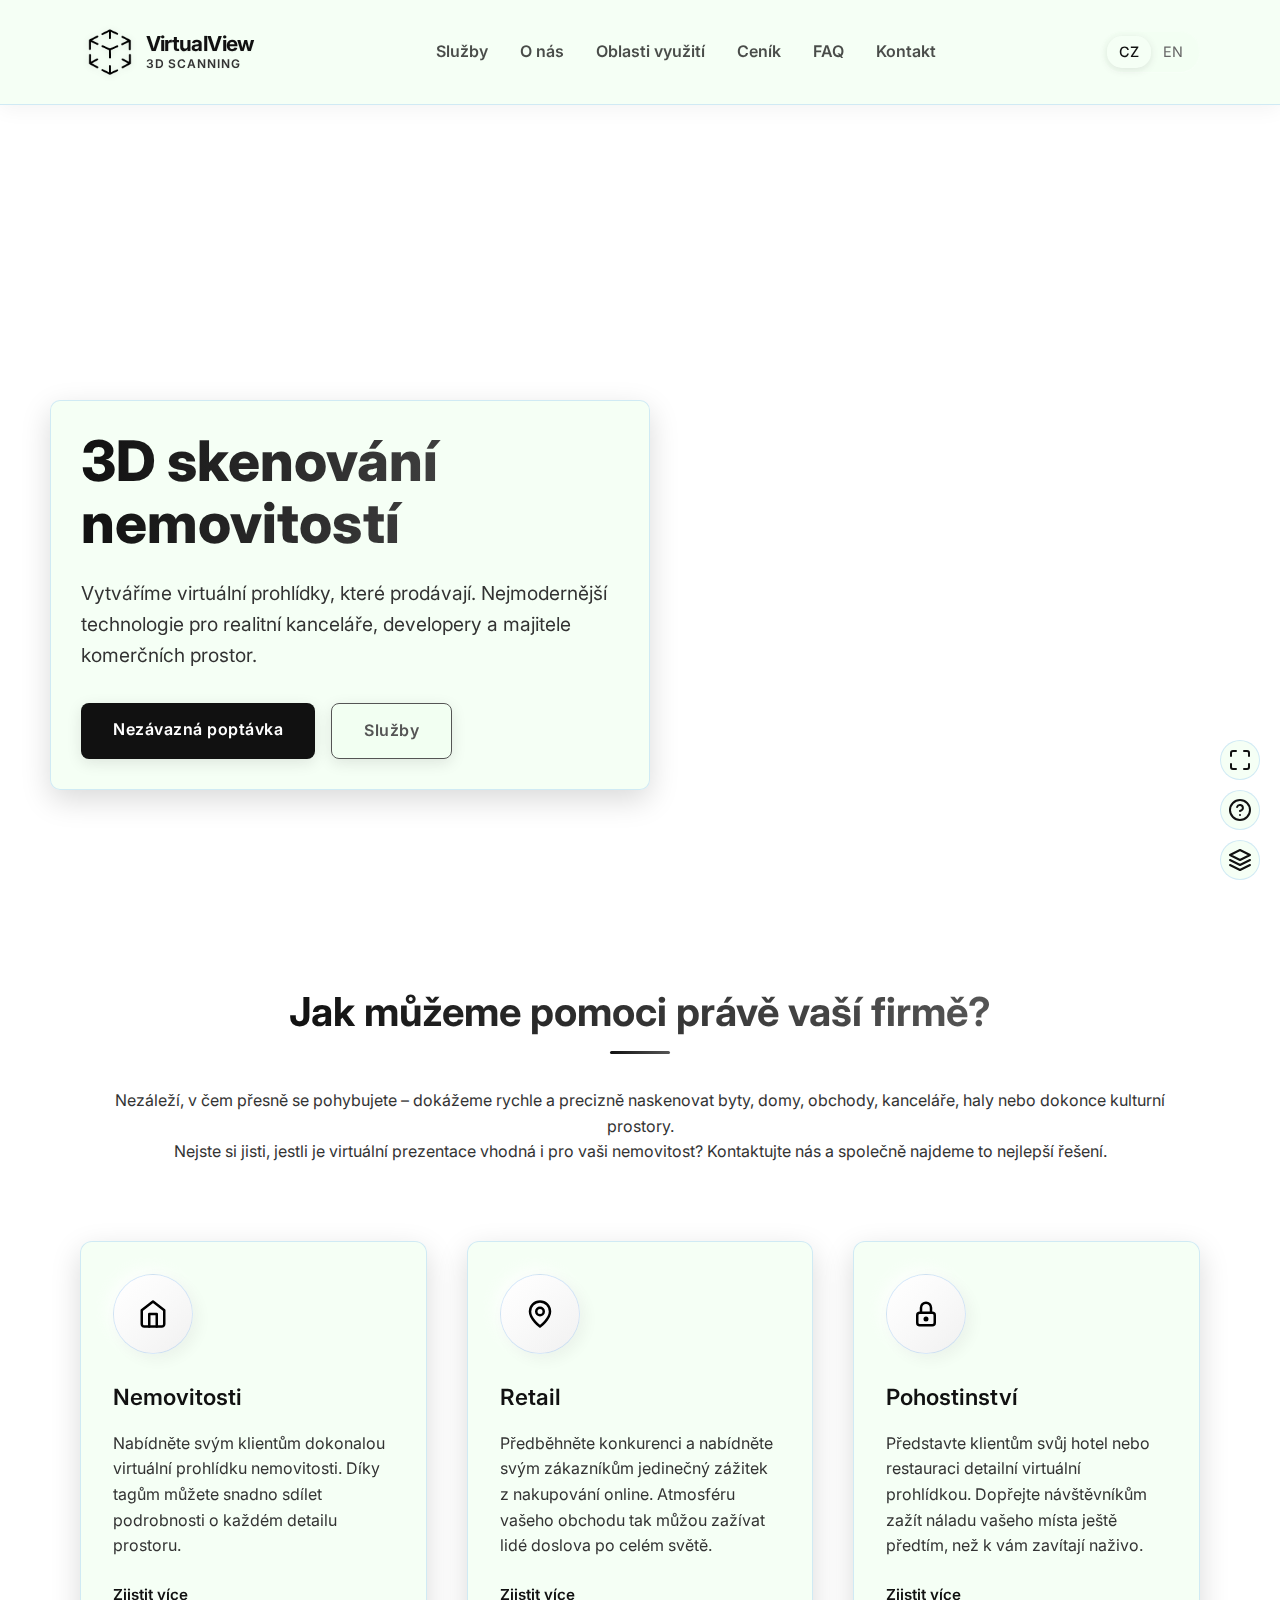
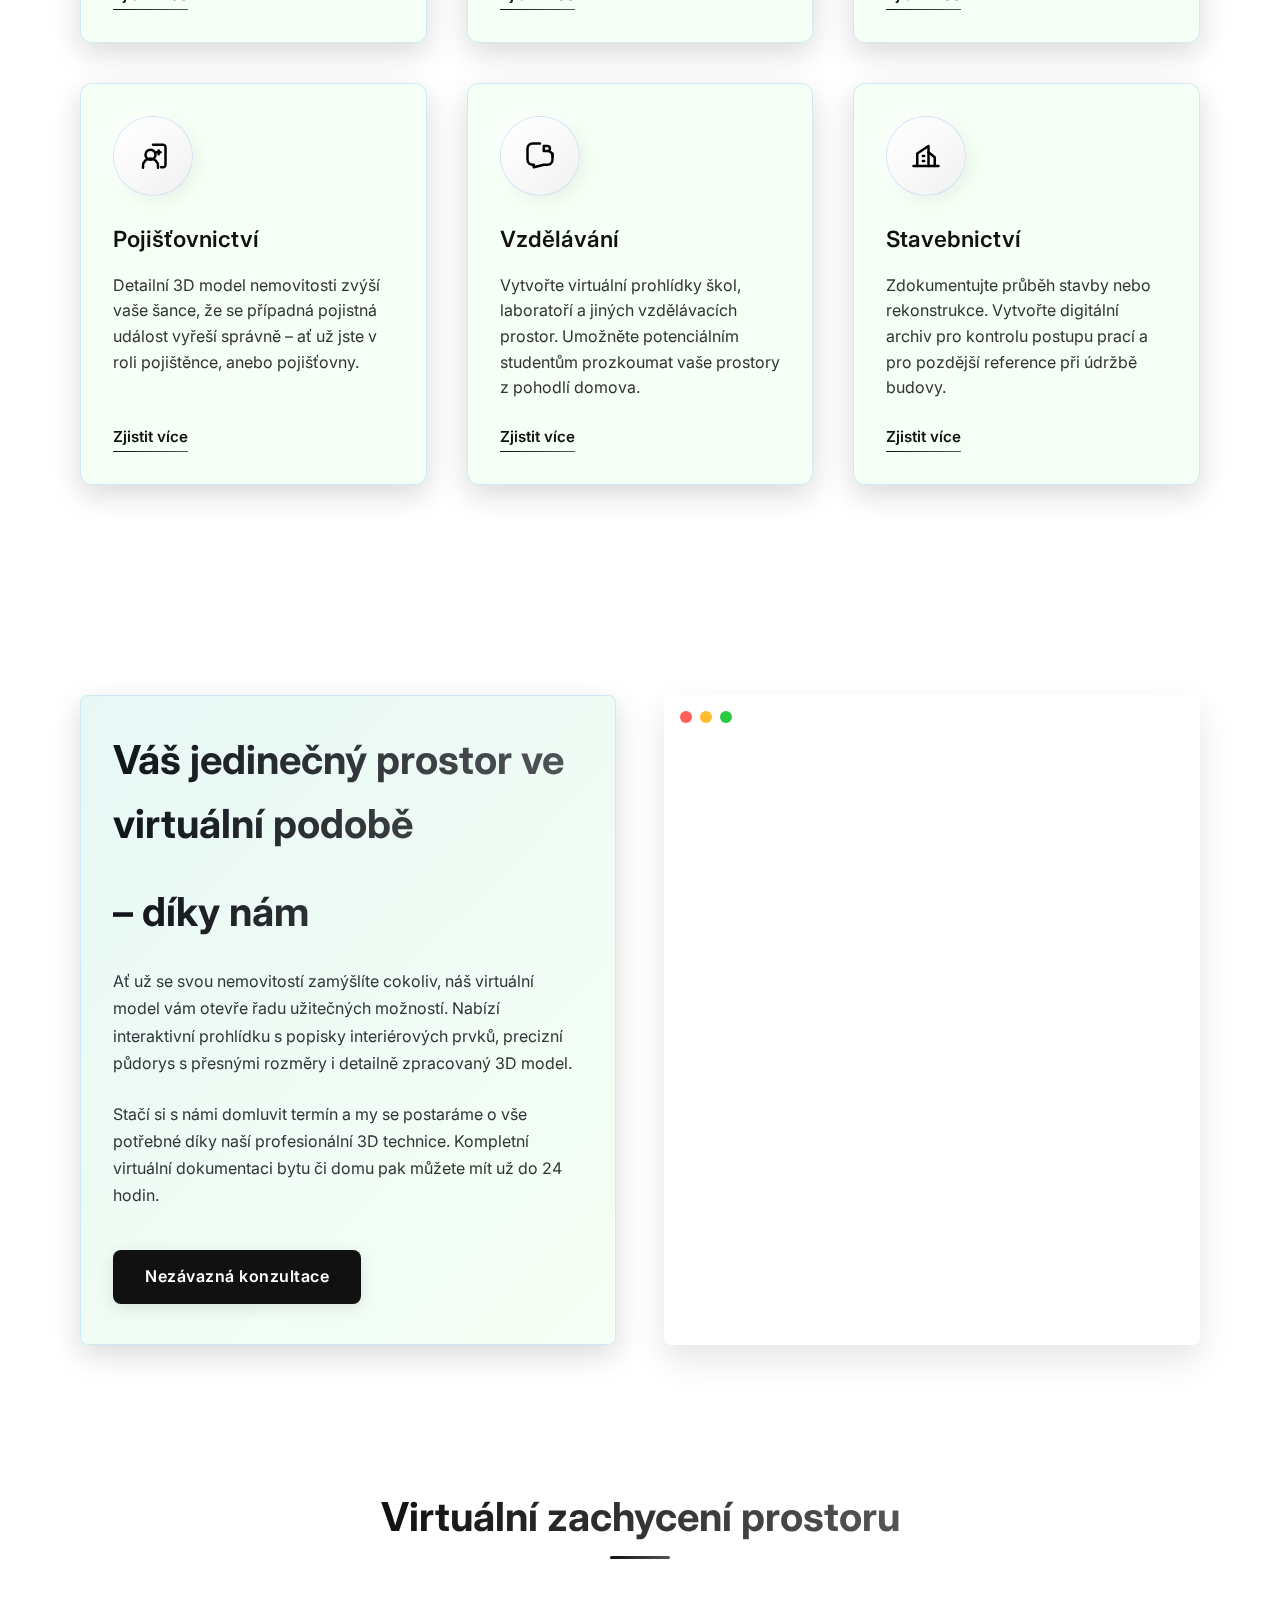
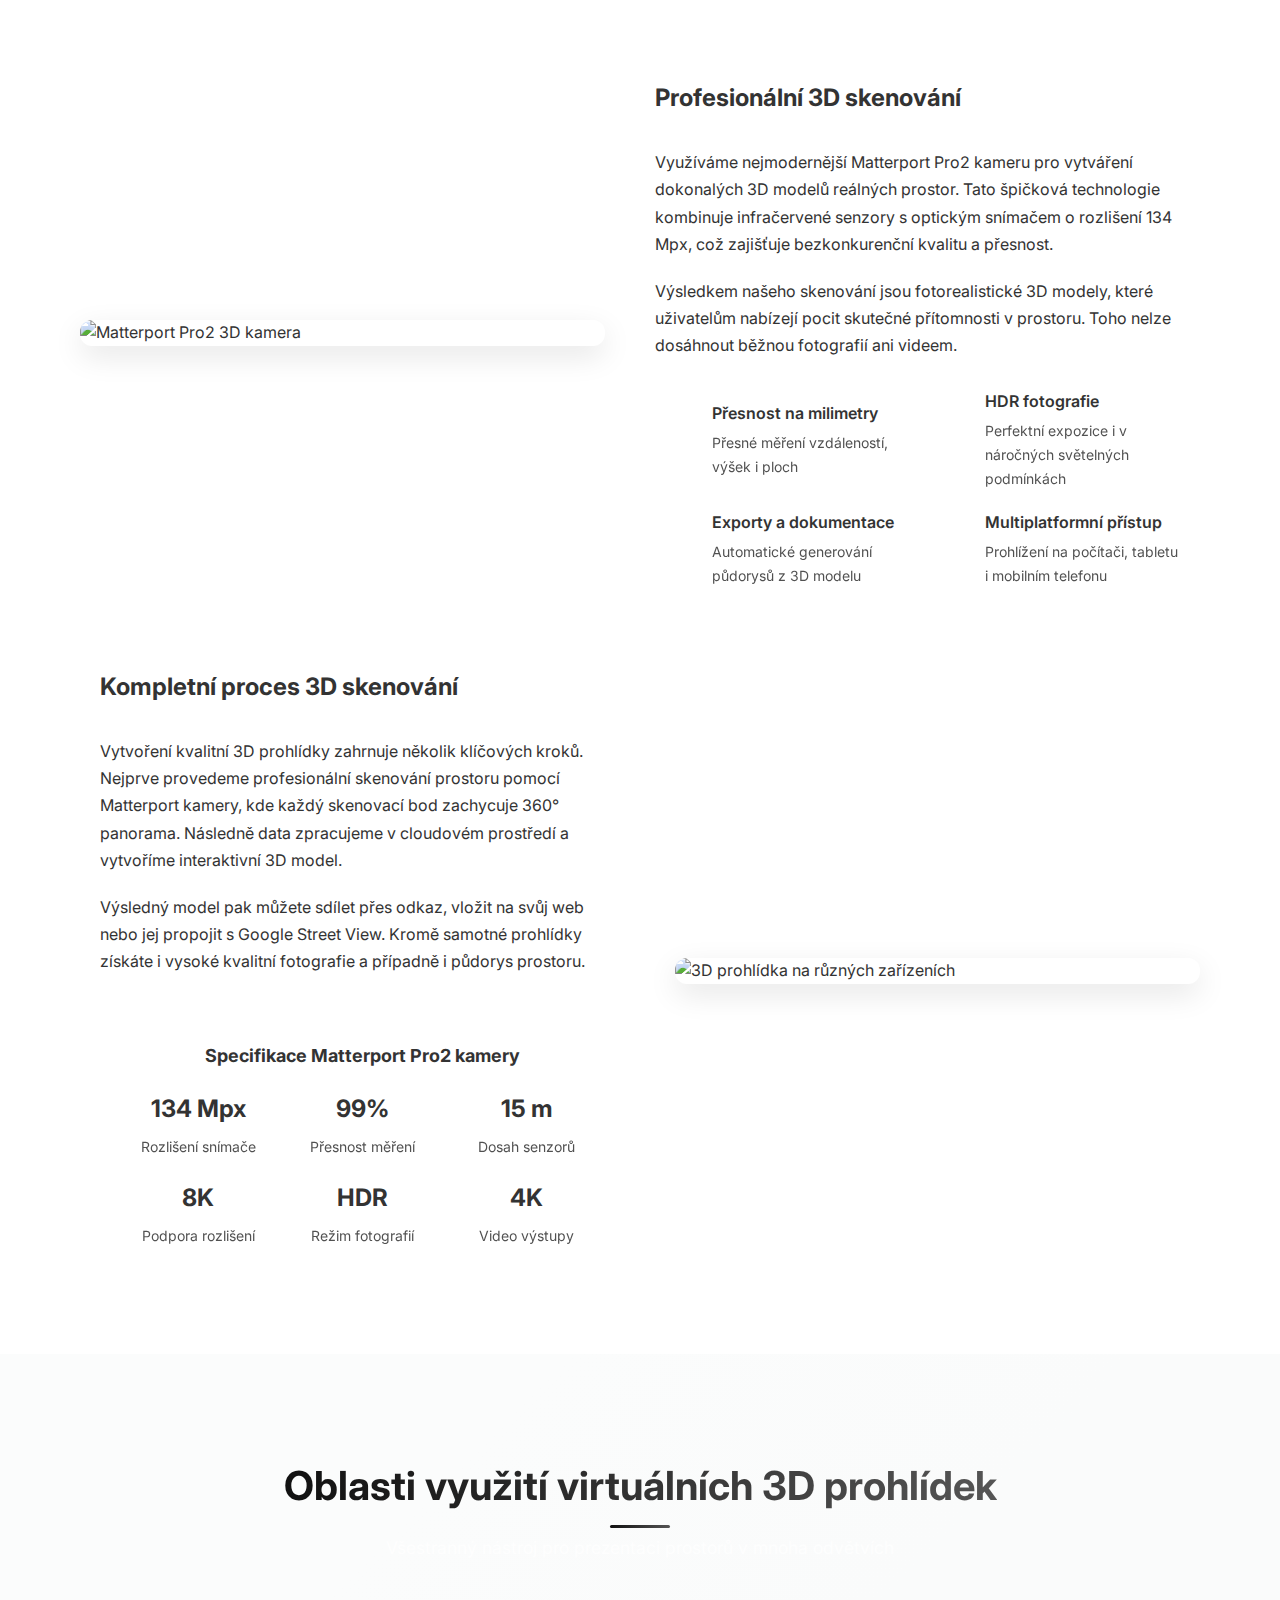
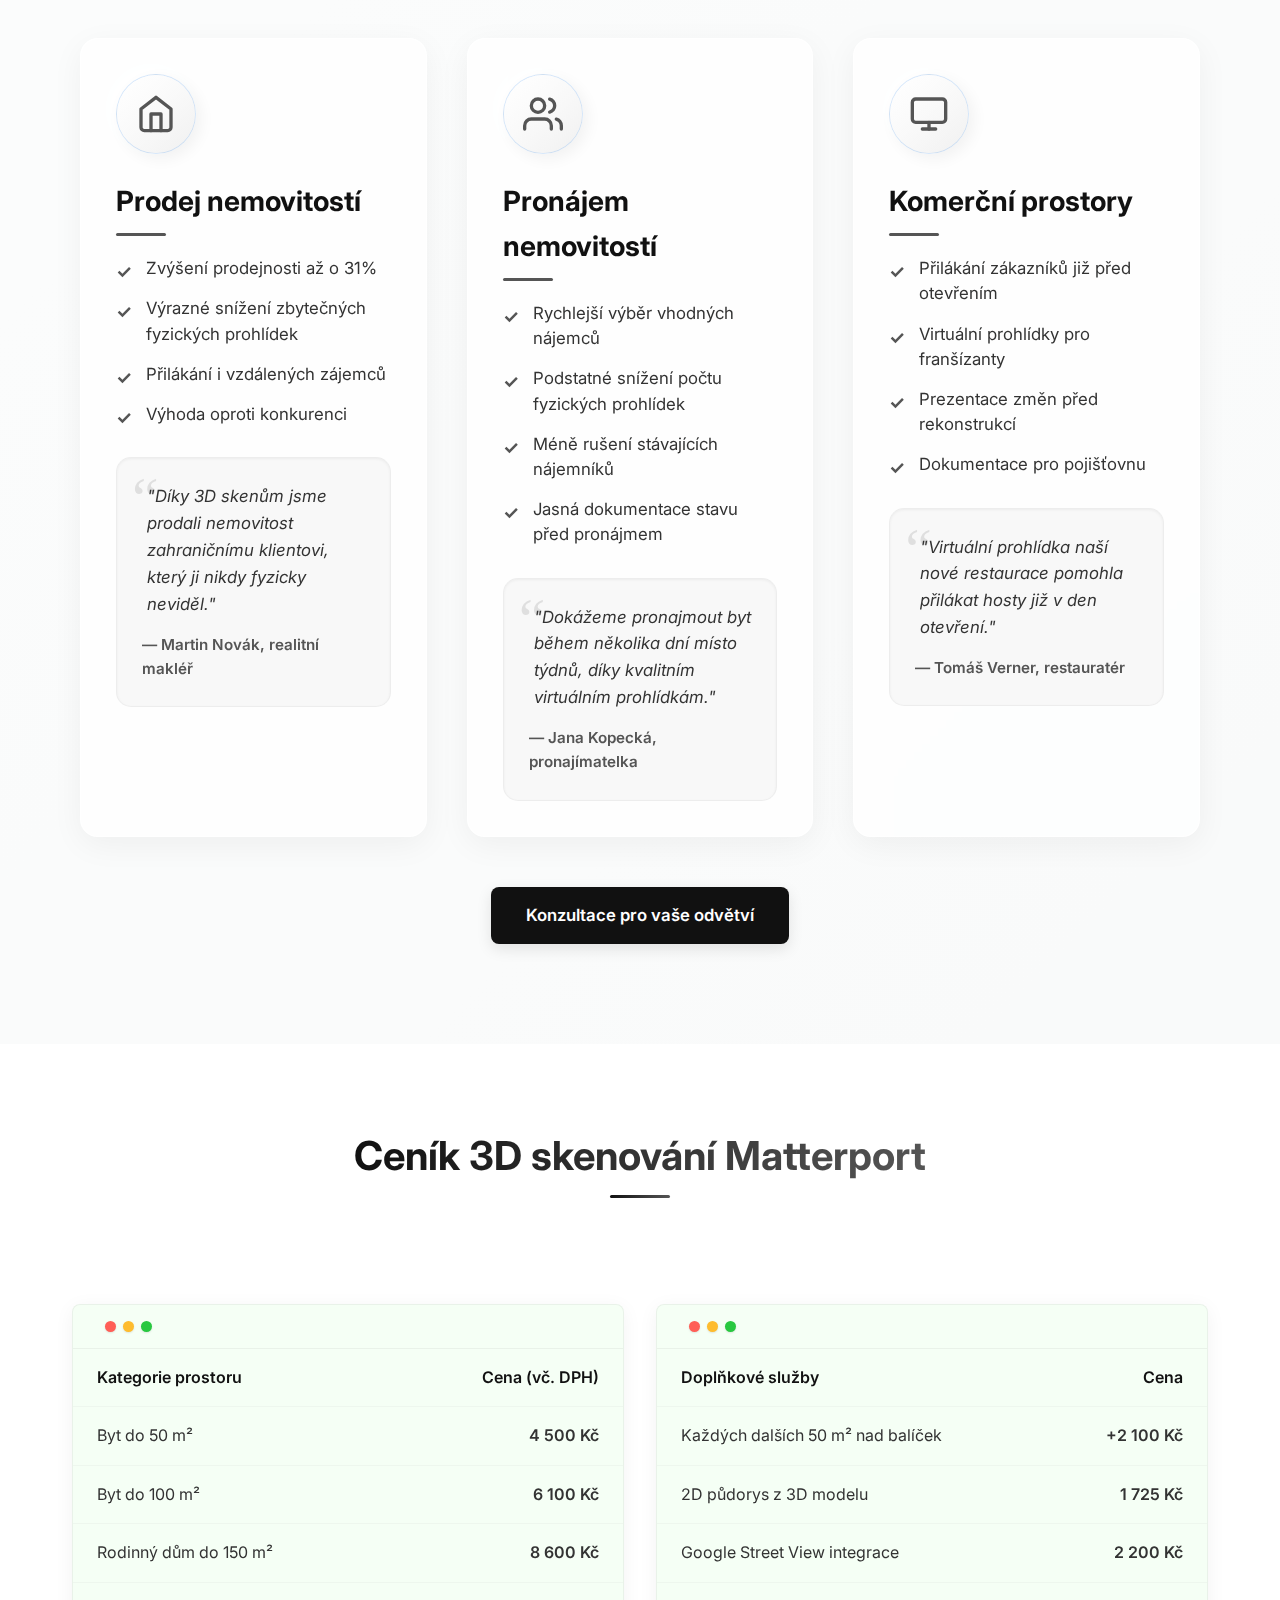
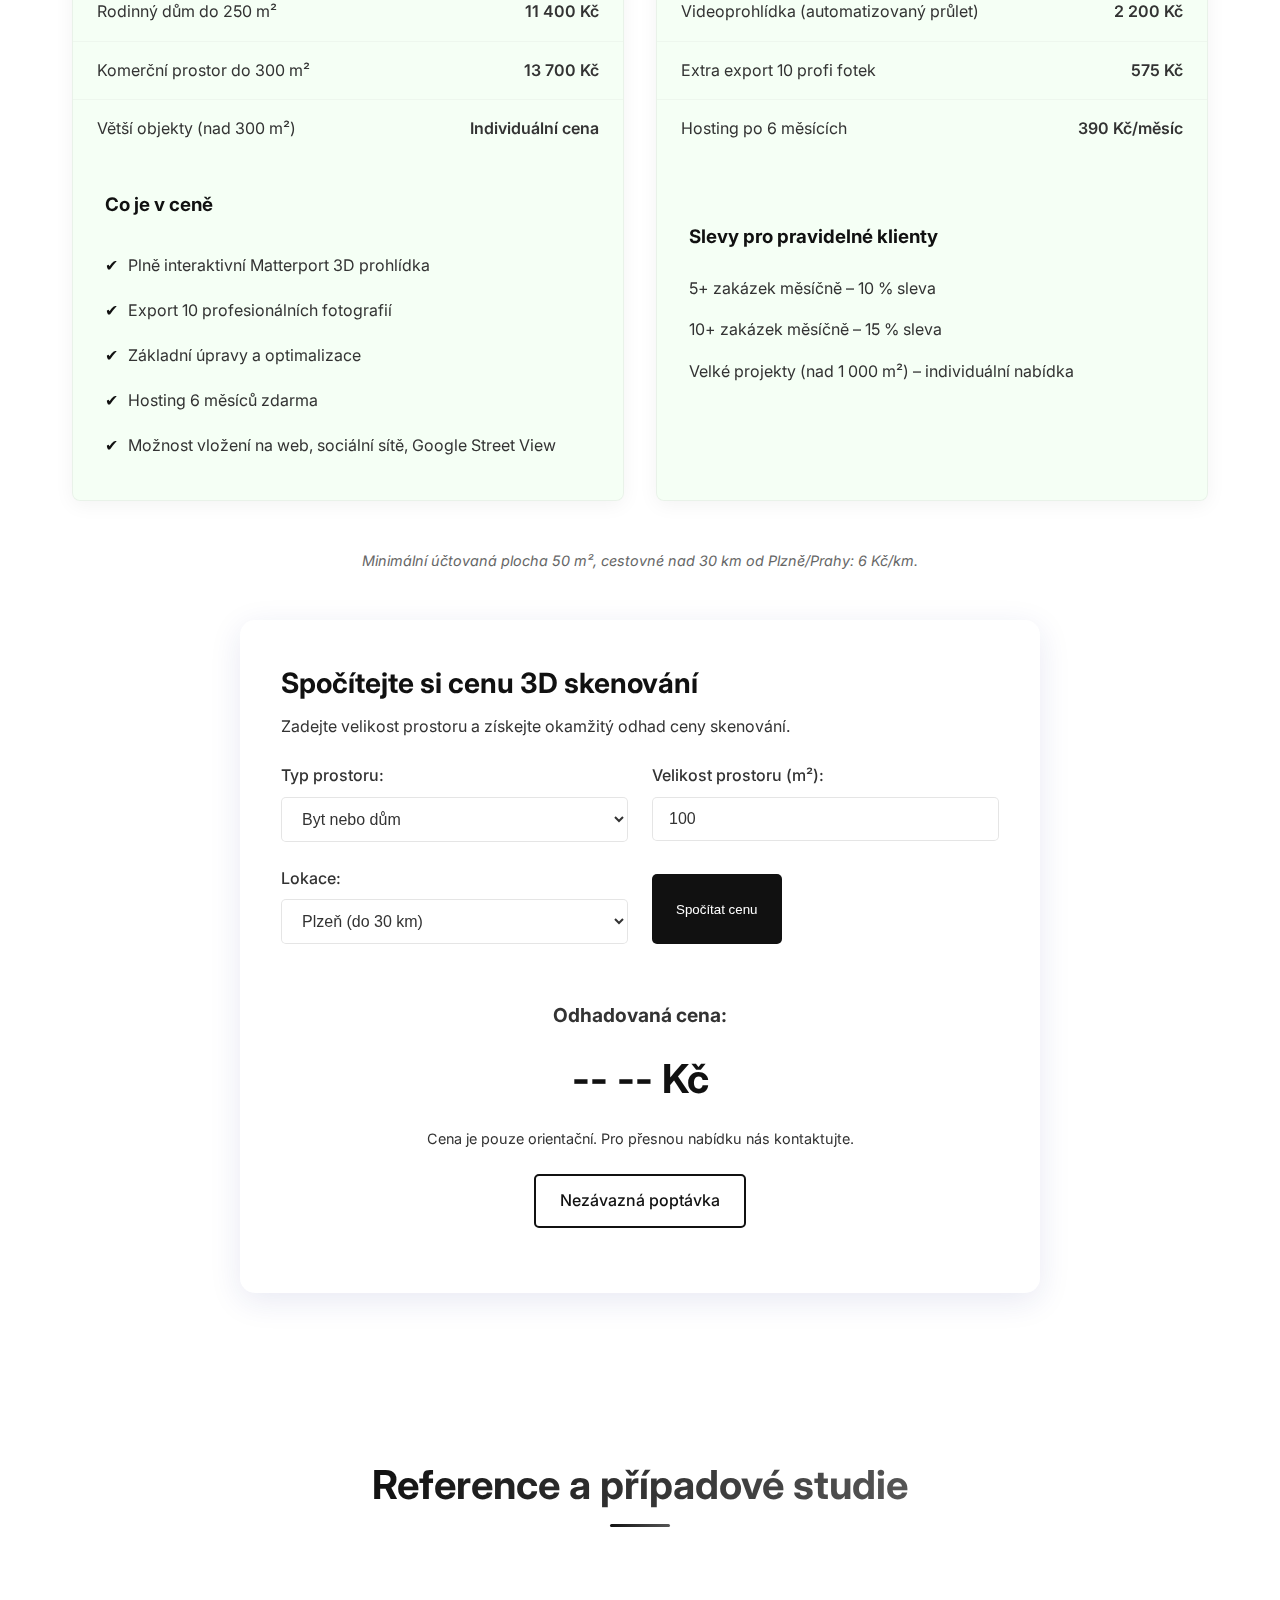
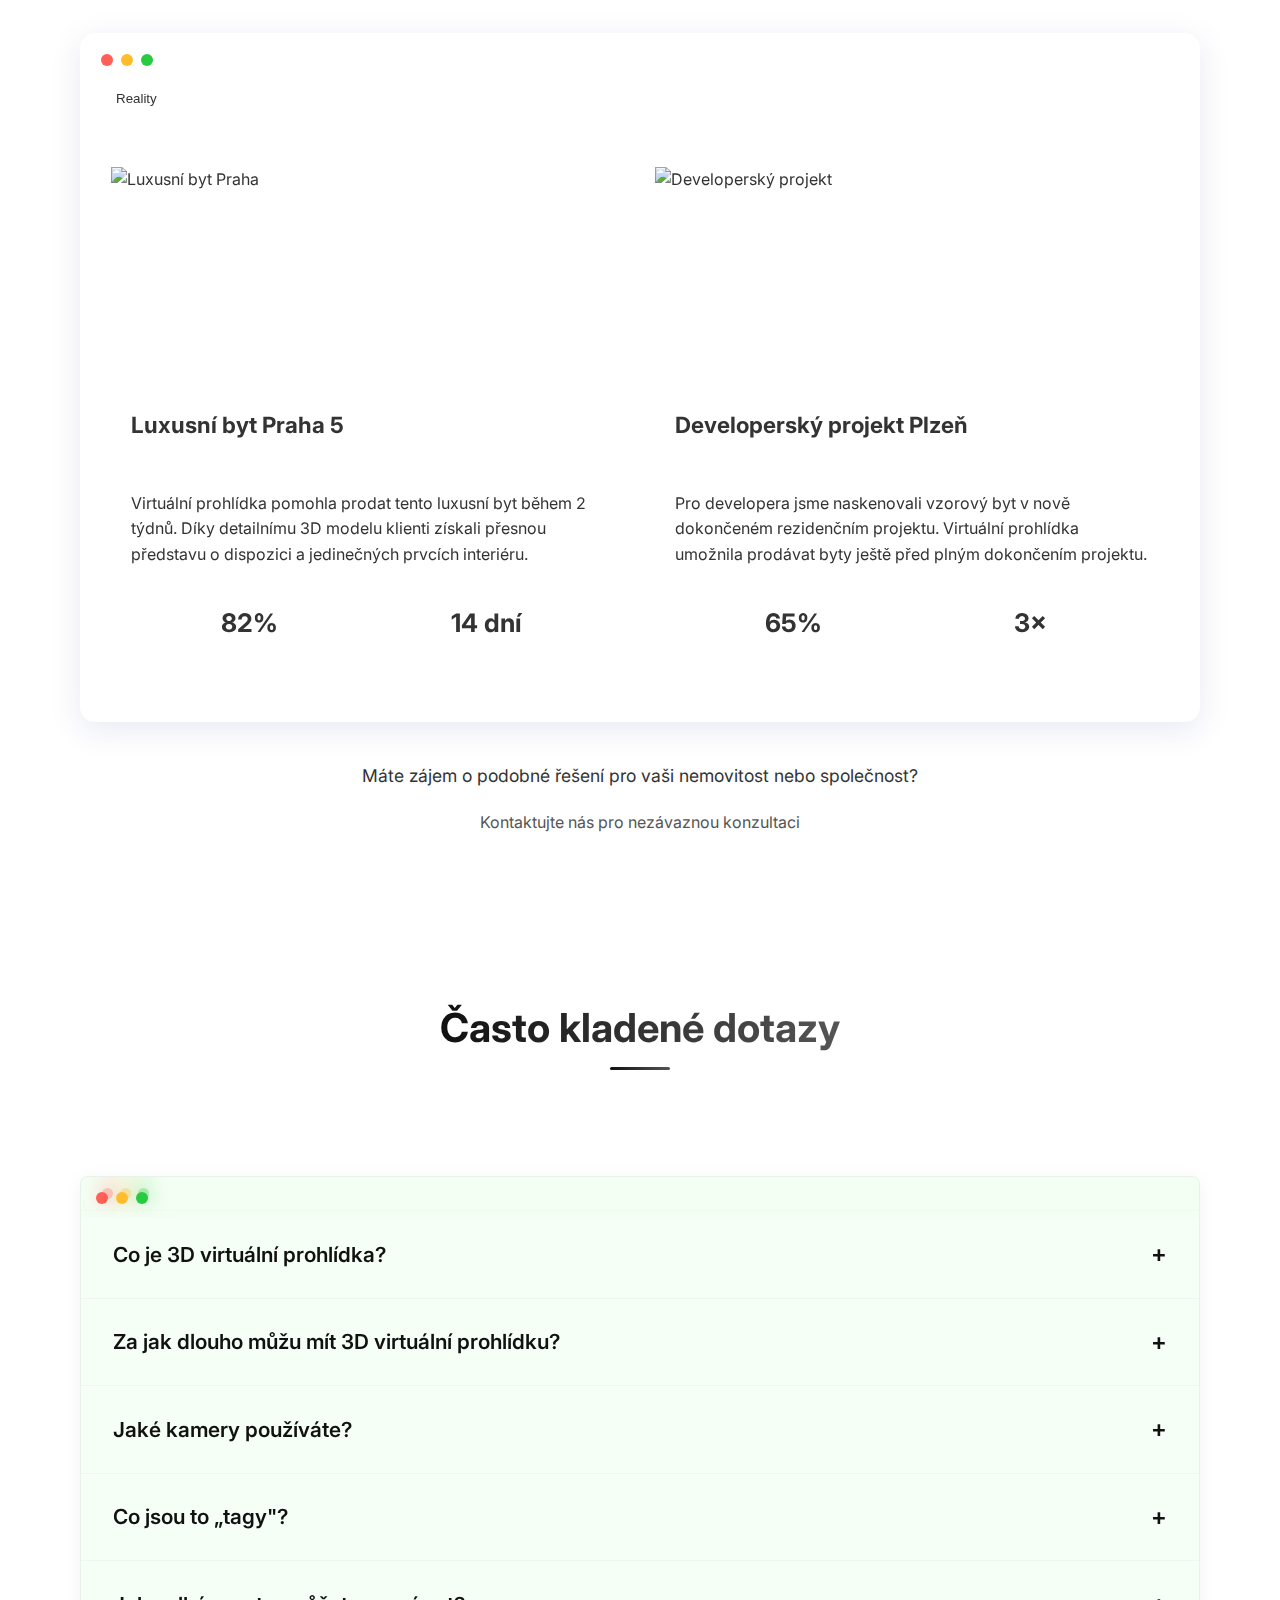
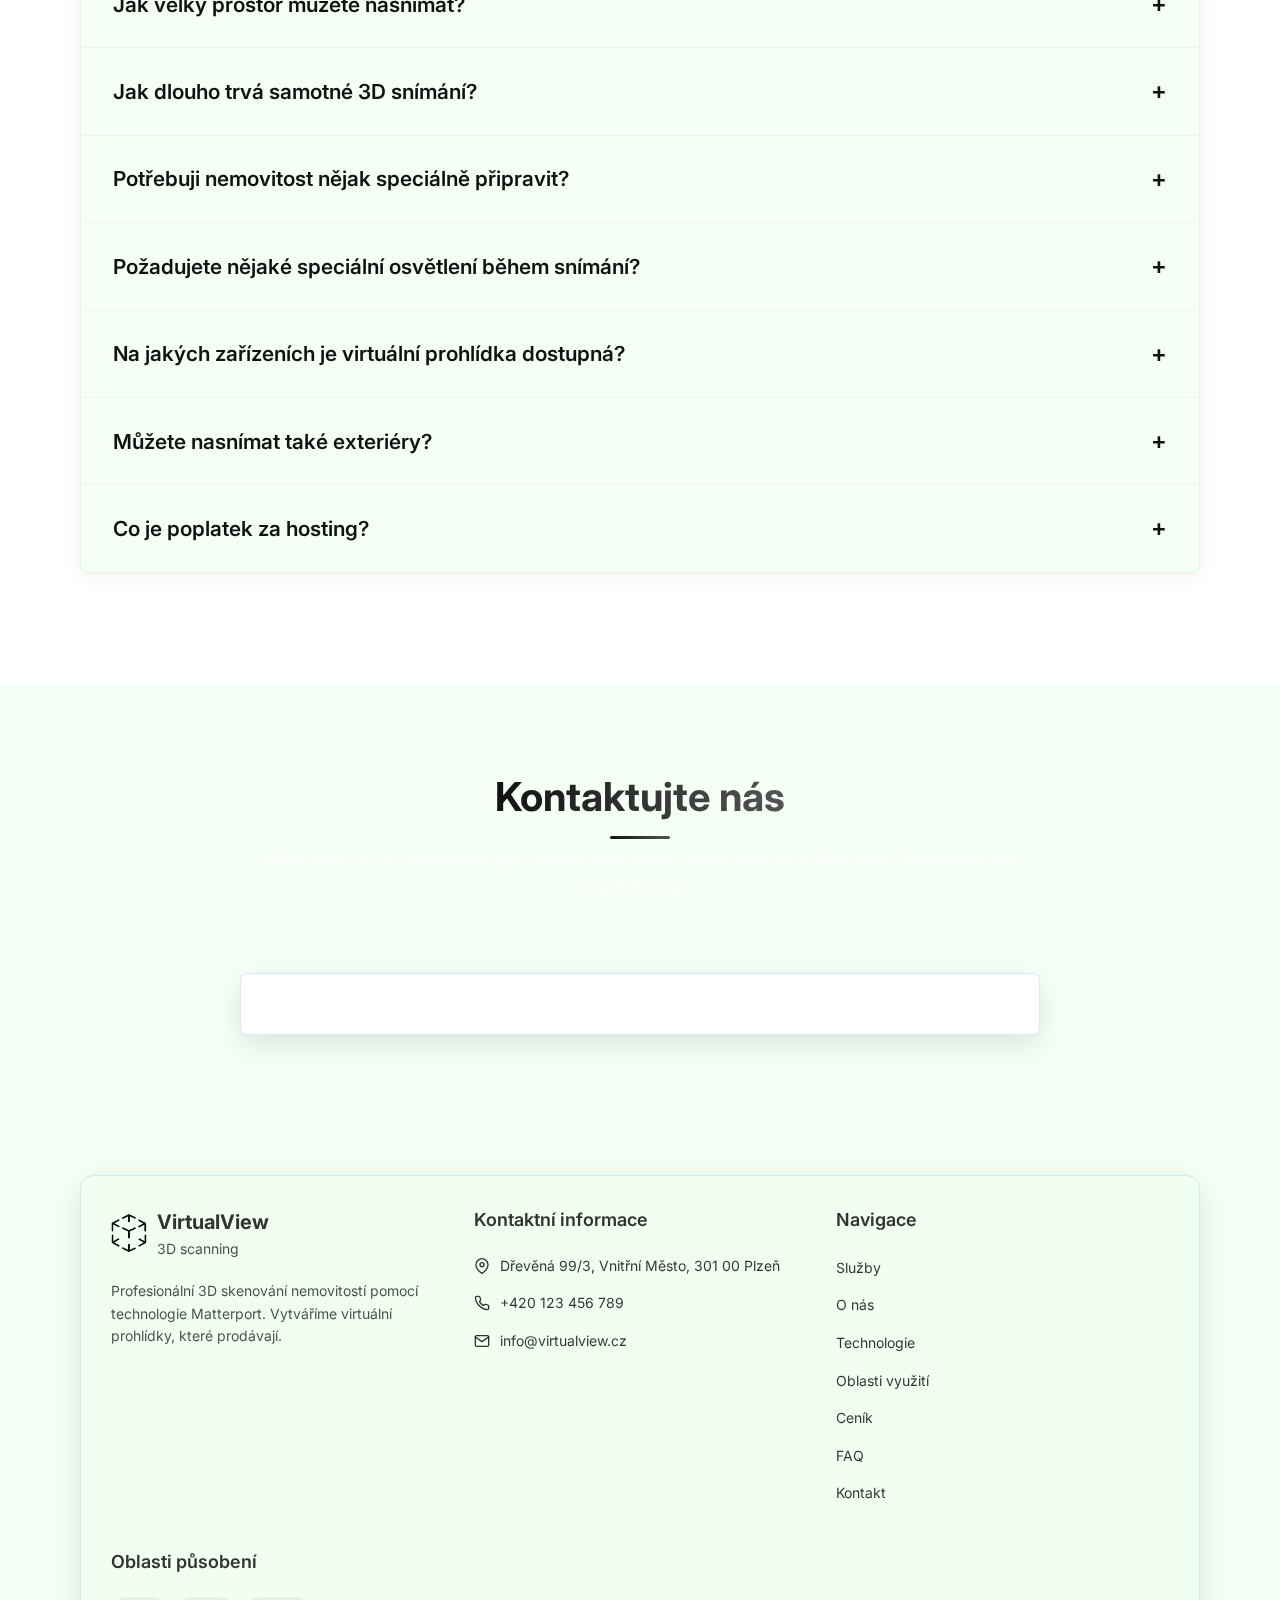
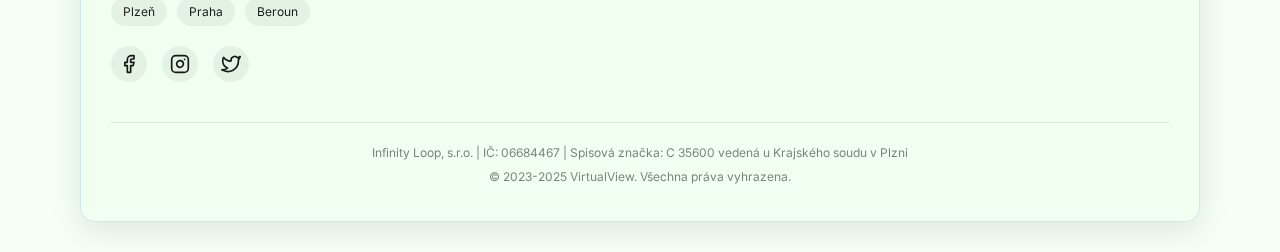
==== index.html @ 15914d9e "Přidány Matterport odkazy do referencí" ====
<!DOCTYPE html>
<html lang="cs">
<head>
    <meta charset="UTF-8">
    <meta name="viewport" content="width=device-width, initial-scale=1.0">
    <title>VirtualView - 3D skeny nemovitostí</title>
    <meta name="description" content="Profesionální 3D skenování nemovitostí technologií Matterport pro realitní kanceláře a developery">
    <link rel="stylesheet" href="css/style.css">
    <link rel="stylesheet" href="css/faq.css">
    <link rel="stylesheet" href="css/camera.css">
    <link rel="stylesheet" href="css/pricing.css">
    <link rel="stylesheet" href="css/reference.css">
    <link rel="stylesheet" href="css/oblasti-vyuziti.css">
    <link rel="stylesheet" href="css/3d-tech.css">
    <link rel="preconnect" href="https://fonts.googleapis.com">
    <link rel="preconnect" href="https://fonts.gstatic.com" crossorigin>
    <link href="https://fonts.googleapis.com/css2?family=Inter:wght@400;500;600;700;800&display=swap" rel="stylesheet">
    <link rel="icon" href="images/favicon.png" type="image/png">
</head>
<body>
    <!-- Header -->
    <header>
        <div class="container">
            <nav class="navbar">
                <a href="#" class="logo">
                    <img src="images/logo_virtualview.png" alt="VirtualView Logo" class="logo-image">
                    <div class="logo-text">
                        <span class="logo-primary">VirtualView</span>
                        <span class="logo-secondary">3D scanning</span>
                    </div>
                </a>
                <ul class="nav-links">
                    <li><a href="#sluzby">Služby</a></li>
                    <li><a href="#o-nas">O nás</a></li>
                    <li><a href="#oblasti-vyuziti">Oblasti využití</a></li>
                    <li><a href="#pricing">Ceník</a></li>
                    <li><a href="#faq">FAQ</a></li>
                    <li><a href="#kontakt">Kontakt</a></li>
                </ul>
                <div class="language-selector">
                    <span class="language-option active">CZ</span>
                    <span class="language-option">EN</span>
                </div>
            </nav>
        </div>
    </header>

    <!-- Hero -->
    <section class="hero">
        <div class="matterport-container">
            <iframe width="100%" height="100%" src="https://my.matterport.com/show/?m=m1EauR8QvdC&play=1&qs=1&brand=0&help=0" frameborder="0" allowfullscreen allow="autoplay; fullscreen; web-share; xr-spatial-tracking;"></iframe>
            
            <!-- Ovládací prvky pro Matterport -->
            <div class="matterport-controls">
                <button class="mp-control mp-fullscreen" title="Celá obrazovka">
                    <svg xmlns="http://www.w3.org/2000/svg" width="24" height="24" viewBox="0 0 24 24" fill="none" stroke="currentColor" stroke-width="2" stroke-linecap="round" stroke-linejoin="round"><path d="M8 3H5a2 2 0 0 0-2 2v3"></path><path d="M21 8V5a2 2 0 0 0-2-2h-3"></path><path d="M3 16v3a2 2 0 0 0 2 2h3"></path><path d="M16 21h3a2 2 0 0 0 2-2v-3"></path></svg>
                </button>
                <button class="mp-control mp-help" title="Nápověda">
                    <svg xmlns="http://www.w3.org/2000/svg" width="24" height="24" viewBox="0 0 24 24" fill="none" stroke="currentColor" stroke-width="2" stroke-linecap="round" stroke-linejoin="round"><circle cx="12" cy="12" r="10"></circle><path d="M9.09 9a3 3 0 0 1 5.83 1c0 2-3 3-3 3"></path><line x1="12" y1="17" x2="12.01" y2="17"></line></svg>
                </button>
                <button class="mp-control mp-dollhouse" title="Pohled z výšky">
                    <svg xmlns="http://www.w3.org/2000/svg" width="24" height="24" viewBox="0 0 24 24" fill="none" stroke="currentColor" stroke-width="2" stroke-linecap="round" stroke-linejoin="round"><polygon points="12 2 2 7 12 12 22 7 12 2"></polygon><polyline points="2 17 12 22 22 17"></polyline><polyline points="2 12 12 17 22 12"></polyline></svg>
                </button>
            </div>
        </div>
        
        <!-- Hero content - pouze tlačítka bez překryvné vrstvy -->
        <div class="hero-content-floating">
            <div class="hero-text">
                <h1>3D skenování nemovitostí</h1>
                <p>Vytváříme virtuální prohlídky, které prodávají. Nejmodernější technologie pro realitní kanceláře, developery a majitele komerčních prostor.</p>
                <div class="hero-cta">
                    <a href="#kontakt" class="btn">Nezávazná poptávka</a>
                    <a href="#sluzby" class="btn btn-outline">Služby</a>
                </div>
            </div>
        </div>
    </section>


   <!-- Jak můžeme pomoci vaší společnosti -->
    <section id="pomoc" class="section">
        <div class="container">
            <div class="section-title">
                <h2>Jak můžeme pomoci právě vaší firmě?</h2>
                <p>Jak můžeme posunout vaše podnikání? <p></p>Nezáleží, v čem přesně se pohybujete – dokážeme rychle a precizně naskenovat byty, domy, obchody, kanceláře, haly nebo dokonce kulturní prostory.<p></p>Nejste si jisti, jestli je virtuální prezentace vhodná i pro vaši nemovitost? Kontaktujte nás a společně najdeme to nejlepší řešení.</p>
            </div>
            
            <div class="use-cases-grid">
                <div class="use-case-card glass-card">
                    <div class="use-case-icon">
                        <svg width="30" height="30" viewBox="0 0 24 24" fill="none" xmlns="http://www.w3.org/2000/svg">
                            <path d="M3 9L12 2L21 9V20C21 20.5304 20.7893 21.0391 20.4142 21.4142C20.0391 21.7893 19.5304 22 19 22H5C4.46957 22 3.96086 21.7893 3.58579 21.4142C3.21071 21.0391 3 20.5304 3 20V9Z" stroke="#000000" stroke-width="2" stroke-linecap="round" stroke-linejoin="round"/>
                            <path d="M9 22V12H15V22" stroke="#000000" stroke-width="2" stroke-linecap="round" stroke-linejoin="round"/>
                        </svg>
                    </div>
                    <h3>Nemovitosti</h3>
                    <p>Nabídněte svým klientům dokonalou virtuální prohlídku nemovitosti. Díky tagům můžete snadno sdílet podrobnosti o každém detailu prostoru.</p>
                    <a href="#" class="btn-link">Zjistit více</a>
                </div>
                
                <div class="use-case-card glass-card">
                    <div class="use-case-icon">
                        <svg width="30" height="30" viewBox="0 0 24 24" fill="none" xmlns="http://www.w3.org/2000/svg">
                            <path d="M20 10C20 16 12 22 12 22C12 22 4 16 4 10C4 7.87827 4.84285 5.84344 6.34315 4.34315C7.84344 2.84285 9.87827 2 12 2C14.1217 2 16.1566 2.84285 17.6569 4.34315C19.1571 5.84344 20 7.87827 20 10Z" stroke="#000000" stroke-width="2" stroke-linecap="round" stroke-linejoin="round"/>
                            <path d="M12 13C13.6569 13 15 11.6569 15 10C15 8.34315 13.6569 7 12 7C10.3431 7 9 8.34315 9 10C9 11.6569 10.3431 13 12 13Z" stroke="#000000" stroke-width="2" stroke-linecap="round" stroke-linejoin="round"/>
                        </svg>
                    </div>
                    <h3>Retail</h3>
                    <p>Předběhněte konkurenci a nabídněte svým zákazníkům jedinečný zážitek z nakupování online. Atmosféru vašeho obchodu tak můžou zažívat lidé doslova po celém světě.</p>
                    <a href="#" class="btn-link">Zjistit více</a>
                </div>
                
                <div class="use-case-card glass-card">
                    <div class="use-case-icon">
                        <svg width="30" height="30" viewBox="0 0 24 24" fill="none" xmlns="http://www.w3.org/2000/svg">
                            <path d="M17 11H7C5.89543 11 5 11.8954 5 13V19C5 20.1046 5.89543 21 7 21H17C18.1046 21 19 20.1046 19 19V13C19 11.8954 18.1046 11 17 11Z" stroke="#000000" stroke-width="2" stroke-linecap="round" stroke-linejoin="round"/>
                            <path d="M12 17C12.5523 17 13 16.5523 13 16C13 15.4477 12.5523 15 12 15C11.4477 15 11 15.4477 11 16C11 16.5523 11.4477 17 12 17Z" stroke="#000000" stroke-width="2" stroke-linecap="round" stroke-linejoin="round"/>
                            <path d="M8 11V7C8 5.93913 8.42143 4.92172 9.17157 4.17157C9.92172 3.42143 10.9391 3 12 3C13.0609 3 14.0783 3.42143 14.8284 4.17157C15.5786 4.92172 16 5.93913 16 7V11" stroke="#000000" stroke-width="2" stroke-linecap="round" stroke-linejoin="round"/>
                        </svg>
                    </div>
                    <h3>Pohostinství</h3>
                    <p>Představte klientům svůj hotel nebo restauraci detailní virtuální prohlídkou. Dopřejte návštěvníkům zažít náladu vašeho místa ještě předtím, než k vám zavítají naživo.</p>
                    <a href="#" class="btn-link">Zjistit více</a>
                </div>
                
                <div class="use-case-card glass-card">
                    <div class="use-case-icon">
                        <svg width="30" height="30" viewBox="0 0 24 24" fill="none" xmlns="http://www.w3.org/2000/svg">
                            <path d="M14 11C14 12.0609 13.5786 13.0783 12.8284 13.8284C12.0783 14.5786 11.0609 15 10 15C8.93913 15 7.92172 14.5786 7.17157 13.8284C6.42143 13.0783 6 12.0609 6 11C6 9.93913 6.42143 8.92172 7.17157 8.17157C7.92172 7.42143 8.93913 7 10 7C11.0609 7 12.0783 7.42143 12.8284 8.17157C13.5786 8.92172 14 9.93913 14 11Z" stroke="#000000" stroke-width="2" stroke-linecap="round" stroke-linejoin="round"/>
                            <path d="M16.5 7.5V10.5" stroke="#000000" stroke-width="2" stroke-linecap="round" stroke-linejoin="round"/>
                            <path d="M18 9H15" stroke="#000000" stroke-width="2" stroke-linecap="round" stroke-linejoin="round"/>
                            <path d="M4 21.4V20C4 18.4087 4.63214 16.8826 5.75736 15.7574C6.88258 14.6321 8.4087 14 10 14C11.5913 14 13.1174 14.6321 14.2426 15.7574C15.3679 16.8826 16 18.4087 16 20V21.4" stroke="#000000" stroke-width="2" stroke-linecap="round" stroke-linejoin="round"/>
                            <path d="M12 3H20C20.5304 3 21.0391 3.21071 21.4142 3.58579C21.7893 3.96086 22 4.46957 22 5V19C22 19.5304 21.7893 20.0391 21.4142 20.4142C21.0391 20.7893 20.5304 21 20 21H18.5" stroke="#000000" stroke-width="2" stroke-linecap="round" stroke-linejoin="round"/>
                        </svg>
                    </div>
                    <h3>Pojišťovnictví</h3>
                    <p>Detailní 3D model nemovitosti zvýší vaše šance, že se případná pojistná událost vyřeší správně – ať už jste v roli pojištěnce, anebo pojišťovny.</p>
                    <a href="#" class="btn-link">Zjistit více</a>
                </div>
                
                <div class="use-case-card glass-card">
                    <div class="use-case-icon">
                        <svg width="30" height="30" viewBox="0 0 24 24" fill="none" xmlns="http://www.w3.org/2000/svg">
                            <path d="M22 10V15C22 16.0609 21.5786 17.0783 20.8284 17.8284C20.0783 18.5786 19.0609 19 18 19H15L7 21V19H6C4.93913 19 3.92172 18.5786 3.17157 17.8284C2.42143 17.0783 2 16.0609 2 15V6C2 4.93913 2.42143 3.92172 3.17157 3.17157C3.92172 2.42143 4.93913 2 6 2H12" stroke="#000000" stroke-width="2" stroke-linecap="round" stroke-linejoin="round"/>
                            <path d="M15 8H18C18.5304 8 19.0391 7.78929 19.4142 7.41421C19.7893 7.03914 20 6.53043 20 6C20 5.46957 19.7893 4.96086 19.4142 4.58579C19.0391 4.21071 18.5304 4 18 4H15V8ZM15 8H18C19.0609 8 20.0783 8.42143 20.8284 9.17157C21.5786 9.92172 22 10.9391 22 12" stroke="#000000" stroke-width="2" stroke-linecap="round" stroke-linejoin="round"/>
                        </svg>
                    </div>
                    <h3>Vzdělávání</h3>
                    <p>Vytvořte virtuální prohlídky škol, laboratoří a jiných vzdělávacích prostor. Umožněte potenciálním studentům prozkoumat vaše prostory z pohodlí domova.</p>
                    <a href="#" class="btn-link">Zjistit více</a>
                </div>
                
                <div class="use-case-card glass-card">
                    <div class="use-case-icon">
                        <svg width="30" height="30" viewBox="0 0 24 24" fill="none" xmlns="http://www.w3.org/2000/svg">
                            <path d="M2 20H22" stroke="#000000" stroke-width="2" stroke-linecap="round" stroke-linejoin="round"/>
                            <path d="M5 20V9.99998L14 4V20" stroke="#000000" stroke-width="2" stroke-linecap="round" stroke-linejoin="round"/>
                            <path d="M19 20V13L14 9" stroke="#000000" stroke-width="2" stroke-linecap="round" stroke-linejoin="round"/>
                            <path d="M9.5 12H10.5" stroke="#000000" stroke-width="2" stroke-linecap="round" stroke-linejoin="round"/>
                            <path d="M9.5 16H10.5" stroke="#000000" stroke-width="2" stroke-linecap="round" stroke-linejoin="round"/>
                        </svg>
                    </div>
                    <h3>Stavebnictví</h3>
                    <p>Zdokumentujte průběh stavby nebo rekonstrukce. Vytvořte digitální archiv pro kontrolu postupu prací a pro pozdější reference při údržbě budovy.</p>
                    <a href="#" class="btn-link">Zjistit více</a>
                </div>
            </div>
        </div>
    </section>


  

    <!-- Virtuální zachycení prostoru -->
    <section id="virtual-capture" class="section">
        <div class="container">
            <div class="virtual-capture-content">
                <div class="virtual-capture-text">
                    <h2>Váš jedinečný prostor ve virtuální podobě</h2><h2>– díky nám</h2>
                    <p>Ať už se svou nemovitostí zamýšlíte cokoliv, náš virtuální model vám otevře řadu užitečných možností. Nabízí interaktivní prohlídku s popisky interiérových prvků, precizní půdorys s přesnými rozměry i detailně zpracovaný 3D model.</p>
                    <p>Stačí si s námi domluvit termín a my se postaráme o vše potřebné díky naší profesionální 3D technice. Kompletní virtuální dokumentaci bytu či domu pak můžete mít už do 24 hodin.</p>
                    <a href="#kontakt" class="btn">Nezávazná konzultace</a>
                </div>
                <div class="virtual-capture-preview">
                    <div class="preview-frame glass-effect">
                        <iframe width="100%" height="100%" src="https://my.matterport.com/show/?m=G9NSaJAQVwu&play=1&qs=1&brand=0&help=0" frameborder="0" allowfullscreen allow="autoplay; fullscreen; web-share; xr-spatial-tracking;"></iframe>
                    </div>
                </div>
            </div>
        </div>
    </section>


<!-- Virtuální zachycení prostoru - Technologie 3D skenování -->
<section id="technologie" class="section tech-process-section">
    <div class="container">
        <div class="section-title tech-title">
            <h2>Virtuální zachycení prostoru</h2>
            <p>Moderní technologie 3D skenování Matterport - nejpokročilejší způsob dokumentace prostoru</p>
        </div>
        
        <div class="tech-process-container">
            <div class="tech-process-row">
                <div class="tech-process-image">
                    <img src="images/matterport-camera.jpg" alt="Matterport Pro2 3D kamera">
                </div>
                <div class="tech-process-content">
                    <h3>Profesionální 3D skenování</h3>
                    <p>Využíváme nejmodernější Matterport Pro2 kameru pro vytváření dokonalých 3D modelů reálných prostor. Tato špičková technologie kombinuje infračervené senzory s optickým snímačem o rozlišení 134 Mpx, což zajišťuje bezkonkurenční kvalitu a přesnost.</p>
                    <p>Výsledkem našeho skenování jsou fotorealistické 3D modely, které uživatelům nabízejí pocit skutečné přítomnosti v prostoru. Toho nelze dosáhnout běžnou fotografií ani videem.</p>
                    
                    <div class="tech-features">
                        <div class="tech-feature-item">
                            <div class="tech-feature-icon">
                                <svg xmlns="http://www.w3.org/2000/svg" width="24" height="24" viewBox="0 0 24 24" fill="none" stroke="currentColor" stroke-width="2" stroke-linecap="round" stroke-linejoin="round">
                                    <circle cx="12" cy="12" r="10"></circle>
                                    <path d="M9.09 9a3 3 0 0 1 5.83 1c0 2-3 3-3 3"></path>
                                    <line x1="12" y1="17" x2="12.01" y2="17"></line>
                                </svg>
                            </div>
                            <div class="tech-feature-text">
                                <h4>Přesnost na milimetry</h4>
                                <p>Přesné měření vzdáleností, výšek i ploch</p>
                            </div>
                        </div>
                        
                        <div class="tech-feature-item">
                            <div class="tech-feature-icon">
                                <svg xmlns="http://www.w3.org/2000/svg" width="24" height="24" viewBox="0 0 24 24" fill="none" stroke="currentColor" stroke-width="2" stroke-linecap="round" stroke-linejoin="round">
                                    <polyline points="22 12 18 12 15 21 9 3 6 12 2 12"></polyline>
                                </svg>
                            </div>
                            <div class="tech-feature-text">
                                <h4>HDR fotografie</h4>
                                <p>Perfektní expozice i v náročných světelných podmínkách</p>
                            </div>
                        </div>
                        
                        <div class="tech-feature-item">
                            <div class="tech-feature-icon">
                                <svg xmlns="http://www.w3.org/2000/svg" width="24" height="24" viewBox="0 0 24 24" fill="none" stroke="currentColor" stroke-width="2" stroke-linecap="round" stroke-linejoin="round">
                                    <path d="M14 2H6a2 2 0 0 0-2 2v16a2 2 0 0 0 2 2h12a2 2 0 0 0 2-2V8z"></path>
                                    <polyline points="14 2 14 8 20 8"></polyline>
                                    <line x1="16" y1="13" x2="8" y2="13"></line>
                                    <line x1="16" y1="17" x2="8" y2="17"></line>
                                    <polyline points="10 9 9 9 8 9"></polyline>
                                </svg>
                            </div>
                            <div class="tech-feature-text">
                                <h4>Exporty a dokumentace</h4>
                                <p>Automatické generování půdorysů z 3D modelu</p>
                            </div>
                        </div>
                        
                        <div class="tech-feature-item">
                            <div class="tech-feature-icon">
                                <svg xmlns="http://www.w3.org/2000/svg" width="24" height="24" viewBox="0 0 24 24" fill="none" stroke="currentColor" stroke-width="2" stroke-linecap="round" stroke-linejoin="round">
                                    <rect x="2" y="3" width="20" height="14" rx="2" ry="2"></rect>
                                    <line x1="8" y1="21" x2="16" y2="21"></line>
                                    <line x1="12" y1="17" x2="12" y2="21"></line>
                                </svg>
                            </div>
                            <div class="tech-feature-text">
                                <h4>Multiplatformní přístup</h4>
                                <p>Prohlížení na počítači, tabletu i mobilním telefonu</p>
                            </div>
                        </div>
                    </div>
                </div>
            </div>
            
            <div class="tech-process-row reverse">
                <div class="tech-process-image">
                    <img src="images/3d-tour-devices.jpg" alt="3D prohlídka na různých zařízeních">
                </div>
                <div class="tech-process-content">
                    <h3>Kompletní proces 3D skenování</h3>
                    <p>Vytvoření kvalitní 3D prohlídky zahrnuje několik klíčových kroků. Nejprve provedeme profesionální skenování prostoru pomocí Matterport kamery, kde každý skenovací bod zachycuje 360° panorama. Následně data zpracujeme v cloudovém prostředí a vytvoříme interaktivní 3D model.</p>
                    <p>Výsledný model pak můžete sdílet přes odkaz, vložit na svůj web nebo jej propojit s Google Street View. Kromě samotné prohlídky získáte i vysoké kvalitní fotografie a případně i půdorys prostoru.</p>
                    
                    <div class="tech-specs">
                        <h4>Specifikace Matterport Pro2 kamery</h4>
                        <div class="tech-specs-grid">
                            <div class="tech-spec-item">
                                <span class="tech-spec-value">134 Mpx</span>
                                <span class="tech-spec-label">Rozlišení snímače</span>
                            </div>
                            <div class="tech-spec-item">
                                <span class="tech-spec-value">99%</span>
                                <span class="tech-spec-label">Přesnost měření</span>
                            </div>
                            <div class="tech-spec-item">
                                <span class="tech-spec-value">15 m</span>
                                <span class="tech-spec-label">Dosah senzorů</span>
                            </div>
                            <div class="tech-spec-item">
                                <span class="tech-spec-value">8K</span>
                                <span class="tech-spec-label">Podpora rozlišení</span>
                            </div>
                            <div class="tech-spec-item">
                                <span class="tech-spec-value">HDR</span>
                                <span class="tech-spec-label">Režim fotografií</span>
                            </div>
                            <div class="tech-spec-item">
                                <span class="tech-spec-value">4K</span>
                                <span class="tech-spec-label">Video výstupy</span>
                            </div>
                        </div>
                    </div>
                </div>
            </div>
        </div>
    </div>
</section>



<!-- Oblasti využití -->      
<section id="oblasti-vyuziti" class="section use-cases-section">
    <div class="container">
        <div class="section-title">
            <h2>Oblasti využití virtuálních 3D prohlídek</h2>
            <p>Všestranný nástroj pro prezentaci prostorů v mnoha odvětvích</p>
        </div>
        
        <div class="use-cases-grid">
            <div class="use-case-box glass-card">
                <div class="use-case-icon">
                    <svg width="40" height="40" viewBox="0 0 24 24" fill="none" xmlns="http://www.w3.org/2000/svg">
                        <path d="M3 9L12 2L21 9V20C21 20.5304 20.7893 21.0391 20.4142 21.4142C20.0391 21.7893 19.5304 22 19 22H5C4.46957 22 3.96086 21.7893 3.58579 21.4142C3.21071 21.0391 3 20.5304 3 20V9Z" stroke="currentColor" stroke-width="2" stroke-linecap="round" stroke-linejoin="round"/>
                        <path d="M9 22V12H15V22" stroke="currentColor" stroke-width="2" stroke-linecap="round" stroke-linejoin="round"/>
                    </svg>
                </div>
                <div class="use-case-content">
                    <h3>Prodej nemovitostí</h3>
                    <ul class="use-case-benefits">
                        <li>Zvýšení prodejnosti až o 31%</li>
                        <li>Výrazné snížení zbytečných fyzických prohlídek</li>
                        <li>Přilákání i vzdálených zájemců</li>
                        <li>Výhoda oproti konkurenci</li>
                    </ul>
                    <div class="use-case-testimonial">
                        <blockquote>"Díky 3D skenům jsme prodali nemovitost zahraničnímu klientovi, který ji nikdy fyzicky neviděl."</blockquote>
                        <cite>— Martin Novák, realitní makléř</cite>
                    </div>
                </div>
            </div>
            
            <div class="use-case-box glass-card">
                <div class="use-case-icon">
                    <svg width="40" height="40" viewBox="0 0 24 24" fill="none" xmlns="http://www.w3.org/2000/svg">
                        <path d="M17 21V19C17 17.9391 16.5786 16.9217 15.8284 16.1716C15.0783 15.4214 14.0609 15 13 15H5C3.93913 15 2.92172 15.4214 2.17157 16.1716C1.42143 16.9217 1 17.9391 1 19V21" stroke="currentColor" stroke-width="2" stroke-linecap="round" stroke-linejoin="round"/>
                        <path d="M9 11C11.2091 11 13 9.20914 13 7C13 4.79086 11.2091 3 9 3C6.79086 3 5 4.79086 5 7C5 9.20914 6.79086 11 9 11Z" stroke="currentColor" stroke-width="2" stroke-linecap="round" stroke-linejoin="round"/>
                        <path d="M23 21V19C22.9993 18.1137 22.7044 17.2528 22.1614 16.5523C21.6184 15.8519 20.8581 15.3516 20 15.13" stroke="currentColor" stroke-width="2" stroke-linecap="round" stroke-linejoin="round"/>
                        <path d="M16 3.13C16.8604 3.35031 17.623 3.85071 18.1676 4.55232C18.7122 5.25392 19.0078 6.11683 19.0078 7.005C19.0078 7.89318 18.7122 8.75608 18.1676 9.45769C17.623 10.1593 16.8604 10.6597 16 10.88" stroke="currentColor" stroke-width="2" stroke-linecap="round" stroke-linejoin="round"/>
                    </svg>
                </div>
                <div class="use-case-content">
                    <h3>Pronájem nemovitostí</h3>
                    <ul class="use-case-benefits">
                        <li>Rychlejší výběr vhodných nájemců</li>
                        <li>Podstatné snížení počtu fyzických prohlídek</li>
                        <li>Méně rušení stávajících nájemníků</li>
                        <li>Jasná dokumentace stavu před pronájmem</li>
                    </ul>
                    <div class="use-case-testimonial">
                        <blockquote>"Dokážeme pronajmout byt během několika dní místo týdnů, díky kvalitním virtuálním prohlídkám."</blockquote>
                        <cite>— Jana Kopecká, pronajímatelka</cite>
                    </div>
                </div>
            </div>
            
            <div class="use-case-box glass-card">
                <div class="use-case-icon">
                    <svg width="40" height="40" viewBox="0 0 24 24" fill="none" xmlns="http://www.w3.org/2000/svg">
                        <path d="M8 21H16" stroke="currentColor" stroke-width="2" stroke-linecap="round" stroke-linejoin="round"/>
                        <path d="M12 17V21" stroke="currentColor" stroke-width="2" stroke-linecap="round" stroke-linejoin="round"/>
                        <path d="M20 3H4C2.89543 3 2 3.89543 2 5V15C2 16.1046 2.89543 17 4 17H20C21.1046 17 22 16.1046 22 15V5C22 3.89543 21.1046 3 20 3Z" stroke="currentColor" stroke-width="2" stroke-linecap="round" stroke-linejoin="round"/>
                    </svg>
                </div>
                <div class="use-case-content">
                    <h3>Komerční prostory</h3>
                    <ul class="use-case-benefits">
                        <li>Přilákání zákazníků již před otevřením</li>
                        <li>Virtuální prohlídky pro franšízanty</li>
                        <li>Prezentace změn před rekonstrukcí</li>
                        <li>Dokumentace pro pojišťovnu</li>
                    </ul>
                    <div class="use-case-testimonial">
                        <blockquote>"Virtuální prohlídka naší nové restaurace pomohla přilákat hosty již v den otevření."</blockquote>
                        <cite>— Tomáš Verner, restauratér</cite>
                    </div>
                </div>
            </div>
        </div>
        
        <div class="use-cases-cta text-center mt-5">
            <a href="#kontakt" class="btn-primary">Konzultace pro vaše odvětví</a>
        </div>
    </div>
</section>

<!-- Ceník - Pricing -->      
<section id="pricing" class="section pricing-section">
    <div class="pricing-container">
        <div class="section-title">
            <h2>Ceník 3D skenování Matterport</h2>
            <p>Přehledné ceny podle velikosti prostoru</p>
        </div>
        
        <div class="pricing-tables">
            <div class="pricing-table">
                <div class="pricing-header">
                    <div class="pricing-dots">
                        <div class="pricing-dot pricing-dot-red"></div>
                        <div class="pricing-dot pricing-dot-yellow"></div>
                        <div class="pricing-dot pricing-dot-green"></div>
                    </div>
                </div>
                
                <table>
                    <thead>
                        <tr>
                            <th>Kategorie prostoru</th>
                            <th class="price-column">Cena (vč. DPH)</th>
                        </tr>
                    </thead>
                    <tbody>
                        <tr>
                            <td>Byt do 50 m²</td>
                            <td class="price-column">4 500 Kč</td>
                        </tr>
                        <tr>
                            <td>Byt do 100 m²</td>
                            <td class="price-column">6 100 Kč</td>
                        </tr>
                        <tr>
                            <td>Rodinný dům do 150 m²</td>
                            <td class="price-column">8 600 Kč</td>
                        </tr>
                        <tr>
                            <td>Rodinný dům do 250 m²</td>
                            <td class="price-column">11 400 Kč</td>
                        </tr>
                        <tr>
                            <td>Komerční prostor do 300 m²</td>
                            <td class="price-column">13 700 Kč</td>
                        </tr>
                        <tr>
                            <td>Větší objekty (nad 300 m²)</td>
                            <td class="price-column">Individuální cena</td>
                        </tr>
                    </tbody>
                </table>
                
                <div class="pricing-features">
                    <h3>Co je v ceně</h3>
                    <ul class="feature-list">
                        <li>Plně interaktivní Matterport 3D prohlídka</li>
                        <li>Export 10 profesionálních fotografií</li>
                        <li>Základní úpravy a optimalizace</li>
                        <li>Hosting 6 měsíců zdarma</li>
                        <li>Možnost vložení na web, sociální sítě, Google Street View</li>
                    </ul>
                </div>
            </div>
            
            <div class="pricing-table">
                <div class="pricing-header">
                    <div class="pricing-dots">
                        <div class="pricing-dot pricing-dot-red"></div>
                        <div class="pricing-dot pricing-dot-yellow"></div>
                        <div class="pricing-dot pricing-dot-green"></div>
                    </div>
                </div>
                
                <table>
                    <thead>
                        <tr>
                            <th>Doplňkové služby</th>
                            <th class="price-column">Cena</th>
                        </tr>
                    </thead>
                    <tbody>
                        <tr>
                            <td>Každých dalších 50 m² nad balíček</td>
                            <td class="price-column">+2 100 Kč</td>
                        </tr>
                        <tr>
                            <td>2D půdorys z 3D modelu</td>
                            <td class="price-column">1 725 Kč</td>
                        </tr>
                        <tr>
                            <td>Google Street View integrace</td>
                            <td class="price-column">2 200 Kč</td>
                        </tr>
                        <tr>
                            <td>Videoprohlídka (automatizovaný průlet)</td>
                            <td class="price-column">2 200 Kč</td>
                        </tr>
                        <tr>
                            <td>Extra export 10 profi fotek</td>
                            <td class="price-column">575 Kč</td>
                        </tr>
                        <tr>
                            <td>Hosting po 6 měsících</td>
                            <td class="price-column">390 Kč/měsíc</td>
                        </tr>
                    </tbody>
                </table>
                
                <div class="pricing-features pricing-discounts">
                    <h3>Slevy pro pravidelné klienty</h3>
                    <ul class="discount-list">
                        <li>5+ zakázek měsíčně – 10 % sleva</li>
                        <li>10+ zakázek měsíčně – 15 % sleva</li>
                        <li>Velké projekty (nad 1 000 m²) – individuální nabídka</li>
                    </ul>
                </div>
            </div>
        </div>
        
        <p class="pricing-note">Minimální účtovaná plocha 50 m², cestovné nad 30 km od Plzně/Prahy: 6 Kč/km.</p>
        
        <!-- Kalkulátor ceny -->        
        <div class="price-calculator glass-card">
            <h3>Spočítejte si cenu 3D skenování</h3>
            <p>Zadejte velikost prostoru a získejte okamžitý odhad ceny skenování.</p>
            
            <div class="calculator-form">
                <div class="form-group">
                    <label for="space-type">Typ prostoru:</label>
                    <select id="space-type" class="calculator-input">
                        <option value="residential">Byt nebo dům</option>
                        <option value="commercial">Komerční prostor</option>
                        <option value="industrial">Průmyslový objekt</option>
                        <option value="cultural">Kulturní či historický objekt</option>
                    </select>
                </div>
                
                <div class="form-group">
                    <label for="space-size">Velikost prostoru (m²):</label>
                    <input type="number" id="space-size" min="50" value="100" class="calculator-input">
                </div>
                
                <div class="form-group">
                    <label for="location">Lokace:</label>
                    <select id="location" class="calculator-input">
                        <option value="plzen">Plzeň (do 30 km)</option>
                        <option value="berounsko">Berounsko</option>
                        <option value="praha">Praha</option>
                        <option value="other">Jiná lokace</option>
                    </select>
                </div>
                
                <div class="form-group" id="distance-group" style="display:none;">
                    <label for="distance">Vzdálenost (km):</label>
                    <input type="number" id="distance" min="30" value="50" class="calculator-input">
                </div>
                
                <button type="button" id="calculate-price" class="btn-primary">Spočítat cenu</button>
            </div>
            
            <div class="calculator-result">
                <h4>Odhadovaná cena:</h4>
                <div class="price-result">
                    <span id="price-value">-- --</span> Kč
                </div>
                <p class="result-note">Cena je pouze orientační. Pro přesnou nabídku nás kontaktujte.</p>
                <div class="calculator-cta">
                    <a href="#kontakt" class="btn-secondary">Nezávazná poptávka</a>
                </div>
            </div>
        </div>
    </div>
</section>

<!-- Reference a případové studie -->
<section id="reference" class="section reference-section">
    <div class="container">
        <div class="section-title">
            <h2>Reference a případové studie</h2>
            <p>Podívejte se na naše úspěšné realizace 3D skenování v různých odvětvích</p>
        </div>
        
        <div class="reference-tabs">
            <div class="reference-tab-header">
                <div class="reference-dots">
                    <div class="reference-dot reference-dot-red"></div>
                    <div class="reference-dot reference-dot-yellow"></div>
                    <div class="reference-dot reference-dot-green"></div>
                </div>
                <div class="tab-buttons">
                    <button class="tab-button active" data-tab="realities">Reality</button>
                    <button class="tab-button" data-tab="hotels">Hotely a pohostinství</button>
                    <button class="tab-button" data-tab="culture">Kulturní instituce</button>
                    <button class="tab-button" data-tab="commercial">Komerční prostory</button>
                </div>
            </div>
            
            <div class="reference-tab-content">
                <!-- Reality sekce -->
                <div class="tab-pane active" id="realities">
                    <div class="case-study-container">
                        <div class="case-study-card glass-card">
                            <div class="case-study-image">
                                <img src="images/reference-reality1.jpg" alt="Luxusní byt Praha" class="case-image">
                                <div class="view-3d-button">
                                    <a href="https://my.matterport.com/show/?m=mGeM4pseZc7" target="_blank" class="btn-primary">Zobrazit 3D prohlídku</a>
                                </div>
                            </div>
                            <div class="case-study-content">
                                <h3>Luxusní byt Praha 5</h3>
                                <p class="case-meta">Typ: Rezidenční nemovitost | Plocha: 125 m²</p>
                                <p class="case-description">Virtuální prohlídka pomohla prodat tento luxusní byt během 2 týdnů. Díky detailnímu 3D modelu klienti získali přesnou představu o dispozici a jedinečných prvcích interiéru.</p>
                                <div class="case-results">
                                    <div class="result-item">
                                        <span class="result-value">82%</span>
                                        <span class="result-label">Méně fyzických prohlídek</span>
                                    </div>
                                    <div class="result-item">
                                        <span class="result-value">14 dní</span>
                                        <span class="result-label">Rychlost prodeje</span>
                                    </div>
                                </div>
                            </div>
                        </div>
                        
                        <div class="case-study-card glass-card">
                            <div class="case-study-image">
                                <img src="images/reference-reality2.jpg" alt="Developerský projekt" class="case-image">
                                <div class="view-3d-button">
                                    <a href="https://my.matterport.com/show/?m=HQx1UGShbS3" target="_blank" class="btn-primary">Zobrazit 3D prohlídku</a>
                                </div>
                            </div>
                            <div class="case-study-content">
                                <h3>Developerský projekt Plzeň</h3>
                                <p class="case-meta">Typ: Nová výstavba | Plocha: 450 m²</p>
                                <p class="case-description">Pro developera jsme naskenovali vzorový byt v nově dokončeném rezidenčním projektu. Virtuální prohlídka umožnila prodávat byty ještě před plným dokončením projektu.</p>
                                <div class="case-results">
                                    <div class="result-item">
                                        <span class="result-value">65%</span>
                                        <span class="result-label">Prodáno před dokončením</span>
                                    </div>
                                    <div class="result-item">
                                        <span class="result-value">3×</span>
                                        <span class="result-label">Více online rezervací</span>
                                    </div>
                                </div>
                            </div>
                        </div>
                    </div>
                </div>
                
                <!-- Hotely sekce -->
                <div class="tab-pane" id="hotels">
                    <div class="case-study-container">
                        <div class="case-study-card glass-card">
                            <div class="case-study-image">
                                <img src="images/reference-hotel1.jpg" alt="Hotel Centrum" class="case-image">
                                <div class="view-3d-button">
                                    <a href="https://my.matterport.com/show/?m=G3oPD56LnSV" target="_blank" class="btn-primary">Zobrazit 3D prohlídku</a>
                                </div>
                            </div>
                            <div class="case-study-content">
                                <h3>Hotel Centrum Praha</h3>
                                <p class="case-meta">Typ: Boutique hotel | Pokoje: 28</p>
                                <p class="case-description">Virtuální prohlídka všech typů pokojů a společných prostor hotelu. Hosté si mohou předem prohlédnout prostory a vybrat preferovaný pokoj.</p>
                                <div class="case-results">
                                    <div class="result-item">
                                        <span class="result-value">34%</span>
                                        <span class="result-label">Nárůst přímých rezervací</span>
                                    </div>
                                    <div class="result-item">
                                        <span class="result-value">28%</span>
                                        <span class="result-label">Delší doba strávená na webu</span>
                                    </div>
                                </div>
                            </div>
                        </div>
                    </div>
                </div>
                
                <!-- Kulturní instituce sekce -->
                <div class="tab-pane" id="culture">
                    <div class="case-study-container">
                        <div class="case-study-card glass-card">
                            <div class="case-study-image">
                                <img src="images/reference-culture1.jpg" alt="Muzeum" class="case-image">
                                <div class="view-3d-button">
                                    <a href="https://my.matterport.com/show/?m=G9NSaJAQVwu" target="_blank" class="btn-primary">Zobrazit 3D prohlídku</a>
                                </div>
                            </div>
                            <div class="case-study-content">
                                <h3>Regionální muzeum Plzeň</h3>
                                <p class="case-meta">Typ: Expozice | Plocha: 320 m²</p>
                                <p class="case-description">Kompletní digitalizace stálé expozice včetně informačních tagů u vystavených exponátů. Muzeum zpřístupnilo virtuální prohlídku také školám pro vzdělávací účely.</p>
                                <div class="case-results">
                                    <div class="result-item">
                                        <span class="result-value">2500+</span>
                                        <span class="result-label">Virtuálních návštěvníků měsíčně</span>
                                    </div>
                                    <div class="result-item">
                                        <span class="result-value">42%</span>
                                        <span class="result-label">Z nich navštívilo i fyzicky</span>
                                    </div>
                                </div>
                            </div>
                        </div>
                    </div>
                </div>
                
                <!-- Komerční prostory sekce -->
                <div class="tab-pane" id="commercial">
                    <div class="case-study-container">
                        <div class="case-study-card glass-card">
                            <div class="case-study-image">
                                <img src="images/reference-commercial1.jpg" alt="Výrobní hala" class="case-image">
                                <div class="view-3d-button">
                                    <a href="https://my.matterport.com/show/?m=m1EauR8QvdC" target="_blank" class="btn-primary">Zobrazit 3D prohlídku</a>
                                </div>
                            </div>
                            <div class="case-study-content">
                                <h3>Výrobní závod Beroun</h3>
                                <p class="case-meta">Typ: Průmyslový objekt | Plocha: 1200 m²</p>
                                <p class="case-description">3D dokumentace výrobního provozu pro účely pojištění a správy majetku. Management využívá model pro vzdálený dohled a plánování změn v uspořádání výroby.</p>
                                <div class="case-results">
                                    <div class="result-item">
                                        <span class="result-value">75%</span>
                                        <span class="result-label">Méně osobních kontrolních návštěv</span>
                                    </div>
                                    <div class="result-item">
                                        <span class="result-value">100%</span>
                                        <span class="result-label">Přesnost dokumentace</span>
                                    </div>
                                </div>
                            </div>
                        </div>
                    </div>
                </div>
            </div>
        </div>
        
        <div class="reference-cta">
            <p>Máte zájem o podobné řešení pro vaši nemovitost nebo společnost?</p>
            <a href="#kontakt" class="btn-primary">Kontaktujte nás pro nezávaznou konzultaci</a>
        </div>
    </div>
</section>

<!-- FAQ - Často kladené dotazy -->
<section id="faq" class="section">
    <div class="container">
        <div class="section-title">
            <h2>Často kladené dotazy</h2>
            <p>Odpovědi na nejčastější otázky ohledně našich 3D virtuálních prohlídek</p>
        </div>
        <div class="faq-container">
            <div class="faq-wrapper glass-effect">
                <div class="faq-header">
                    <div class="faq-dots">
                        <div class="faq-dot faq-dot-red"></div>
                        <div class="faq-dot faq-dot-yellow"></div>
                        <div class="faq-dot faq-dot-green"></div>
                    </div>
                </div>
                <div class="faq-items">
                    <div class="faq-item">
                <h3 class="faq-question">Co je 3D virtuální prohlídka?</h3>
                <div class="faq-answer">
                    <p>K vytvoření 3D virtuální prohlídky používáme specializované kamery s infračerveným snímacím systémem. Kombinace klasických optických čoček a infračervených senzorů zachycujících vzdálenost umožňuje zaznamenat každý detail prostoru. Výsledkem je plnohodnotná 3D prezentace, kterou si lze prohlédnout z jakéhokoli úhlu.</p>
                </div>
            </div>
            <div class="faq-item">
                <h3 class="faq-question">Za jak dlouho můžu mít 3D virtuální prohlídku?</h3>
                <div class="faq-answer">
                    <p>Základní 3D virtuální prohlídku obdržíte do 24 hodin od dokončení snímání. V případě, že si objednáte i půdorysné plány nebo zakomponování chytrých poznámek (tzv. tagů), bude dokončení trvat o něco déle. O přesném termínu vás budeme vždy předem informovat.</p>
                </div>
            </div>
            <div class="faq-item">
                <h3 class="faq-question">Jaké kamery používáte?</h3>
                <div class="faq-answer">
                    <p>Nejčastěji nasazujeme profesionální kameru Matterport Pro2, která zachycuje prostor ve vysoké kvalitě a rozlišení až 134 megapixelů. Tato kamera vyniká mimořádnou přesností a spolehlivostí, díky čemuž je ideální pro většinu interiérů. V některých případech můžeme využít i novější modely, pokud to projekt vyžaduje.</p>
                </div>
            </div>
            <div class="faq-item">
                <h3 class="faq-question">Co jsou to „tagy"?</h3>
                <div class="faq-answer">
                    <p>„Tagy" neboli chytré poznámky obohacují virtuální prohlídku o další informace. Přímo do prostoru lze vkládat texty, fotografie, videa či audio nahrávky, takže můžete divákům nabídnout kontext, návody nebo zajímavosti přímo v místě, kde se odehrávají.</p>
                </div>
            </div>
            <div class="faq-item">
                <h3 class="faq-question">Jak velký prostor můžete nasnímat?</h3>
                <div class="faq-answer">
                    <p>V jedné virtuální prohlídce lze využít až 200 skenovacích bodů, což odpovídá zhruba ploše 1400 m². Velmi ale záleží na členitosti interiéru, překážkách a množství nábytku. Máme zkušenosti i s rozsáhlejšími projekty – pokud je to technicky možné, vždy se snažíme najít způsob, jak nasnímat i rozlehlejší prostory.</p>
                </div>
            </div>
            <div class="faq-item">
                <h3 class="faq-question">Jak dlouho trvá samotné 3D snímání?</h3>
                <div class="faq-answer">
                    <p>Pro lepší představu počítejte s tím, že na každých 100 m² zabere skenování přibližně 1 hodinu. Tato doba se může mírně prodloužit při velmi členitém nebo vybaveném interiéru.</p>
                </div>
            </div>
            <div class="faq-item">
                <h3 class="faq-question">Potřebuji nemovitost nějak speciálně připravit?</h3>
                <div class="faq-answer">
                    <p>Protože jde o 360stupňový záznam, je dobré myslet na to, že bude vidět každý detail. Doporučujeme prostor předem uklidit a odstranit vše, co by nemělo být v záběru.</p>
                </div>
            </div>
            <div class="faq-item">
                <h3 class="faq-question">Požadujete nějaké speciální osvětlení během snímání?</h3>
                <div class="faq-answer">
                    <p>Ne, ve většině případů si vystačíme s běžným osvětlením. Kamera zaznamenává obraz v HDR kvalitě, takže automaticky vyrovnává světlé a tmavé plochy. Náš technik pouze rozsvítí všechna dostupná světla, aby dosáhl ideálního výsledku.</p>
                </div>
            </div>
            <div class="faq-item">
                <h3 class="faq-question">Na jakých zařízeních je virtuální prohlídka dostupná?</h3>
                <div class="faq-answer">
                    <p>Naše 3D virtuální prohlídky lze pohodlně prohlížet na počítačích s Windows, MacOS či Linuxem a zároveň na mobilních telefonech nebo tabletech se systémy Android a iOS. K prohlížení stačí běžný internetový prohlížeč – není potřeba žádný zvláštní software.</p>
                </div>
            </div>
            <div class="faq-item">
                <h3 class="faq-question">Můžete nasnímat také exteriéry?</h3>
                <div class="faq-answer">
                    <p>Speciální 3D kamery jsou navrženy primárně pro použití v interiérech, kde dosahují nejlepších výsledků. Na přímém slunečním světle a v otevřeném prostranství mohou nastat problémy se snímáním. V některých případech však lze nasnímat i částečně kryté venkovní plochy, jako jsou terasy nebo zastíněné zahrady.</p>
                </div>
            </div>
            <div class="faq-item">
                <h3 class="faq-question">Co je poplatek za hosting?</h3>
                <div class="faq-answer">
                    <p>Jedná se o poplatek za online provoz každé aktivní virtuální prohlídky – tedy za její umístění a zpřístupnění v cloudu.</p>
                </div>
            </div>
                </div>
            </div>
        </div>
    </div>
</section>

<!-- Kontaktní formulář -->
<section id="kontakt" class="section contact-section">
    <div class="container">
        <div class="section-title">
            <h2>Kontaktujte nás</h2>
            <p>Máte zájem o 3D skenování vaší nemovitosti nebo potřebujete více informací? Neváhejte nás kontaktovat.</p>
        </div>
        <div class="contact-form-container">
            <script>
                (function (w,d,s,o,f,js,fjs) {
                    w['ecm-widget']=o;w[o] = w[o] || function () { (w[o].q = w[o].q || []).push(arguments) };
                    js = d.createElement(s), fjs = d.getElementsByTagName(s)[0];
                    js.id = '20-85f7dba955e715936a175d446bc6f115'; js.dataset.a = 'ptf'; js.src = f; js.async = 1; fjs.parentNode.insertBefore(js, fjs);
                }(window, document, 'script', 'ecmwidget', 'https://d70shl7vidtft.cloudfront.net/widget.js'));
            </script>
            <div id="f-20-85f7dba955e715936a175d446bc6f115"></div>
        </div>
    </div>
</section>

<!-- Footer -->
<footer class="footer">
    <div class="container">
        <div class="footer-content glass-card">
            <div class="footer-columns">
                <div class="footer-column">
                    <div class="footer-logo">
                        <img src="images/logo_virtualview.png" alt="VirtualView Logo" class="footer-logo-image">
                        <div class="footer-logo-text">
                            <span class="footer-logo-primary">VirtualView</span>
                            <span class="footer-logo-secondary">3D scanning</span>
                        </div>
                    </div>
                    <p class="footer-description">Profesionální 3D skenování nemovitostí pomocí technologie Matterport. Vytváříme virtuální prohlídky, které prodávají.</p>
                </div>
                
                <div class="footer-column">
                    <h3 class="footer-heading">Kontaktní informace</h3>
                    <ul class="footer-contact-list">
                        <li>
                            <svg xmlns="http://www.w3.org/2000/svg" width="16" height="16" viewBox="0 0 24 24" fill="none" stroke="currentColor" stroke-width="2" stroke-linecap="round" stroke-linejoin="round">
                                <path d="M21 10c0 7-9 13-9 13s-9-6-9-13a9 9 0 0 1 18 0z"></path>
                                <circle cx="12" cy="10" r="3"></circle>
                            </svg>
                            <span>Dřevěná 99/3, Vnitřní Město, 301 00 Plzeň</span>
                        </li>
                        <li>
                            <svg xmlns="http://www.w3.org/2000/svg" width="16" height="16" viewBox="0 0 24 24" fill="none" stroke="currentColor" stroke-width="2" stroke-linecap="round" stroke-linejoin="round">
                                <path d="M22 16.92v3a2 2 0 0 1-2.18 2 19.79 19.79 0 0 1-8.63-3.07 19.5 19.5 0 0 1-6-6 19.79 19.79 0 0 1-3.07-8.67A2 2 0 0 1 4.11 2h3a2 2 0 0 1 2 1.72 12.84 12.84 0 0 0 .7 2.81 2 2 0 0 1-.45 2.11L8.09 9.91a16 16 0 0 0 6 6l1.27-1.27a2 2 0 0 1 2.11-.45 12.84 12.84 0 0 0 2.81.7A2 2 0 0 1 22 16.92z"></path>
                            </svg>
                            <span>+420 123 456 789</span>
                        </li>
                        <li>
                            <svg xmlns="http://www.w3.org/2000/svg" width="16" height="16" viewBox="0 0 24 24" fill="none" stroke="currentColor" stroke-width="2" stroke-linecap="round" stroke-linejoin="round">
                                <path d="M4 4h16c1.1 0 2 .9 2 2v12c0 1.1-.9 2-2 2H4c-1.1 0-2-.9-2-2V6c0-1.1.9-2 2-2z"></path>
                                <polyline points="22,6 12,13 2,6"></polyline>
                            </svg>
                            <span>info@virtualview.cz</span>
                        </li>
                    </ul>
                </div>
                
                <div class="footer-column">
                    <h3 class="footer-heading">Navigace</h3>
                    <ul class="footer-links">
                        <li><a href="#sluzby">Služby</a></li>
                        <li><a href="#o-nas">O nás</a></li>
                        <li><a href="#technologie">Technologie</a></li>
                        <li><a href="#oblasti-vyuziti">Oblasti využití</a></li>
                        <li><a href="#pricing">Ceník</a></li>
                        <li><a href="#faq">FAQ</a></li>
                        <li><a href="#kontakt">Kontakt</a></li>
                    </ul>
                </div>
                
                <div class="footer-column">
                    <h3 class="footer-heading">Oblasti působení</h3>
                    <div class="footer-locations">
                        <span class="footer-location">Plzeň</span>
                        <span class="footer-location">Praha</span>
                        <span class="footer-location">Beroun</span>
                    </div>
                    <div class="footer-social">
                        <a href="#" class="social-icon">
                            <svg xmlns="http://www.w3.org/2000/svg" width="20" height="20" viewBox="0 0 24 24" fill="none" stroke="currentColor" stroke-width="2" stroke-linecap="round" stroke-linejoin="round">
                                <path d="M18 2h-3a5 5 0 0 0-5 5v3H7v4h3v8h4v-8h3l1-4h-4V7a1 1 0 0 1 1-1h3z"></path>
                            </svg>
                        </a>
                        <a href="#" class="social-icon">
                            <svg xmlns="http://www.w3.org/2000/svg" width="20" height="20" viewBox="0 0 24 24" fill="none" stroke="currentColor" stroke-width="2" stroke-linecap="round" stroke-linejoin="round">
                                <rect x="2" y="2" width="20" height="20" rx="5" ry="5"></rect>
                                <path d="M16 11.37A4 4 0 1 1 12.63 8 4 4 0 0 1 16 11.37z"></path>
                                <line x1="17.5" y1="6.5" x2="17.51" y2="6.5"></line>
                            </svg>
                        </a>
                        <a href="#" class="social-icon">
                            <svg xmlns="http://www.w3.org/2000/svg" width="20" height="20" viewBox="0 0 24 24" fill="none" stroke="currentColor" stroke-width="2" stroke-linecap="round" stroke-linejoin="round">
                                <path d="M23 3a10.9 10.9 0 0 1-3.14 1.53 4.48 4.48 0 0 0-7.86 3v1A10.66 10.66 0 0 1 3 4s-4 9 5 13a11.64 11.64 0 0 1-7 2c9 5 20 0 20-11.5a4.5 4.5 0 0 0-.08-.83A7.72 7.72 0 0 0 23 3z"></path>
                            </svg>
                        </a>
                    </div>
                </div>
            </div>
            
            <div class="footer-bottom">
                <div class="footer-legal">
                    <p>Infinity Loop, s.r.o. | IČ: 06684467 | Spisová značka: C 35600 vedená u Krajského soudu v Plzni</p>
                    <p>© 2023-2025 VirtualView. Všechna práva vyhrazena.</p>
                </div>
            </div>
        </div>
    </div>
</footer>


<script>
    document.addEventListener('DOMContentLoaded', function() {
        // FAQ interakce
        const faqQuestions = document.querySelectorAll('.faq-question');
        
        faqQuestions.forEach(question => {
            question.addEventListener('click', function() {
                // Zavřít všechny otevřené odpovědi
                const allAnswers = document.querySelectorAll('.faq-answer');
                const allQuestions = document.querySelectorAll('.faq-question');
                
                allAnswers.forEach(answer => {
                    if (answer !== this.nextElementSibling) {
                        answer.classList.remove('active');
                    }
                });
                
                allQuestions.forEach(q => {
                    if (q !== this) {
                        q.classList.remove('active');
                    }
                });
                
                // Přepnout aktuální odpověď
                this.classList.toggle('active');
                this.nextElementSibling.classList.toggle('active');
            });
        });
        
        // Reference taby
        const tabButtons = document.querySelectorAll('.tab-button');
        const tabPanes = document.querySelectorAll('.tab-pane');
        
        tabButtons.forEach(button => {
            button.addEventListener('click', function() {
                // Deaktivace všech tabů
                tabButtons.forEach(btn => btn.classList.remove('active'));
                tabPanes.forEach(pane => pane.classList.remove('active'));
                
                // Aktivace vybraného tabu
                this.classList.add('active');
                const targetTab = this.getAttribute('data-tab');
                document.getElementById(targetTab).classList.add('active');
            });
        });
        
        // Cenový kalkulátor
        const calculateButton = document.getElementById('calculate-price');
        const locationSelect = document.getElementById('location');
        const distanceGroup = document.getElementById('distance-group');
        const priceValue = document.getElementById('price-value');
        
        // Zobrazit/skrýt pole vzdálenosti podle volby lokace
        locationSelect.addEventListener('change', function() {
            if (this.value === 'other') {
                distanceGroup.style.display = 'flex';
            } else {
                distanceGroup.style.display = 'none';
            }
        });
        
        // Výpočet ceny
        calculateButton.addEventListener('click', function() {
            const spaceType = document.getElementById('space-type').value;
            const spaceSize = parseFloat(document.getElementById('space-size').value);
            const location = document.getElementById('location').value;
            let distance = 0;
            
            if (location === 'other') {
                distance = parseFloat(document.getElementById('distance').value);
            } else if (location === 'berounsko') {
                distance = 40; // Průměrná vzdálenost do Berounska
            } else if (location === 'praha') {
                distance = 90; // Průměrná vzdálenost do Prahy
            }
            
            // Základní cena podle typu prostoru a velikosti
            let basePrice;
            let baseRate;
            
            switch(spaceType) {
                case 'residential':
                    baseRate = 29; // Kč/m²
                    break;
                case 'commercial':
                    baseRate = 32; // Kč/m²
                    break;
                case 'industrial':
                    baseRate = 25; // Kč/m²
                    break;
                case 'cultural':
                    baseRate = 30; // Kč/m²
                    break;
                default:
                    baseRate = 29;
            }
            
            // Výpočet základní ceny
            basePrice = baseRate * Math.max(spaceSize, 50); // Minimální účtovaná plocha 50 m²
            
            // Připočítání cestovného
            let travelCost = 0;
            if (distance > 30) {
                travelCost = (distance - 30) * 6; // 6 Kč/km nad 30 km
            }
            
            // Celková cena
            const totalPrice = basePrice + travelCost;
            
            // Zobrazení ceny
            priceValue.textContent = new Intl.NumberFormat('cs-CZ').format(Math.round(totalPrice));
        });
    });
    </script>
    
<script src="js/main.js"></script>
</body>
</html>
---- css/style.css ----
:root {
    --color-primary: #111111;
    --color-accent: #555555;
    --color-accent-secondary: #777777;
    --color-light: #ffffff;
    --color-text: #333333;
    --color-text-light: #666666;
    --color-background: #ffffff;
    --font-base: 'Inter', -apple-system, BlinkMacSystemFont, 'Segoe UI', Roboto, Oxygen, Ubuntu, Cantarell, 'Open Sans', 'Helvetica Neue', sans-serif;
    --font-heading: 'Inter', -apple-system, BlinkMacSystemFont, 'Segoe UI', Roboto, Oxygen, Ubuntu, Cantarell, 'Open Sans', 'Helvetica Neue', sans-serif;
    --spacing-xs: 0.5rem;
    --spacing-sm: 1rem;
    --spacing-md: 2rem;
    --spacing-lg: 4rem;
    --spacing-xl: 8rem;
    --border-radius: 8px;
    --container-width: 1200px;
}

/* Base Styles */
* {
    margin: 0;
    padding: 0;
    box-sizing: border-box;
}

body {
    font-family: var(--font-base);
    line-height: 1.6;
    color: var(--color-text);
    background-color: #ffffff;
}

img {
    max-width: 100%;
    height: auto;
}

a {
    color: var(--color-accent);
    text-decoration: none;
    transition: 0.3s ease;
}

ul {
    list-style-type: none;
}

.container {
    width: 90%;
    max-width: var(--container-width);
    margin: 0 auto;
    padding: 0 var(--spacing-sm);
}

.btn {
    display: inline-block;
    padding: 0.9rem 2rem;
    font-weight: 600;
    background-color: var(--color-primary);
    color: white;
    border-radius: 8px;
    border: none;
    cursor: pointer;
    transition: all 0.3s ease;
    backdrop-filter: blur(5px);
    -webkit-backdrop-filter: blur(5px);
    box-shadow: 0 4px 15px rgba(0, 0, 0, 0.1);
    position: relative;
    overflow: hidden;
    font-size: 1rem;
    text-decoration: none;
    text-align: center;
    letter-spacing: 0.5px;
}

.btn::before {
    content: '';
    position: absolute;
    top: 0;
    left: 0;
    width: 100%;
    height: 100%;
    background: linear-gradient(
        120deg,
        rgba(255, 255, 255, 0) 30%, 
        rgba(255, 255, 255, 0.1) 50%, 
        rgba(255, 255, 255, 0) 70%
    );
    transform: translateX(-100%);
    transition: all 0.6s ease;
}

.btn:hover::before {
    transform: translateX(100%);
}

.btn:hover {
    transform: translateY(-3px);
    box-shadow: 0 10px 25px rgba(0, 0, 0, 0.3);
    background-color: rgba(51, 51, 51, 0.5);
    border-color: rgba(85, 85, 85, 0.6);
}

.btn-outline {
    background-color: transparent;
    border: 1px solid var(--color-accent);
    color: var(--color-accent);
}

.btn-outline:hover {
    background-color: rgba(0, 0, 0, 0.05);
    border-color: var(--color-primary);
    color: var(--color-primary);
}

/* Header & Navigation */
header {
    position: fixed;
    top: 0;
    left: 0;
    width: 100%;
    background-color: rgba(240, 255, 240, 0.65);
    backdrop-filter: blur(10px);
    -webkit-backdrop-filter: blur(10px);
    border-bottom: 1px solid rgba(0, 112, 243, 0.15);
    box-shadow: 0 4px 20px rgba(0, 0, 0, 0.05);
    z-index: 1000;
}

.navbar {
    display: flex;
    justify-content: space-between;
    align-items: center;
    padding: 1rem 0;
}

/* Logo design with image */
.logo {
    position: relative;
    display: flex;
    align-items: center;
    text-decoration: none;
    padding: 0.75rem 0.5rem;
    margin-right: 0.5rem;
    transition: all 0.3s ease;
}

.logo-image {
    height: 48px;
    width: auto;
    margin-right: 14px;
    transition: all 0.3s ease;
    filter: drop-shadow(0 1px 3px rgba(0, 0, 0, 0.1));
}

.logo:hover .logo-image {
    transform: scale(1.05);
}

.logo-svg path:first-child {
    opacity: 0.9;
    transition: all 0.5s ease;
}

.logo-svg path:last-child {
    stroke-dasharray: 60;
    stroke-dashoffset: 0;
    animation: drawPath 4s infinite alternate ease-in-out;
}

@keyframes drawPath {
    0% {
        stroke-dashoffset: 0;
        stroke: rgba(255, 255, 255, 0.5);
    }
    50% {
        stroke-dashoffset: 30;
        stroke: rgba(255, 255, 255, 0.8);
    }
    100% {
        stroke-dashoffset: 0;
        stroke: rgba(255, 255, 255, 0.5);
    }
}

.logo-symbol::before {
    content: '';
    position: absolute;
    top: -5px;
    left: -5px;
    right: -5px;
    bottom: -5px;
    background: rgba(255, 255, 255, 0.03);
    border-radius: 50%;
    filter: blur(8px);
    z-index: 1;
}

.logo-text {
    font-size: 1.3rem;
    font-weight: 600;
    letter-spacing: -0.02em;
    color: var(--color-primary);
    text-shadow: 0 1px 2px rgba(0, 0, 0, 0.05);
    position: relative;
    z-index: 2;
    display: flex;
    flex-direction: column;
    line-height: 1;
}

.logo-primary {
    font-weight: 700;
    color: var(--color-primary);
    font-size: 1.3rem;
    letter-spacing: -0.03em;
}

.logo-secondary {
    font-size: 0.75rem;
    color: var(--color-text);
    text-transform: uppercase;
    letter-spacing: 0.08em;
    margin-top: 3px;
}

.logo:hover {
    opacity: 0.9;
}

.nav-links {
    display: flex;
    gap: 2rem;
}

.nav-links a {
    color: rgba(0, 0, 0, 0.7);
    font-weight: 600;
    position: relative;
    padding: 0.5rem 0;
    transition: color 0.3s ease;
}

.nav-links a:hover {
    color: var(--color-accent);
}

.nav-links a::after {
    content: '';
    position: absolute;
    bottom: -3px;
    left: 0;
    width: 0;
    height: 2px;
    background-color: var(--color-accent);
    transition: width 0.3s ease;
}

.nav-links a:hover::after {
    width: 100%;
}

.language-selector {
    display: flex;
    align-items: center;
    background-color: rgba(255, 255, 255, 0.1);
    border-radius: 20px;
    padding: 0.25rem;
    border: 1px solid rgba(255, 255, 255, 0.15);
    backdrop-filter: blur(5px);
    -webkit-backdrop-filter: blur(5px);
}

.language-option {
    color: var(--color-text-light);
    padding: 0.25rem 0.75rem;
    border-radius: 15px;
    cursor: pointer;
    transition: all 0.3s ease;
    font-size: 0.9rem;
    position: relative;
    overflow: hidden;
}

.language-option.active {
    background-color: rgba(255, 255, 255, 0.15);
    color: var(--color-primary);
    font-weight: 500;
    box-shadow: 0 2px 8px rgba(0, 0, 0, 0.1);
}

.language-option:hover:not(.active) {
    background-color: rgba(255, 255, 255, 0.05);
    color: var(--color-primary);
}

.language-option::before {
    content: '';
    position: absolute;
    top: 0;
    left: 0;
    width: 100%;
    height: 100%;
    background: linear-gradient(
        120deg,
        rgba(255, 255, 255, 0) 30%, 
        rgba(255, 255, 255, 0.2) 50%, 
        rgba(255, 255, 255, 0) 70%
    );
    transform: translateX(-100%);
    transition: all 0.4s ease;
}

.language-option:hover::before {
    transform: translateX(100%);
}

/* Hero Section Improvements */
.hero {
    position: relative;
    width: 100%;
    height: 100vh;
    min-height: 700px;
    overflow: hidden;
}

.matterport-container {
    position: absolute;
    top: 0;
    left: 0;
    width: 100%;
    height: 100%;
    z-index: 1;
}

/* Matterport Controls */
.matterport-controls {
    position: absolute;
    bottom: 20px;
    right: 20px;
    display: flex;
    flex-direction: column;
    gap: 10px;
    z-index: 5;
}

/* Help Modal */
.help-modal {
    position: fixed;
    top: 0;
    left: 0;
    width: 100%;
    height: 100%;
    background-color: rgba(0, 0, 0, 0.7);
    display: flex;
    align-items: center;
    justify-content: center;
    z-index: 9999;
    backdrop-filter: blur(5px);
}

.help-modal-content {
    background-color: white;
    border-radius: 10px;
    padding: 30px;
    max-width: 500px;
    width: 90%;
    box-shadow: 0 10px 30px rgba(0, 0, 0, 0.3);
}

.help-modal-content h3 {
    margin-bottom: 20px;
    color: var(--color-primary);
    font-size: 1.5rem;
}

.help-modal-content ul {
    margin-bottom: 25px;
}

.help-modal-content li {
    margin-bottom: 12px;
    line-height: 1.5;
}

.close-help {
    background-color: var(--color-primary);
    color: white;
    border: none;
    padding: 10px 20px;
    border-radius: 5px;
    cursor: pointer;
    font-weight: 600;
    transition: all 0.3s ease;
}

.close-help:hover {
    background-color: var(--color-accent);
    transform: translateY(-2px);
}

.mp-control {
    width: 40px;
    height: 40px;
    border-radius: 50%;
    background-color: rgba(240, 255, 240, 0.65);
    border: 1px solid rgba(0, 112, 243, 0.15);
    display: flex;
    align-items: center;
    justify-content: center;
    cursor: pointer;
    transition: all 0.3s ease;
    color: var(--color-primary);
    backdrop-filter: blur(5px);
    -webkit-backdrop-filter: blur(5px);
}

.mp-control:hover {
    background-color: var(--color-primary);
    transform: scale(1.1);
    border-color: rgba(255, 255, 255, 0.4);
    color: white;
}

/* Hero overlay se již nepoužívá */
/* .hero-overlay {
    position: absolute;
    top: 0;
    left: 0;
    width: 100%;
    height: 100%;
    background: linear-gradient(to bottom, rgba(0, 0, 0, 0.6) 0%, rgba(0, 0, 0, 0.8) 100%);
    z-index: 2;
    display: flex;
} */

.hero-content {
    max-width: 800px;
    margin: 0 auto;
    padding: 2rem;
    position: relative;
}

.hero-content-bottom-left {
    position: absolute;
    bottom: 50px;
    left: 0;
    z-index: 10;
    margin: 0;
    max-width: 600px;
}

/* Floating hero content bez překryvné vrstvy */
.hero-content-floating {
    position: absolute;
    bottom: 110px;
    left: 50px;
    z-index: 10;
    max-width: 600px;
    padding: 30px;
    background: rgba(240, 255, 240, 0.65);
    backdrop-filter: blur(10px);
    -webkit-backdrop-filter: blur(10px);
    border-radius: 10px;
    border: 1px solid rgba(0, 112, 243, 0.15);
    box-shadow: 0 10px 30px rgba(0, 0, 0, 0.15);
}

.hero-text {
    text-align: left;
}

.hero-text h1 {
    font-size: 3.5rem;
    font-weight: 800;
    margin-bottom: 1.5rem;
    line-height: 1.1;
    color: var(--color-primary);
    background: linear-gradient(90deg, var(--color-primary) 0%, var(--color-accent) 100%);
    -webkit-background-clip: text;
    -webkit-text-fill-color: transparent;
    background-clip: text;
}

.hero-text p {
    font-size: 1.2rem;
    line-height: 1.6;
    margin-bottom: 2rem;
    color: var(--color-text);
    max-width: 600px;
}

.hero-cta {
    display: flex;
    gap: 1rem;
    margin-top: 2rem;
}

/* Section Styles */
.section {
    padding: 5rem 0;
    position: relative;
    overflow: hidden;
    background-color: #ffffff;
}

.section::before {
    content: '';
    position: absolute;
    top: 0;
    left: 0;
    width: 100%;
    height: 100%;
    background: white;
    z-index: -1;
}

.section-title {
    text-align: center;
    margin-bottom: 3.5rem;
    position: relative;
    padding-bottom: 1rem;
}

.section-title h2 {
    font-size: 2.5rem;
    font-weight: 700;
    margin-bottom: 1rem;
    background: linear-gradient(90deg, var(--color-primary) 0%, var(--color-accent) 100%);
    -webkit-background-clip: text;
    -webkit-text-fill-color: transparent;
    background-clip: text;
    position: relative;
    display: inline-block;
    color: var(--color-primary);
}

.section-title h2::after {
    content: '';
    position: absolute;
    bottom: -10px;
    left: 50%;
    width: 60px;
    height: 3px;
    background: linear-gradient(90deg, var(--color-primary) 0%, var(--color-accent) 100%);
    transform: translateX(-50%);
    border-radius: 3px;
}

.section-title p {
    max-width: 800px;
    margin: 0 auto;
    font-size: 1.1rem;
    line-height: 1.6;
    color: rgba(255, 255, 255, 0.8);
}

/* Služby Section */
.services-grid {
    display: grid;
    grid-template-columns: repeat(auto-fill, minmax(300px, 1fr));
    gap: 2rem;
    margin-top: 3rem;
}

.service-card {
    background: rgba(240, 255, 240, 0.65);
    border-radius: 12px;
    padding: 2rem;
    transition: all 0.3s ease;
    height: 100%;
    display: flex;
    flex-direction: column;
    align-items: flex-start;
    backdrop-filter: blur(10px);
    -webkit-backdrop-filter: blur(10px);
    border: 1px solid rgba(0, 112, 243, 0.15);
    box-shadow: 0 10px 30px rgba(0, 0, 0, 0.15);
    position: relative;
    overflow: hidden;
}



.service-card:hover {
    transform: translateY(-5px);
    box-shadow: 0 15px 30px rgba(0, 0, 0, 0.2);
    border: 1px solid rgba(0, 112, 243, 0.25);
}

.service-icon {
    margin-bottom: 1.5rem;
    width: 60px;
    height: 60px;
    display: flex;
    align-items: center;
    justify-content: center;
    background-color: rgba(240, 255, 240, 0.65);
    backdrop-filter: blur(10px);
    -webkit-backdrop-filter: blur(10px);
    border-radius: 12px;
    border: 1px solid rgba(0, 112, 243, 0.15);
    box-shadow: 0 4px 15px rgba(0, 0, 0, 0.15);
    position: relative;
    overflow: hidden;
}

.service-icon::after {
    content: '';
    position: absolute;
    top: 0;
    left: 0;
    width: 100%;
    height: 100%;
    background: linear-gradient(135deg, rgba(255, 255, 255, 0.9) 0%, rgba(240, 240, 240, 0.5) 100%);
    z-index: -1;
}

.service-card h3 {
    font-size: 1.4rem;
    font-weight: 600;
    margin-bottom: 1rem;
    color: var(--color-primary);
}

.service-card p {
    font-size: 1rem;
    line-height: 1.6;
    color: var(--color-text);
    flex-grow: 1;
}

.service-icon svg {
    width: 24px;
    height: 24px;
}

.service-icon svg path {
    stroke: var(--color-primary);
}

/* Virtual Capture Section */
.virtual-capture-content {
    display: grid;
    grid-template-columns: 1fr 1fr;
    gap: 3rem;
    align-items: center;
}

.virtual-capture-text {
    padding: 2rem;
    background: rgba(240, 255, 240, 0.65);
    backdrop-filter: blur(10px);
    -webkit-backdrop-filter: blur(10px);
    border-radius: var(--border-radius);
    border: 1px solid rgba(0, 112, 243, 0.15);
    box-shadow: 0 10px 30px rgba(0, 0, 0, 0.15);
    position: relative;
    overflow: hidden;
}

.virtual-capture-text::before {
    content: '';
    position: absolute;
    top: 0;
    left: 0;
    width: 100%;
    height: 100%;
    background: linear-gradient(135deg, rgba(0, 112, 243, 0.05) 0%, rgba(0, 0, 0, 0) 100%);
    pointer-events: none;
}

.virtual-capture-text h2 {
    font-size: 2.5rem;
    font-weight: 700;
    margin-bottom: 1.5rem;
    background: linear-gradient(90deg, var(--color-primary) 0%, var(--color-accent) 100%);
    -webkit-background-clip: text;
    -webkit-text-fill-color: transparent;
    background-clip: text;
    text-fill-color: transparent;
}

.virtual-capture-text p {
    color: var(--color-text);
    margin-bottom: 1.5rem;
    line-height: 1.7;
}

.virtual-capture-text .btn {
    margin-top: 1rem;
}

.virtual-capture-preview {
    height: 100%;
    min-height: 500px;
}

.preview-frame {
    width: 100%;
    height: 100%;
    border-radius: var(--border-radius);
    overflow: hidden;
    position: relative;
    box-shadow: 0 15px 35px rgba(0, 0, 0, 0.1);
    border: 1px solid rgba(255, 255, 255, 0.15);
}

.glass-effect {
    position: relative;
}

.glass-effect::before {
    content: '';
    position: absolute;
    top: 0;
    left: 0;
    right: 0;
    height: 40px;
    background: rgba(255, 255, 255, 0.15);
    backdrop-filter: blur(10px);
    -webkit-backdrop-filter: blur(10px);
    z-index: 1;
    border-radius: var(--border-radius) var(--border-radius) 0 0;
    border-bottom: 1px solid rgba(255, 255, 255, 0.1);
}

.glass-effect::after {
    content: '';
    position: absolute;
    top: 15px;
    left: 15px;
    width: 12px;
    height: 12px;
    background-color: #ff5f57;
    border-radius: 50%;
    z-index: 2;
    box-shadow: 
        20px 0 0 #ffbd2e,
        40px 0 0 #28ca41;
}

/* Use Cases Grid Section */
.use-cases-grid {
    display: grid;
    grid-template-columns: repeat(auto-fill, minmax(320px, 1fr));
    gap: 2rem;
    margin-top: 3rem;
}

.use-case-card {
    background: rgba(240, 255, 240, 0.65);
    border-radius: 12px;
    padding: 2rem;
    transition: all 0.3s ease;
    display: flex;
    flex-direction: column;
    align-items: flex-start;
    backdrop-filter: blur(10px);
    -webkit-backdrop-filter: blur(10px);
    border: 1px solid rgba(0, 112, 243, 0.15);
    box-shadow: 0 10px 30px rgba(0, 0, 0, 0.15);
    position: relative;
    overflow: hidden;
}



.use-case-card:hover {
    transform: translateY(-5px);
    box-shadow: 0 15px 30px rgba(0, 0, 0, 0.2);
    border: 1px solid rgba(0, 112, 243, 0.25);
}

.use-case-icon {
    width: 70px;
    height: 70px;
    background: rgba(240, 255, 240, 0.65);
    backdrop-filter: blur(10px);
    -webkit-backdrop-filter: blur(10px);
    border-radius: 12px;
    display: flex;
    align-items: center;
    justify-content: center;
    margin-bottom: 1.5rem;
    border: 1px solid rgba(0, 112, 243, 0.15);
    box-shadow: 0 8px 20px rgba(0, 0, 0, 0.15);
    position: relative;
    z-index: 1;
    overflow: hidden;
}

.use-case-icon::after {
    content: '';
    position: absolute;
    top: 0;
    left: 0;
    width: 100%;
    height: 100%;
    background: linear-gradient(135deg, rgba(255, 255, 255, 0.9) 0%, rgba(240, 240, 240, 0.5) 100%);
    z-index: -1;
}

.use-case-icon img {
    width: 36px;
    height: auto;
    opacity: 0.9;
}

.use-case-card h3 {
    font-size: 1.4rem;
    font-weight: 600;
    margin-bottom: 1rem;
    color: var(--color-primary);
}

.use-case-card p {
    font-size: 1rem;
    line-height: 1.6;
    margin-bottom: 1.5rem;
    color: var(--color-text);
    flex-grow: 1;
}

.btn-link {
    display: inline-flex;
    align-items: center;
    color: var(--color-primary);
    font-weight: 600;
    transition: all 0.3s ease;
    position: relative;
    padding-bottom: 3px;
    font-size: 0.95rem;
}

.btn-link::after {
    content: '';
    position: absolute;
    bottom: 0;
    left: 0;
    width: 100%;
    height: 1px;
    background: linear-gradient(90deg, var(--color-primary) 0%, var(--color-accent) 100%);
    transition: all 0.3s ease;
}

.btn-link:hover {
    color: var(--color-accent);
}

.btn-link:hover::after {
    height: 2px;
    background: linear-gradient(90deg, var(--color-accent) 0%, var(--color-primary) 100%);
}

/* Responsive Adjustments */
@media (max-width: 992px) {
    .hero-content {
        text-align: center;
        margin: 0 auto;
    }
    
    .hero-text p {
        margin-left: auto;
        margin-right: auto;
    }
    
    .hero-cta {
        justify-content: center;
    }
    
    .services-grid {
        grid-template-columns: repeat(2, 1fr);
    }
    
    .virtual-capture-content {
        grid-template-columns: 1fr;
    }
    
    .virtual-capture-text {
        order: 1;
    }
    
    .virtual-capture-preview {
        order: 2;
        min-height: 400px;
    }
    
    .use-cases-grid {
        grid-template-columns: repeat(2, 1fr);
    }
}

@media (max-width: 768px) {
    .nav-links {
        display: none;
    }
    
    .hero-text h1 {
        font-size: 2.5rem;
    }
    
    .hero-text p {
        font-size: 1.125rem;
    }
    
    .hero-content-floating {
        bottom: 30px;
        left: 30px;
        padding: 20px;
        max-width: 85%;
    }
    
    .section-title h2 {
        font-size: 2rem;
    }
    
    /* Responzivní úpravy pro mobilní zařízení */
    @media (max-width: 480px) {
        .hero-content-floating {
            bottom: 20px;
            left: 20px;
            padding: 15px;
            max-width: 90%;
        }
        
        .hero-text h1 {
            font-size: 2rem;
            margin-bottom: 1rem;
        }
        
        .hero-text p {
            font-size: 1rem;
            margin-bottom: 1.5rem;
        }
        
        .hero-cta {
            flex-direction: column;
            gap: 0.5rem;
        }
        
        .matterport-controls {
            bottom: 10px;
            right: 10px;
        }
    }
    
    .services-grid {
        grid-template-columns: 1fr;
    }
    
    .virtual-capture-text h2 {
        font-size: 2rem;
    }
    
    .virtual-capture-preview {
        min-height: 350px;
    }
    
    .use-cases-grid {
        grid-template-columns: 1fr;
    }
}
/* Contact Form Section */
.contact-section {
    background: rgba(240, 255, 240, 0.65);
    padding: 80px 0;
}

.contact-form-container {
    max-width: 800px;
    margin: 0 auto;
    padding: 30px;
    background: rgba(255, 255, 255, 0.9);
    border-radius: var(--border-radius);
    box-shadow: 0 10px 30px rgba(0, 0, 0, 0.1);
    border: 1px solid rgba(0, 112, 243, 0.15);
}

/* Footer Styles */
.footer {
    padding: 60px 0 30px;
    background: rgba(240, 255, 240, 0.65);
    position: relative;
    backdrop-filter: blur(10px);
    -webkit-backdrop-filter: blur(10px);
}

.footer-content {
    padding: 30px;
    border-radius: 15px;
    background: rgba(240, 255, 240, 0.85);
    backdrop-filter: blur(10px);
    -webkit-backdrop-filter: blur(10px);
    border: 1px solid rgba(0, 112, 243, 0.15);
    box-shadow: 0 8px 32px 0 rgba(0, 0, 0, 0.1);
}

.footer-columns {
    display: flex;
    flex-wrap: wrap;
    gap: 30px;
    margin-bottom: 40px;
}

.footer-column {
    flex: 1;
    min-width: 250px;
}

.footer-logo {
    display: flex;
    align-items: center;
    margin-bottom: 20px;
}

.footer-logo-image {
    height: 40px;
    margin-right: 10px;
}

.footer-logo-primary {
    font-size: 20px;
    font-weight: 700;
    color: var(--primary-color);
    display: block;
}

.footer-logo-secondary {
    font-size: 14px;
    color: rgba(0, 0, 0, 0.7);
    display: block;
}

.footer-description {
    color: rgba(0, 0, 0, 0.7);
    margin-bottom: 20px;
    font-size: 14px;
    line-height: 1.6;
}

.footer-heading {
    font-size: 18px;
    margin-bottom: 20px;
    color: var(--primary-color);
    font-weight: 600;
}

.footer-contact-list {
    list-style: none;
    padding: 0;
    margin: 0;
}

.footer-contact-list li {
    display: flex;
    align-items: center;
    margin-bottom: 15px;
    color: rgba(0, 0, 0, 0.8);
    font-size: 14px;
}

.footer-contact-list li svg {
    margin-right: 10px;
    color: var(--primary-color);
}

.footer-links {
    list-style: none;
    padding: 0;
    margin: 0;
}

.footer-links li {
    margin-bottom: 12px;
}

.footer-links a {
    color: rgba(0, 0, 0, 0.8);
    text-decoration: none;
    transition: color 0.3s ease;
    font-size: 14px;
}

.footer-links a:hover {
    color: var(--primary-color);
}

.footer-locations {
    display: flex;
    flex-wrap: wrap;
    gap: 10px;
    margin-bottom: 20px;
}

.footer-location {
    padding: 5px 12px;
    background: rgba(0, 0, 0, 0.05);
    border-radius: 20px;
    font-size: 12px;
    color: rgba(0, 0, 0, 0.9);
}

.footer-social {
    display: flex;
    gap: 15px;
}

.social-icon {
    width: 36px;
    height: 36px;
    border-radius: 50%;
    background: rgba(0, 0, 0, 0.05);
    display: flex;
    align-items: center;
    justify-content: center;
    transition: all 0.3s ease;
    color: rgba(0, 0, 0, 0.9);
}

.social-icon:hover {
    background: var(--primary-color);
    color: #fff;
    transform: translateY(-3px);
}

.footer-bottom {
    padding-top: 20px;
    border-top: 1px solid rgba(0, 0, 0, 0.1);
}

.footer-legal {
    color: rgba(0, 0, 0, 0.5);
    font-size: 12px;
    text-align: center;
}

.footer-legal p {
    margin-bottom: 5px;
}

@media (max-width: 991px) {
    .footer-columns {
        flex-direction: column;
    }
    
    .footer-column {
        width: 100%;
    }
}
---- css/faq.css ----
/* FAQ section */
.faq-container {
    margin-top: 3rem;
}

.faq-wrapper {
    background-color: rgba(240, 255, 240, 0.65);
    border-radius: 8px;
    transition: all 0.3s ease;
    border: 1px solid rgba(0, 0, 0, 0.05);
    position: relative;
    overflow: hidden;
    backdrop-filter: blur(10px);
    -webkit-backdrop-filter: blur(10px);
    box-shadow: 0 4px 20px rgba(0, 0, 0, 0.05);
    margin-bottom: 2rem;
    max-width: 100%;
}

.faq-wrapper:hover {
    box-shadow: 0 10px 30px rgba(0, 0, 0, 0.1);
    border-color: rgba(0, 0, 0, 0.1);
}

.faq-header {
    padding: 0.7rem 1.3rem;
    display: flex;
    border-bottom: 1px solid rgba(0, 0, 0, 0.05);
}

.faq-dots {
    display: flex;
    gap: 7px;
}

.faq-dot {
    width: 11px;
    height: 11px;
    border-radius: 50%;
    box-shadow: 0 1px 2px rgba(0, 0, 0, 0.1);
}

.faq-dot-red {
    background-color: #ff5f57;
}

.faq-dot-yellow {
    background-color: #febc2e;
}

.faq-dot-green {
    background-color: #28c840;
}

.faq-item {
    border-bottom: 1px solid rgba(0, 0, 0, 0.03);
}

.faq-item:last-child {
    border-bottom: none;
}

.faq-question {
    padding: 1.5rem 2rem;
    cursor: pointer;
    position: relative;
    font-size: 1.3rem;
    color: var(--color-primary);
    font-weight: 600;
    margin: 0;
    display: flex;
    justify-content: space-between;
    align-items: center;
}

.faq-question::after {
    content: '+';
    font-size: 1.5rem;
    transition: transform 0.3s ease;
    margin-left: 10px;
}

.faq-question.active::after {
    content: '\2212';
    transform: rotate(0deg);
}

.faq-question.active {
    border-bottom: 1px solid rgba(0, 0, 0, 0.03);
}

.faq-answer {
    padding: 0 2rem 1.5rem;
    display: none;
    line-height: 1.6;
    color: var(--color-text);
}

.faq-answer.active {
    display: block;
    animation: fadeIn 0.5s ease-in-out;
}

@keyframes fadeIn {
    from { opacity: 0; transform: translateY(-10px); }
    to { opacity: 1; transform: translateY(0); }
}

@media (max-width: 768px) {
    .faq-question {
        padding: 1.2rem 1.5rem;
        font-size: 1.1rem;
    }
    
    .faq-answer {
        padding: 0 1.5rem 1.2rem;
    }
    
    .faq-header {
        padding: 0.6rem 1.2rem;
    }
}
---- css/camera.css ----
/* Matterport Camera Styles */
.virtual-capture-preview {
    position: relative;
}

.matterport-camera {
    position: absolute;
    top: -60px;
    right: -40px;
    width: 180px;
    height: 180px;
    z-index: 10;
    background: radial-gradient(circle at center, rgba(85, 85, 85, 0.8) 0%, rgba(33, 33, 33, 0.7) 70%, rgba(0, 0, 0, 0) 100%);
    border-radius: 50%;
    filter: blur(20px);
    opacity: 0.7;
    animation: pulse 4s infinite alternate;
}

.camera-overlay {
    position: absolute;
    top: 50%;
    left: 50%;
    transform: translate(-50%, -50%);
    width: 80px;
    height: 80px;
    border-radius: 50%;
    background-color: rgba(0, 0, 0, 0.4);
    border: 2px solid rgba(255, 255, 255, 0.2);
    box-shadow: 0 0 20px rgba(51, 51, 51, 0.5);
    z-index: 11;
}

.camera-overlay::before {
    content: '';
    position: absolute;
    top: 50%;
    left: 50%;
    transform: translate(-50%, -50%);
    width: 40px;
    height: 40px;
    background: linear-gradient(135deg, #333333 0%, #555555 100%);
    border-radius: 50%;
    box-shadow: 0 0 15px rgba(51, 51, 51, 0.8);
}

.camera-overlay::after {
    content: '';
    position: absolute;
    top: 50%;
    left: 50%;
    transform: translate(-50%, -50%);
    width: 20px;
    height: 20px;
    background-color: rgba(255, 255, 255, 0.9);
    border-radius: 50%;
    box-shadow: 0 0 10px rgba(255, 255, 255, 0.8);
    animation: blink 3s infinite alternate;
}

@keyframes pulse {
    0% {
        transform: scale(1);
        opacity: 0.7;
    }
    50% {
        transform: scale(1.1);
        opacity: 0.9;
    }
    100% {
        transform: scale(1);
        opacity: 0.7;
    }
}

@keyframes blink {
    0% {
        opacity: 0.4;
        box-shadow: 0 0 5px rgba(255, 255, 255, 0.5);
    }
    50% {
        opacity: 1;
        box-shadow: 0 0 20px rgba(255, 255, 255, 0.9), 0 0 40px rgba(51, 51, 51, 0.5);
    }
    100% {
        opacity: 0.4;
        box-shadow: 0 0 5px rgba(255, 255, 255, 0.5);
    }
}
---- css/pricing.css ----
/* Pricing section styles */
.pricing-section {
    padding: 5rem 0;
    background-color: var(--color-bg-light);
}

.pricing-container {
    max-width: 1200px;
    margin: 0 auto;
    padding: 0 2rem;
}

.pricing-intro {
    margin-bottom: 3rem;
    text-align: center;
}

.pricing-intro p {
    max-width: 800px;
    margin: 1rem auto;
    color: var(--color-text);
}

.pricing-tables {
    display: grid;
    grid-template-columns: 1fr;
    gap: 2rem;
    margin-bottom: 3rem;
}

@media (min-width: 768px) {
    .pricing-tables {
        grid-template-columns: 1fr 1fr;
    }
}

.pricing-table {
    background-color: rgba(240, 255, 240, 0.65);
    border-radius: 8px;
    overflow: hidden;
    transition: all 0.3s ease;
    border: 1px solid rgba(0, 0, 0, 0.05);
    backdrop-filter: blur(10px);
    -webkit-backdrop-filter: blur(10px);
    box-shadow: 0 4px 20px rgba(0, 0, 0, 0.05);
}

.pricing-table:hover {
    box-shadow: 0 10px 30px rgba(0, 0, 0, 0.1);
    transform: translateY(-5px);
}

.pricing-header {
    padding: 1rem 2rem;
    border-bottom: 1px solid rgba(0, 0, 0, 0.05);
    display: flex;
    align-items: center;
}

.pricing-dots {
    display: flex;
    gap: 7px;
}

.pricing-dot {
    width: 11px;
    height: 11px;
    border-radius: 50%;
    box-shadow: 0 1px 2px rgba(0, 0, 0, 0.1);
}

.pricing-dot-red {
    background-color: #ff5f57;
}

.pricing-dot-yellow {
    background-color: #febc2e;
}

.pricing-dot-green {
    background-color: #28c840;
}

table {
    width: 100%;
    border-collapse: collapse;
}

th, td {
    padding: 1rem 1.5rem;
    text-align: left;
    border-bottom: 1px solid rgba(0, 0, 0, 0.03);
}

th {
    font-weight: 600;
    color: var(--color-primary);
}

tr:last-child td {
    border-bottom: none;
}

.pricing-features {
    padding: 2rem;
}

.pricing-features h3 {
    margin-top: 0;
    margin-bottom: 1.5rem;
    color: var(--color-primary);
}

.feature-list {
    list-style: none;
    padding: 0;
    margin: 0;
}

.feature-list li {
    padding: 0.6rem 0;
    display: flex;
    align-items: center;
}

.feature-list li::before {
    content: "✔";
    color: var(--color-primary);
    margin-right: 10px;
}

.pricing-note {
    font-size: 0.9rem;
    font-style: italic;
    color: var(--color-text-light);
    margin-top: 2rem;
    text-align: center;
}

.price-column {
    text-align: right;
    font-weight: 600;
}

.pricing-discounts {
    margin-top: 2rem;
}

.pricing-discounts h3 {
    margin-bottom: 1rem;
}

.discount-list {
    list-style: none;
    padding: 0;
    margin: 0;
}

.discount-list li {
    padding: 0.5rem 0;
}

@media (max-width: 768px) {
    th, td {
        padding: 0.8rem 1rem;
    }
    
    .pricing-features {
        padding: 1.5rem;
    }
}

/* Kalkulátor ceny */
.price-calculator {
    margin: 3rem auto 0;
    max-width: 800px;
    padding: 2.5rem;
    background: rgba(255, 255, 255, 0.05);
    border-radius: 15px;
    border: 1px solid rgba(255, 255, 255, 0.2);
    backdrop-filter: blur(10px);
    box-shadow: 0 8px 32px 0 rgba(31, 38, 135, 0.1);
}

.price-calculator h3 {
    margin-top: 0;
    margin-bottom: 0.5rem;
    font-size: 1.75rem;
    color: var(--color-primary);
}

.price-calculator p {
    margin-bottom: 1.5rem;
    color: var(--color-text);
}

.calculator-form {
    display: grid;
    grid-template-columns: repeat(2, 1fr);
    gap: 1.5rem;
    margin-bottom: 2rem;
}

.form-group {
    display: flex;
    flex-direction: column;
}

.form-group:last-of-type {
    grid-column: span 2;
    align-items: flex-start;
}

.form-group label {
    margin-bottom: 0.5rem;
    font-weight: 500;
    color: var(--color-text);
}

.calculator-input {
    background: rgba(255, 255, 255, 0.7);
    border: 1px solid rgba(0, 0, 0, 0.1);
    border-radius: 5px;
    color: var(--color-text-dark);
    padding: 0.75rem 1rem;
    font-size: 1rem;
    width: 100%;
    transition: border-color 0.3s;
}

.calculator-input:hover, .calculator-input:focus {
    border-color: var(--color-primary);
    outline: none;
}

#calculate-price {
    justify-self: start;
    margin-top: 0.5rem;
    padding: 0.75rem 1.5rem;
    background-color: var(--color-primary);
    color: white;
    border: none;
    border-radius: 5px;
    cursor: pointer;
    font-weight: 500;
    transition: background-color 0.3s;
}

#calculate-price:hover {
    background-color: var(--color-primary-dark);
}

.calculator-result {
    background: rgba(255, 255, 255, 0.1);
    border-radius: 10px;
    padding: 1.5rem;
    text-align: center;
}

.calculator-result h4 {
    margin-top: 0;
    color: var(--color-text);
    font-size: 1.2rem;
    margin-bottom: 1rem;
}

.price-result {
    font-size: 2.5rem;
    font-weight: 700;
    color: var(--color-primary);
    margin-bottom: 1rem;
}

.result-note {
    font-size: 0.9rem;
    color: var(--color-text-light);
    margin-bottom: 1.5rem;
}

.calculator-cta {
    margin-top: 1rem;
}

.btn-secondary {
    display: inline-block;
    padding: 0.75rem 1.5rem;
    background-color: transparent;
    color: var(--color-primary);
    border: 2px solid var(--color-primary);
    border-radius: 5px;
    font-weight: 500;
    text-decoration: none;
    transition: all 0.3s;
}

.btn-secondary:hover {
    background-color: var(--color-primary);
    color: white;
}

/* Responzivní design pro kalkulátor */
@media (max-width: 768px) {
    .calculator-form {
        grid-template-columns: 1fr;
    }
    
    .form-group:last-of-type {
        grid-column: 1;
    }
    
    .price-calculator {
        padding: 1.5rem;
    }
    
    .price-result {
        font-size: 2rem;
    }
}
---- css/reference.css ----
/* Reference a případové studie sekce */
.reference-section {
    padding: 80px 0;
}

.reference-tabs {
    margin-top: 40px;
    background: rgba(255, 255, 255, 0.05);
    backdrop-filter: blur(10px);
    border-radius: 15px;
    border: 1px solid rgba(255, 255, 255, 0.2);
    overflow: hidden;
    box-shadow: 0 8px 32px 0 rgba(31, 38, 135, 0.1);
}

.reference-tab-header {
    display: flex;
    flex-direction: column;
    background: rgba(255, 255, 255, 0.1);
    padding: 20px;
    border-bottom: 1px solid rgba(255, 255, 255, 0.1);
}

.reference-dots {
    display: flex;
    gap: 8px;
    margin-bottom: 15px;
}

.reference-dot {
    width: 12px;
    height: 12px;
    border-radius: 50%;
}

.reference-dot-red {
    background-color: #ff5f57;
}

.reference-dot-yellow {
    background-color: #ffbd2e;
}

.reference-dot-green {
    background-color: #28ca41;
}

.tab-buttons {
    display: flex;
    flex-wrap: wrap;
    gap: 10px;
}

.tab-button {
    background: transparent;
    border: none;
    color: #ffffff;
    padding: 10px 15px;
    border-radius: 5px;
    cursor: pointer;
    transition: background-color 0.3s, color 0.3s;
    font-weight: 500;
}

.tab-button.active {
    background: rgba(255, 255, 255, 0.15);
    color: var(--accent-color);
}

.reference-tab-content {
    padding: 30px;
    min-height: 400px;
}

.tab-pane {
    display: none;
}

.tab-pane.active {
    display: block;
    animation: fadeIn 0.5s ease;
}

@keyframes fadeIn {
    from { opacity: 0; }
    to { opacity: 1; }
}

.case-study-container {
    display: grid;
    grid-template-columns: repeat(auto-fill, minmax(350px, 1fr));
    gap: 30px;
}

.case-study-card {
    display: flex;
    flex-direction: column;
    overflow: hidden;
    transition: transform 0.3s, box-shadow 0.3s;
}

.case-study-card:hover {
    transform: translateY(-5px);
    box-shadow: 0 15px 30px rgba(0, 0, 0, 0.15);
}

.case-study-image {
    position: relative;
    overflow: hidden;
    height: 220px;
}

.case-image {
    width: 100%;
    height: 100%;
    object-fit: cover;
    transition: transform 0.5s;
}

.case-study-card:hover .case-image {
    transform: scale(1.05);
}

.view-3d-button {
    position: absolute;
    bottom: 15px;
    left: 50%;
    transform: translateX(-50%);
    opacity: 0;
    transition: opacity 0.3s;
}

.case-study-card:hover .view-3d-button {
    opacity: 1;
}

.case-study-content {
    padding: 20px;
    flex: 1;
}

.case-study-content h3 {
    margin-top: 0;
    margin-bottom: 10px;
    font-size: 1.4rem;
    color: var(--accent-color);
}

.case-meta {
    font-size: 0.9rem;
    color: rgba(255, 255, 255, 0.7);
    margin-bottom: 15px;
}

.case-description {
    margin-bottom: 20px;
    font-size: 1rem;
    line-height: 1.6;
}

.case-results {
    display: flex;
    justify-content: space-between;
    margin-top: auto;
    border-top: 1px solid rgba(255, 255, 255, 0.1);
    padding-top: 15px;
}

.result-item {
    display: flex;
    flex-direction: column;
    align-items: center;
    text-align: center;
    flex: 1;
}

.result-value {
    font-size: 1.6rem;
    font-weight: 700;
    color: var(--accent-color);
    margin-bottom: 5px;
}

.result-label {
    font-size: 0.85rem;
    color: rgba(255, 255, 255, 0.8);
}

.reference-cta {
    margin-top: 40px;
    text-align: center;
}

.reference-cta p {
    margin-bottom: 20px;
    font-size: 1.1rem;
}

/* Responzivní design */
@media (max-width: 768px) {
    .case-study-container {
        grid-template-columns: 1fr;
    }
    
    .tab-buttons {
        flex-direction: column;
        width: 100%;
    }
    
    .tab-button {
        width: 100%;
        text-align: center;
    }
    
    .reference-tab-content {
        padding: 20px 15px;
    }
}
---- css/oblasti-vyuziti.css ----
/* Oblasti využití CSS */
.use-cases-section {
    padding: 100px 0;
    background-color: rgba(248, 249, 250, 0.5);
    position: relative;
    overflow: hidden;
}

.use-cases-section::before {
    content: '';
    position: absolute;
    top: 0;
    left: 0;
    width: 100%;
    height: 100%;
    background: linear-gradient(135deg, rgba(255,255,255,0.7) 0%, rgba(240,240,240,0.3) 100%);
    z-index: -1;
}

.use-cases-grid {
    display: grid;
    grid-template-columns: repeat(auto-fit, minmax(340px, 1fr));
    gap: 40px;
    margin-top: 60px;
    margin-bottom: 50px;
}

.use-case-box {
    border-radius: 18px;
    padding: 35px;
    transition: all 0.4s cubic-bezier(0.165, 0.84, 0.44, 1);
    height: 100%;
    display: flex;
    flex-direction: column;
    background: rgba(255, 255, 255, 0.7);
    backdrop-filter: blur(15px);
    -webkit-backdrop-filter: blur(15px);
    border: 1px solid rgba(255, 255, 255, 0.8);
    box-shadow: 0 8px 32px rgba(0, 0, 0, 0.05);
}

.use-case-box:hover {
    transform: translateY(-10px);
    box-shadow: 0 15px 35px rgba(0, 0, 0, 0.1);
    border-color: rgba(200, 200, 200, 0.5);
    background: rgba(255, 255, 255, 0.9);
}

.use-case-icon {
    margin-bottom: 25px;
    width: 80px;
    height: 80px;
    display: flex;
    align-items: center;
    justify-content: center;
    background: linear-gradient(145deg, #ffffff, #f0f0f0);
    border-radius: 50%;
    color: var(--color-accent);
    box-shadow: 5px 5px 15px rgba(0, 0, 0, 0.05),
                -5px -5px 15px rgba(255, 255, 255, 0.8);
    transition: all 0.3s ease;
}

.use-case-box:hover .use-case-icon {
    color: var(--color-primary);
    transform: scale(1.1);
    box-shadow: 8px 8px 20px rgba(0, 0, 0, 0.1),
                -8px -8px 20px rgba(255, 255, 255, 0.9);
}

.use-case-content {
    flex-grow: 1;
}

.use-case-content h3 {
    margin-bottom: 20px;
    font-size: 1.75rem;
    color: var(--color-primary);
    font-weight: 700;
    position: relative;
    padding-bottom: 12px;
}

.use-case-content h3::after {
    content: '';
    position: absolute;
    bottom: 0;
    left: 0;
    width: 50px;
    height: 3px;
    background-color: var(--color-accent);
    border-radius: 3px;
}

.use-case-benefits {
    list-style-type: none;
    padding-left: 0;
    margin-bottom: 30px;
}

.use-case-benefits li {
    position: relative;
    padding-left: 30px;
    margin-bottom: 15px;
    line-height: 1.5;
    font-size: 1.05rem;
    color: var(--color-text);
}

.use-case-benefits li:before {
    content: "✓";
    position: absolute;
    left: 0;
    top: 2px;
    color: var(--color-accent);
    font-weight: bold;
    font-size: 18px;
}

.use-case-testimonial {
    background-color: rgba(245, 245, 245, 0.7);
    padding: 25px;
    border-radius: 15px;
    margin-top: 25px;
    position: relative;
    box-shadow: inset 0 1px 3px rgba(0, 0, 0, 0.05);
    border: 1px solid rgba(230, 230, 230, 0.6);
}

.use-case-testimonial::before {
    content: '\201C';
    position: absolute;
    top: 10px;
    left: 15px;
    font-size: 60px;
    color: rgba(0, 0, 0, 0.1);
    font-family: Georgia, serif;
    line-height: 1;
}

.use-case-testimonial blockquote {
    margin: 0 0 15px 0;
    padding-left: 5px;
    font-style: italic;
    color: var(--color-text);
    font-size: 1.05rem;
    line-height: 1.6;
    position: relative;
    z-index: 2;
}

.use-case-testimonial cite {
    display: block;
    font-style: normal;
    font-weight: 600;
    color: var(--color-accent);
    margin-top: 10px;
    font-size: 0.95rem;
}

.use-cases-cta {
    text-align: center;
    margin-top: 50px;
}

.use-cases-cta .btn-primary {
    display: inline-block;
    background-color: var(--color-primary);
    color: white;
    padding: 15px 35px;
    border-radius: 8px;
    font-weight: 600;
    transition: all 0.3s ease;
    border: none;
    box-shadow: 0 5px 15px rgba(0, 0, 0, 0.1);
    text-decoration: none;
    font-size: 1.05rem;
}

.use-cases-cta .btn-primary:hover {
    background-color: var(--color-accent);
    transform: translateY(-3px);
    box-shadow: 0 8px 20px rgba(0, 0, 0, 0.15);
}

.text-center {
    text-align: center;
}

.mt-5 {
    margin-top: 3rem;
}

/* Responzivní design */
@media (max-width: 1024px) {
    .use-cases-grid {
        grid-template-columns: repeat(auto-fit, minmax(300px, 1fr));
        gap: 30px;
    }
}

@media (max-width: 768px) {
    .use-cases-section {
        padding: 70px 0;
    }
    
    .use-cases-grid {
        grid-template-columns: 1fr;
        margin-top: 40px;
    }
    
    .use-case-box {
        padding: 25px;
    }
    
    .use-case-icon {
        width: 65px;
        height: 65px;
    }
    
    .use-case-content h3 {
        font-size: 1.5rem;
    }
}
---- css/3d-tech.css ----
.tech-process-section {
    padding: 60px 0;
    background: linear-gradient(135deg, rgba(255,255,255,0.03) 0%, rgba(255,255,255,0.06) 100%);
}

.tech-title {
    margin-bottom: 50px;
}

.tech-process-container {
    display: flex;
    flex-direction: column;
    gap: 40px;
}

.tech-process-row {
    display: flex;
    flex-direction: row;
    align-items: center;
    gap: 30px;
}

.tech-process-row.reverse {
    flex-direction: row-reverse;
}

.tech-process-image {
    flex: 1;
    border-radius: 12px;
    overflow: hidden;
    box-shadow: 0 10px 30px rgba(0, 0, 0, 0.1);
    position: relative;
}

.tech-process-image img {
    width: 100%;
    height: auto;
    display: block;
    transition: transform 0.4s ease;
}

.tech-process-image:hover img {
    transform: scale(1.02);
}

.tech-process-content {
    flex: 1;
    padding: 20px;
}

.tech-process-content h3 {
    font-size: 24px;
    margin-bottom: 20px;
    color: var(--primary-color);
    position: relative;
    padding-bottom: 12px;
}

.tech-process-content h3::after {
    content: '';
    position: absolute;
    left: 0;
    bottom: 0;
    height: 3px;
    width: 60px;
    background: linear-gradient(90deg, var(--primary-color) 0%, var(--secondary-color) 100%);
    border-radius: 3px;
}

.tech-process-content p {
    margin-bottom: 20px;
    line-height: 1.7;
}

.tech-features {
    margin-top: 30px;
    display: grid;
    grid-template-columns: repeat(2, 1fr);
    gap: 20px;
}

.tech-feature-item {
    display: flex;
    align-items: center;
    gap: 15px;
}

.tech-feature-icon {
    width: 42px;
    height: 42px;
    border-radius: 50%;
    background: linear-gradient(135deg, var(--primary-color-light) 0%, var(--secondary-color-light) 100%);
    display: flex;
    align-items: center;
    justify-content: center;
    flex-shrink: 0;
}

.tech-feature-icon svg {
    width: 24px;
    height: 24px;
    stroke: var(--primary-color);
}

.tech-feature-text h4 {
    font-size: 16px;
    margin-bottom: 4px;
    font-weight: 600;
}

.tech-feature-text p {
    font-size: 14px;
    margin-bottom: 0;
    opacity: 0.85;
}

.tech-specs {
    margin-top: 40px;
    background: rgba(255, 255, 255, 0.05);
    border-radius: 10px;
    padding: 25px;
    border: 1px solid rgba(255, 255, 255, 0.1);
}

.tech-specs h4 {
    margin-bottom: 20px;
    font-size: 18px;
    text-align: center;
}

.tech-specs-grid {
    display: grid;
    grid-template-columns: repeat(3, 1fr);
    gap: 20px;
}

.tech-spec-item {
    text-align: center;
}

.tech-spec-value {
    font-size: 24px;
    font-weight: 700;
    color: var(--primary-color);
    margin-bottom: 5px;
    display: block;
}

.tech-spec-label {
    font-size: 14px;
    opacity: 0.85;
}

.tech-compare {
    margin-top: 60px;
}

.tech-compare h3 {
    text-align: center;
    margin-bottom: 30px;
}

.compare-table {
    width: 100%;
    border-collapse: separate;
    border-spacing: 0;
    border-radius: 10px;
    overflow: hidden;
    box-shadow: 0 5px 15px rgba(0, 0, 0, 0.1);
}

.compare-table thead th {
    background: linear-gradient(135deg, var(--primary-color) 0%, var(--secondary-color) 80%);
    color: #fff;
    padding: 15px;
    text-align: left;
}

.compare-table tbody tr:nth-child(odd) {
    background-color: rgba(255, 255, 255, 0.03);
}

.compare-table tbody tr:nth-child(even) {
    background-color: rgba(255, 255, 255, 0.01);
}

.compare-table td {
    padding: 12px 15px;
    border-bottom: 1px solid rgba(255, 255, 255, 0.05);
}

.compare-table tr:last-child td {
    border-bottom: none;
}

.compare-check {
    color: var(--primary-color);
    font-size: 18px;
}

.compare-x {
    color: #e74c3c;
}

@media (max-width: 991px) {
    .tech-process-row {
        flex-direction: column;
    }
    
    .tech-process-row.reverse {
        flex-direction: column;
    }
    
    .tech-features {
        grid-template-columns: 1fr;
    }
    
    .tech-specs-grid {
        grid-template-columns: repeat(2, 1fr);
    }
}

@media (max-width: 767px) {
    .tech-specs-grid {
        grid-template-columns: 1fr;
    }
}
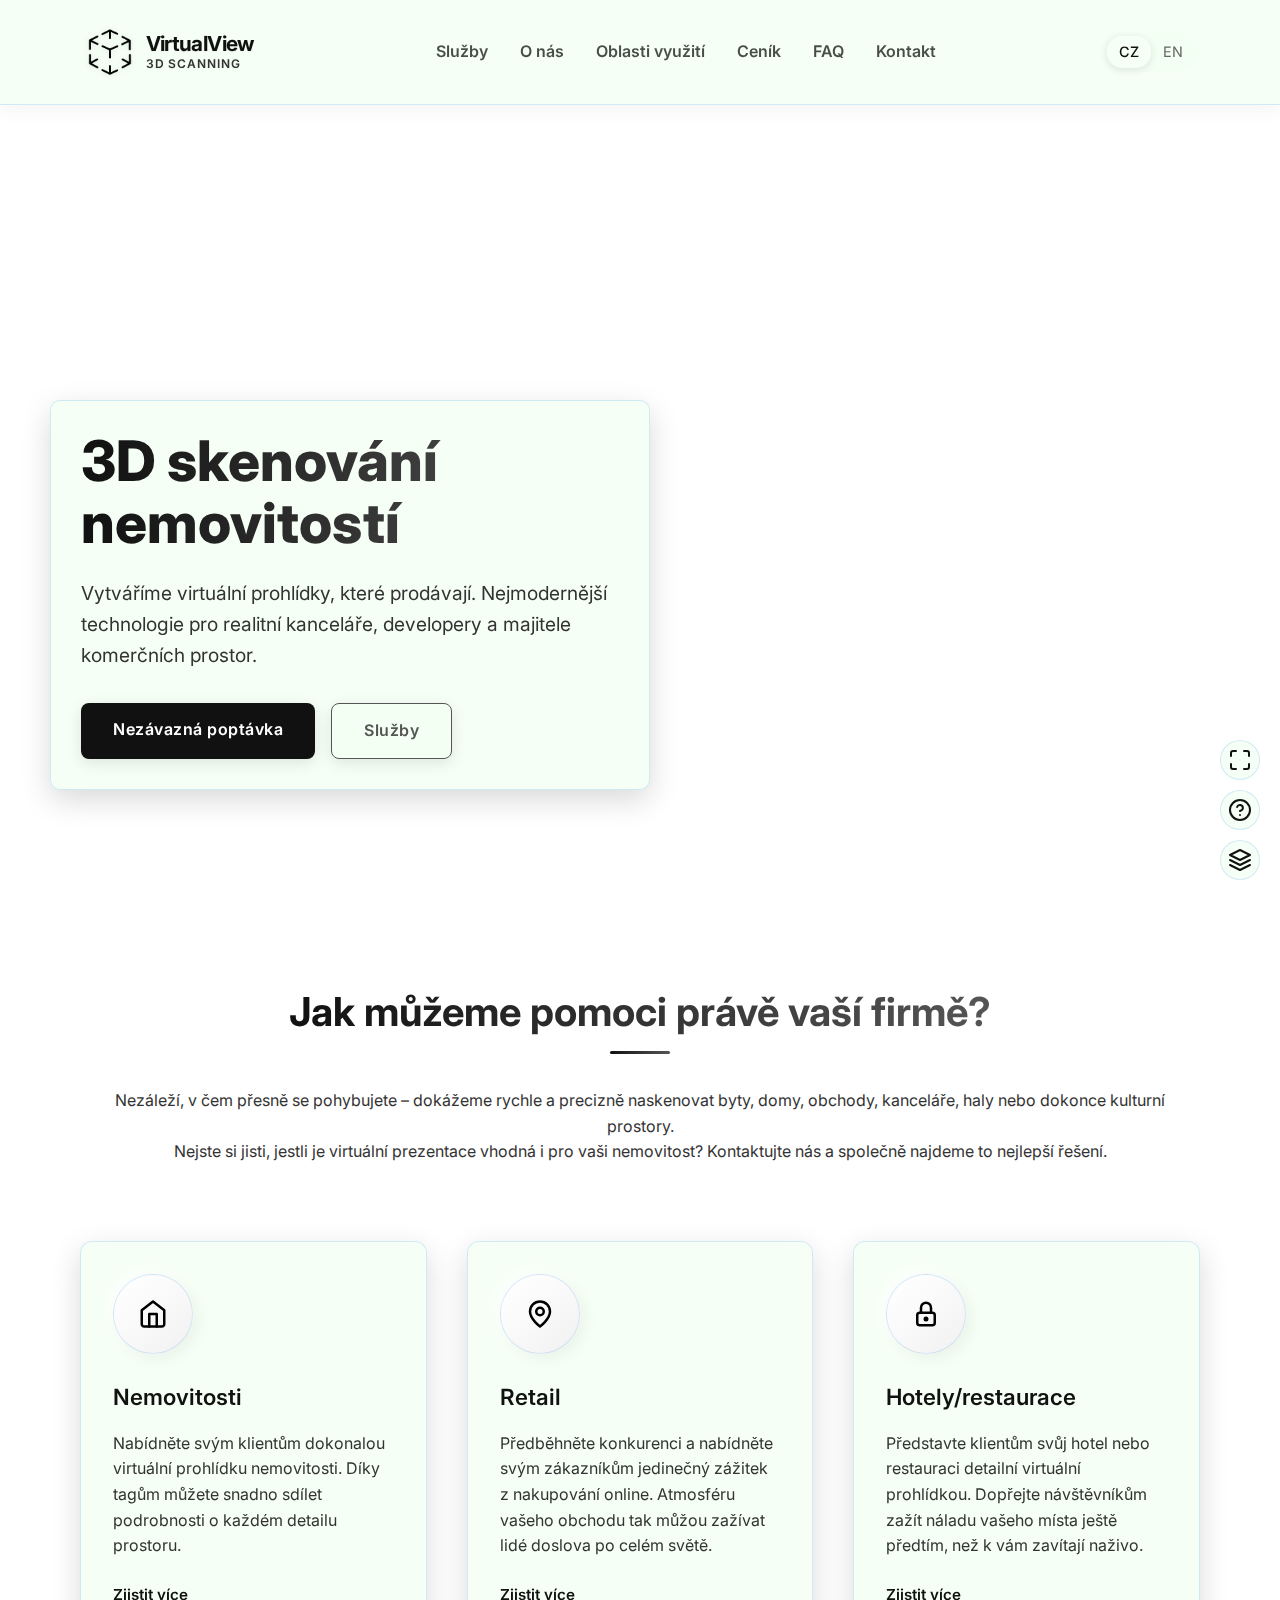
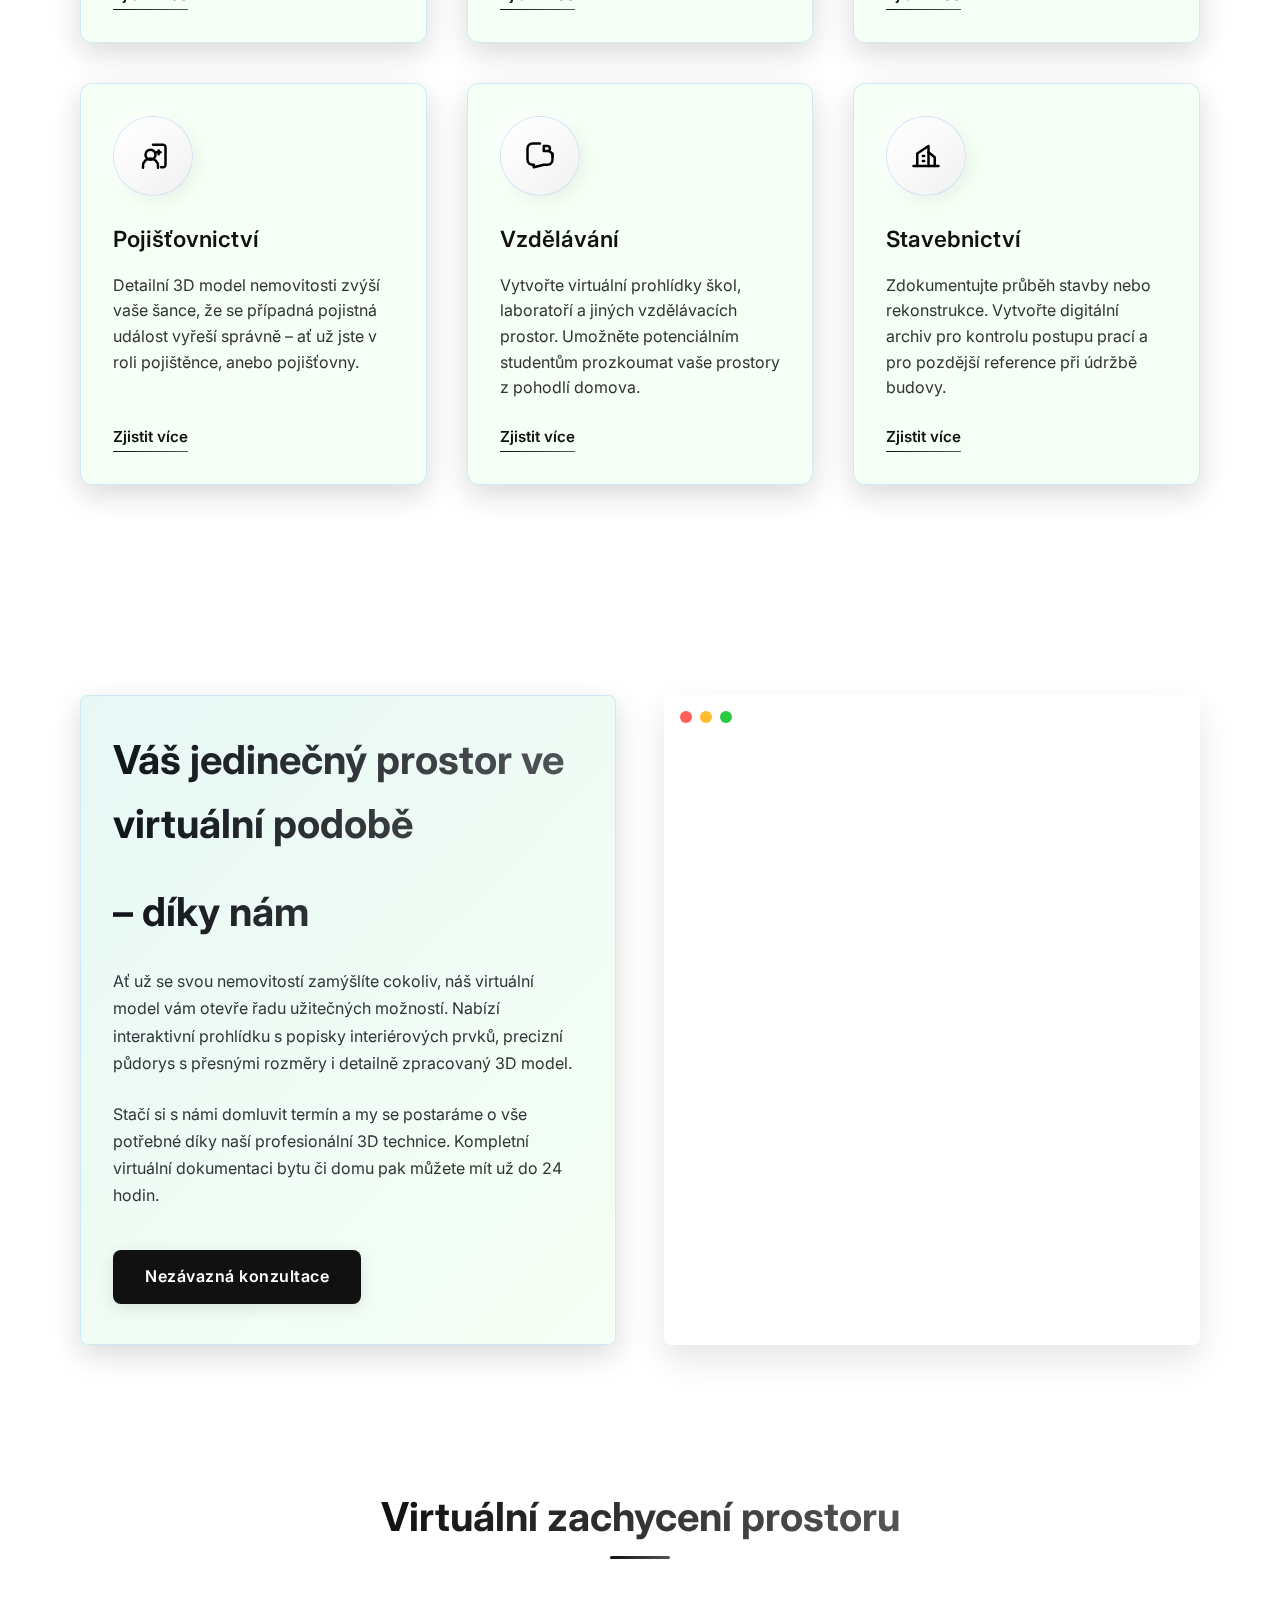
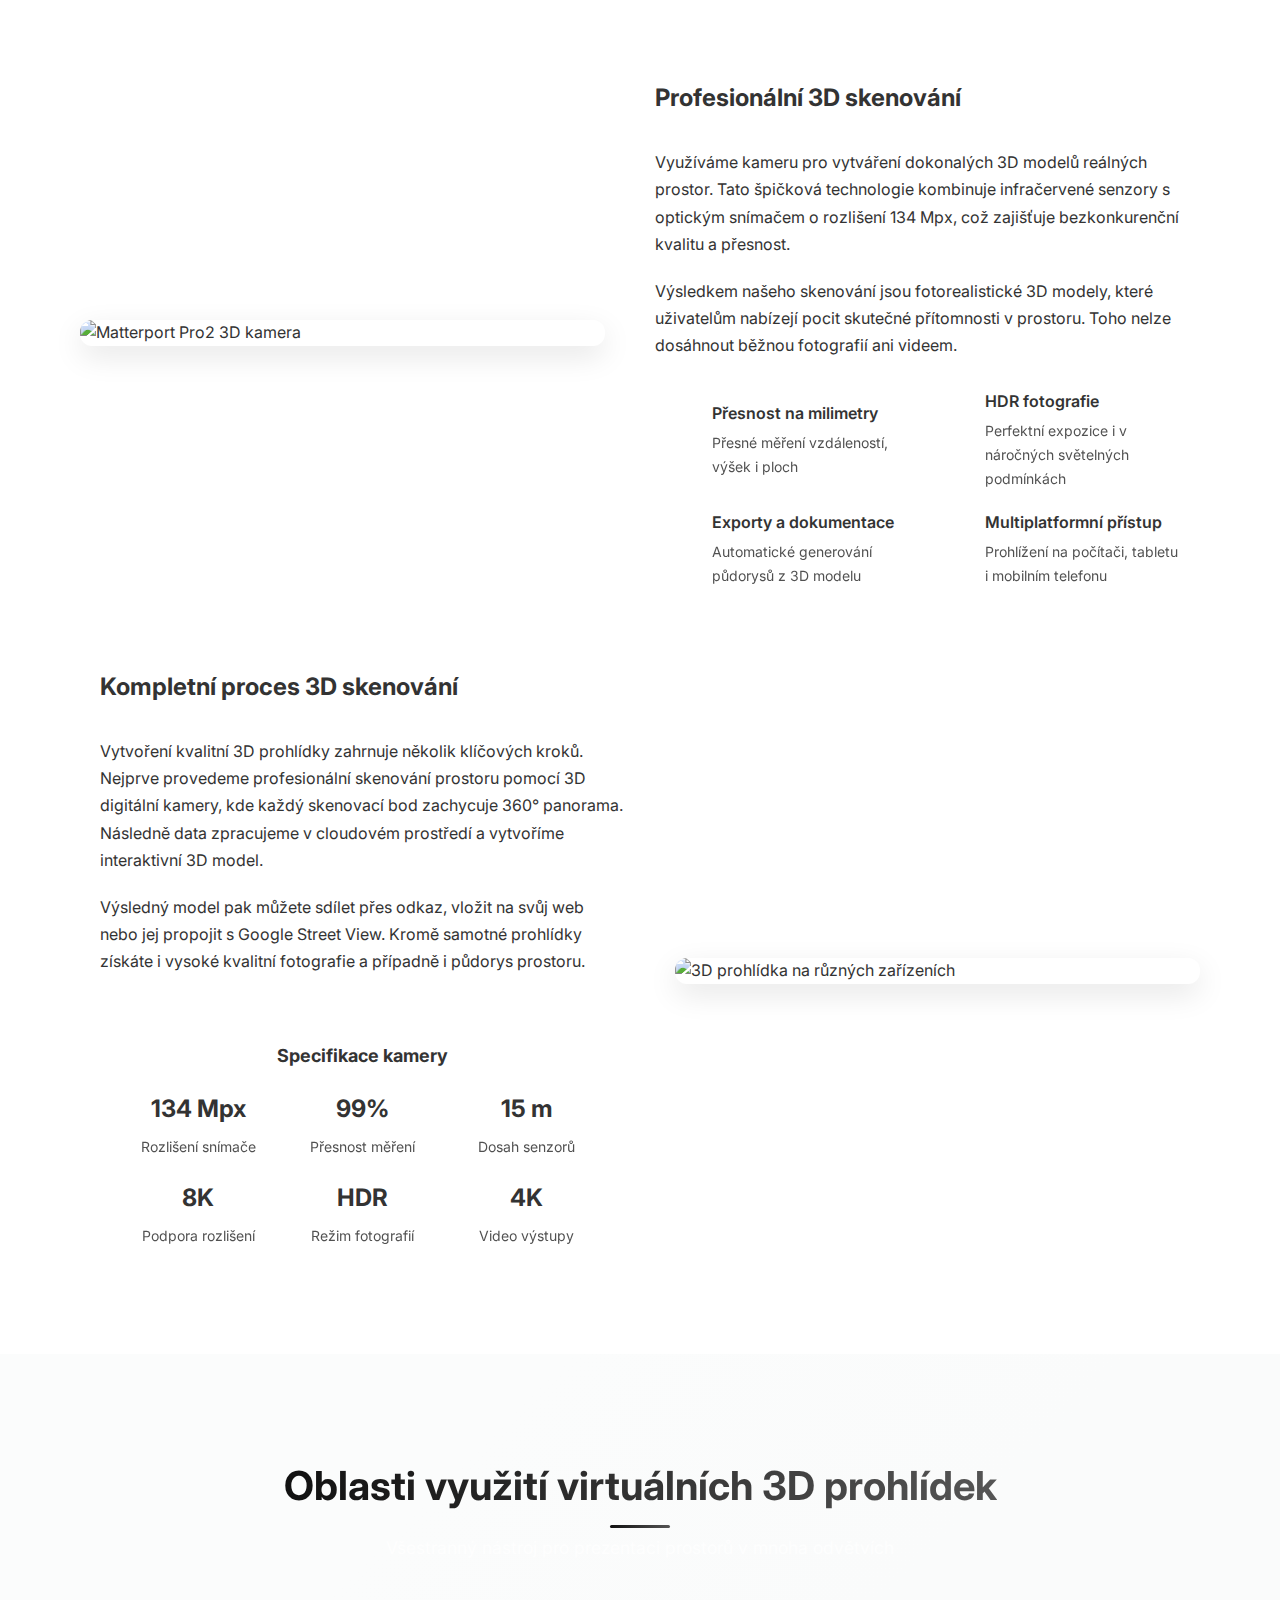
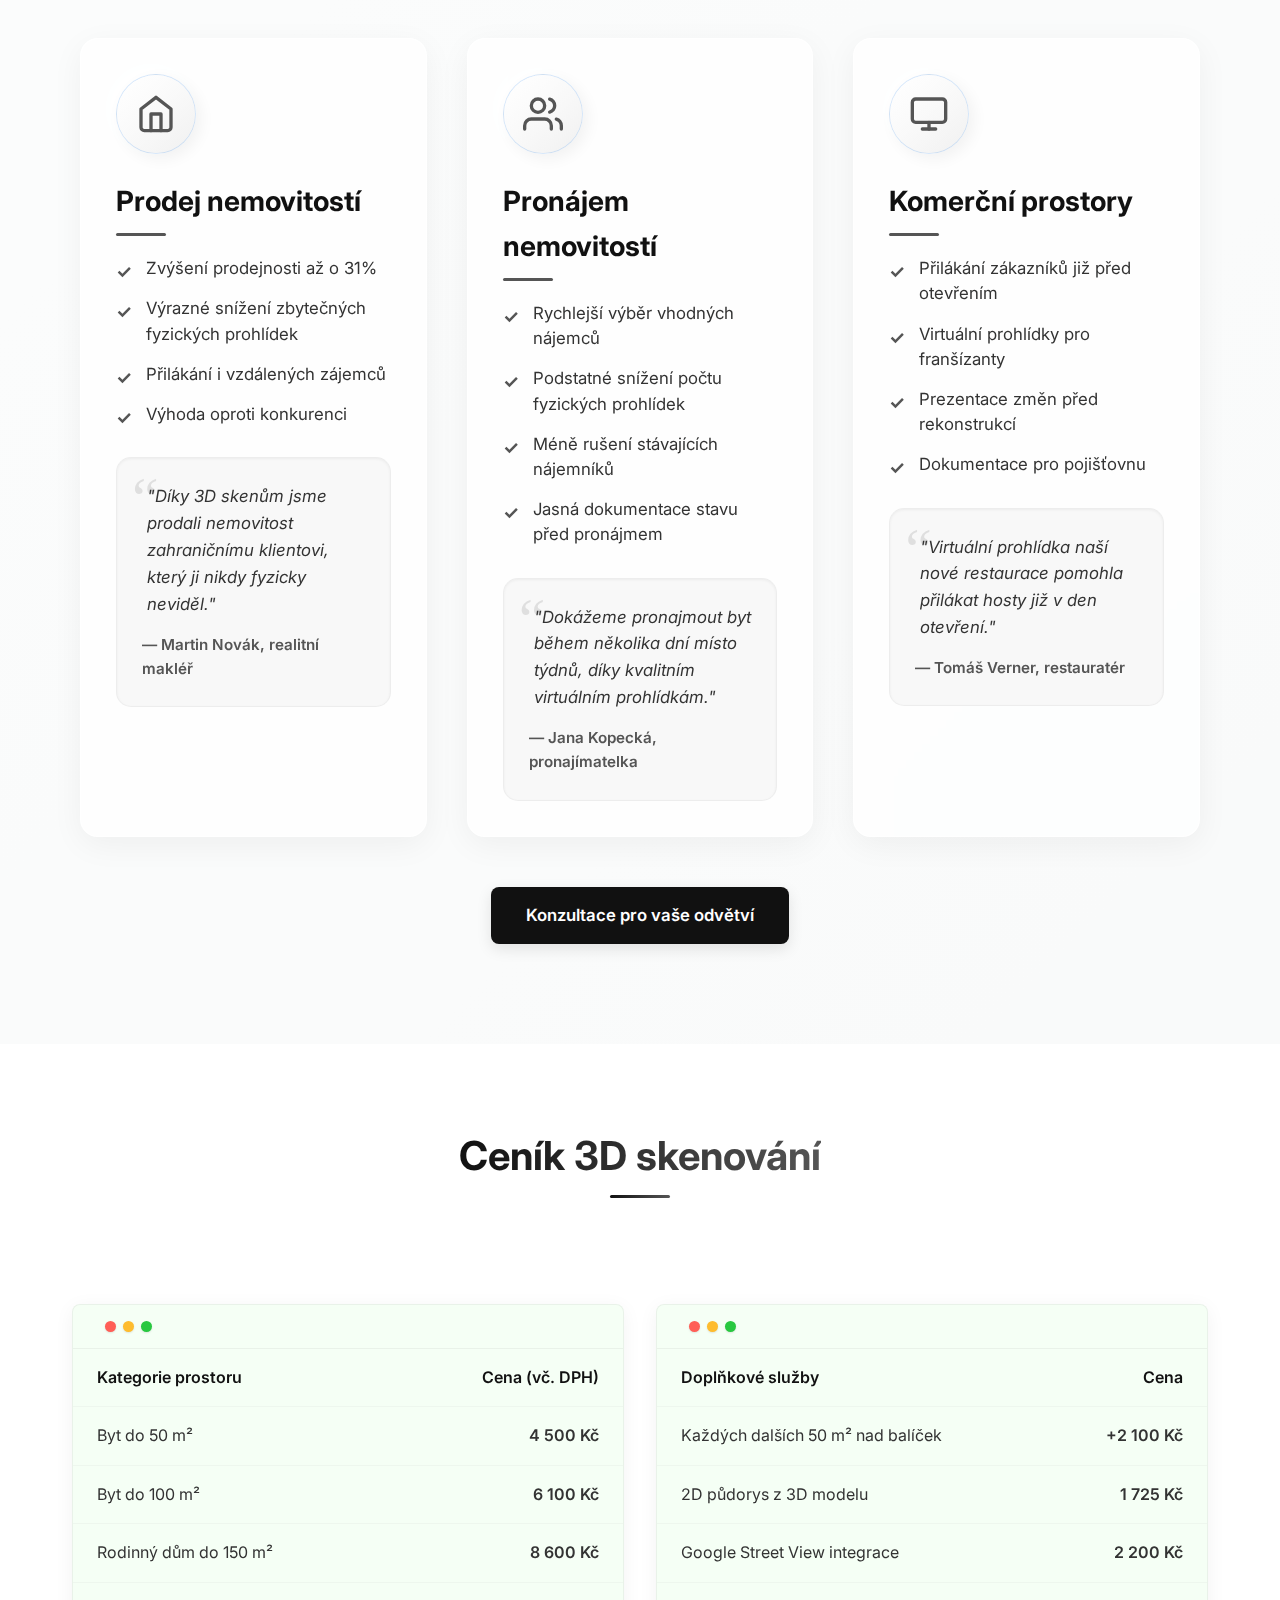
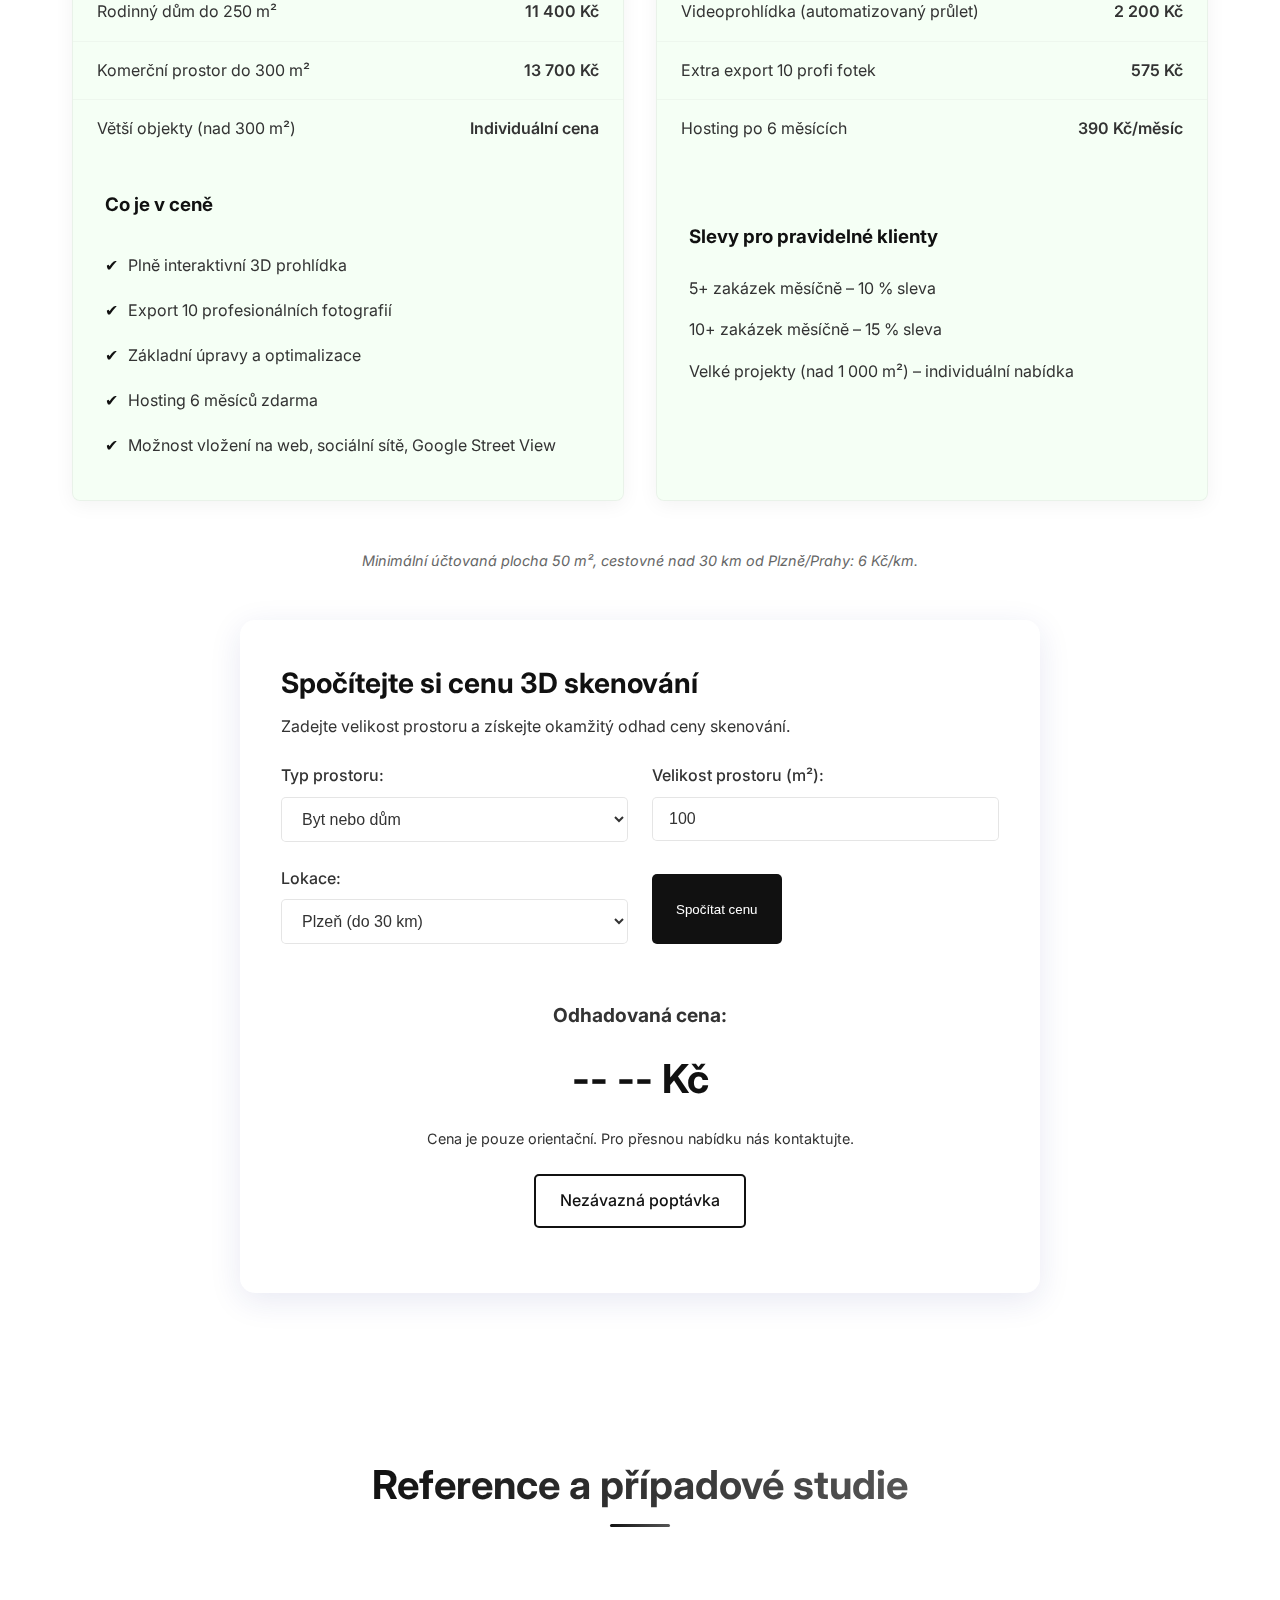
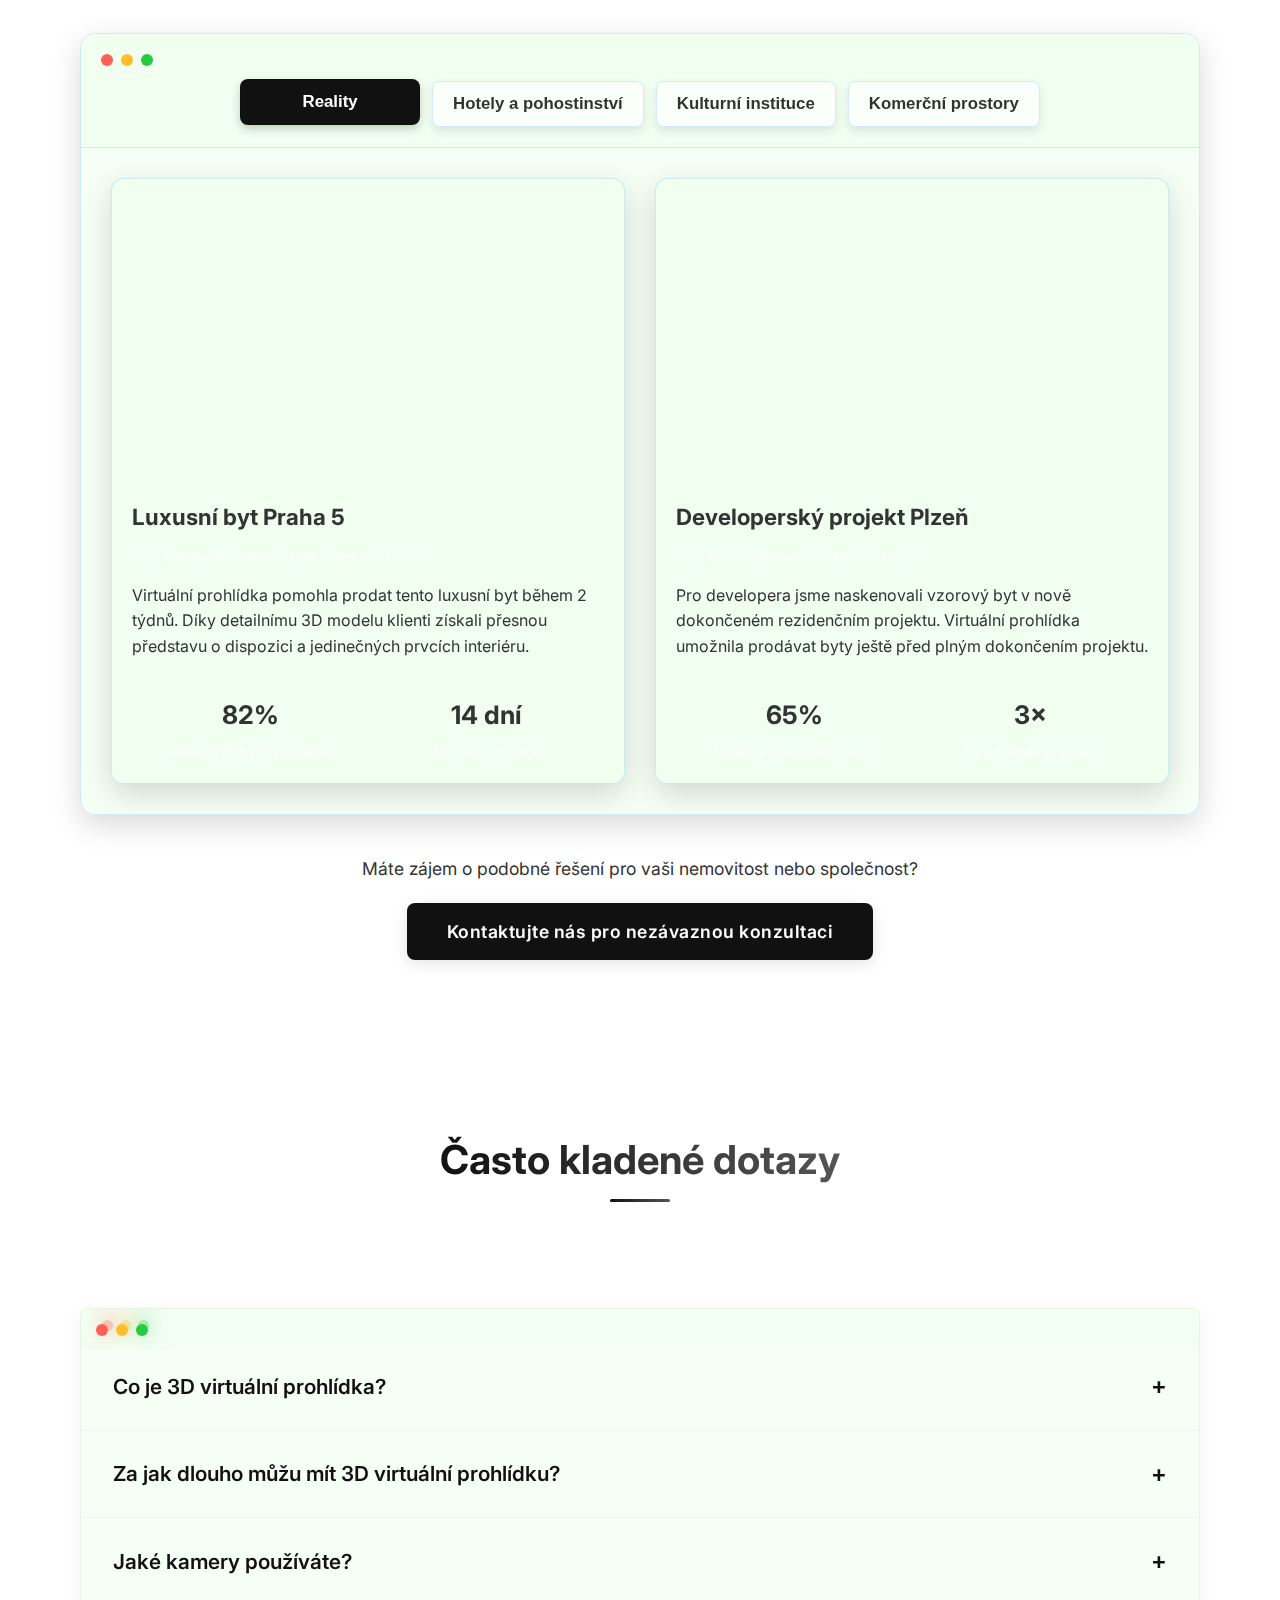
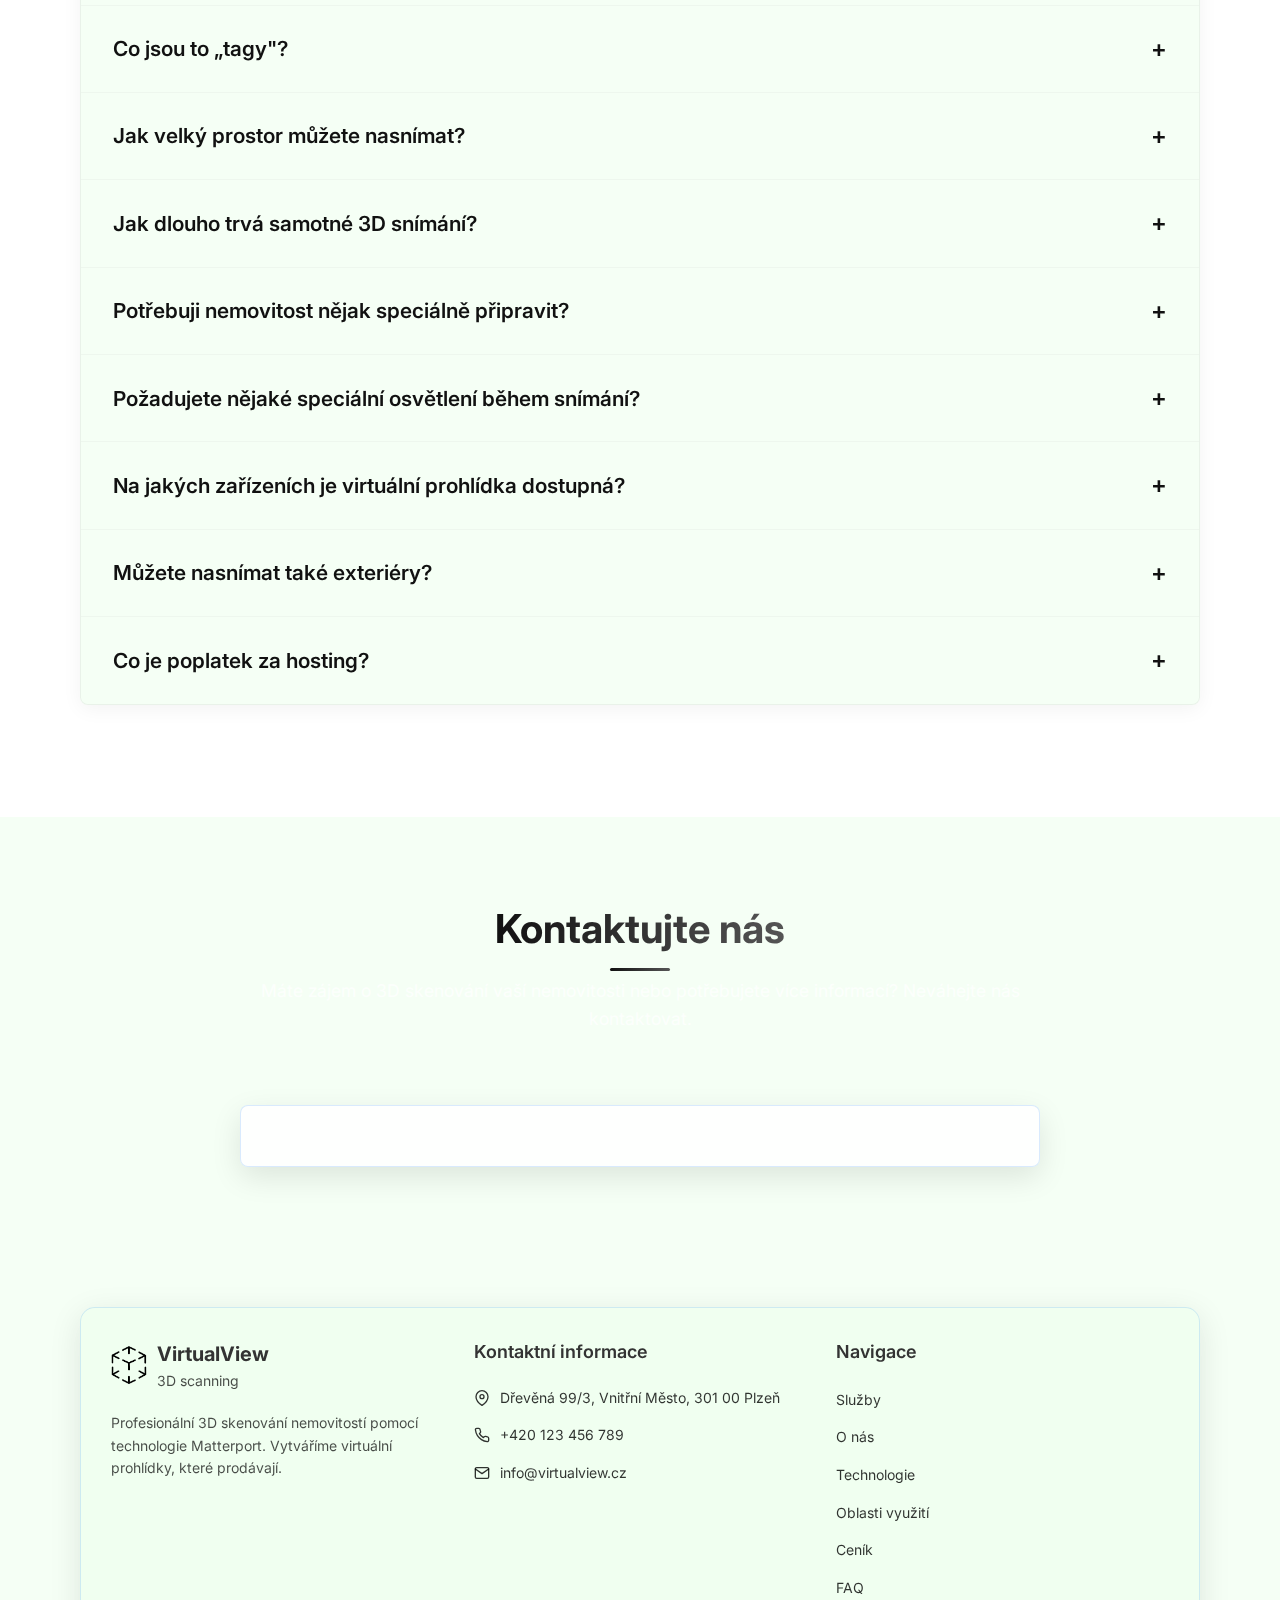
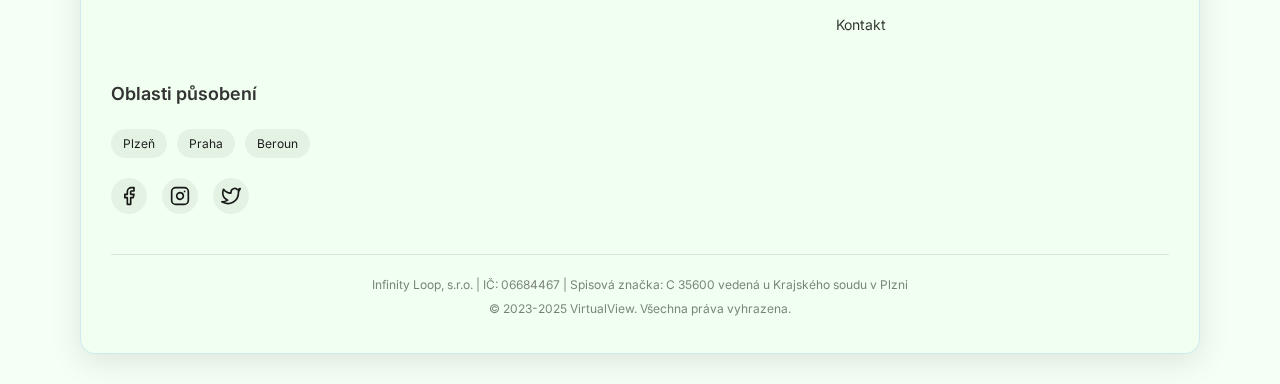
==== commit a4e41064: "Vylepšení referencí: černé CTA tlačítko, úprava velikosti a stylů navigačních tlačítek, optimalizace" ====
--- a/index.html
+++ b/index.html
@@ -119,7 +119,7 @@
                             <path d="M8 11V7C8 5.93913 8.42143 4.92172 9.17157 4.17157C9.92172 3.42143 10.9391 3 12 3C13.0609 3 14.0783 3.42143 14.8284 4.17157C15.5786 4.92172 16 5.93913 16 7V11" stroke="#000000" stroke-width="2" stroke-linecap="round" stroke-linejoin="round"/>
                         </svg>
                     </div>
-                    <h3>Pohostinství</h3>
+                    <h3>Hotely/restaurace</h3>
                     <p>Představte klientům svůj hotel nebo restauraci detailní virtuální prohlídkou. Dopřejte návštěvníkům zažít náladu vašeho místa ještě předtím, než k vám zavítají naživo.</p>
                     <a href="#" class="btn-link">Zjistit více</a>
                 </div>
@@ -197,17 +197,17 @@
     <div class="container">
         <div class="section-title tech-title">
             <h2>Virtuální zachycení prostoru</h2>
-            <p>Moderní technologie 3D skenování Matterport - nejpokročilejší způsob dokumentace prostoru</p>
+            <p>Moderní technologie 3D skenování - nejpokročilejší způsob dokumentace prostoru</p>
         </div>
         
         <div class="tech-process-container">
             <div class="tech-process-row">
                 <div class="tech-process-image">
-                    <img src="images/matterport-camera.jpg" alt="Matterport Pro2 3D kamera">
+                    <img src="images/orig.jpg" alt="Matterport Pro2 3D kamera">
                 </div>
                 <div class="tech-process-content">
                     <h3>Profesionální 3D skenování</h3>
-                    <p>Využíváme nejmodernější Matterport Pro2 kameru pro vytváření dokonalých 3D modelů reálných prostor. Tato špičková technologie kombinuje infračervené senzory s optickým snímačem o rozlišení 134 Mpx, což zajišťuje bezkonkurenční kvalitu a přesnost.</p>
+                    <p>Využíváme  kameru pro vytváření dokonalých 3D modelů reálných prostor. Tato špičková technologie kombinuje infračervené senzory s optickým snímačem o rozlišení 134 Mpx, což zajišťuje bezkonkurenční kvalitu a přesnost.</p>
                     <p>Výsledkem našeho skenování jsou fotorealistické 3D modely, které uživatelům nabízejí pocit skutečné přítomnosti v prostoru. Toho nelze dosáhnout běžnou fotografií ani videem.</p>
                     
                     <div class="tech-features">
@@ -272,15 +272,15 @@
             
             <div class="tech-process-row reverse">
                 <div class="tech-process-image">
-                    <img src="images/3d-tour-devices.jpg" alt="3D prohlídka na různých zařízeních">
+                    <img src="images/orig.jpg" alt="3D prohlídka na různých zařízeních">
                 </div>
                 <div class="tech-process-content">
                     <h3>Kompletní proces 3D skenování</h3>
-                    <p>Vytvoření kvalitní 3D prohlídky zahrnuje několik klíčových kroků. Nejprve provedeme profesionální skenování prostoru pomocí Matterport kamery, kde každý skenovací bod zachycuje 360° panorama. Následně data zpracujeme v cloudovém prostředí a vytvoříme interaktivní 3D model.</p>
+                    <p>Vytvoření kvalitní 3D prohlídky zahrnuje několik klíčových kroků. Nejprve provedeme profesionální skenování prostoru pomocí 3D digitální kamery, kde každý skenovací bod zachycuje 360° panorama. Následně data zpracujeme v cloudovém prostředí a vytvoříme interaktivní 3D model.</p>
                     <p>Výsledný model pak můžete sdílet přes odkaz, vložit na svůj web nebo jej propojit s Google Street View. Kromě samotné prohlídky získáte i vysoké kvalitní fotografie a případně i půdorys prostoru.</p>
                     
                     <div class="tech-specs">
-                        <h4>Specifikace Matterport Pro2 kamery</h4>
+                        <h4>Specifikace kamery</h4>
                         <div class="tech-specs-grid">
                             <div class="tech-spec-item">
                                 <span class="tech-spec-value">134 Mpx</span>
@@ -405,7 +405,7 @@
 <section id="pricing" class="section pricing-section">
     <div class="pricing-container">
         <div class="section-title">
-            <h2>Ceník 3D skenování Matterport</h2>
+            <h2>Ceník 3D skenování</h2>
             <p>Přehledné ceny podle velikosti prostoru</p>
         </div>
         
@@ -457,7 +457,7 @@
                 <div class="pricing-features">
                     <h3>Co je v ceně</h3>
                     <ul class="feature-list">
-                        <li>Plně interaktivní Matterport 3D prohlídka</li>
+                        <li>Plně interaktivní 3D prohlídka</li>
                         <li>Export 10 profesionálních fotografií</li>
                         <li>Základní úpravy a optimalizace</li>
                         <li>Hosting 6 měsíců zdarma</li>
@@ -605,10 +605,7 @@
                     <div class="case-study-container">
                         <div class="case-study-card glass-card">
                             <div class="case-study-image">
-                                <img src="images/reference-reality1.jpg" alt="Luxusní byt Praha" class="case-image">
-                                <div class="view-3d-button">
-                                    <a href="https://my.matterport.com/show/?m=mGeM4pseZc7" target="_blank" class="btn-primary">Zobrazit 3D prohlídku</a>
-                                </div>
+                                <iframe width="100%" src="https://my.matterport.com/show/?m=mGeM4pseZc7&play=1&qs=1&brand=0&help=0" frameborder="0" allowfullscreen allow="autoplay; fullscreen; web-share; xr-spatial-tracking;"></iframe>
                             </div>
                             <div class="case-study-content">
                                 <h3>Luxusní byt Praha 5</h3>
@@ -629,10 +626,7 @@
                         
                         <div class="case-study-card glass-card">
                             <div class="case-study-image">
-                                <img src="images/reference-reality2.jpg" alt="Developerský projekt" class="case-image">
-                                <div class="view-3d-button">
-                                    <a href="https://my.matterport.com/show/?m=HQx1UGShbS3" target="_blank" class="btn-primary">Zobrazit 3D prohlídku</a>
-                                </div>
+                                <iframe width="100%" src="https://my.matterport.com/show/?m=HQx1UGShbS3&play=1&qs=1&brand=0&help=0" frameborder="0" allowfullscreen allow="autoplay; fullscreen; web-share; xr-spatial-tracking;"></iframe>
                             </div>
                             <div class="case-study-content">
                                 <h3>Developerský projekt Plzeň</h3>
@@ -658,10 +652,7 @@
                     <div class="case-study-container">
                         <div class="case-study-card glass-card">
                             <div class="case-study-image">
-                                <img src="images/reference-hotel1.jpg" alt="Hotel Centrum" class="case-image">
-                                <div class="view-3d-button">
-                                    <a href="https://my.matterport.com/show/?m=G3oPD56LnSV" target="_blank" class="btn-primary">Zobrazit 3D prohlídku</a>
-                                </div>
+                                <iframe width="100%" src="https://my.matterport.com/show/?m=G3oPD56LnSV&play=1&qs=1&brand=0&help=0" frameborder="0" allowfullscreen allow="autoplay; fullscreen; web-share; xr-spatial-tracking;"></iframe>
                             </div>
                             <div class="case-study-content">
                                 <h3>Hotel Centrum Praha</h3>
@@ -687,10 +678,7 @@
                     <div class="case-study-container">
                         <div class="case-study-card glass-card">
                             <div class="case-study-image">
-                                <img src="images/reference-culture1.jpg" alt="Muzeum" class="case-image">
-                                <div class="view-3d-button">
-                                    <a href="https://my.matterport.com/show/?m=G9NSaJAQVwu" target="_blank" class="btn-primary">Zobrazit 3D prohlídku</a>
-                                </div>
+                                <iframe width="100%" src="https://my.matterport.com/show/?m=G9NSaJAQVwu&play=1&qs=1&brand=0&help=0" frameborder="0" allowfullscreen allow="autoplay; fullscreen; web-share; xr-spatial-tracking;"></iframe>
                             </div>
                             <div class="case-study-content">
                                 <h3>Regionální muzeum Plzeň</h3>
@@ -716,10 +704,7 @@
                     <div class="case-study-container">
                         <div class="case-study-card glass-card">
                             <div class="case-study-image">
-                                <img src="images/reference-commercial1.jpg" alt="Výrobní hala" class="case-image">
-                                <div class="view-3d-button">
-                                    <a href="https://my.matterport.com/show/?m=m1EauR8QvdC" target="_blank" class="btn-primary">Zobrazit 3D prohlídku</a>
-                                </div>
+                                <iframe width="100%" src="https://my.matterport.com/show/?m=m1EauR8QvdC&play=1&qs=1&brand=0&help=0" frameborder="0" allowfullscreen allow="autoplay; fullscreen; web-share; xr-spatial-tracking;"></iframe>
                             </div>
                             <div class="case-study-content">
                                 <h3>Výrobní závod Beroun</h3>
@@ -744,7 +729,7 @@
         
         <div class="reference-cta">
             <p>Máte zájem o podobné řešení pro vaši nemovitost nebo společnost?</p>
-            <a href="#kontakt" class="btn-primary">Kontaktujte nás pro nezávaznou konzultaci</a>
+            <a href="#kontakt" class="btn">Kontaktujte nás pro nezávaznou konzultaci</a>
         </div>
     </div>
 </section>
--- a/css/reference.css
+++ b/css/reference.css
@@ -5,20 +5,22 @@
 
 .reference-tabs {
     margin-top: 40px;
-    background: rgba(255, 255, 255, 0.05);
+    background: rgba(240, 255, 240, 0.65);
     backdrop-filter: blur(10px);
+    -webkit-backdrop-filter: blur(10px);
     border-radius: 15px;
-    border: 1px solid rgba(255, 255, 255, 0.2);
+    border: 1px solid rgba(0, 112, 243, 0.15);
     overflow: hidden;
-    box-shadow: 0 8px 32px 0 rgba(31, 38, 135, 0.1);
+    box-shadow: 0 10px 30px rgba(0, 0, 0, 0.15);
+    position: relative;
 }
 
 .reference-tab-header {
     display: flex;
     flex-direction: column;
-    background: rgba(255, 255, 255, 0.1);
+    background: rgba(240, 255, 240, 0.8);
     padding: 20px;
-    border-bottom: 1px solid rgba(255, 255, 255, 0.1);
+    border-bottom: 1px solid rgba(0, 112, 243, 0.15);
 }
 
 .reference-dots {
@@ -48,23 +50,31 @@
 .tab-buttons {
     display: flex;
     flex-wrap: wrap;
-    gap: 10px;
+    gap: 12px;
+    justify-content: center;
 }
 
 .tab-button {
-    background: transparent;
-    border: none;
-    color: #ffffff;
-    padding: 10px 15px;
-    border-radius: 5px;
+    background: rgba(255, 255, 255, 0.7);
+    border: 1px solid rgba(0, 112, 243, 0.15);
+    color: var(--color-text);
+    padding: 12px 20px;
+    border-radius: 8px;
     cursor: pointer;
-    transition: background-color 0.3s, color 0.3s;
-    font-weight: 500;
+    transition: all 0.3s ease;
+    font-weight: 600;
+    font-size: 1.05rem;
+    box-shadow: 0 4px 10px rgba(0, 0, 0, 0.1);
+    min-width: 180px;
+    text-align: center;
 }
 
 .tab-button.active {
-    background: rgba(255, 255, 255, 0.15);
-    color: var(--accent-color);
+    background: var(--color-primary);
+    color: white;
+    border: 1px solid rgba(0, 0, 0, 0.1);
+    box-shadow: 0 4px 10px rgba(0, 0, 0, 0.2);
+    transform: translateY(-2px);
 }
 
 .reference-tab-content {
@@ -96,7 +106,13 @@
     display: flex;
     flex-direction: column;
     overflow: hidden;
-    transition: transform 0.3s, box-shadow 0.3s;
+    transition: all 0.3s ease;
+    background: rgba(240, 255, 240, 0.65);
+    backdrop-filter: blur(10px);
+    -webkit-backdrop-filter: blur(10px);
+    border-radius: 12px;
+    border: 1px solid rgba(0, 112, 243, 0.15);
+    box-shadow: 0 10px 30px rgba(0, 0, 0, 0.15);
 }
 
 .case-study-card:hover {
@@ -107,7 +123,15 @@
 .case-study-image {
     position: relative;
     overflow: hidden;
-    height: 220px;
+    height: 300px;
+    border-radius: 12px 12px 0 0;
+}
+
+.case-study-image iframe {
+    width: 100%;
+    height: 100%;
+    border: none;
+    display: block;
 }
 
 .case-image {
@@ -196,6 +220,27 @@
     font-size: 1.1rem;
 }
 
+.reference-cta .btn {
+    display: inline-block;
+    padding: 0.9rem 2.5rem;
+    font-weight: 600;
+    background-color: #111111;
+    color: white;
+    border-radius: 8px;
+    border: none;
+    cursor: pointer;
+    transition: all 0.3s ease;
+    box-shadow: 0 4px 15px rgba(0, 0, 0, 0.1);
+    font-size: 1.1rem;
+    letter-spacing: 0.5px;
+    text-decoration: none;
+}
+
+.reference-cta .btn:hover {
+    transform: translateY(-3px);
+    box-shadow: 0 10px 25px rgba(0, 0, 0, 0.3);
+}
+
 /* Responzivní design */
 @media (max-width: 768px) {
     .case-study-container {
@@ -210,6 +255,10 @@
     .tab-button {
         width: 100%;
         text-align: center;
+        padding: 12px 10px;
+        min-width: unset;
+        font-size: 0.95rem;
+        margin-bottom: 5px;
     }
     
     .reference-tab-content {
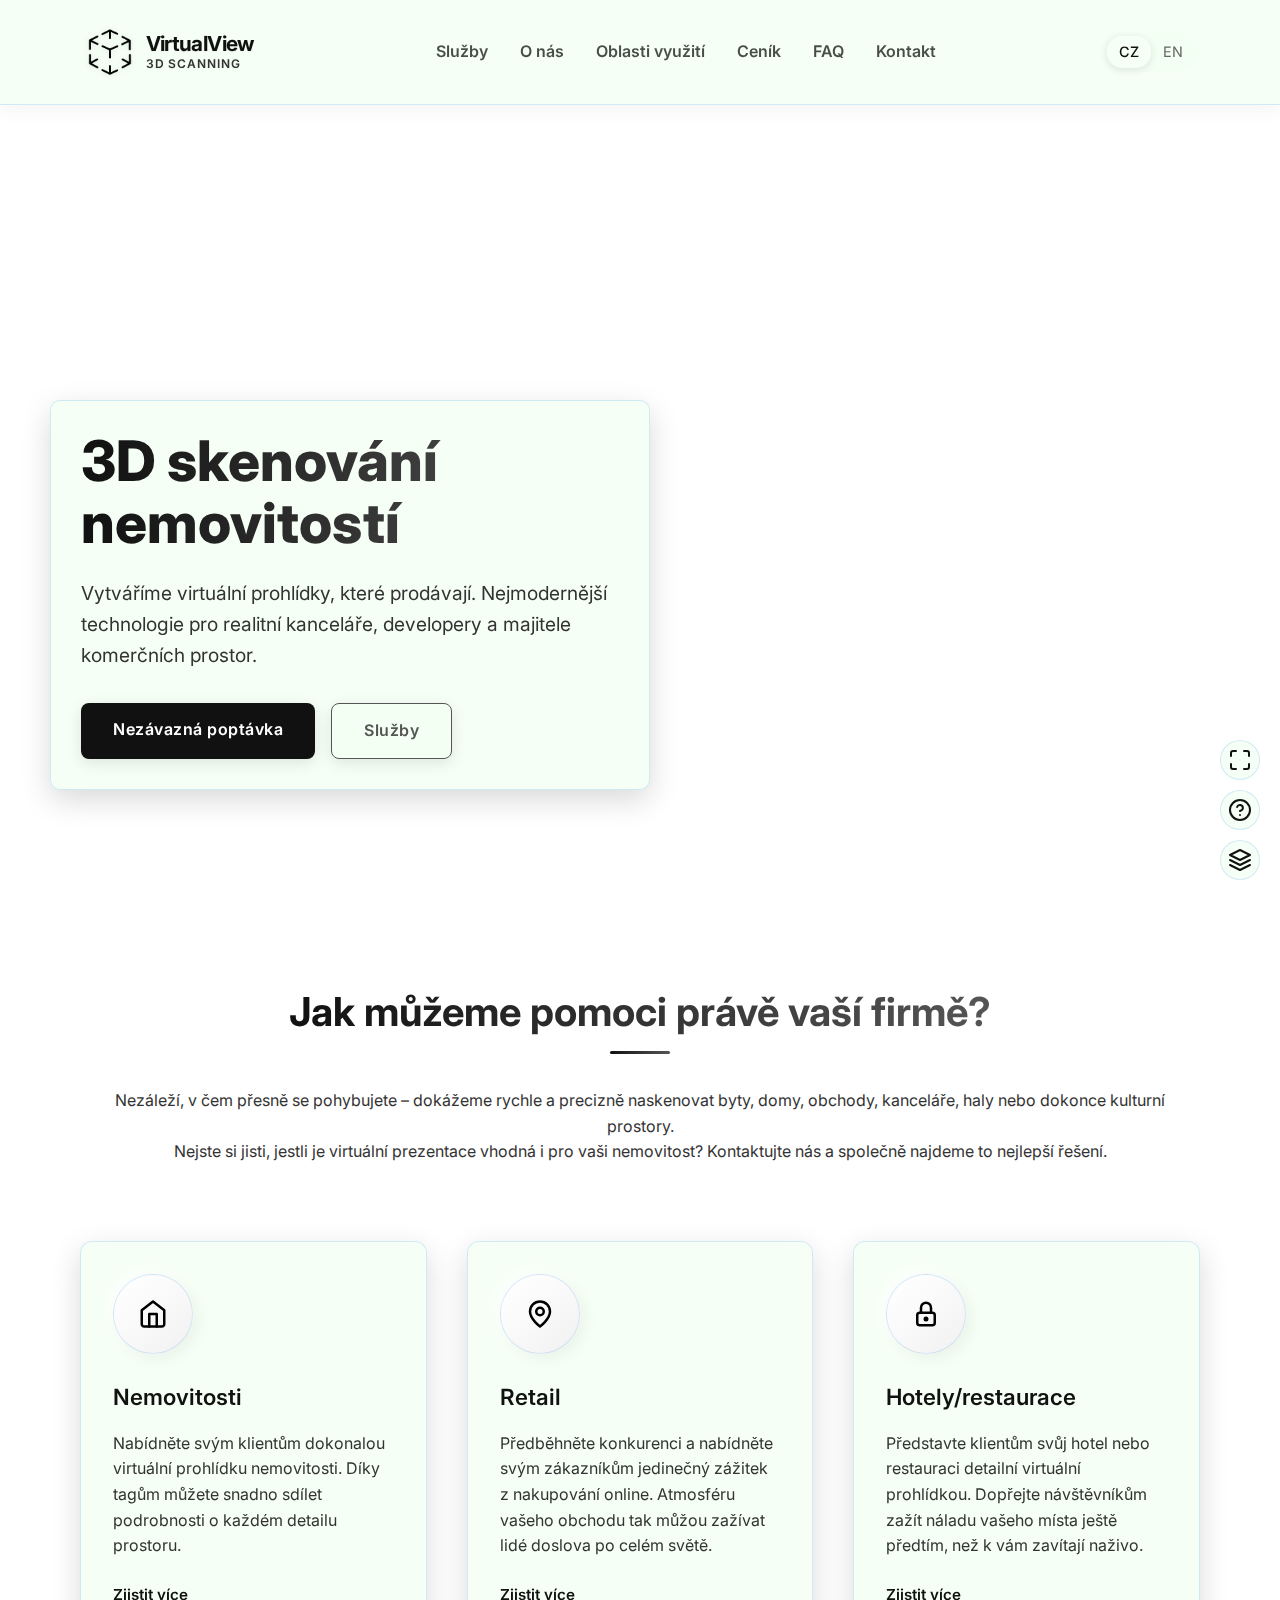
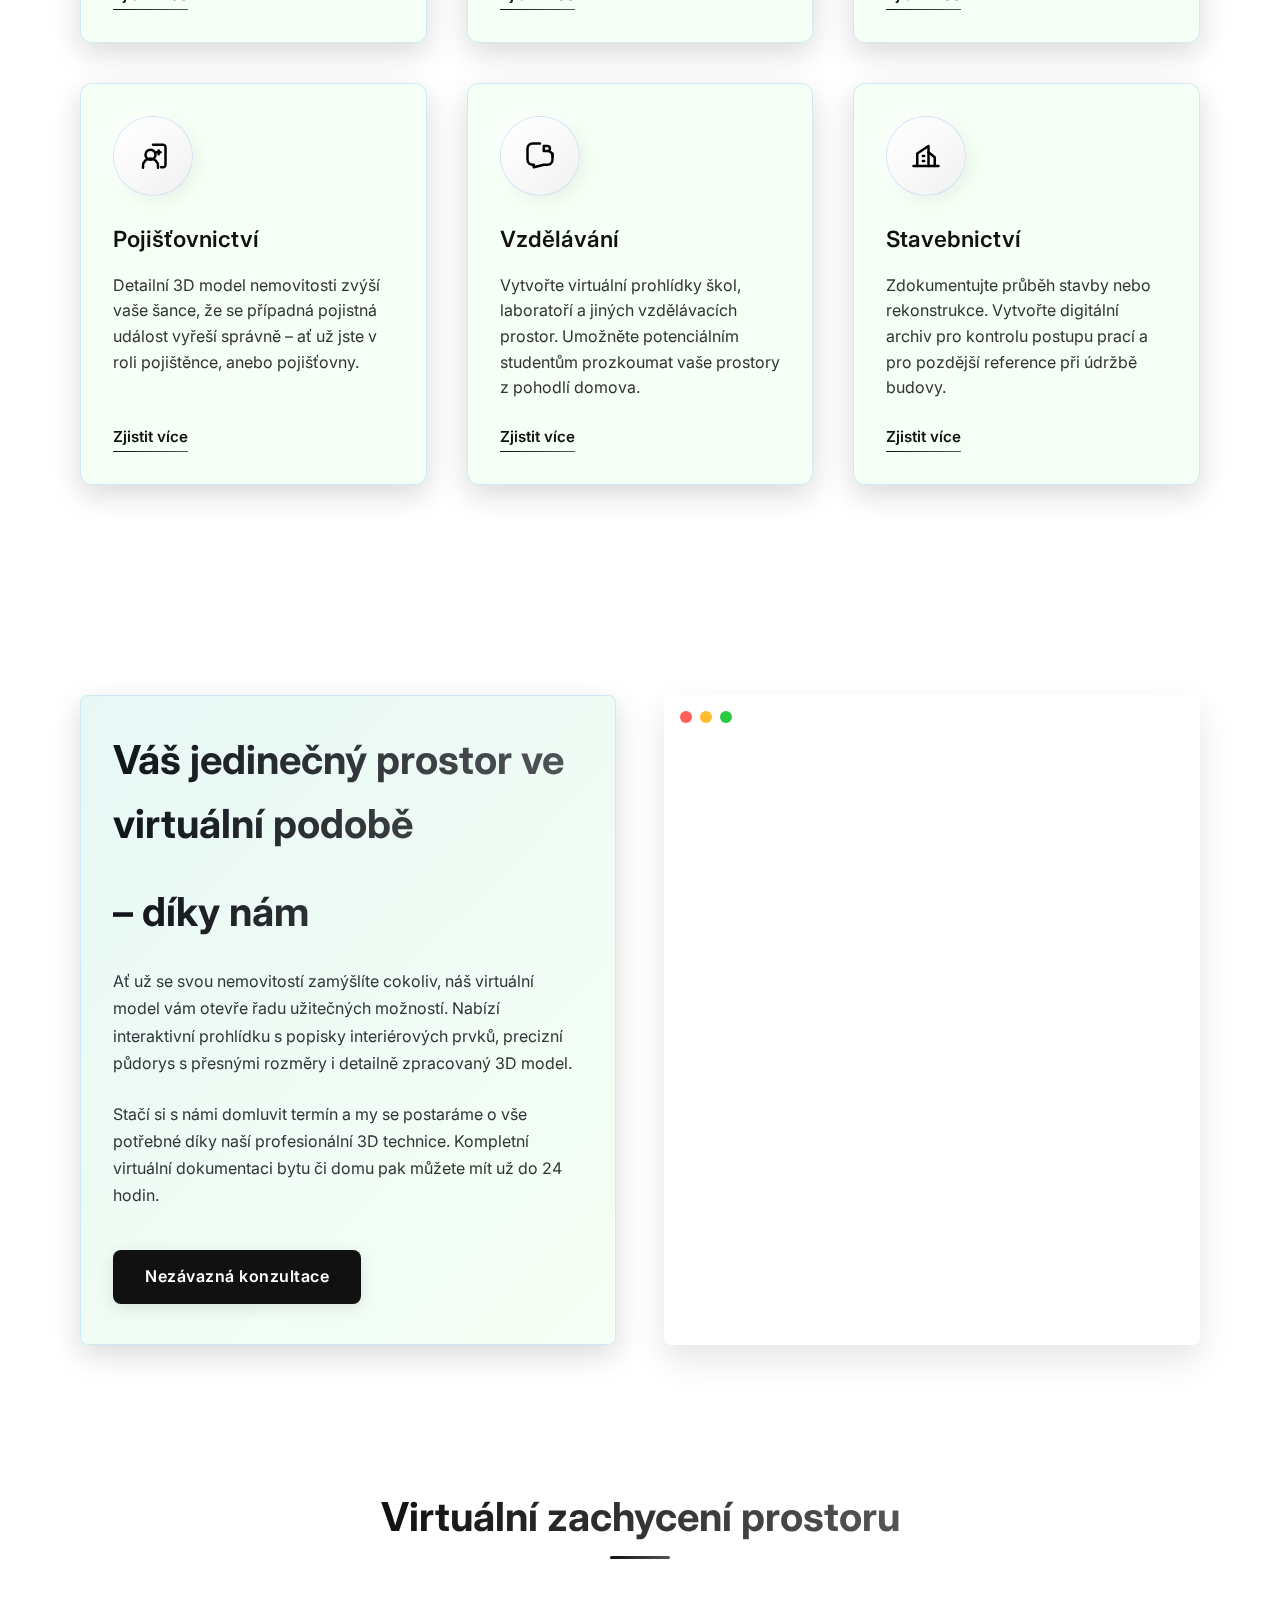
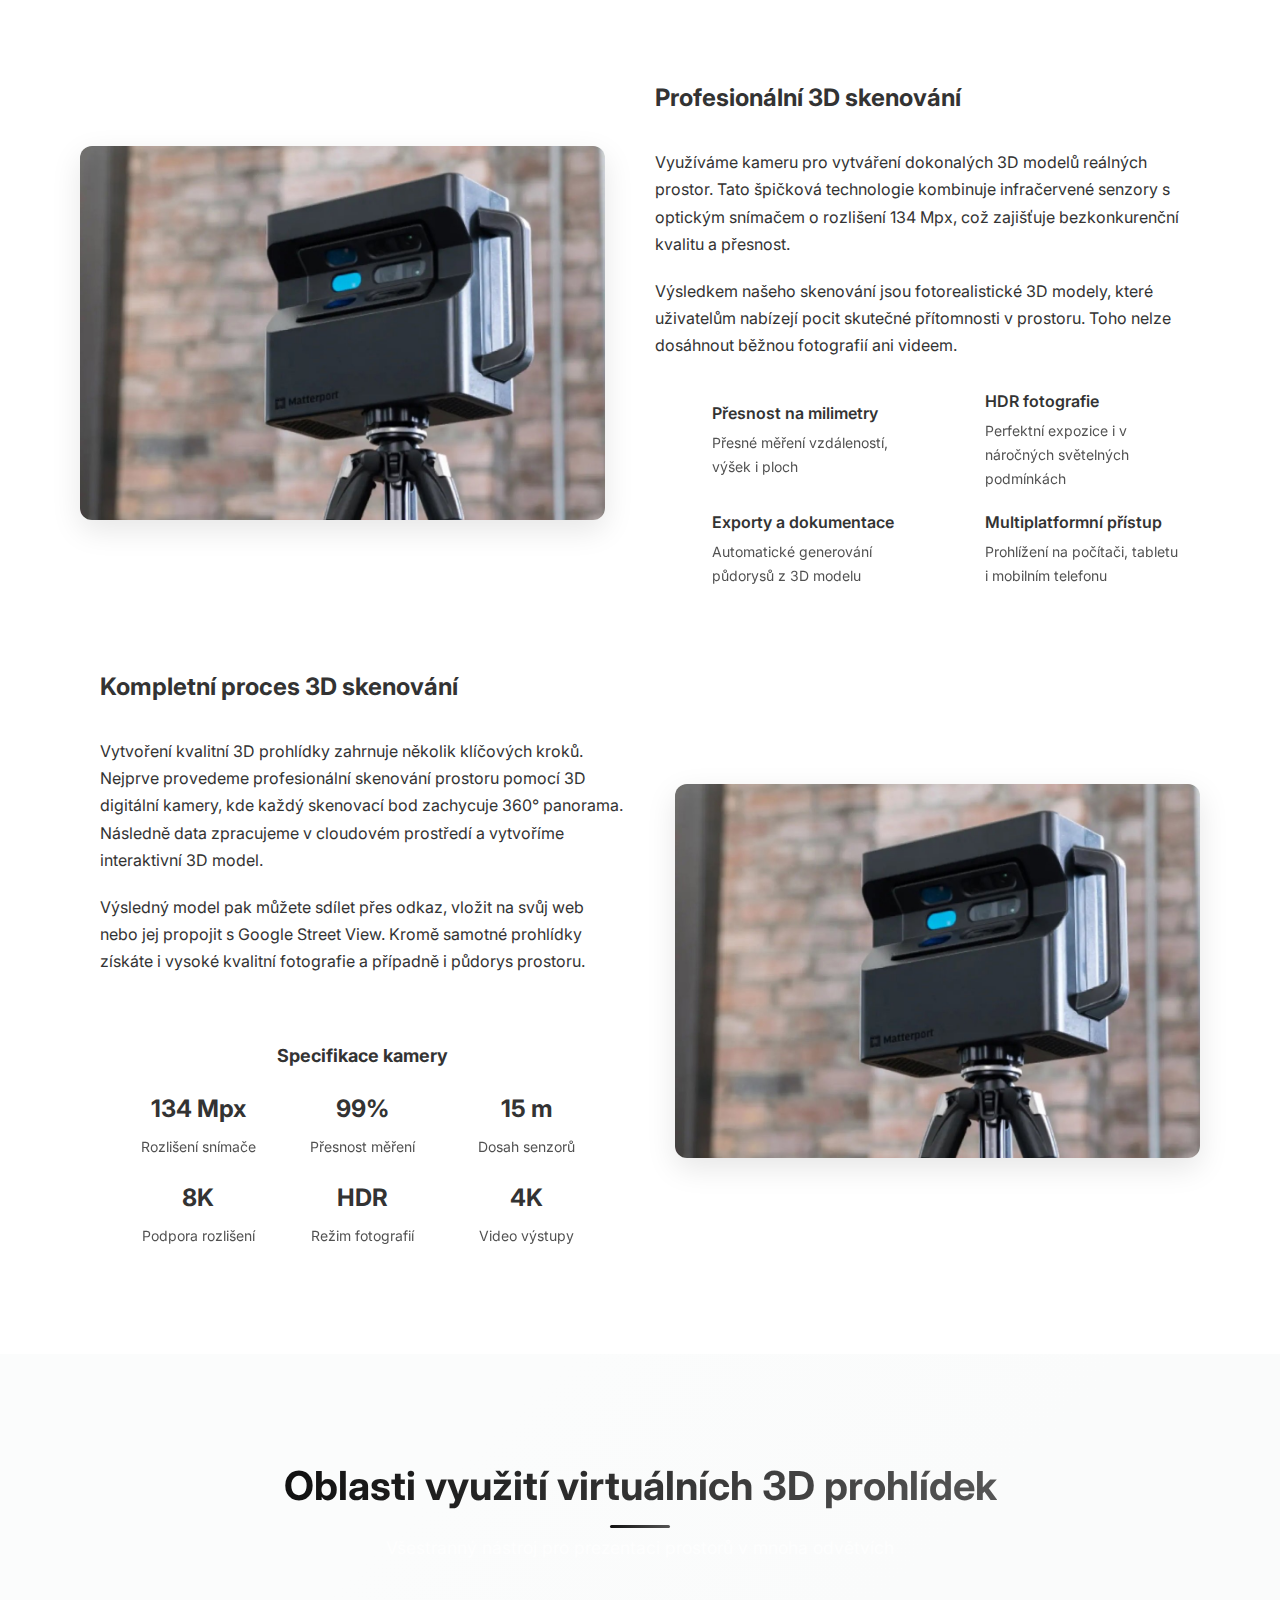
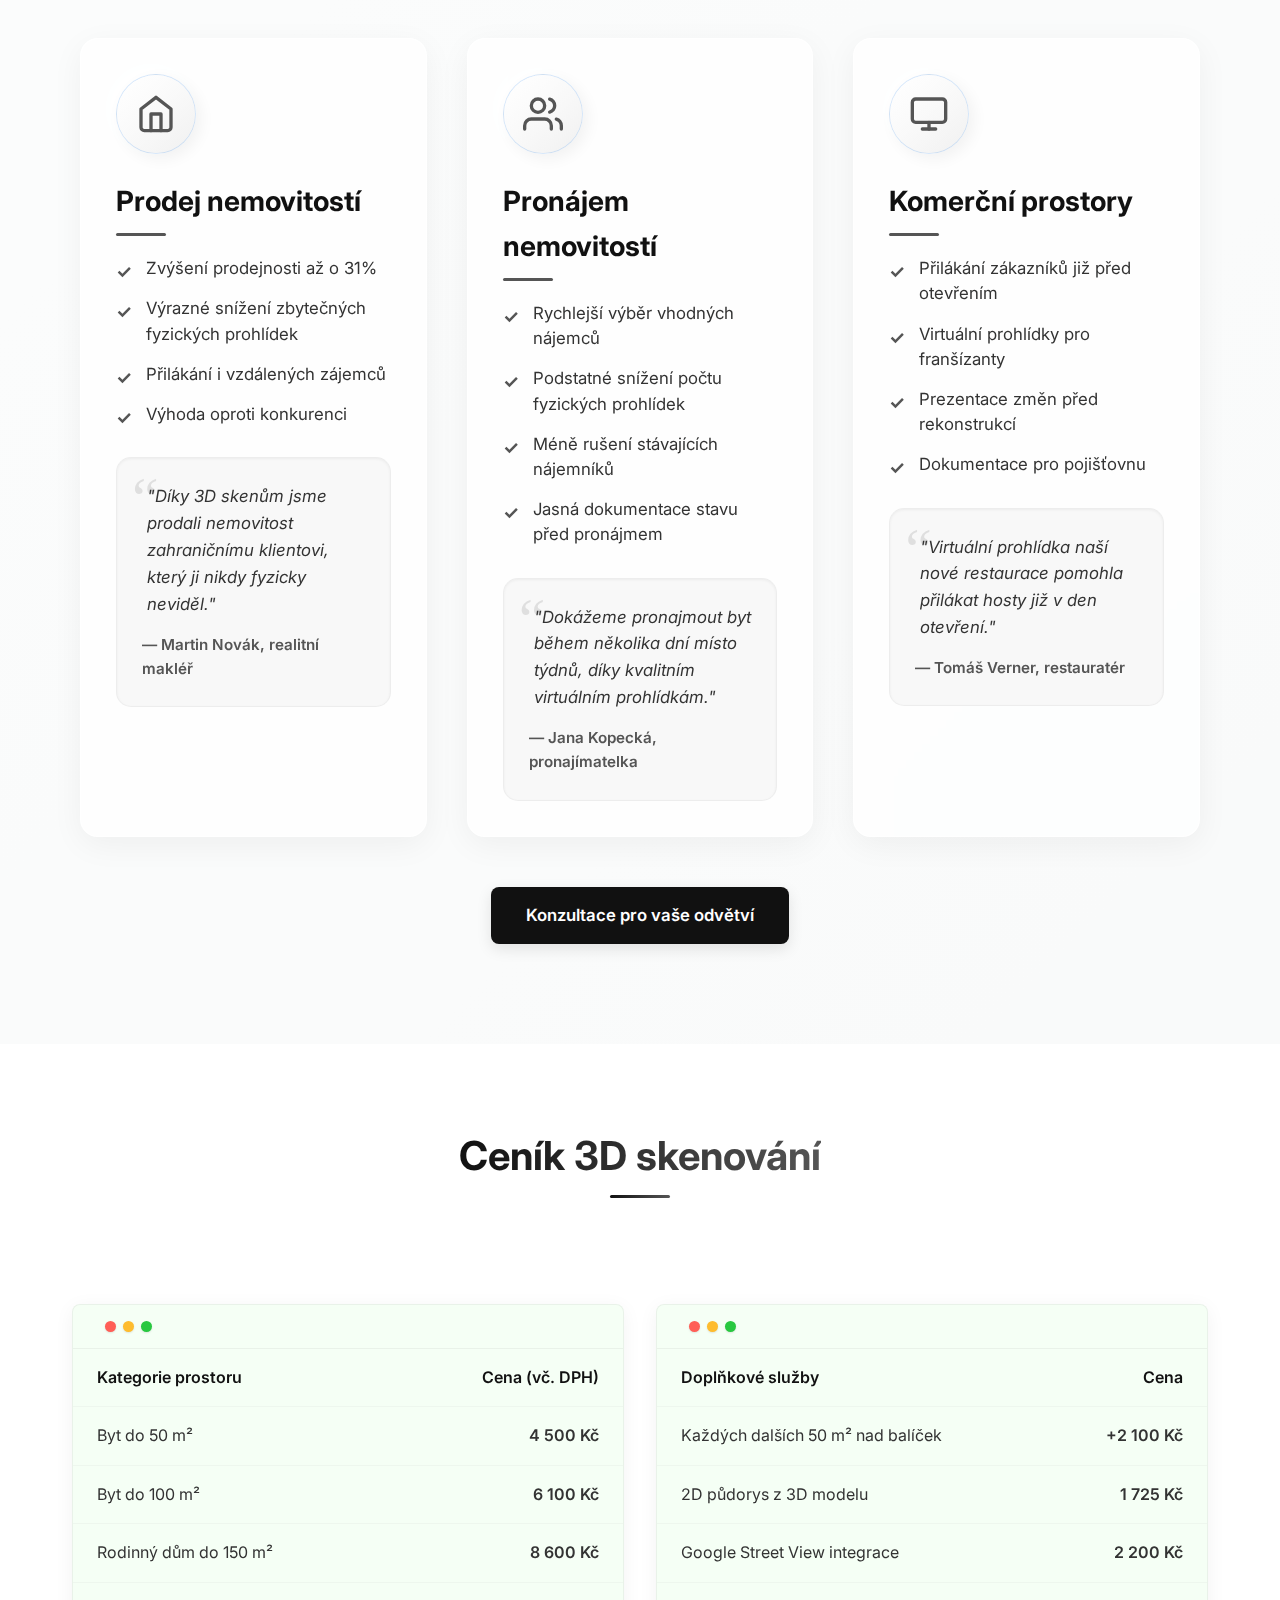
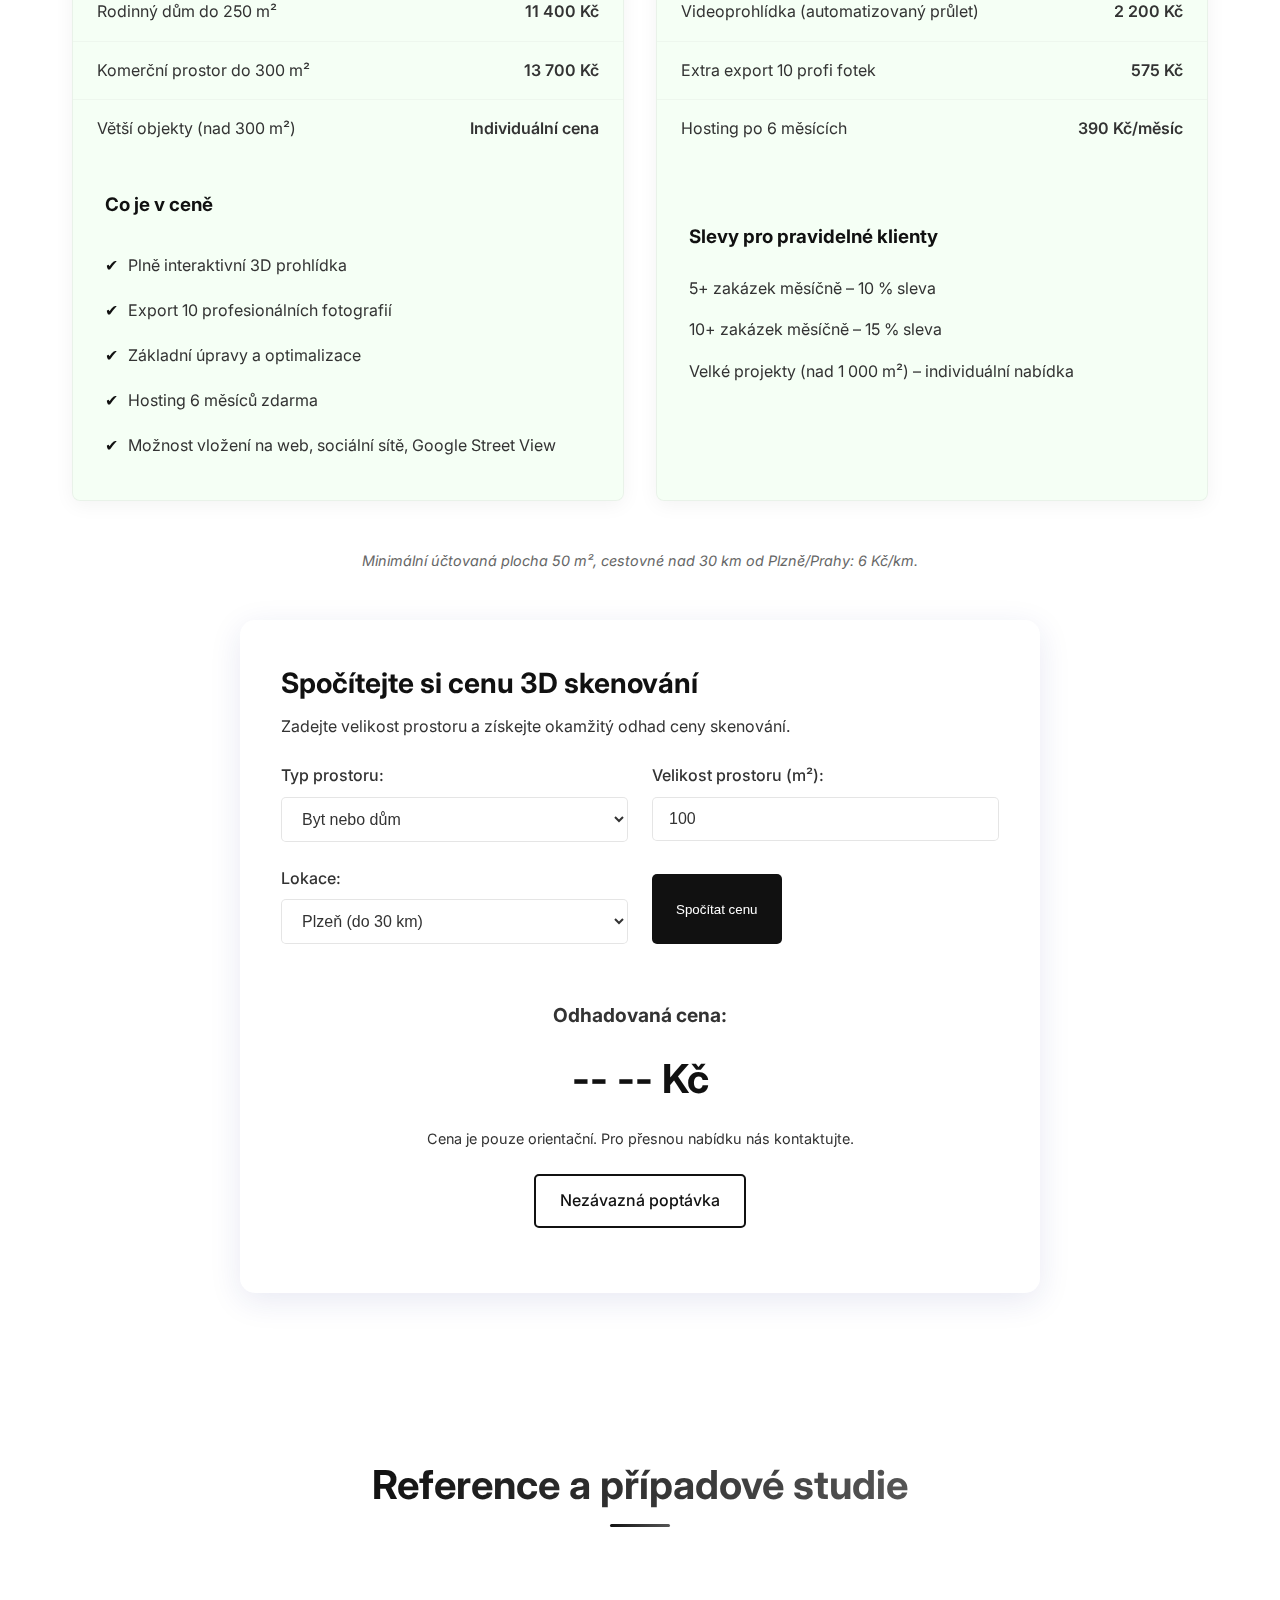
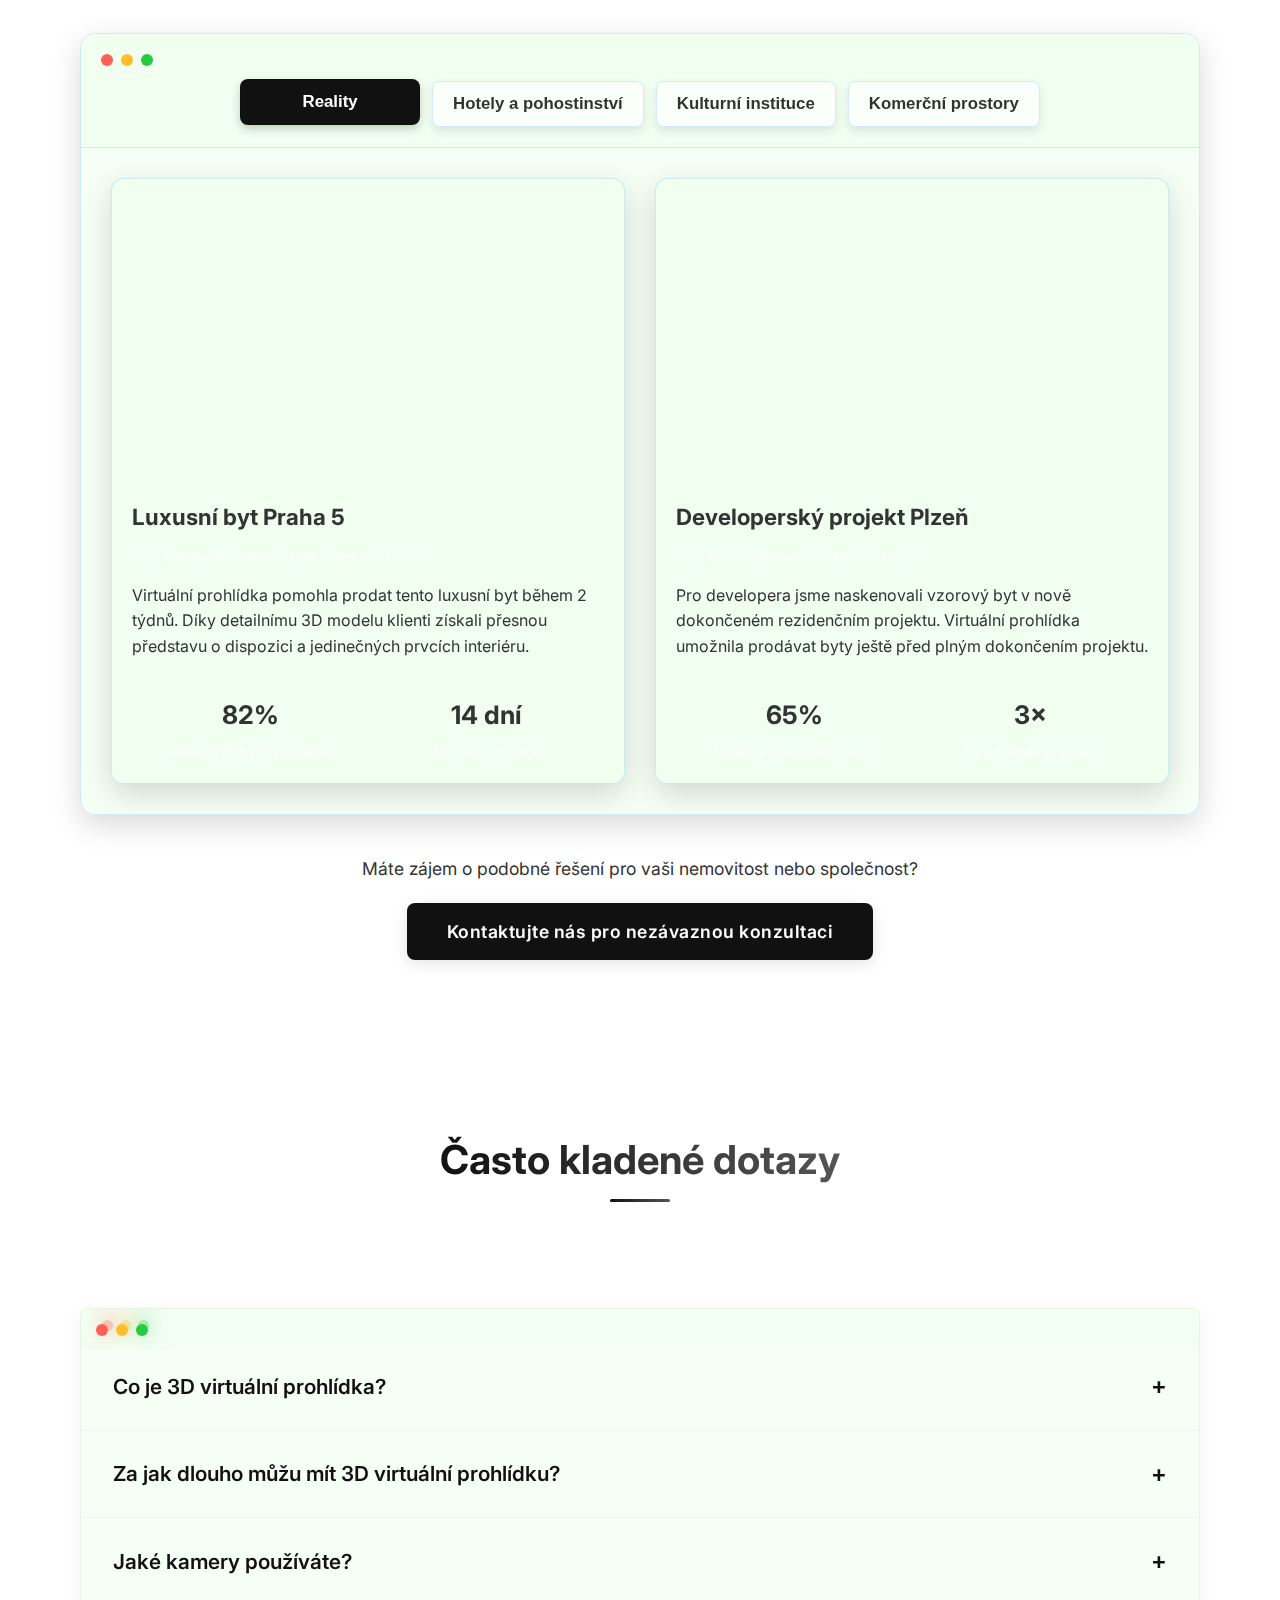
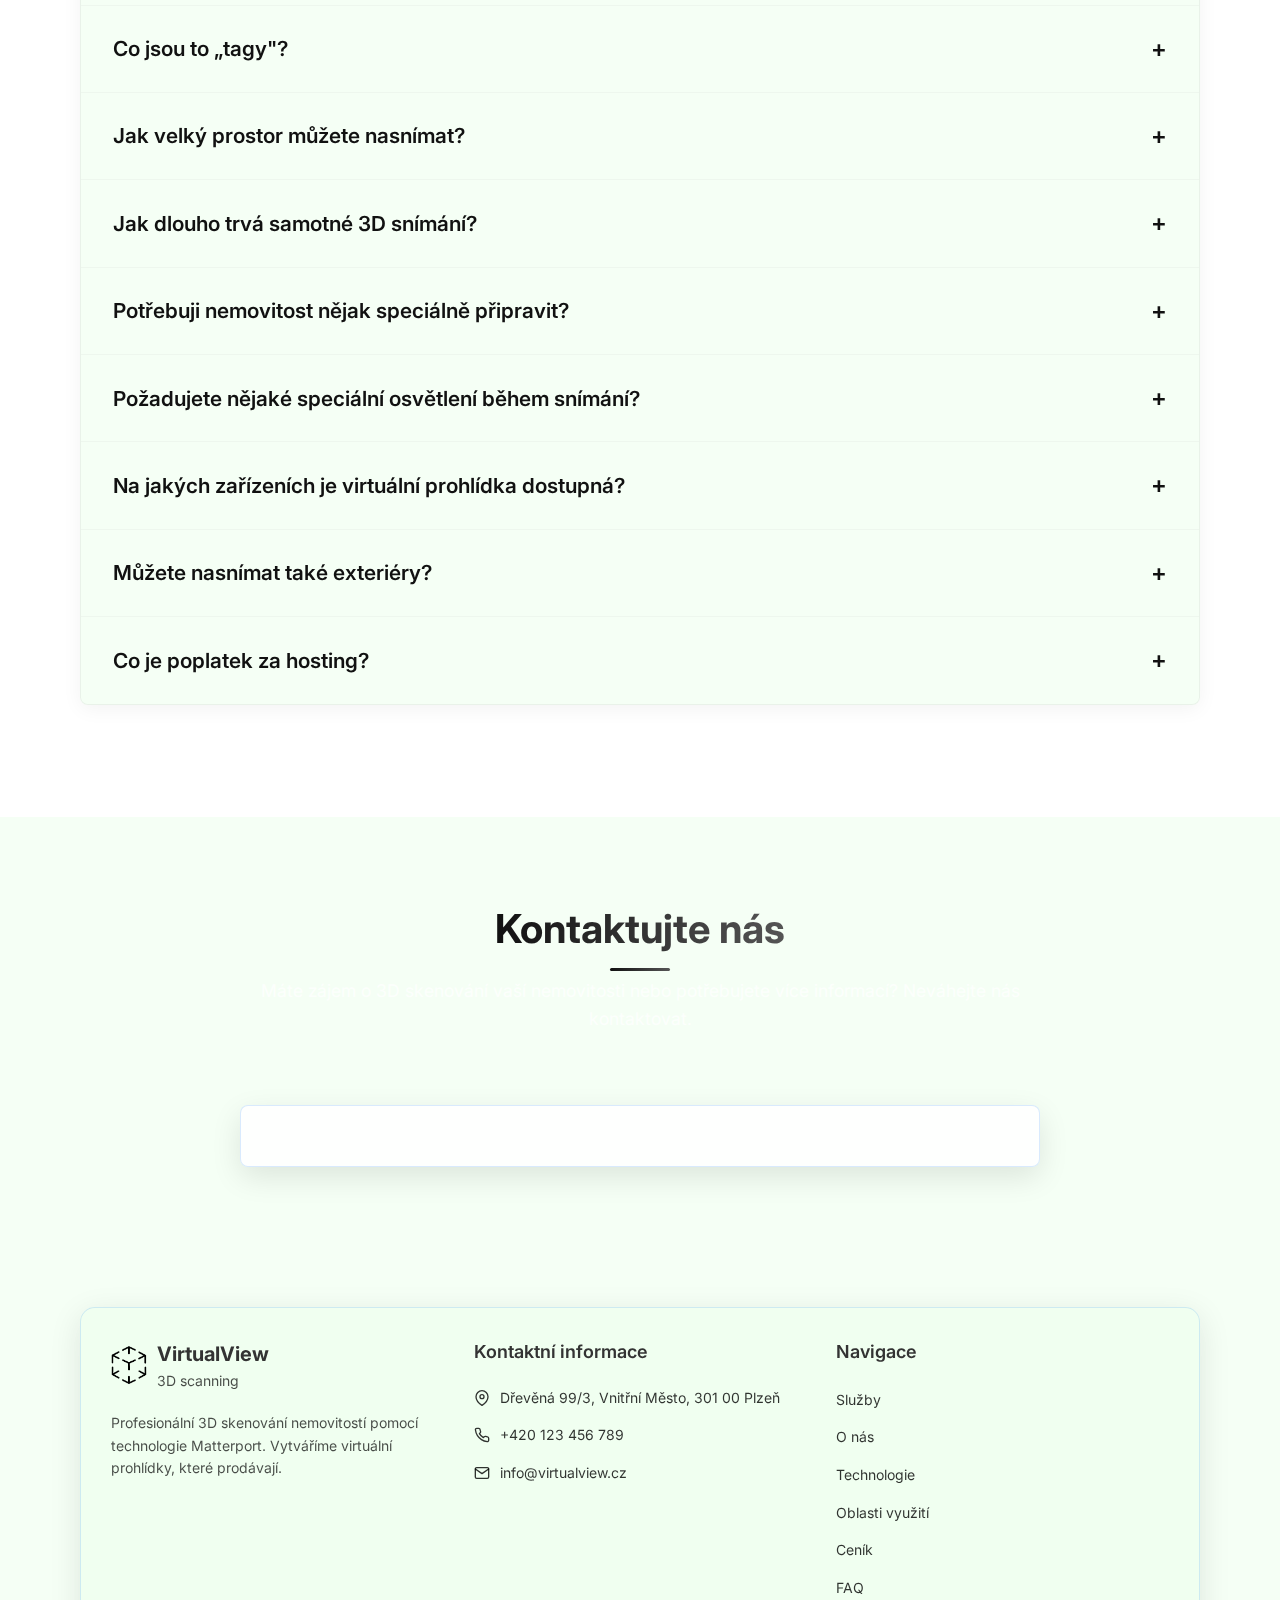
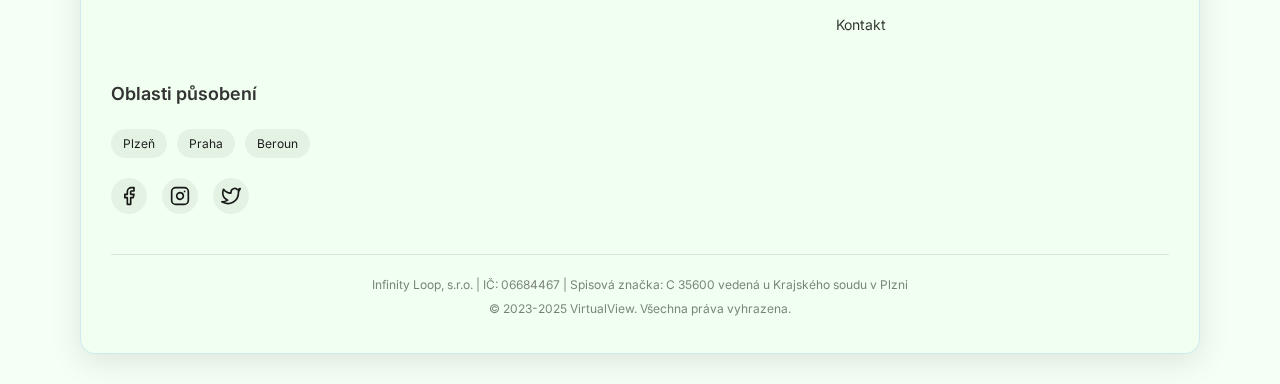
==== commit a736dd7b: "Oprava navigačních odkazů v menu a patičce" ====
--- a/index.html
+++ b/index.html
@@ -30,8 +30,8 @@
                     </div>
                 </a>
                 <ul class="nav-links">
-                    <li><a href="#sluzby">Služby</a></li>
-                    <li><a href="#o-nas">O nás</a></li>
+                    <li><a href="#pomoc">Služby</a></li>
+                    <li><a href="#virtual-capture">O nás</a></li>
                     <li><a href="#oblasti-vyuziti">Oblasti využití</a></li>
                     <li><a href="#pricing">Ceník</a></li>
                     <li><a href="#faq">FAQ</a></li>
@@ -888,8 +888,8 @@
                 <div class="footer-column">
                     <h3 class="footer-heading">Navigace</h3>
                     <ul class="footer-links">
-                        <li><a href="#sluzby">Služby</a></li>
-                        <li><a href="#o-nas">O nás</a></li>
+                        <li><a href="#pomoc">Služby</a></li>
+                        <li><a href="#virtual-capture">O nás</a></li>
                         <li><a href="#technologie">Technologie</a></li>
                         <li><a href="#oblasti-vyuziti">Oblasti využití</a></li>
                         <li><a href="#pricing">Ceník</a></li>
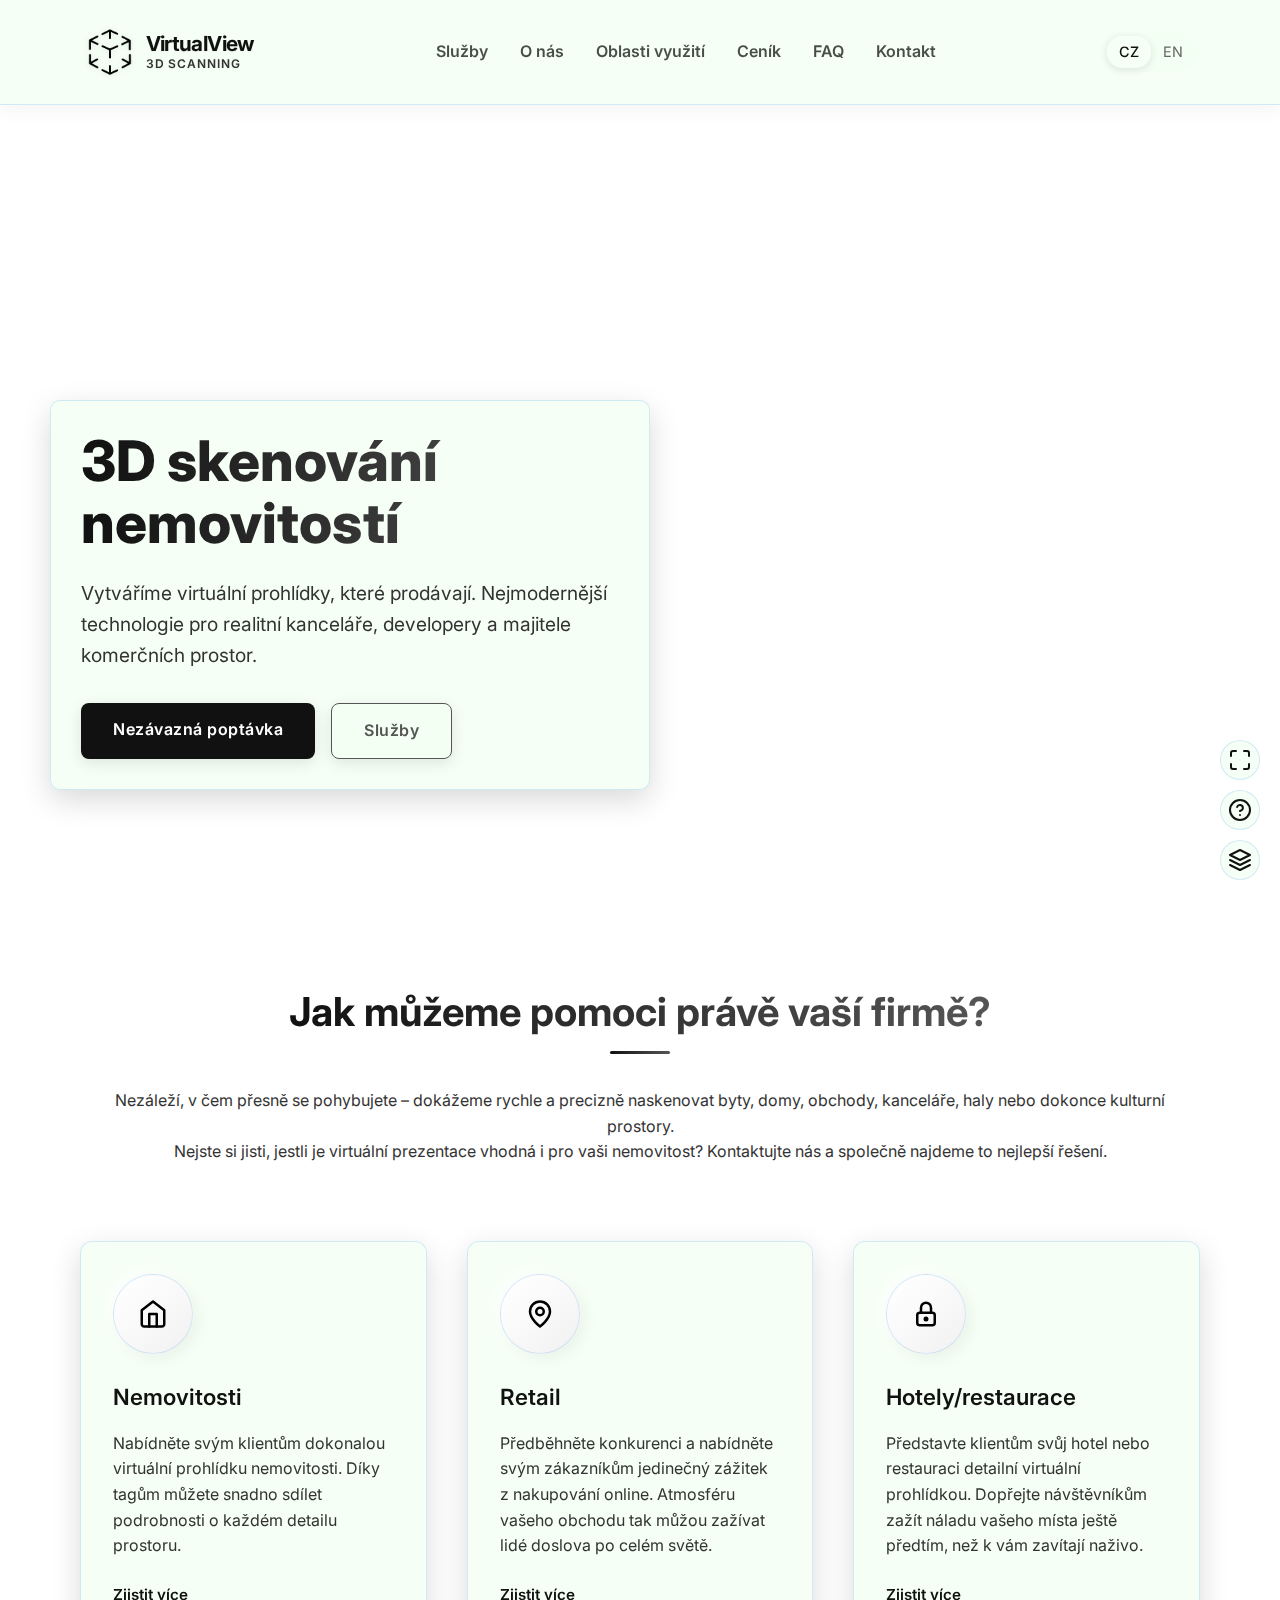
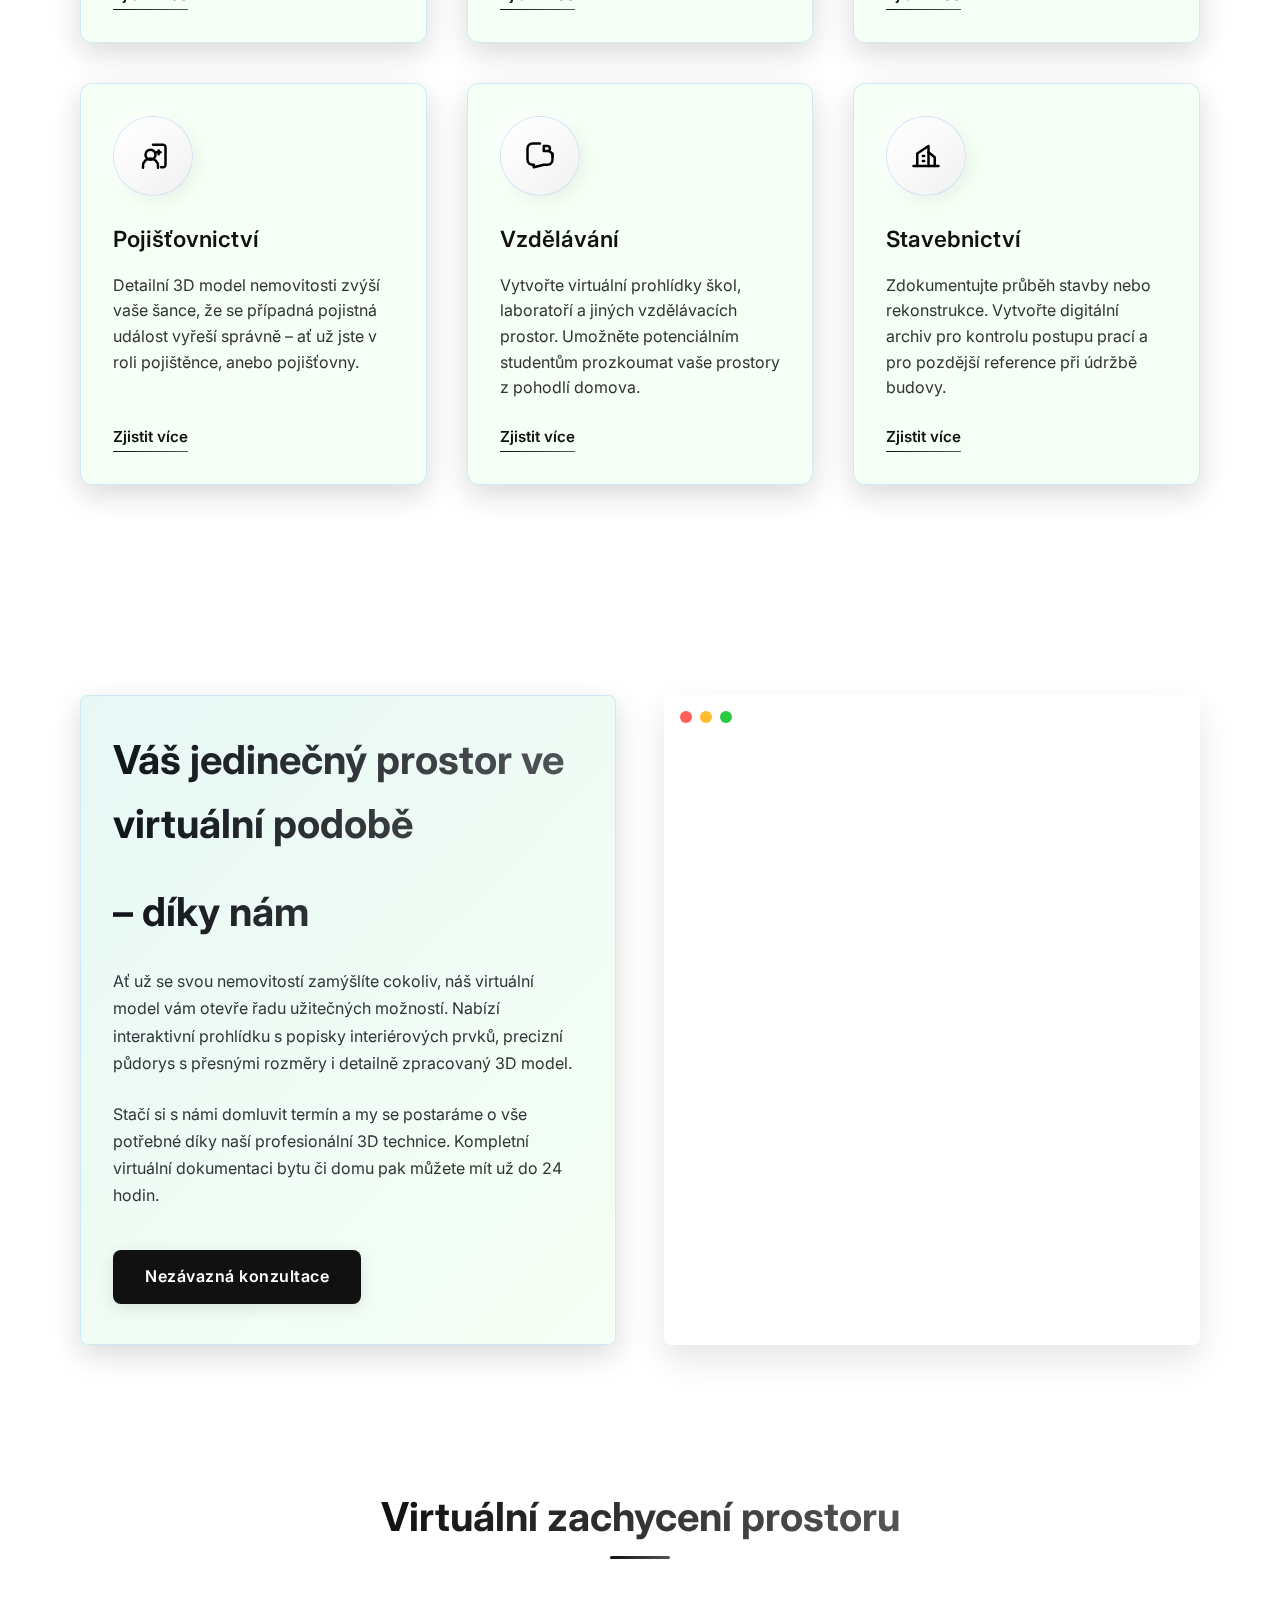
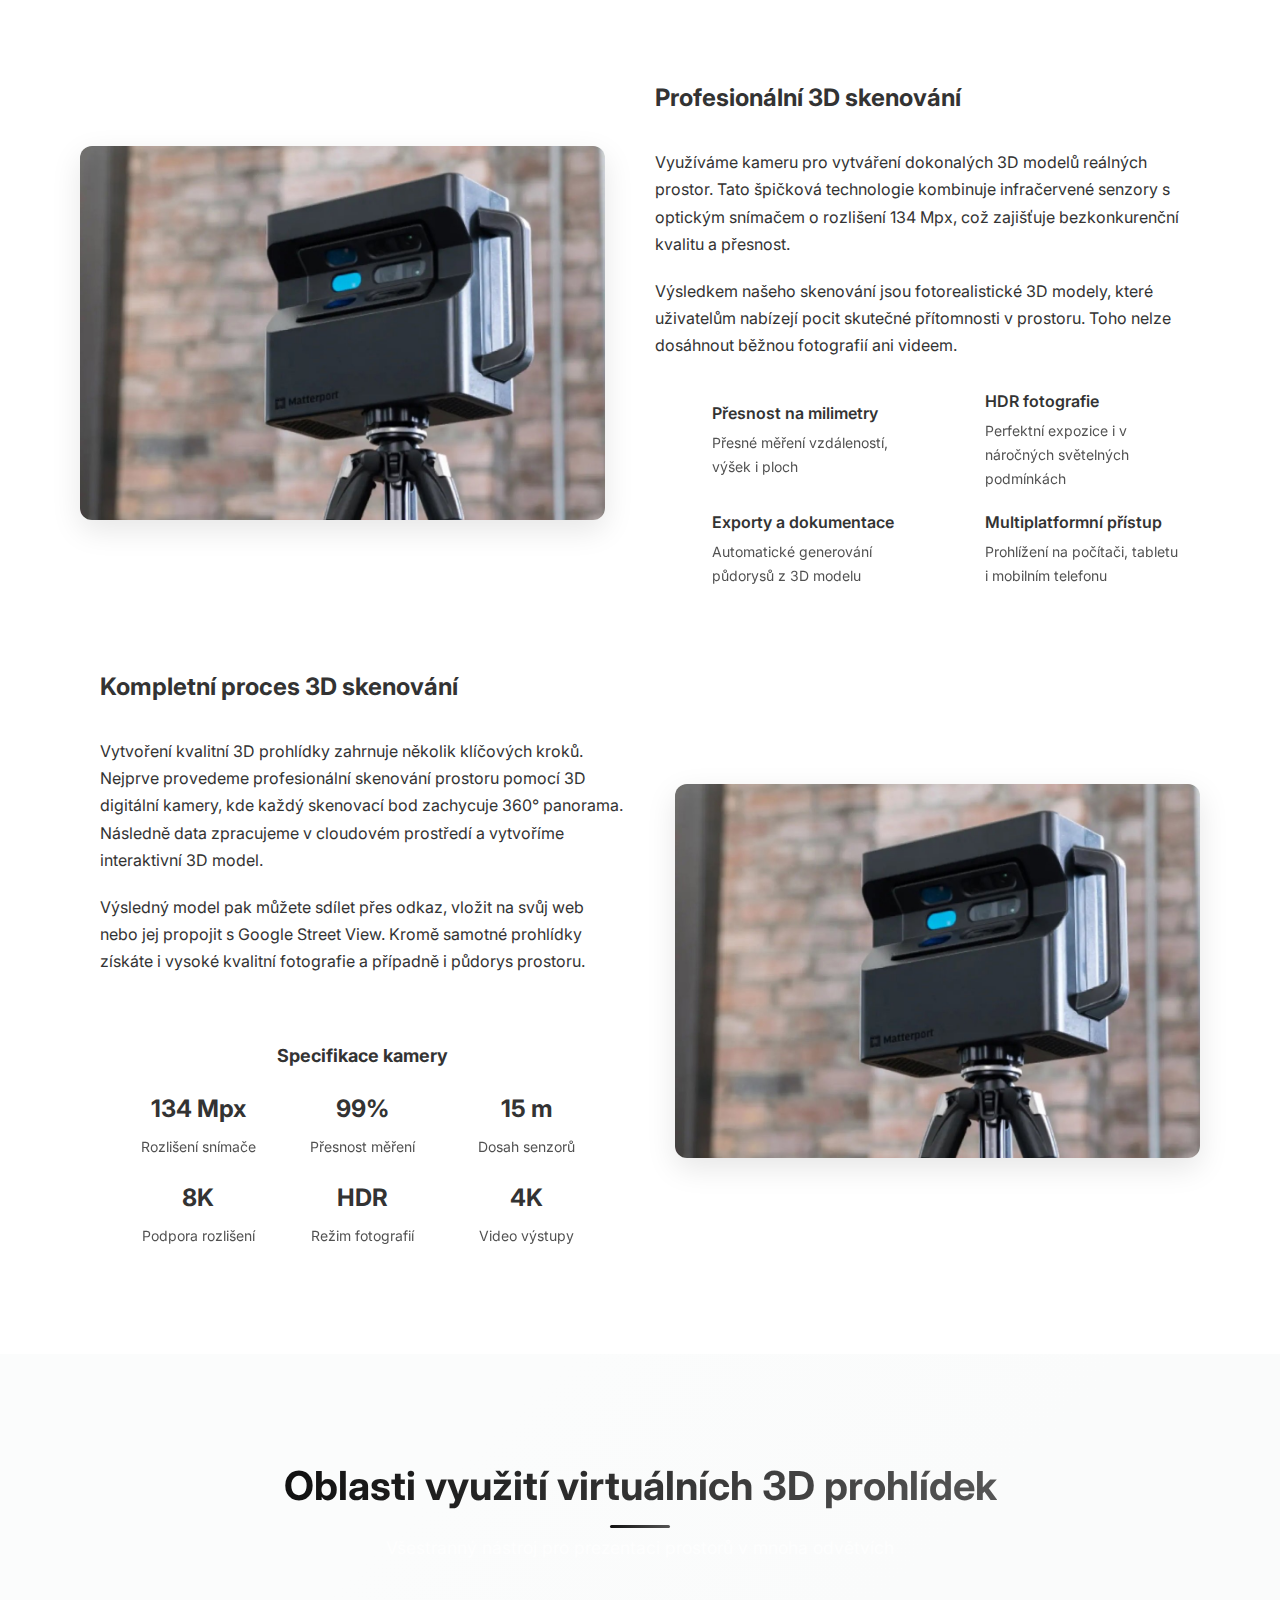
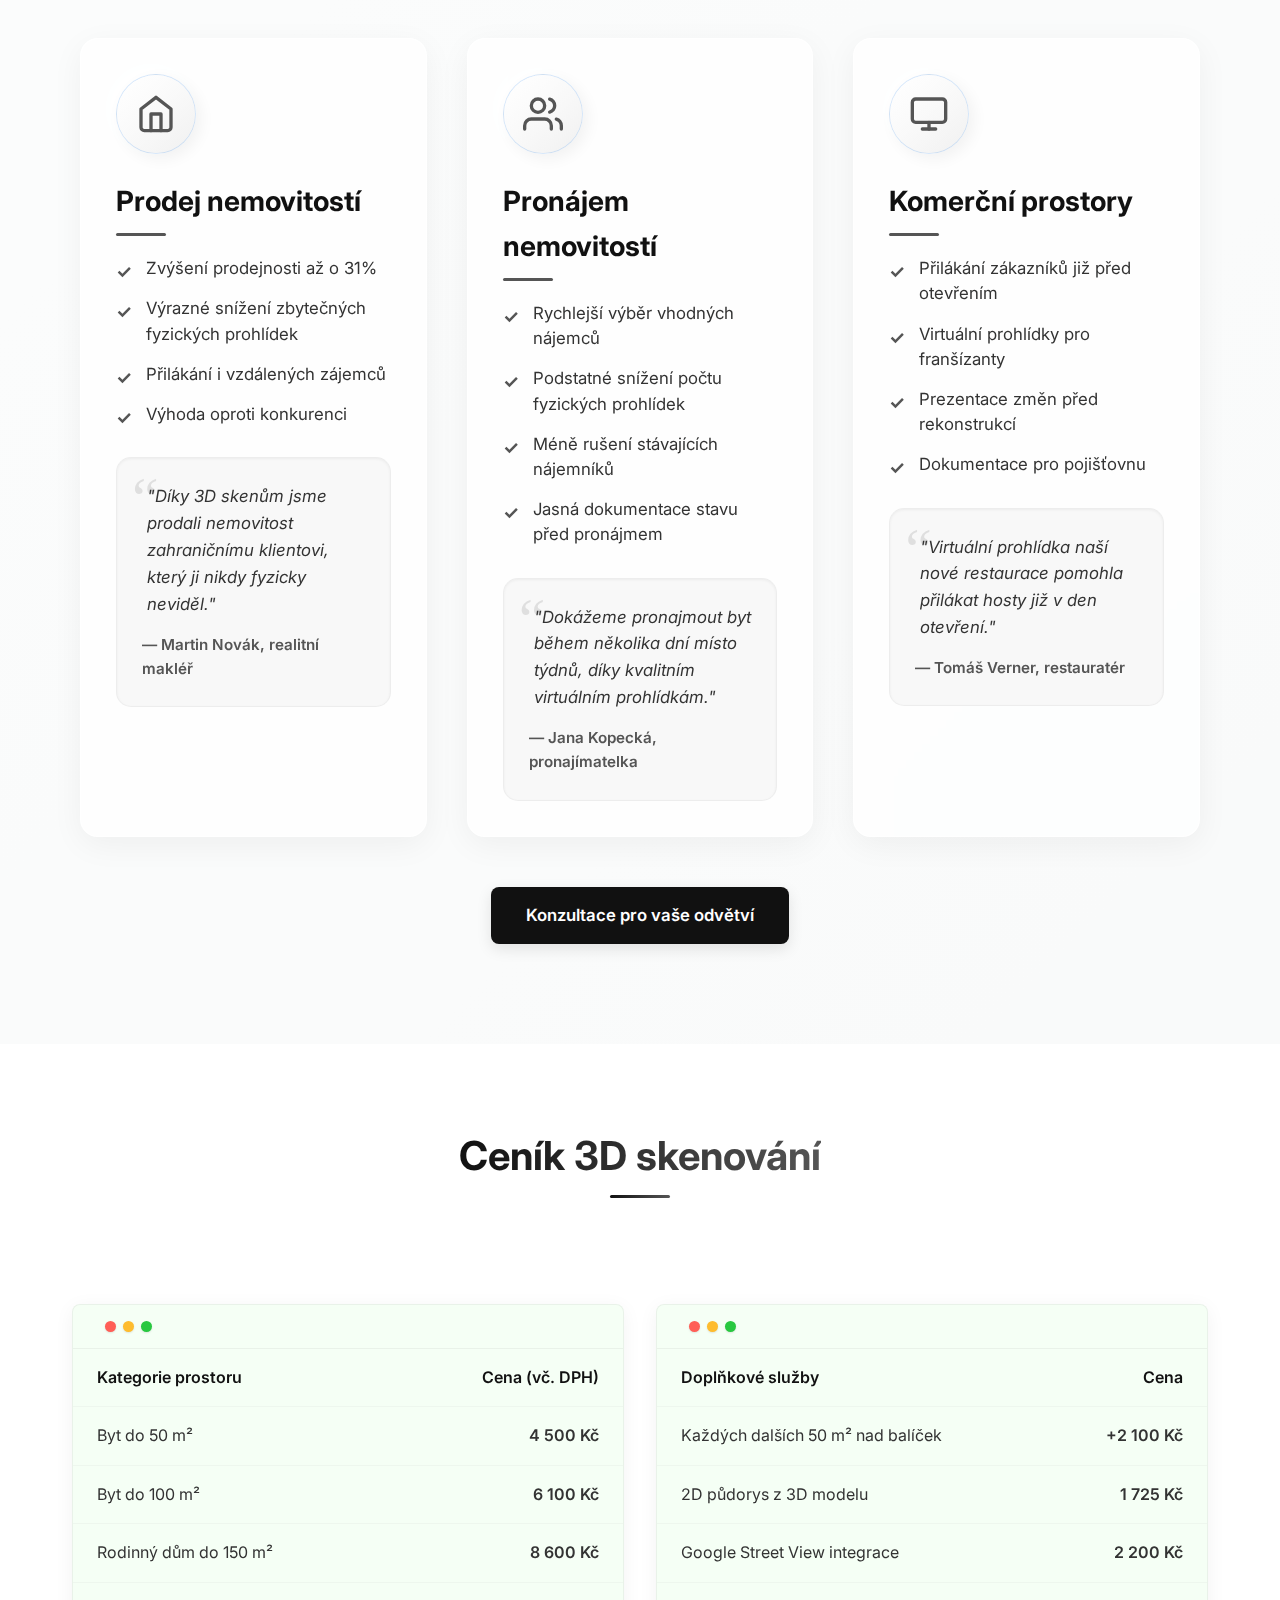
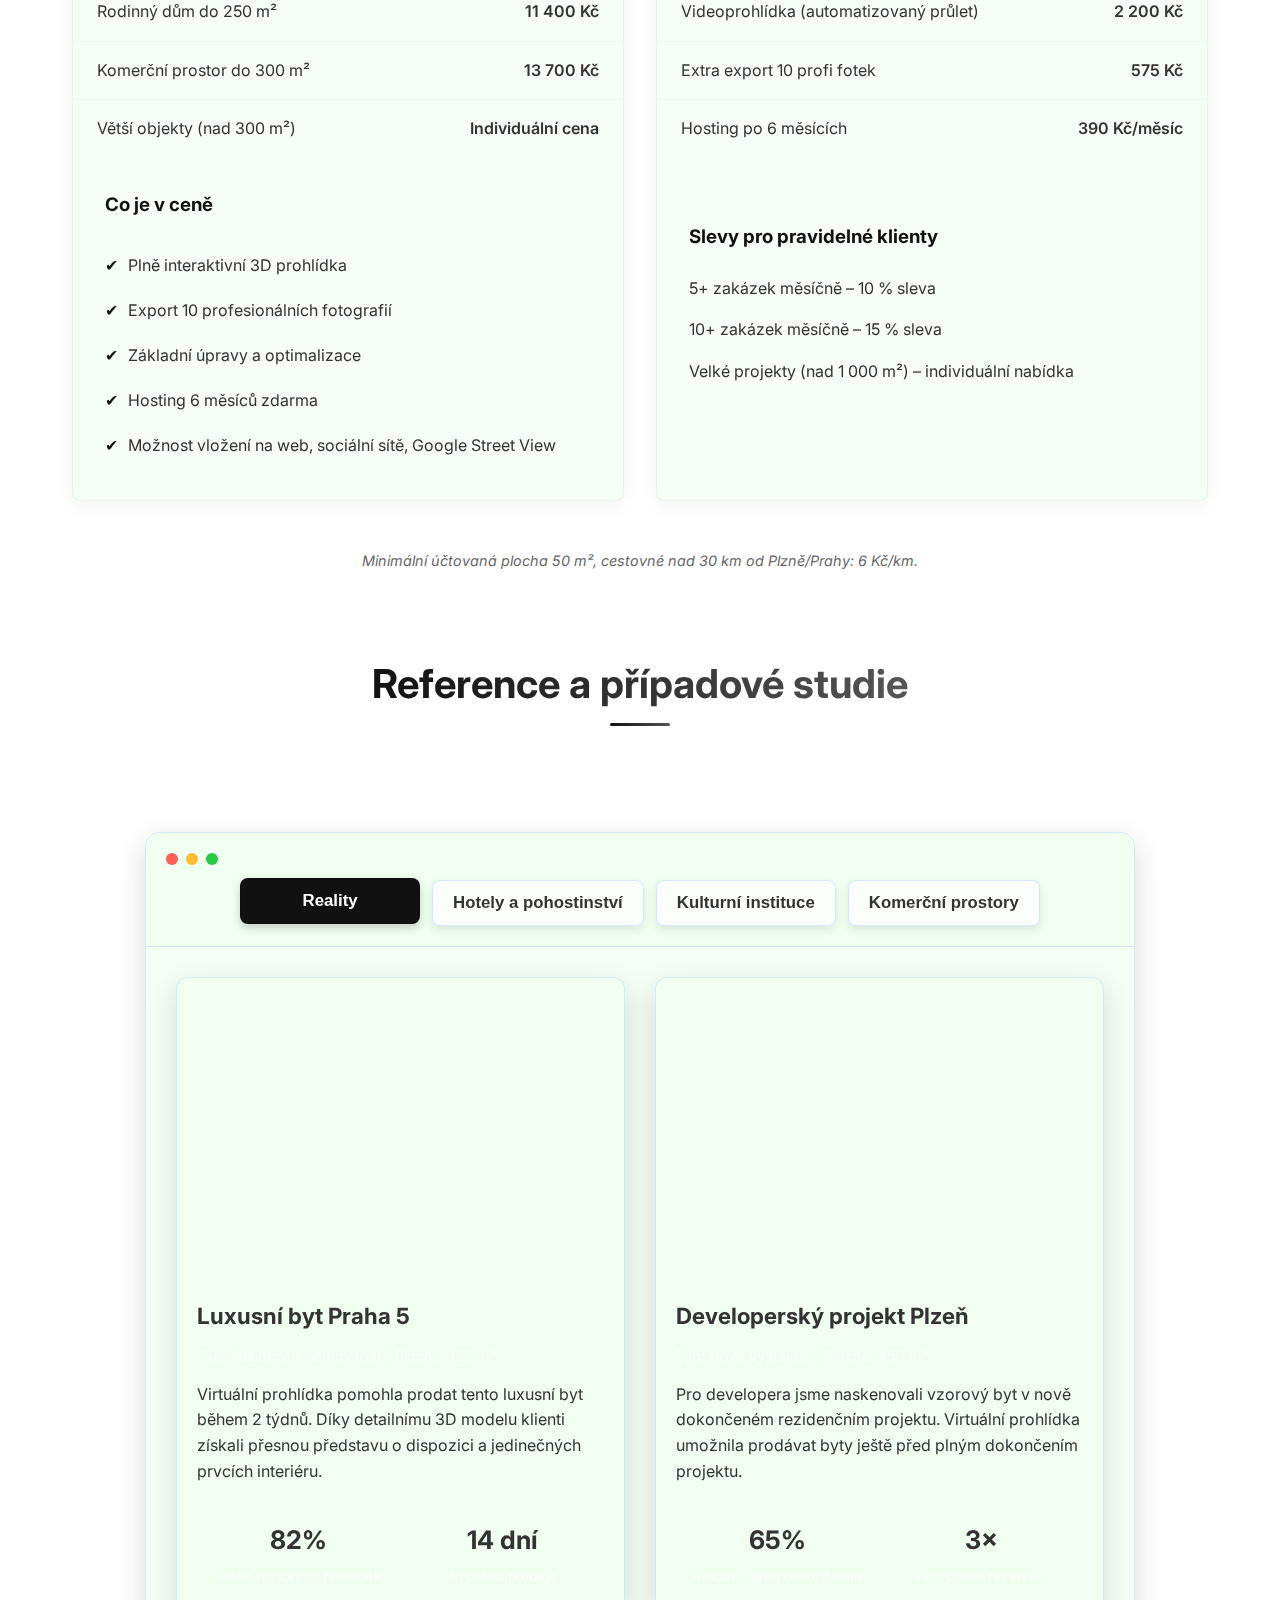
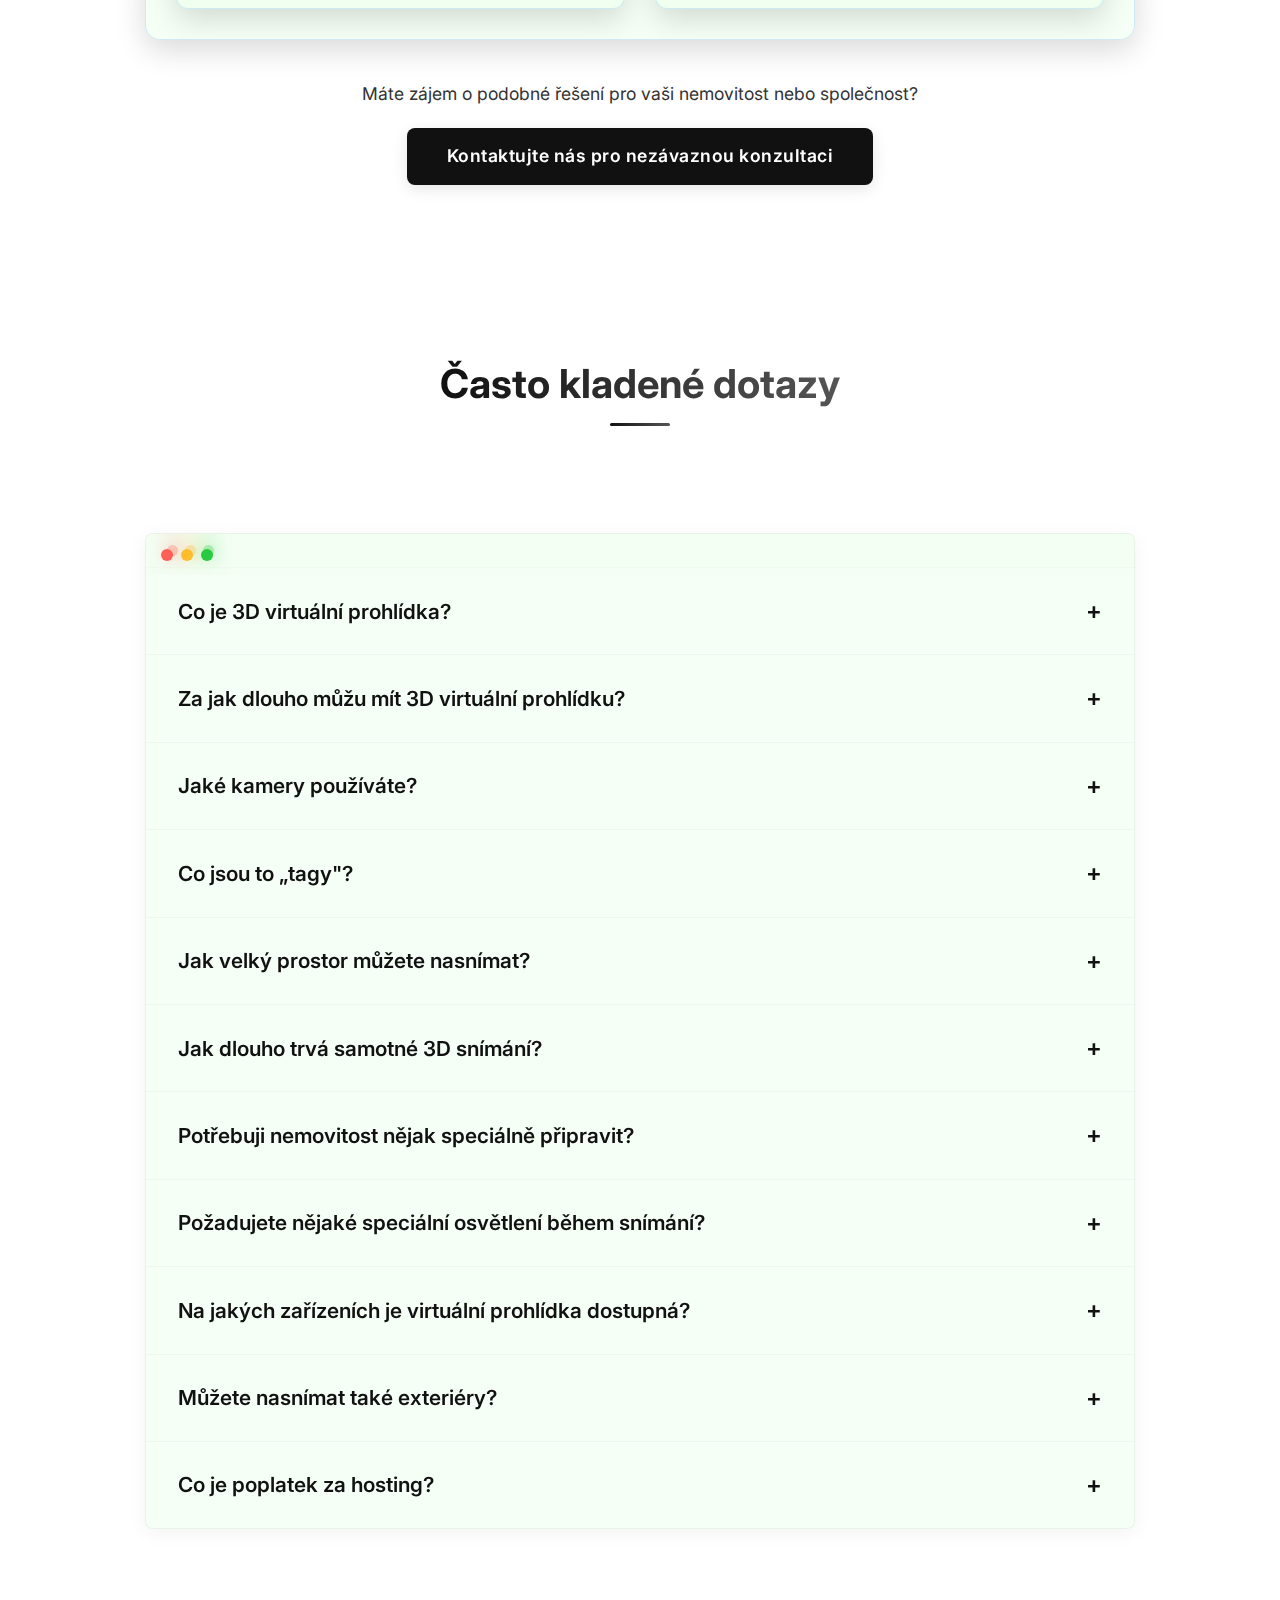
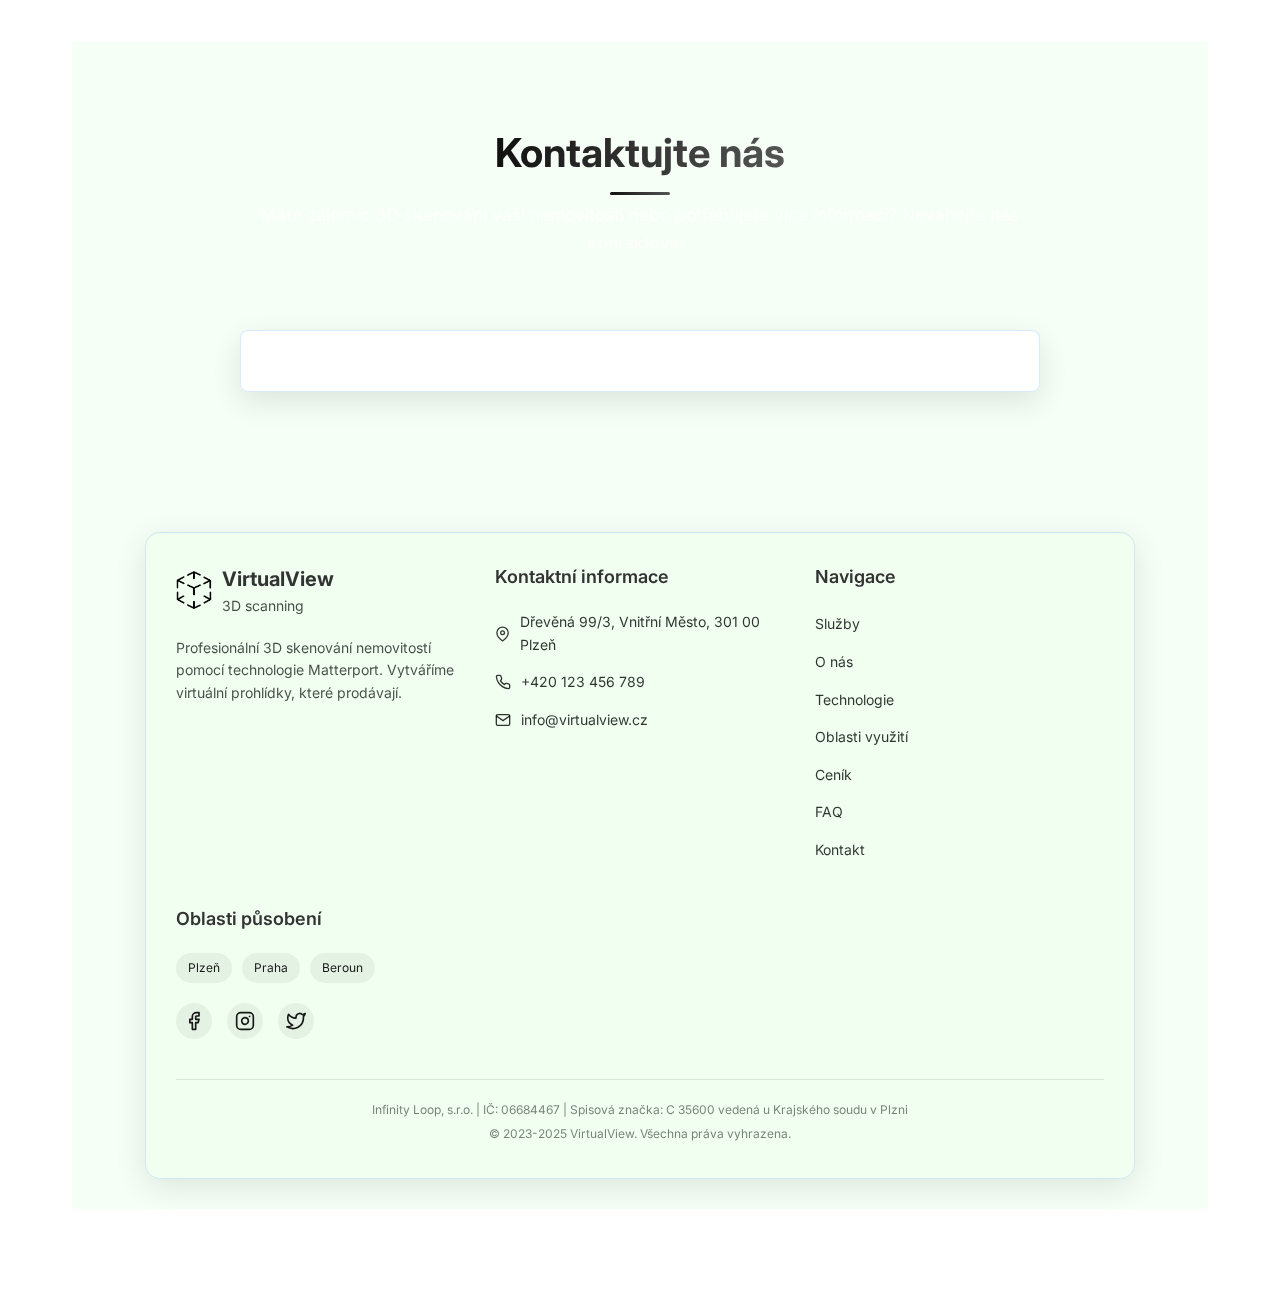
==== commit a5d84a76: "Odstranění kalkulátoru ceny ze sekce ceník" ====
--- a/index.html
+++ b/index.html
@@ -523,58 +523,7 @@
         
         <p class="pricing-note">Minimální účtovaná plocha 50 m², cestovné nad 30 km od Plzně/Prahy: 6 Kč/km.</p>
         
-        <!-- Kalkulátor ceny -->        
-        <div class="price-calculator glass-card">
-            <h3>Spočítejte si cenu 3D skenování</h3>
-            <p>Zadejte velikost prostoru a získejte okamžitý odhad ceny skenování.</p>
-            
-            <div class="calculator-form">
-                <div class="form-group">
-                    <label for="space-type">Typ prostoru:</label>
-                    <select id="space-type" class="calculator-input">
-                        <option value="residential">Byt nebo dům</option>
-                        <option value="commercial">Komerční prostor</option>
-                        <option value="industrial">Průmyslový objekt</option>
-                        <option value="cultural">Kulturní či historický objekt</option>
-                    </select>
-                </div>
-                
-                <div class="form-group">
-                    <label for="space-size">Velikost prostoru (m²):</label>
-                    <input type="number" id="space-size" min="50" value="100" class="calculator-input">
-                </div>
-                
-                <div class="form-group">
-                    <label for="location">Lokace:</label>
-                    <select id="location" class="calculator-input">
-                        <option value="plzen">Plzeň (do 30 km)</option>
-                        <option value="berounsko">Berounsko</option>
-                        <option value="praha">Praha</option>
-                        <option value="other">Jiná lokace</option>
-                    </select>
-                </div>
-                
-                <div class="form-group" id="distance-group" style="display:none;">
-                    <label for="distance">Vzdálenost (km):</label>
-                    <input type="number" id="distance" min="30" value="50" class="calculator-input">
-                </div>
-                
-                <button type="button" id="calculate-price" class="btn-primary">Spočítat cenu</button>
-            </div>
-            
-            <div class="calculator-result">
-                <h4>Odhadovaná cena:</h4>
-                <div class="price-result">
-                    <span id="price-value">-- --</span> Kč
-                </div>
-                <p class="result-note">Cena je pouze orientační. Pro přesnou nabídku nás kontaktujte.</p>
-                <div class="calculator-cta">
-                    <a href="#kontakt" class="btn-secondary">Nezávazná poptávka</a>
-                </div>
-            </div>
-        </div>
-    </div>
-</section>
+
 
 <!-- Reference a případové studie -->
 <section id="reference" class="section reference-section">
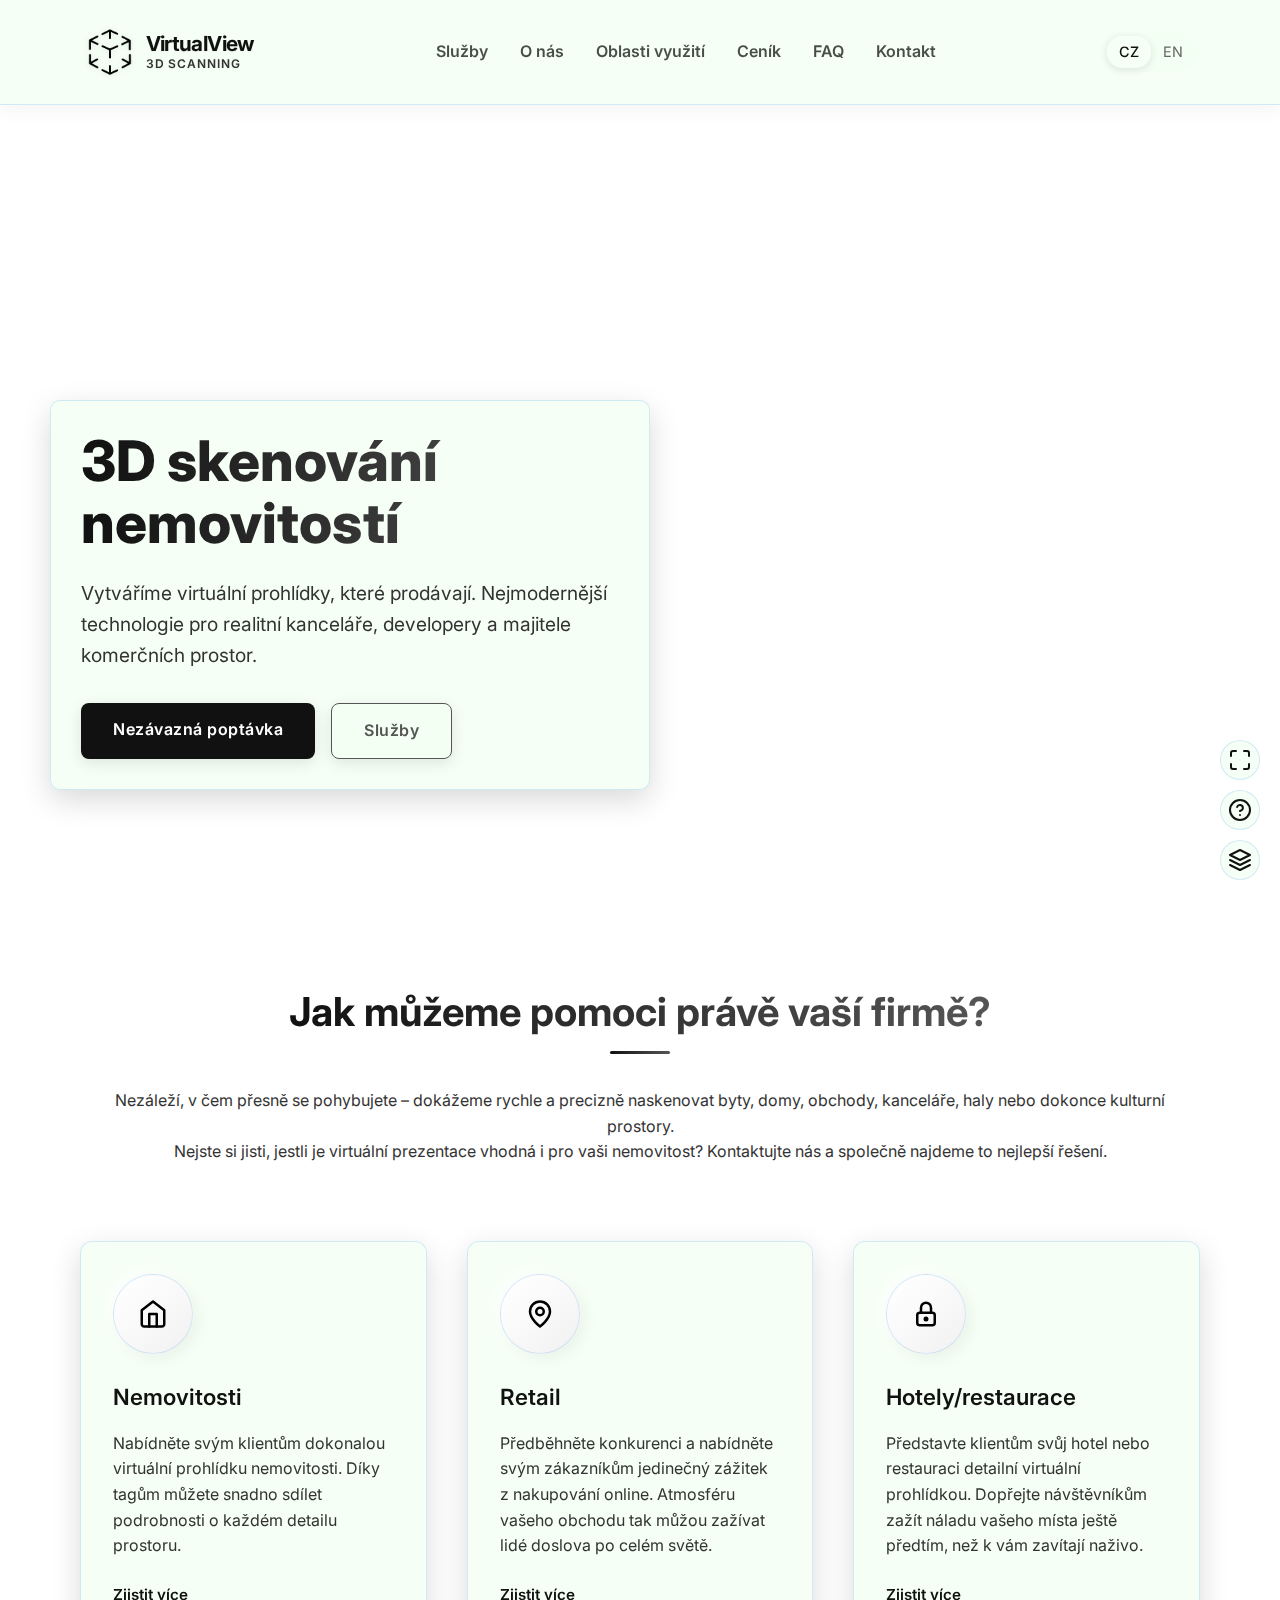
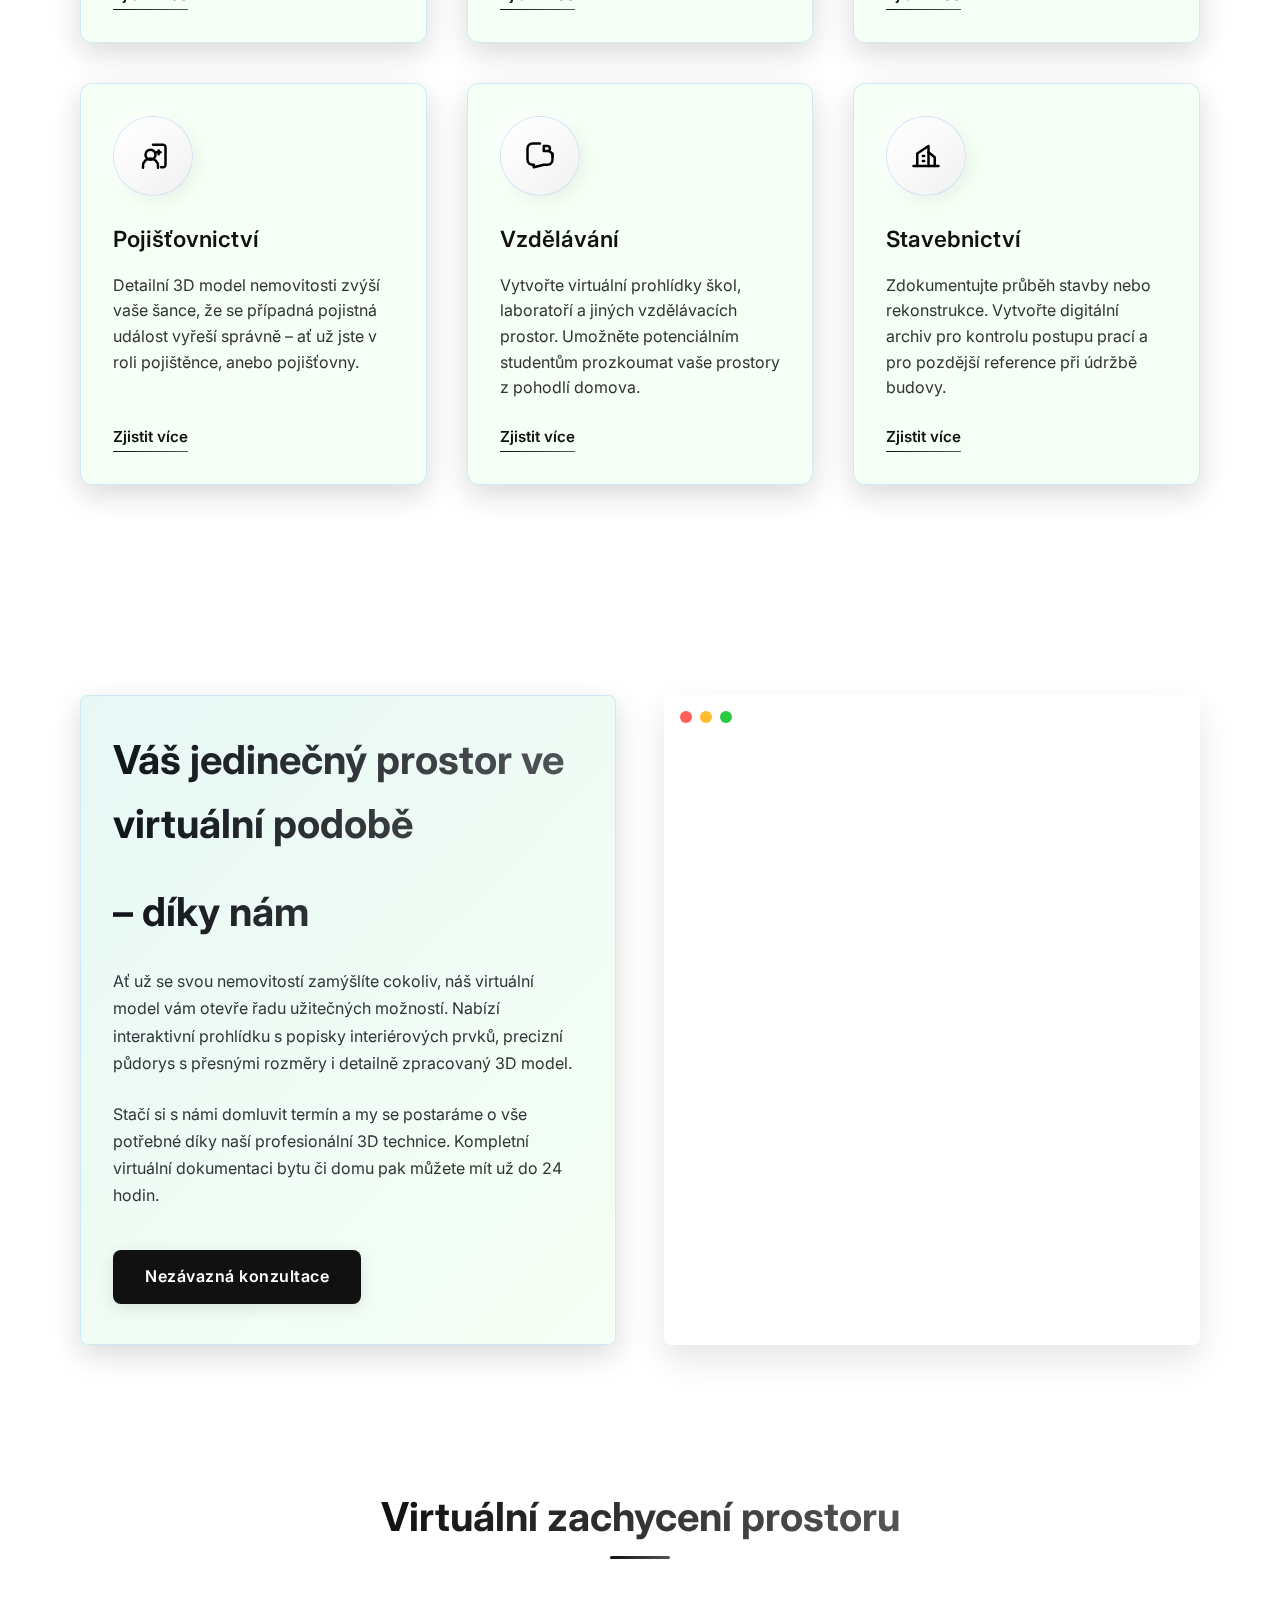
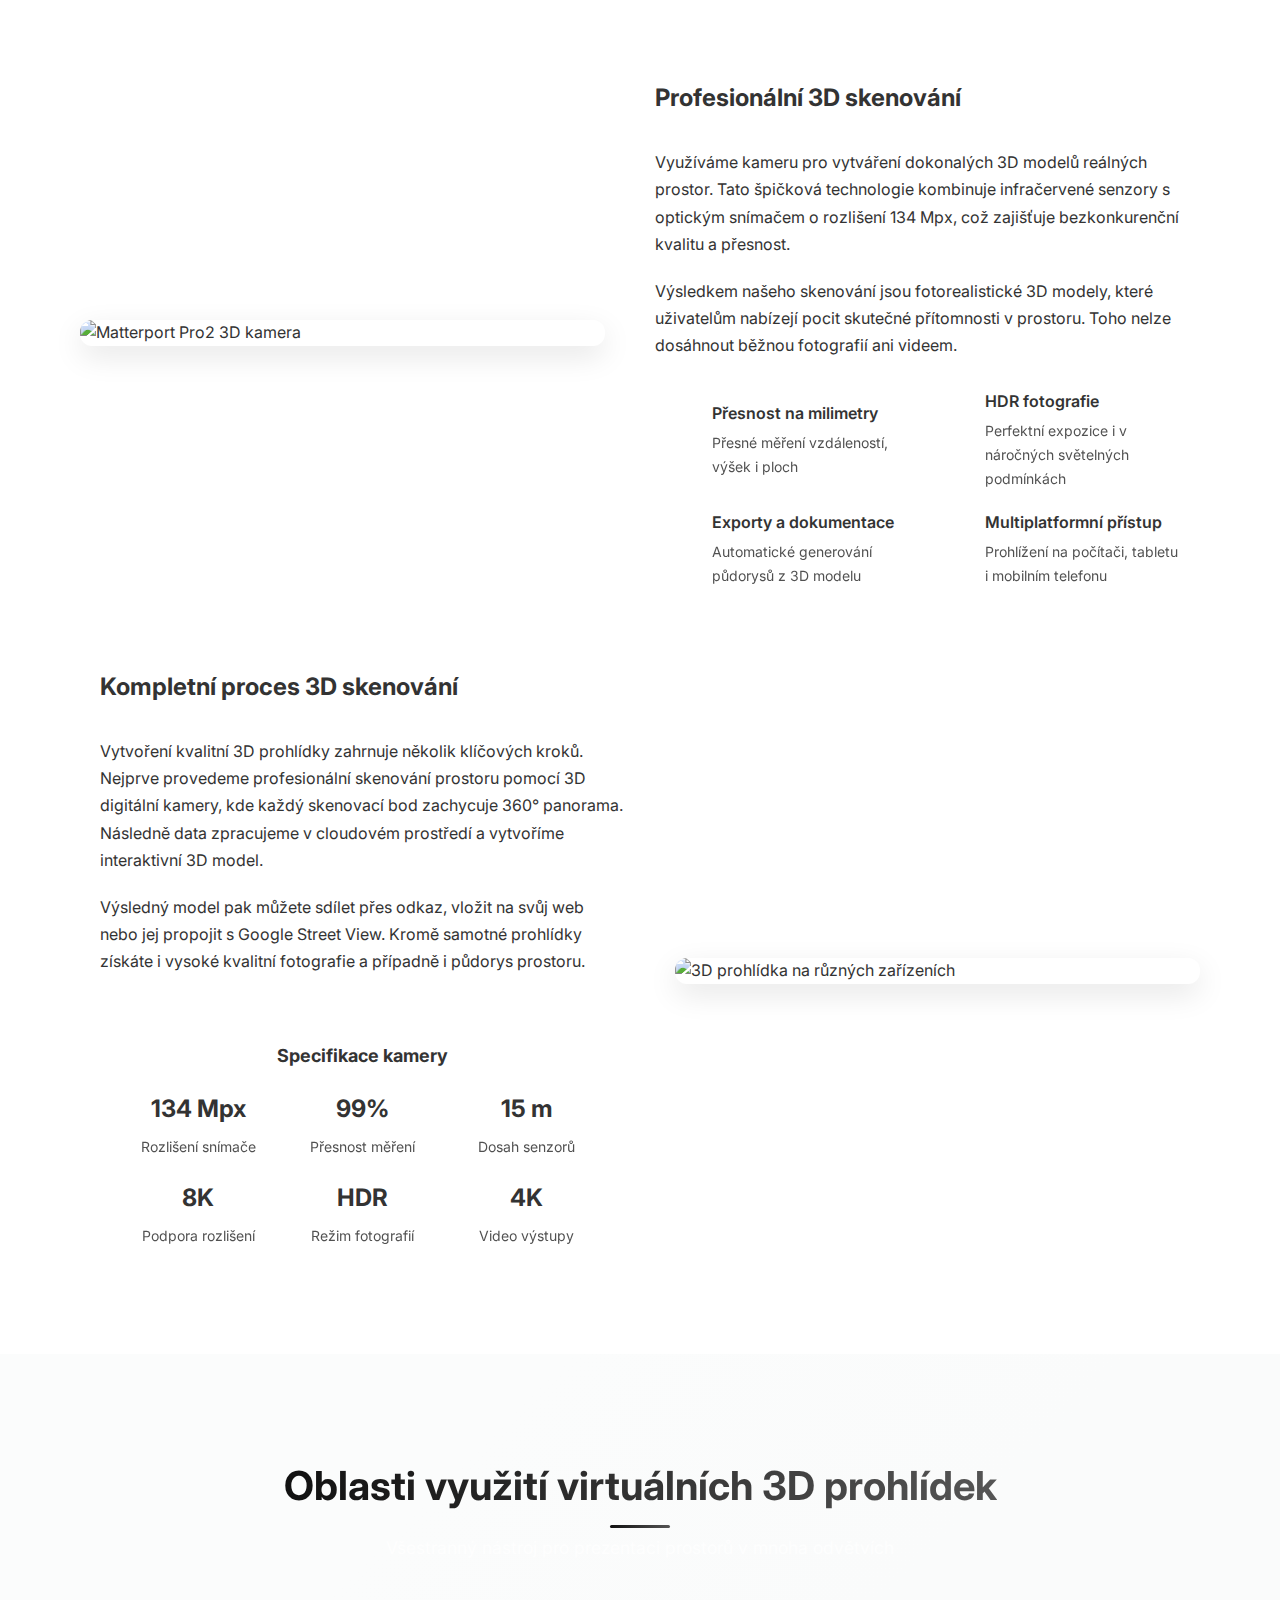
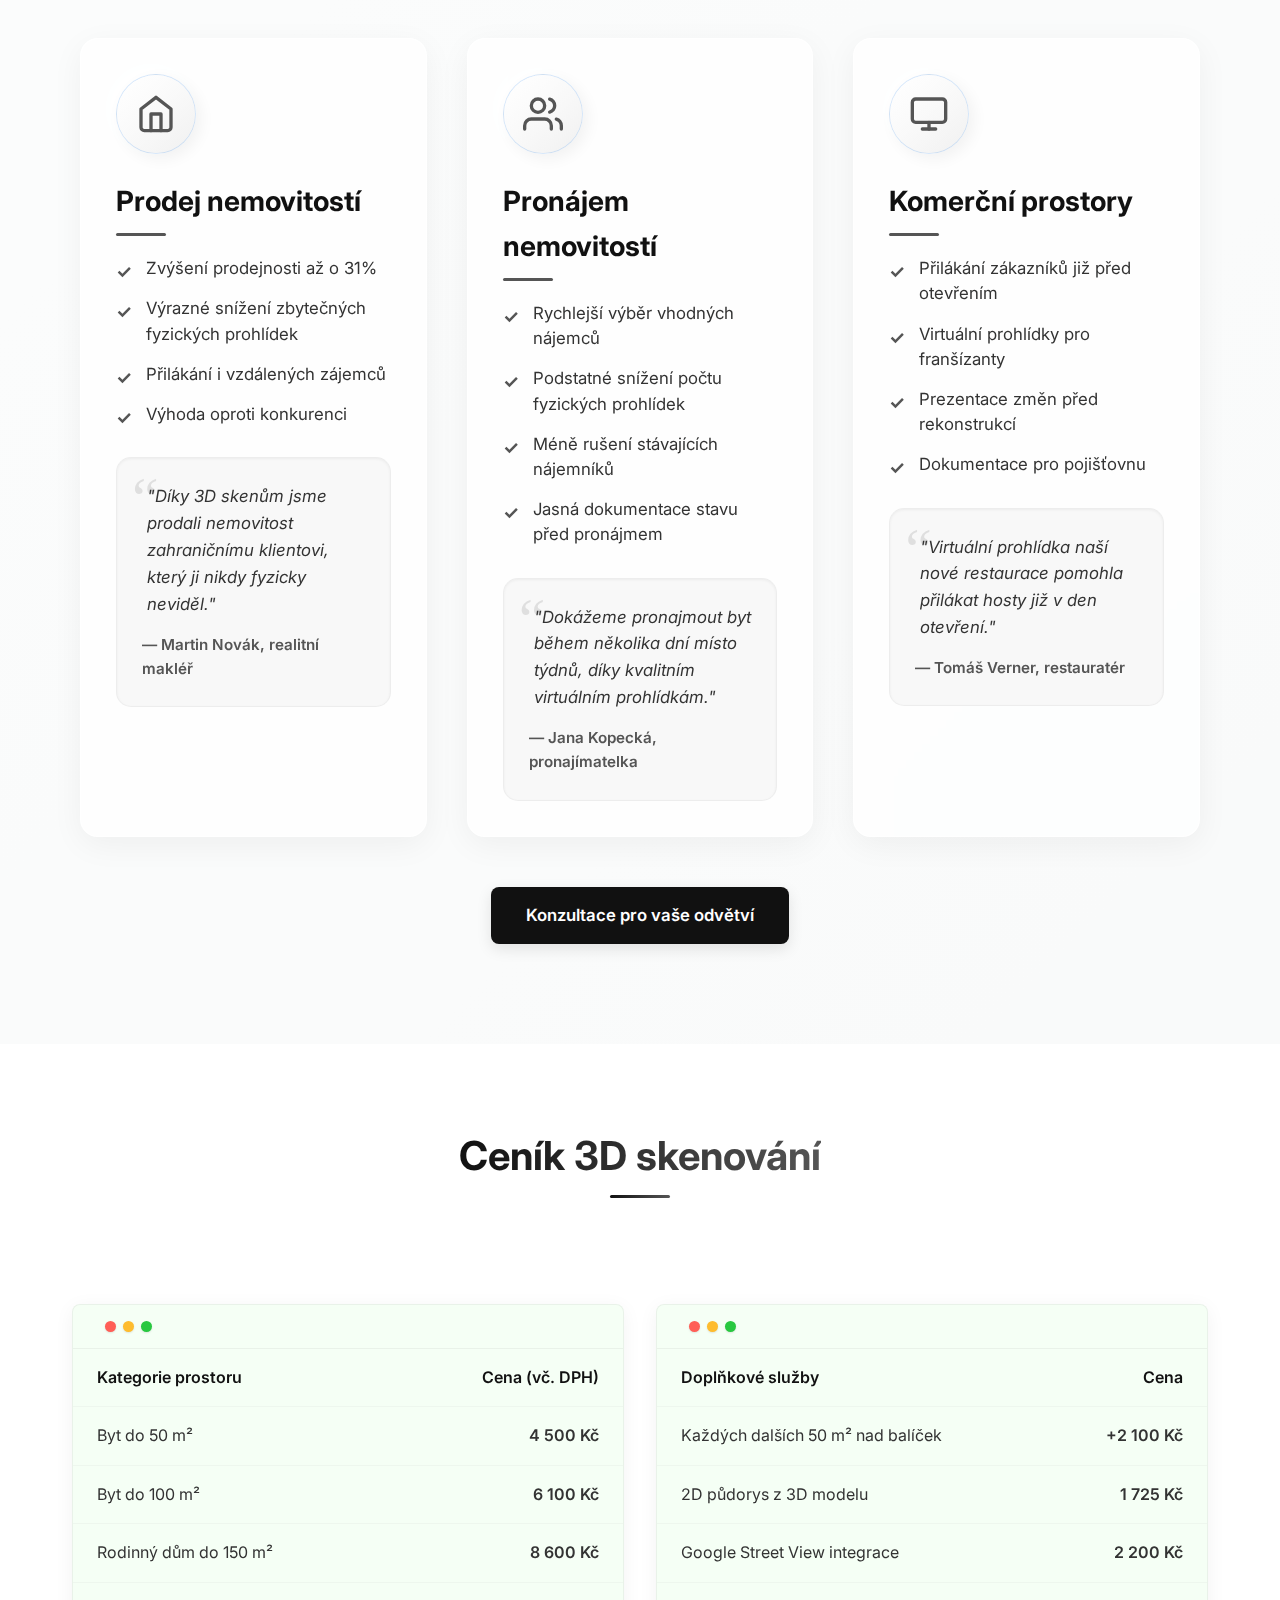
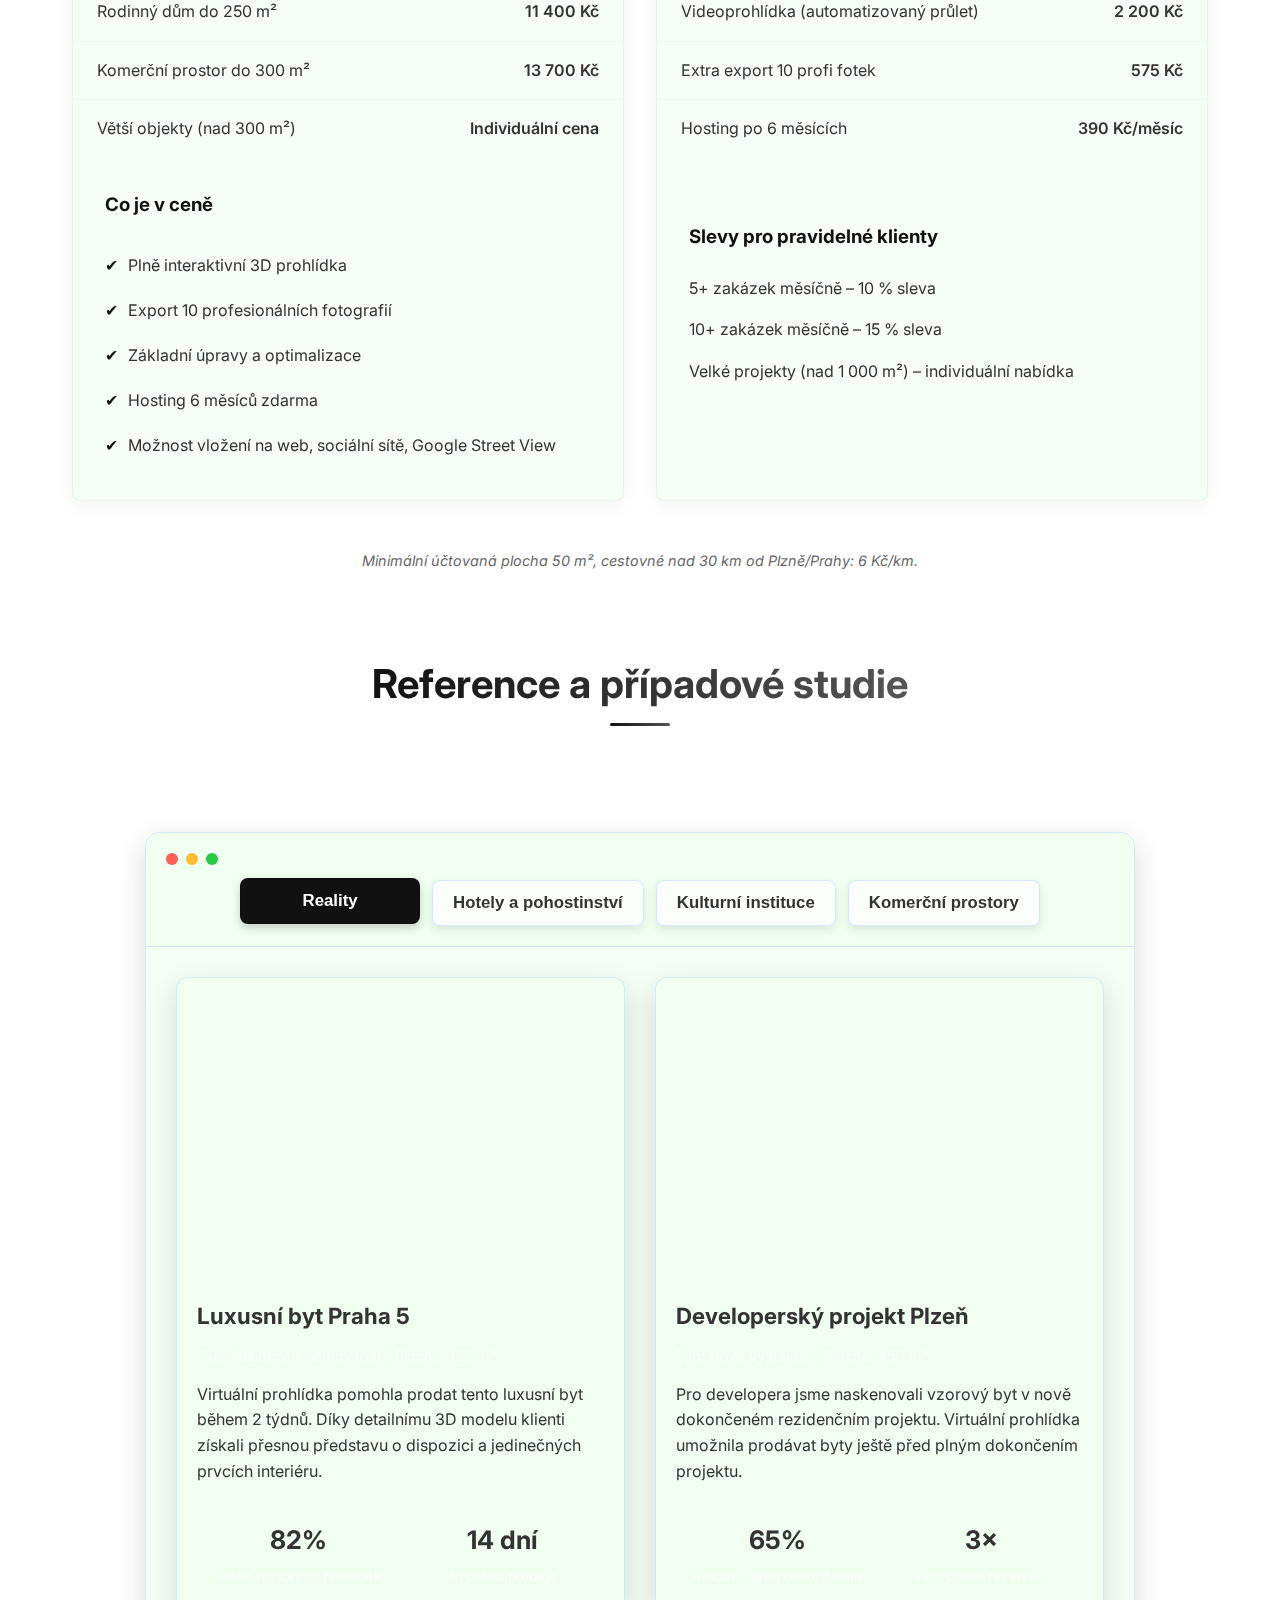
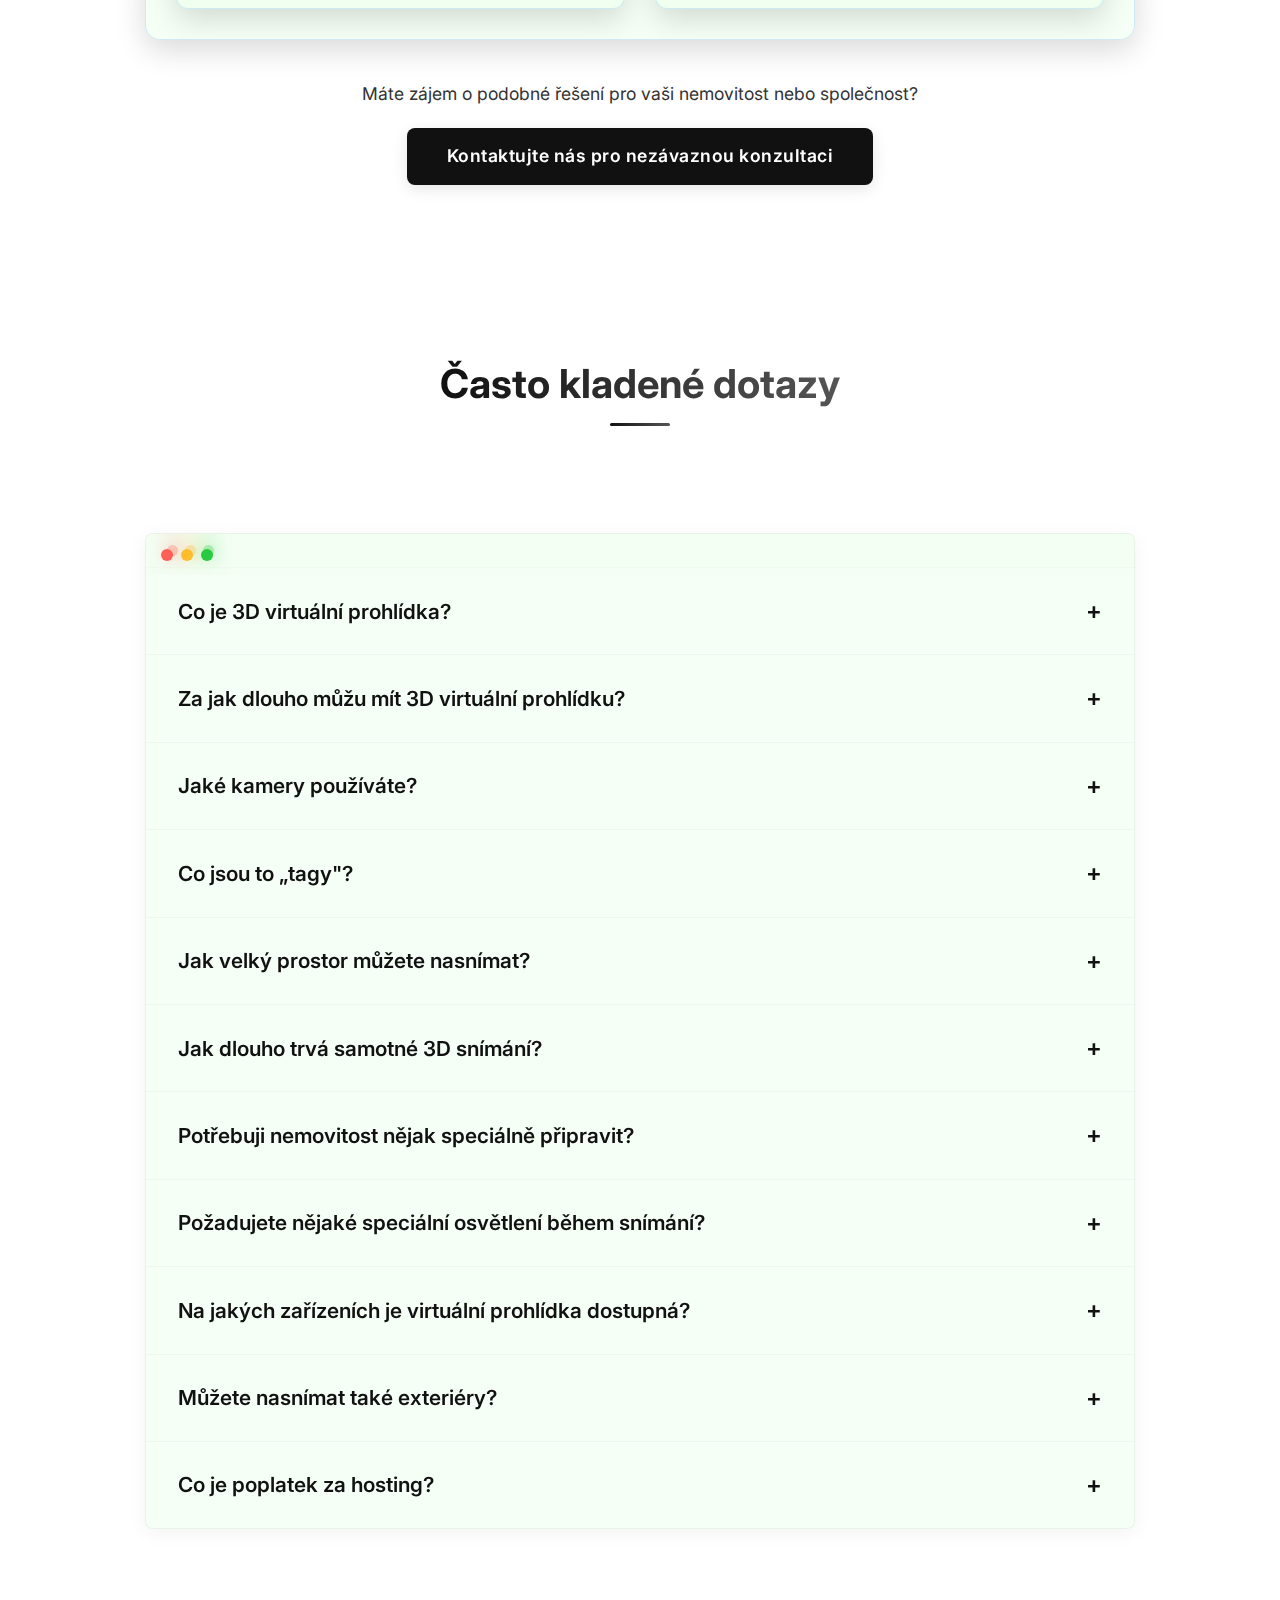
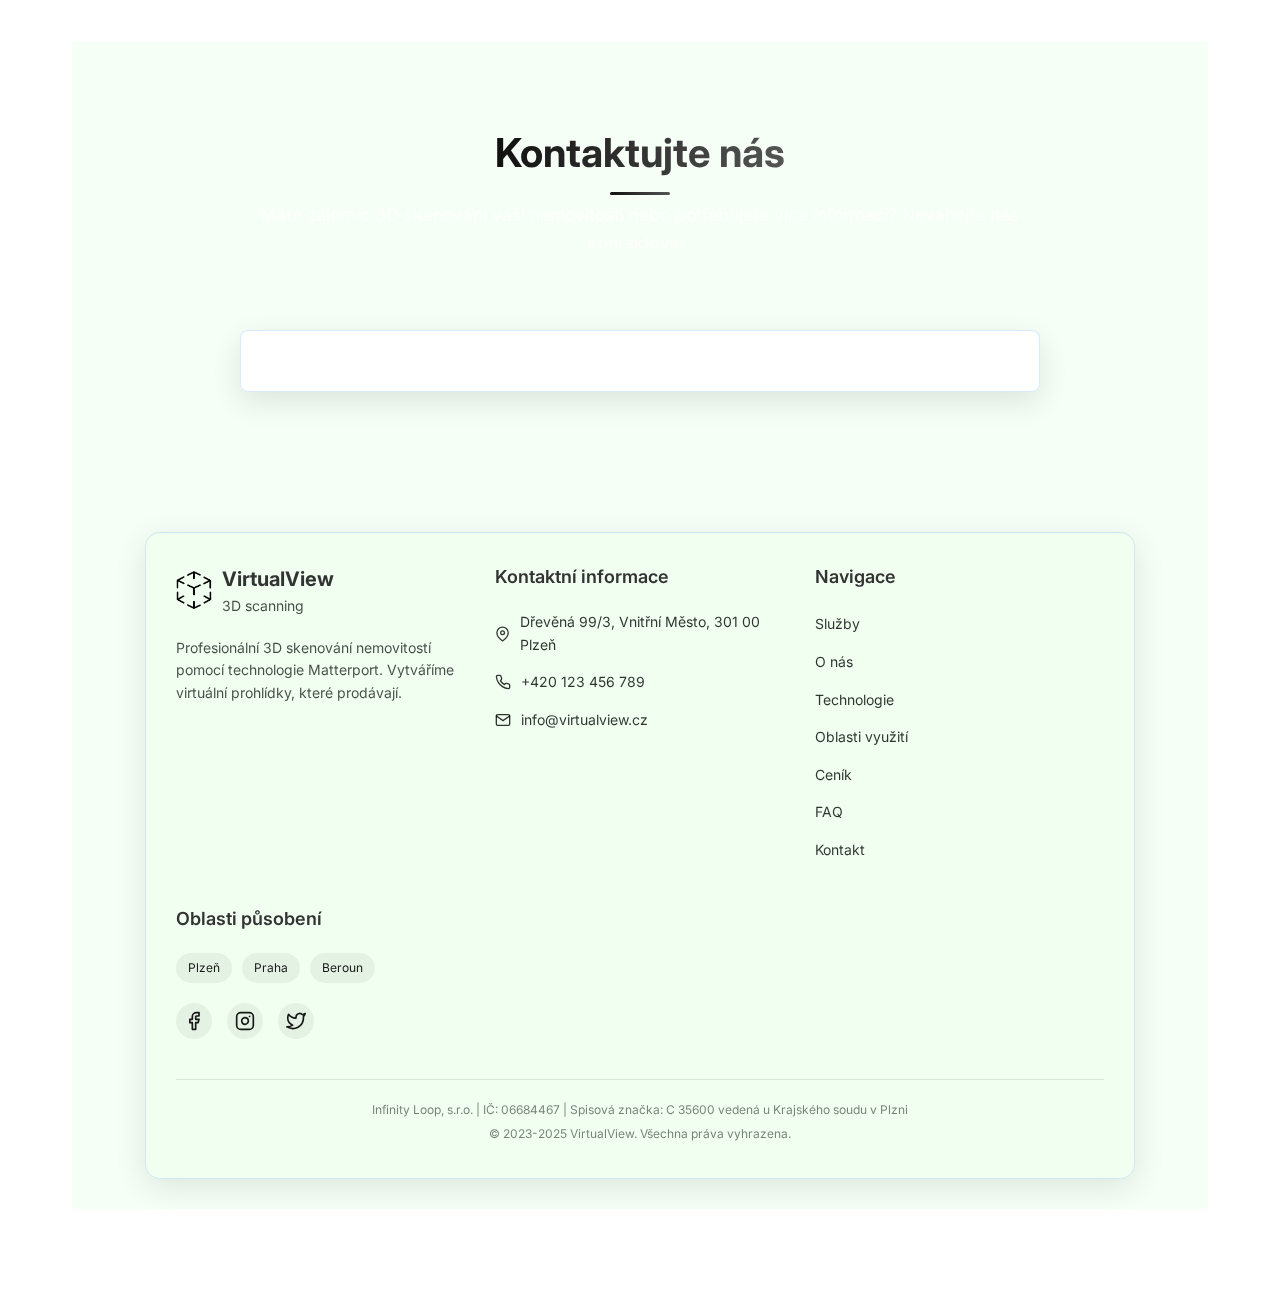
==== commit 31ae7bec: "Aktualizace obrázků a změna cesty k obrázkům v HTML" ====
--- a/index.html
+++ b/index.html
@@ -272,7 +272,7 @@
             
             <div class="tech-process-row reverse">
                 <div class="tech-process-image">
-                    <img src="images/orig.jpg" alt="3D prohlídka na různých zařízeních">
+                    <img src="images/orig-2.jpg" alt="3D prohlídka na různých zařízeních">
                 </div>
                 <div class="tech-process-content">
                     <h3>Kompletní proces 3D skenování</h3>
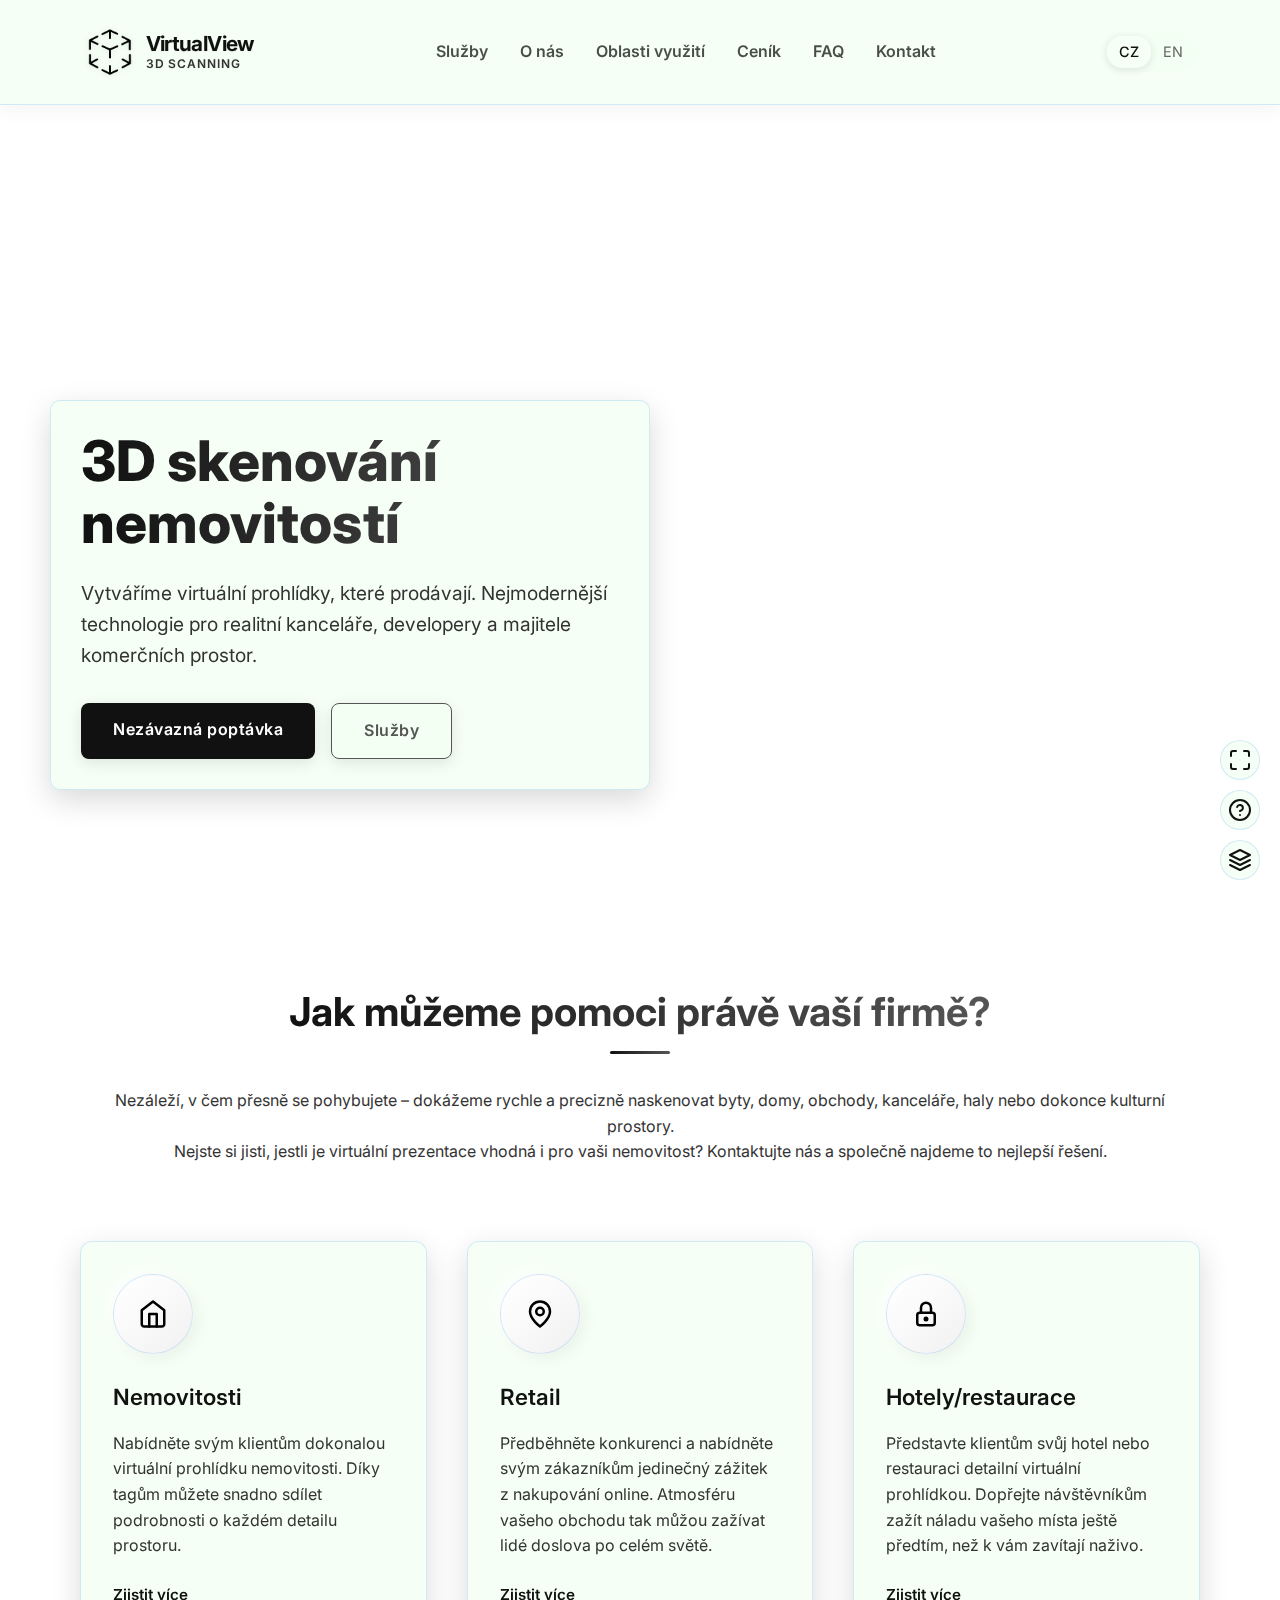
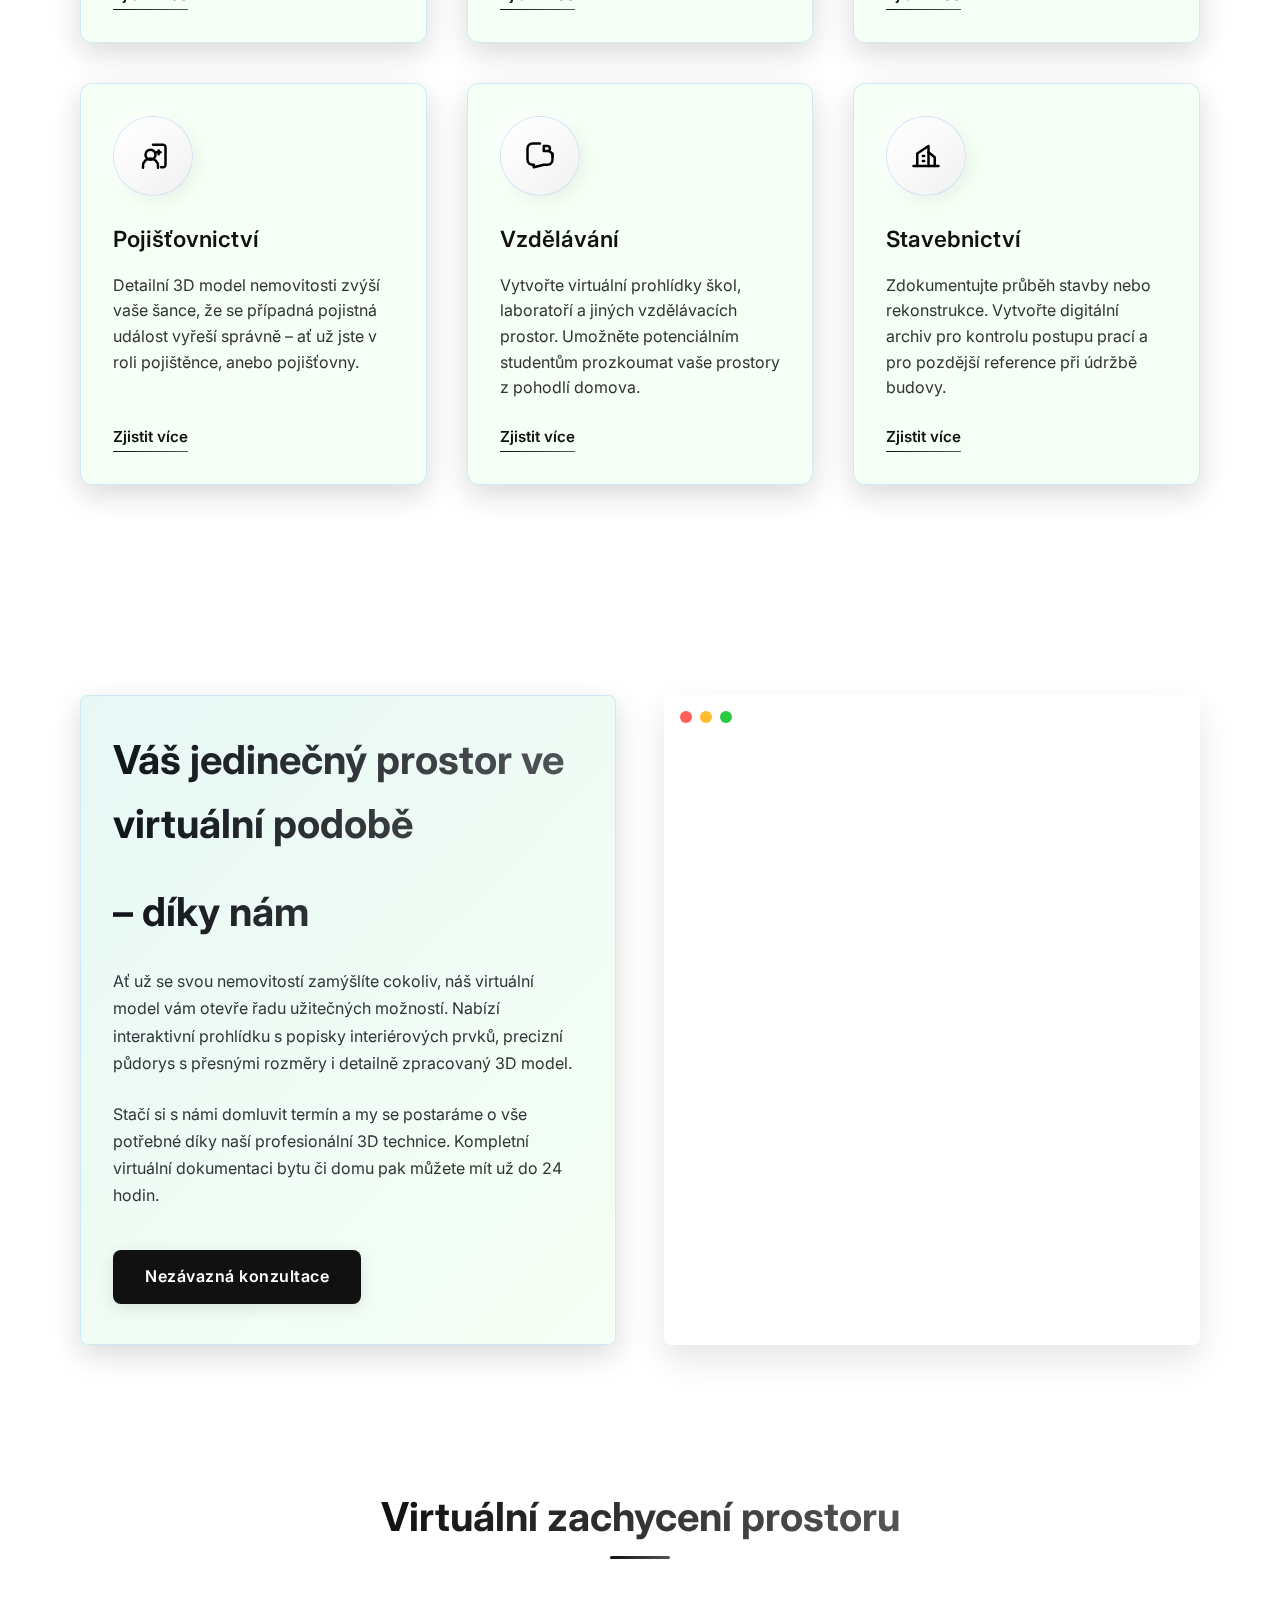
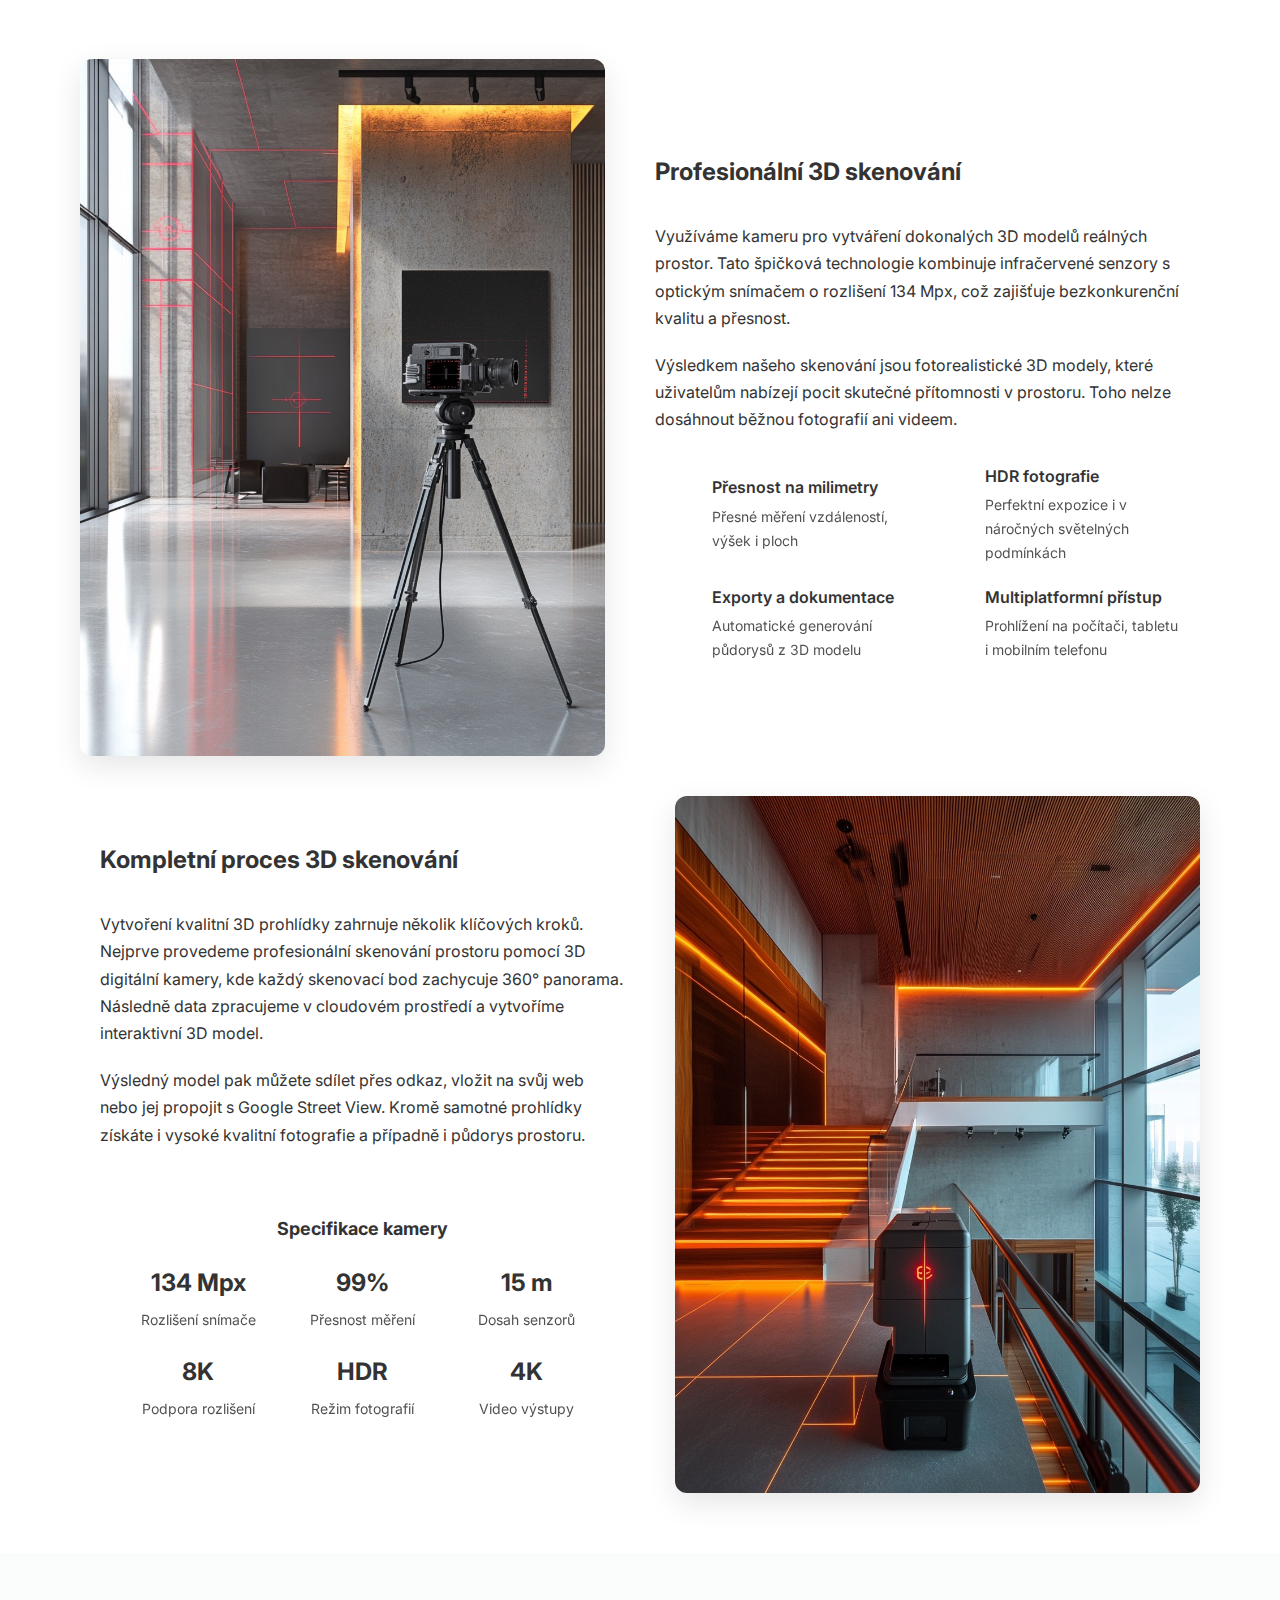
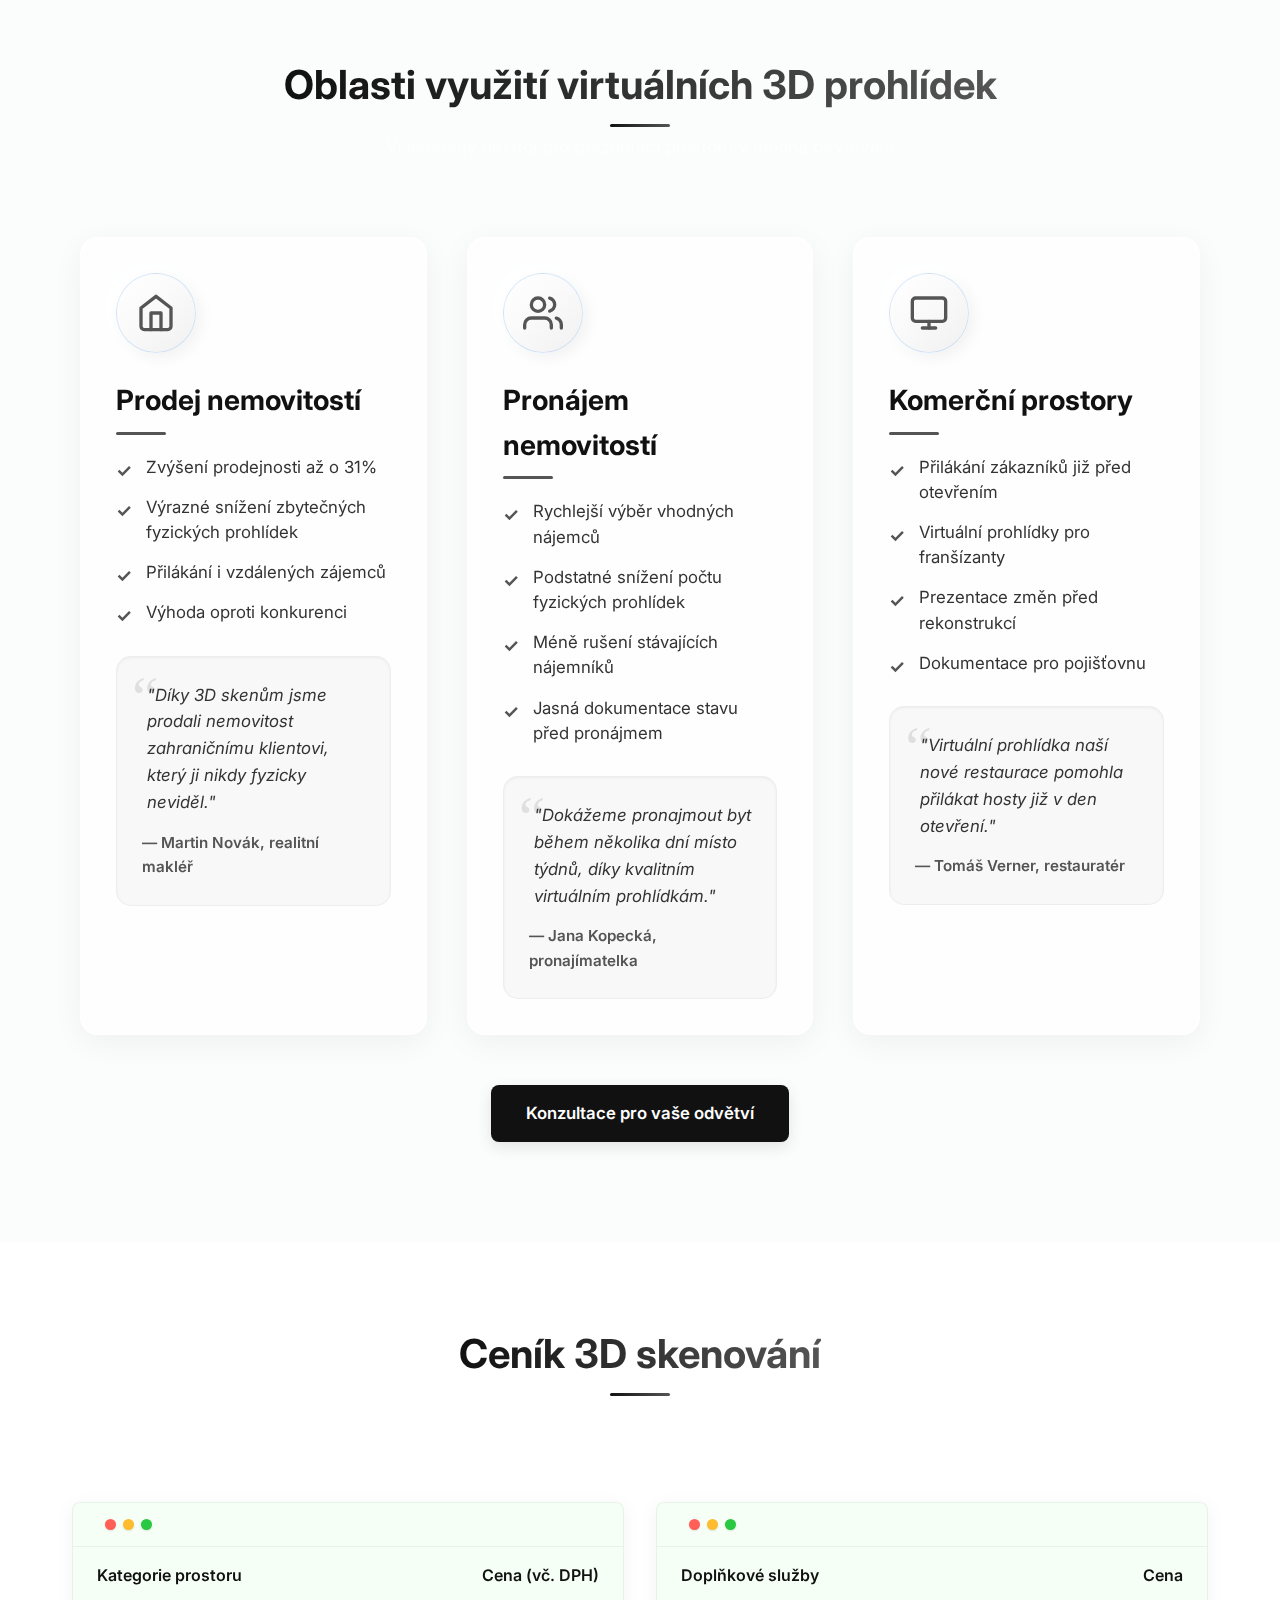
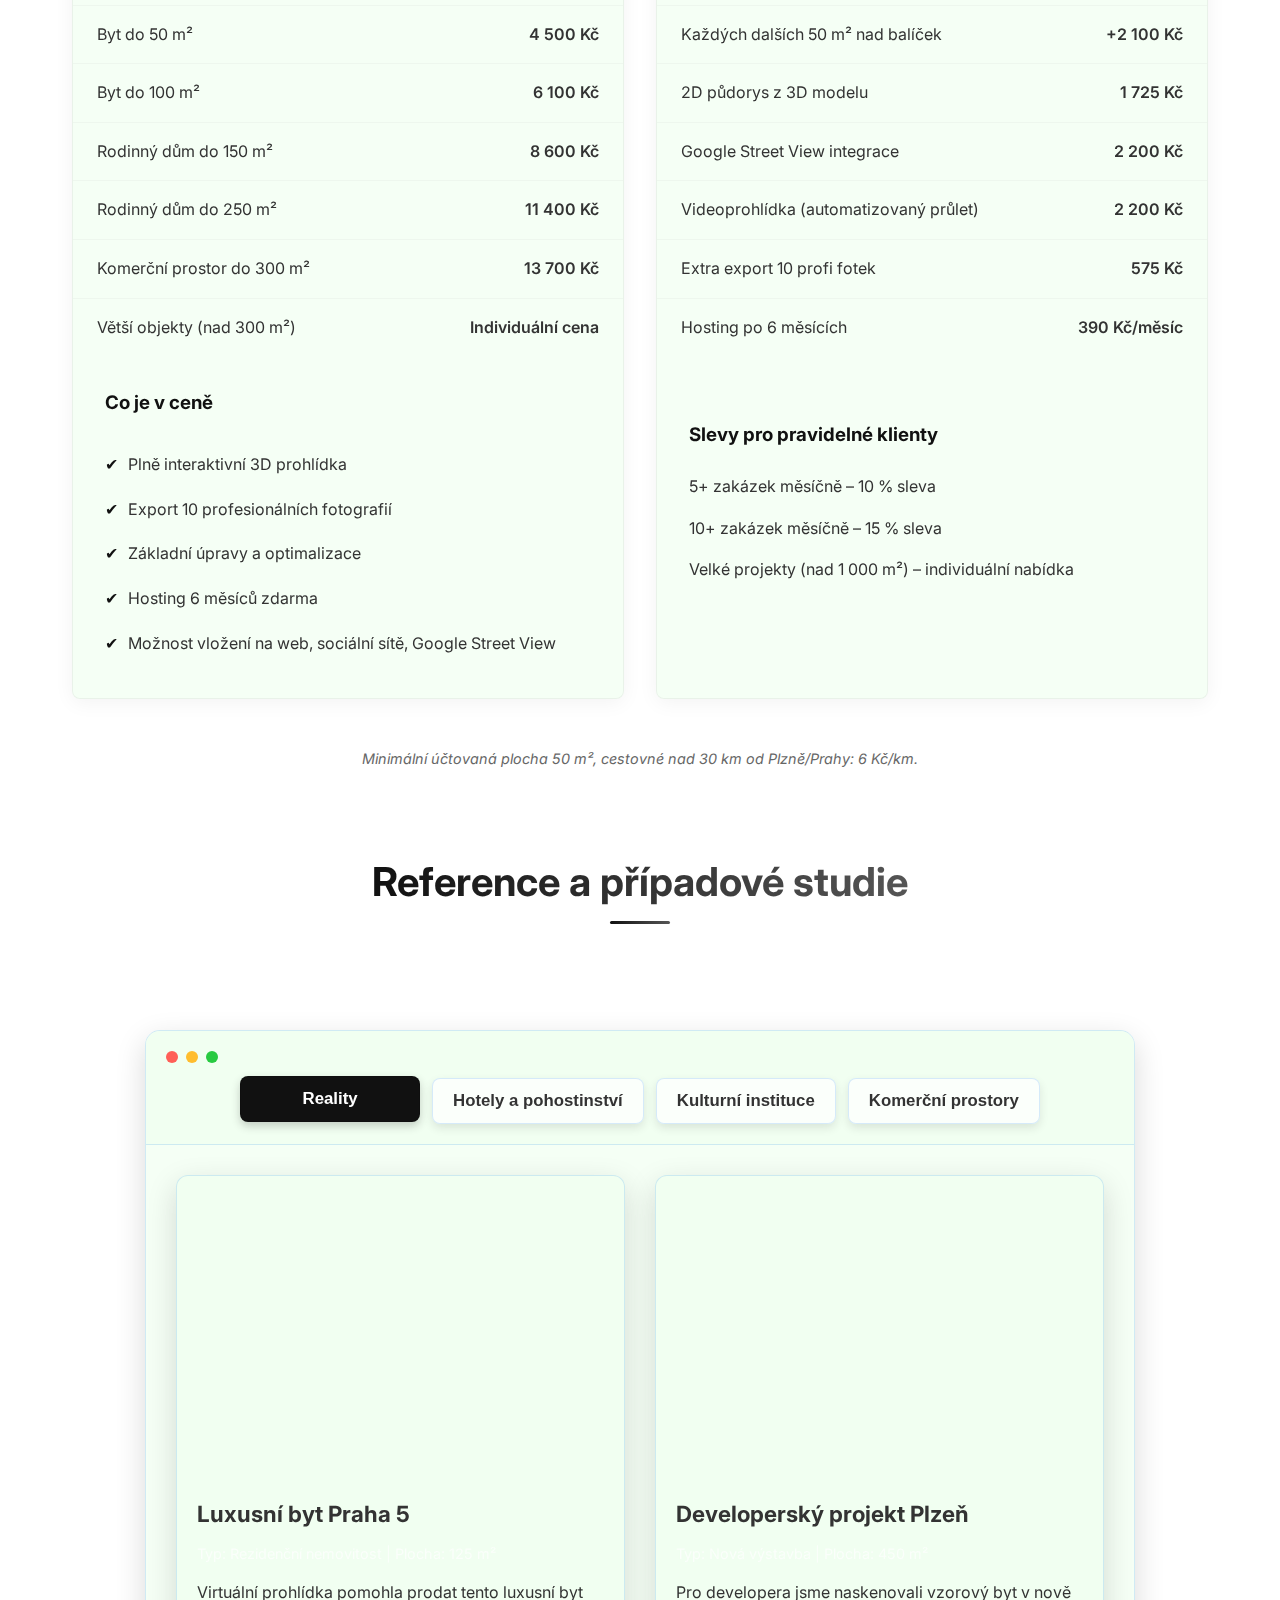
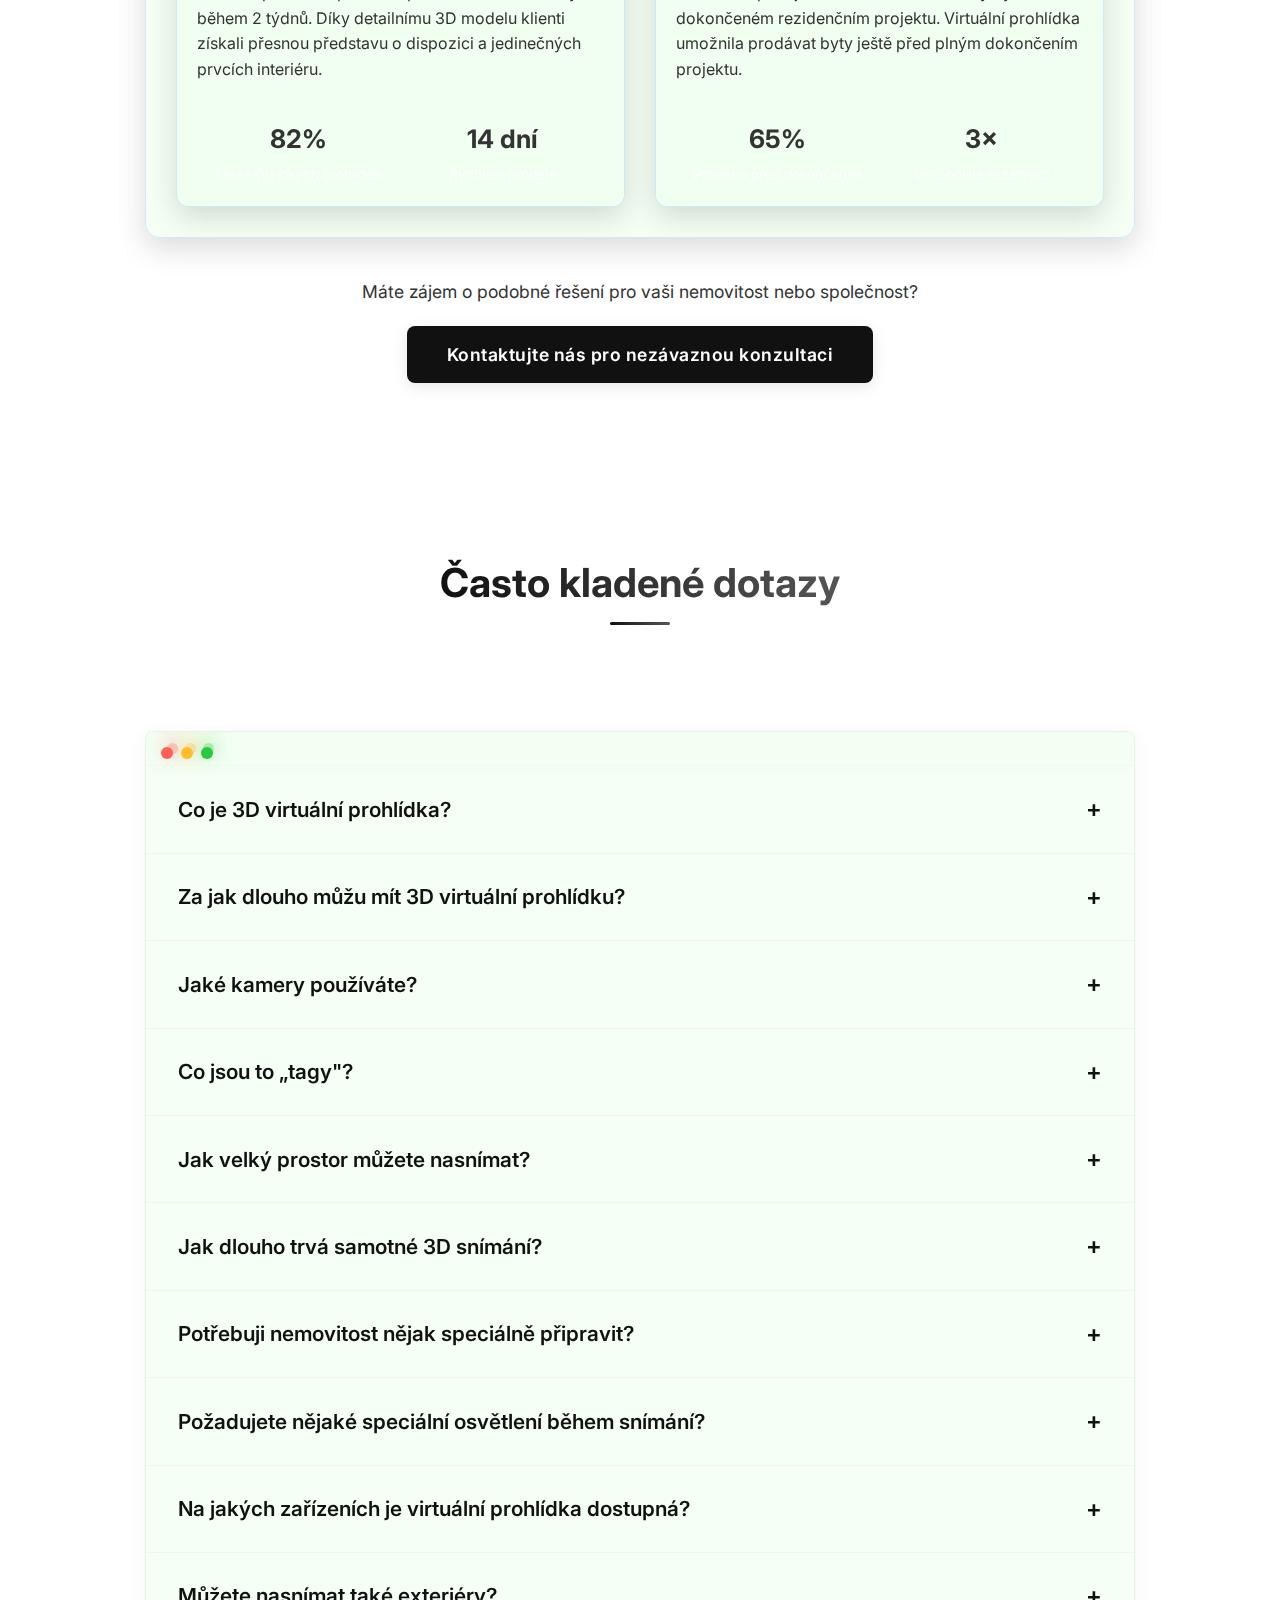
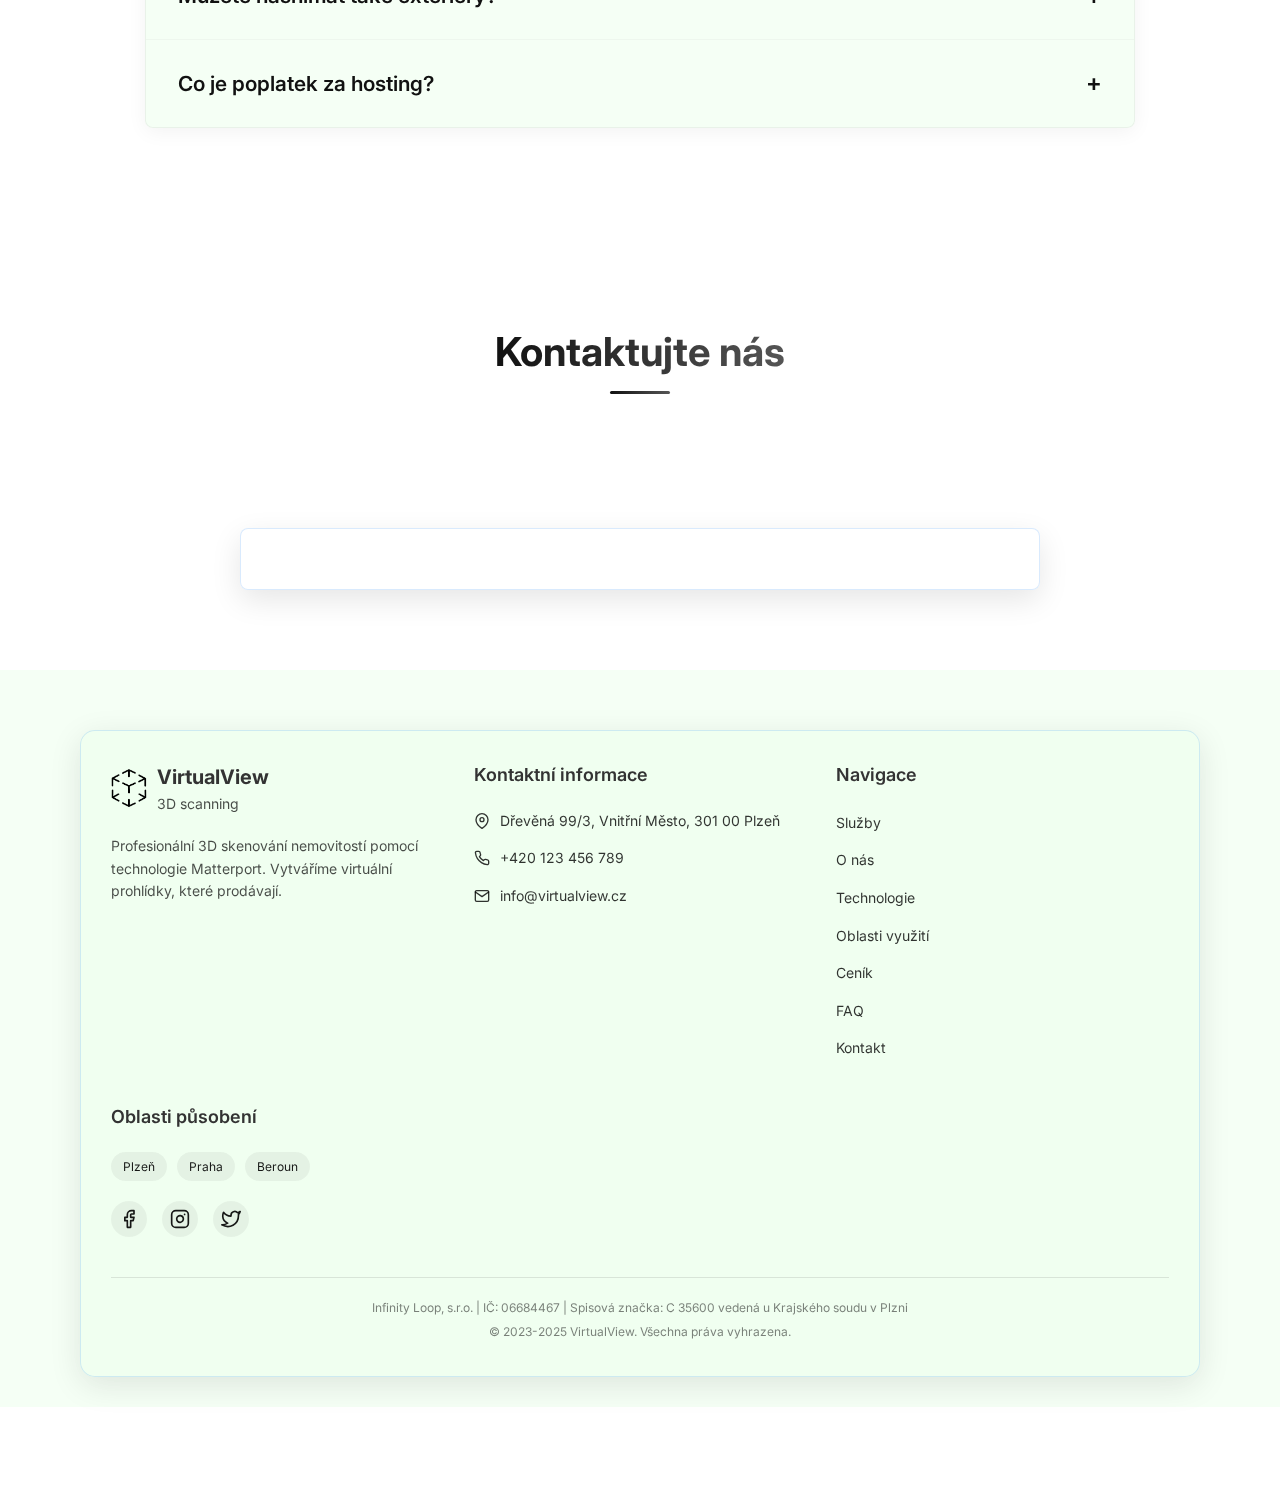
==== commit b29bf564: "Přidání SEO a výkonnostních optimalizací" ====
--- a/index.html
+++ b/index.html
@@ -3,8 +3,35 @@
 <head>
     <meta charset="UTF-8">
     <meta name="viewport" content="width=device-width, initial-scale=1.0">
-    <title>VirtualView - 3D skeny nemovitostí</title>
-    <meta name="description" content="Profesionální 3D skenování nemovitostí technologií Matterport pro realitní kanceláře a developery">
+    
+    <!-- Základní SEO tagy -->
+    <title>VirtualView - Profesionální 3D skenování nemovitostí | Matterport technologie</title>
+    <meta name="description" content="Vytváříme virtuální 3D prohlídky nemovitostí, které prodávají. Profesionální služby 3D skenování technologií Matterport pro realitní kanceláře, developery a majitele nemovitostí.">
+    <meta name="keywords" content="3D skenování, virtuální prohlídky, Matterport, nemovitosti, reality, 3D skeny, virtuální realita, VR prohlídky, 3D digitalizace prostoru">
+    <meta name="author" content="VirtualView">
+    <meta name="robots" content="index, follow">
+    <link rel="canonical" href="https://virtualview.cz/">
+    
+    <!-- Favicon a Apple Touch ikonky -->
+    <link rel="icon" href="images/favicon.png" type="image/png">
+    <link rel="apple-touch-icon" href="images/apple-touch-icon.png">
+    
+    <!-- Open Graph / Facebook -->
+    <meta property="og:type" content="website">
+    <meta property="og:url" content="https://virtualview.cz/">
+    <meta property="og:title" content="VirtualView - Profesionální 3D skenování nemovitostí">
+    <meta property="og:description" content="Vytváříme virtuální 3D prohlídky nemovitostí, které prodávají. Technologie Matterport pro realitní kanceláře a developery.">
+    <meta property="og:image" content="https://virtualview.cz/images/og-image.jpg">
+    <meta property="og:site_name" content="VirtualView">
+    <meta property="og:locale" content="cs_CZ">
+    
+    <!-- Twitter -->
+    <meta name="twitter:card" content="summary_large_image">
+    <meta name="twitter:title" content="VirtualView - Profesionální 3D skenování nemovitostí">
+    <meta name="twitter:description" content="Vytváříme virtuální 3D prohlídky nemovitostí, které prodávají. Technologie Matterport pro realitní kanceláře a developery.">
+    <meta name="twitter:image" content="https://virtualview.cz/images/twitter-image.jpg">
+    
+    <!-- CSS soubory -->
     <link rel="stylesheet" href="css/style.css">
     <link rel="stylesheet" href="css/faq.css">
     <link rel="stylesheet" href="css/camera.css">
@@ -12,12 +39,91 @@
     <link rel="stylesheet" href="css/reference.css">
     <link rel="stylesheet" href="css/oblasti-vyuziti.css">
     <link rel="stylesheet" href="css/3d-tech.css">
+    
+    <!-- Fonty -->
     <link rel="preconnect" href="https://fonts.googleapis.com">
     <link rel="preconnect" href="https://fonts.gstatic.com" crossorigin>
     <link href="https://fonts.googleapis.com/css2?family=Inter:wght@400;500;600;700;800&display=swap" rel="stylesheet">
-    <link rel="icon" href="images/favicon.png" type="image/png">
+    
+    <!-- Google Tag Manager -->
+    <script>(function(w,d,s,l,i){w[l]=w[l]||[];w[l].push({'gtm.start':
+    new Date().getTime(),event:'gtm.js'});var f=d.getElementsByTagName(s)[0],
+    j=d.createElement(s),dl=l!='dataLayer'?'&l='+l:'';j.async=true;j.src=
+    'https://www.googletagmanager.com/gtm.js?id='+i+dl;f.parentNode.insertBefore(j,f);
+    })(window,document,'script','dataLayer','GTM-XXXXXXX');</script>
+    <!-- End Google Tag Manager -->
+    
+    <!-- Google Analytics (GA4) -->
+    <script async src="https://www.googletagmanager.com/gtag/js?id=G-XXXXXXXXXX"></script>
+    <script>
+        window.dataLayer = window.dataLayer || [];
+        function gtag(){dataLayer.push(arguments);}
+        gtag('js', new Date());
+        gtag('config', 'G-XXXXXXXXXX');
+    </script>
+    
+    <!-- Structured Data (JSON-LD) pro Local Business -->
+    <script type="application/ld+json">
+    {
+        "@context": "https://schema.org",
+        "@type": "LocalBusiness",
+        "name": "VirtualView - 3D skenování nemovitostí",
+        "image": "https://virtualview.cz/images/logo_virtualview.png",
+        "@id": "https://virtualview.cz",
+        "url": "https://virtualview.cz",
+        "telephone": "+420XXXXXXXXX",
+        "address": {
+            "@type": "PostalAddress",
+            "addressLocality": "Plzeň",
+            "addressRegion": "Plzeňský kraj",
+            "postalCode": "301 00",
+            "addressCountry": "CZ"
+        },
+        "geo": {
+            "@type": "GeoCoordinates",
+            "latitude": 49.7475, 
+            "longitude": 13.3776
+        },
+        "openingHoursSpecification": {
+            "@type": "OpeningHoursSpecification",
+            "dayOfWeek": [
+                "Monday",
+                "Tuesday",
+                "Wednesday",
+                "Thursday",
+                "Friday"
+            ],
+            "opens": "09:00",
+            "closes": "17:00"
+        },
+        "sameAs": [
+            "https://facebook.com/virtualview",
+            "https://instagram.com/virtualview",
+            "https://linkedin.com/company/virtualview"
+        ]
+    }
+    </script>
+    
+    <!-- Structured Data pro Breadcrumbs -->
+    <script type="application/ld+json">
+    {
+        "@context": "https://schema.org",
+        "@type": "BreadcrumbList",
+        "itemListElement": [{
+            "@type": "ListItem",
+            "position": 1,
+            "name": "Domů",
+            "item": "https://virtualview.cz"
+        }]
+    }
+    </script>
 </head>
 <body>
+    <!-- Google Tag Manager (noscript) -->
+    <noscript><iframe src="https://www.googletagmanager.com/ns.html?id=GTM-XXXXXXX"
+    height="0" width="0" style="display:none;visibility:hidden"></iframe></noscript>
+    <!-- End Google Tag Manager (noscript) -->
+    
     <!-- Header -->
     <header>
         <div class="container">
@@ -203,7 +309,7 @@
         <div class="tech-process-container">
             <div class="tech-process-row">
                 <div class="tech-process-image">
-                    <img src="images/orig.jpg" alt="Matterport Pro2 3D kamera">
+                    <img src="images/orig.jpeg" alt="Matterport Pro2 3D kamera">
                 </div>
                 <div class="tech-process-content">
                     <h3>Profesionální 3D skenování</h3>
@@ -272,7 +378,7 @@
             
             <div class="tech-process-row reverse">
                 <div class="tech-process-image">
-                    <img src="images/orig-2.jpg" alt="3D prohlídka na různých zařízeních">
+                    <img src="images/orig-2.jpeg" alt="3D prohlídka na různých zařízeních">
                 </div>
                 <div class="tech-process-content">
                     <h3>Kompletní proces 3D skenování</h3>
--- a/css/style.css
+++ b/css/style.css
@@ -24,11 +24,15 @@
     box-sizing: border-box;
 }
 
-body {
+html, body {
     font-family: var(--font-base);
     line-height: 1.6;
     color: var(--color-text);
     background-color: #ffffff;
+    margin: 0;
+    padding: 0;
+    overflow-x: visible;
+    width: 100%;
 }
 
 img {
@@ -52,6 +56,24 @@
     margin: 0 auto;
     padding: 0 var(--spacing-sm);
 }
+
+/* Zajišťuje, že obsah může mít kontejner, ale obalové prvky mohou být na celou šířku */
+.full-width-wrapper {
+    width: 100vw;
+    margin-left: calc(-50vw + 50%);
+    padding: 0;
+    box-sizing: border-box;
+    position: relative;
+    display: block;
+    left: 0;
+    right: 0;
+}
+
+.contact-bg {
+    background-color: rgba(240, 255, 240, 0.65);
+}
+
+
 
 .btn {
     display: inline-block;
@@ -964,8 +986,9 @@
 }
 /* Contact Form Section */
 .contact-section {
-    background: rgba(240, 255, 240, 0.65);
     padding: 80px 0;
+    position: relative;
+    box-sizing: border-box;
 }
 
 .contact-form-container {
@@ -981,10 +1004,14 @@
 /* Footer Styles */
 .footer {
     padding: 60px 0 30px;
-    background: rgba(240, 255, 240, 0.65);
     position: relative;
     backdrop-filter: blur(10px);
     -webkit-backdrop-filter: blur(10px);
+    box-sizing: border-box;
+    background-color: rgba(240, 255, 240, 0.65);
+    width: 100vw;
+    margin-left: calc(-50vw + 50%);
+    box-sizing: border-box;
 }
 
 .footer-content {
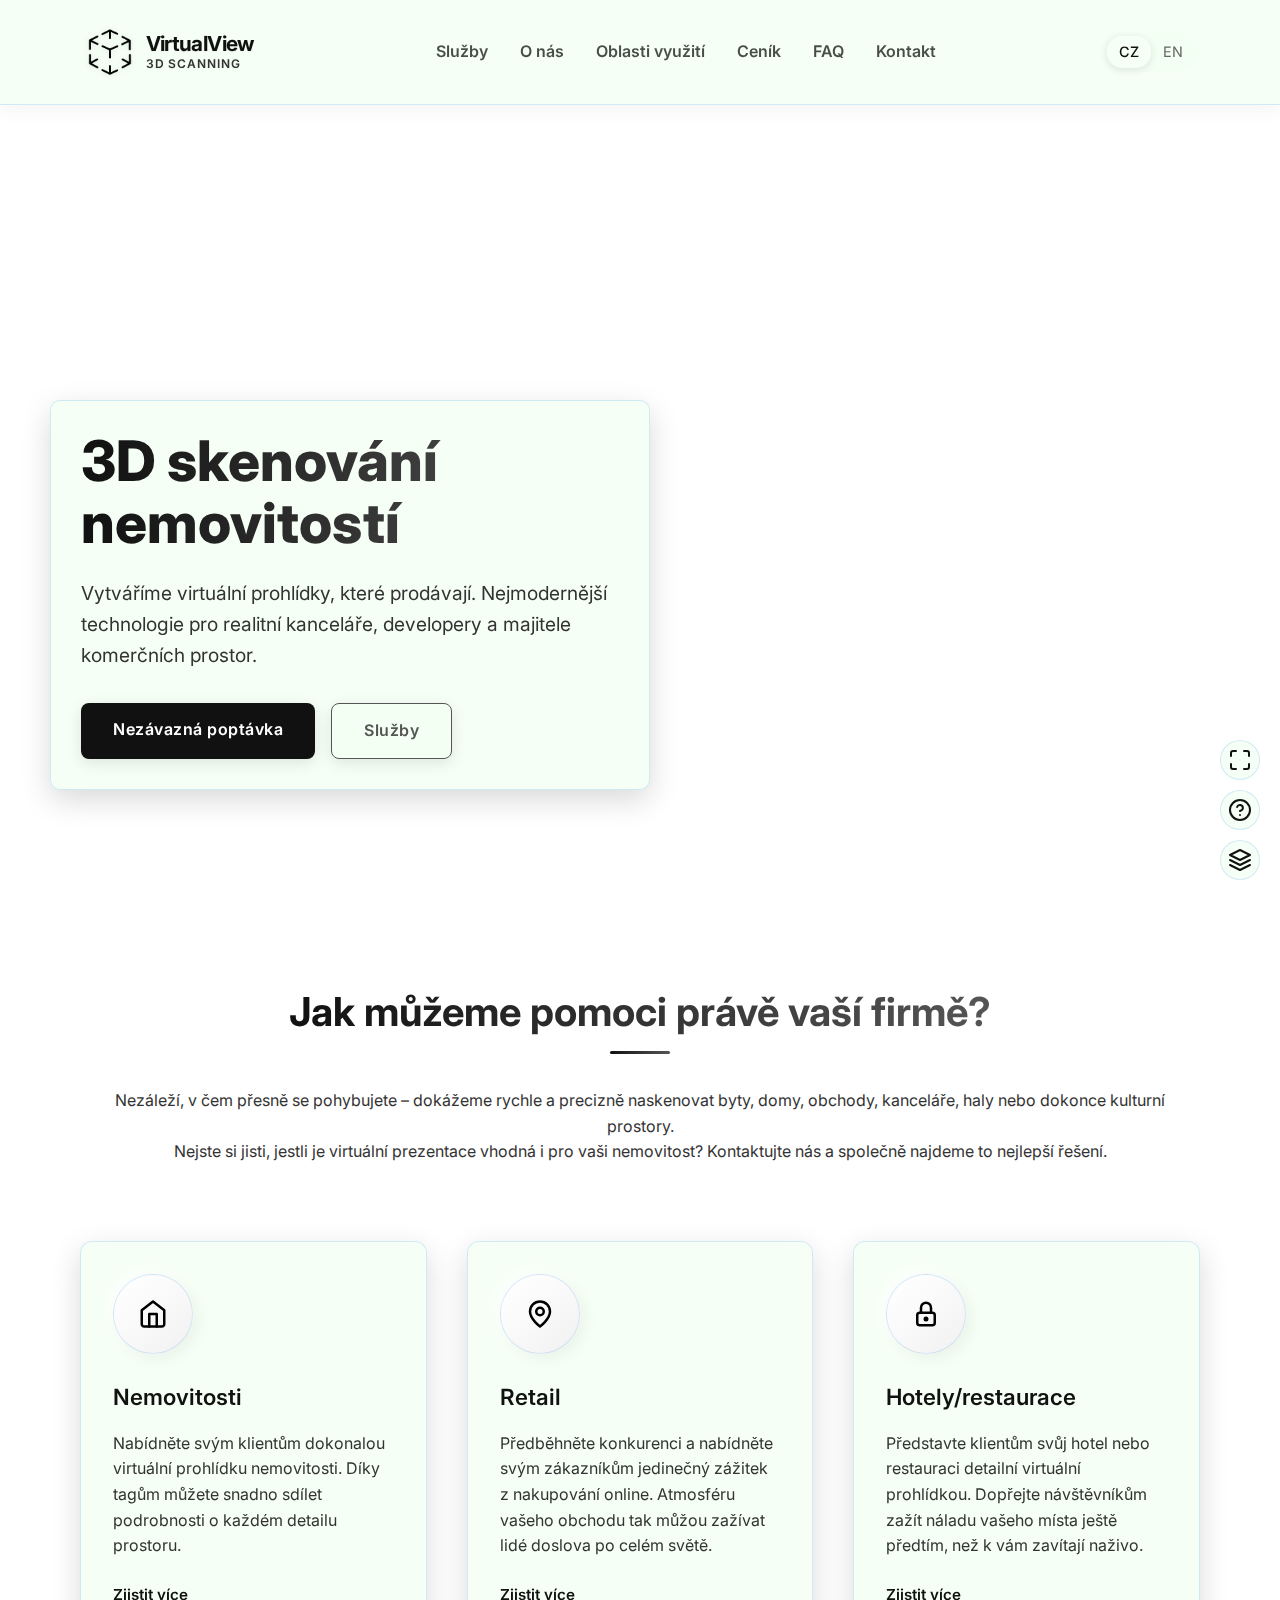
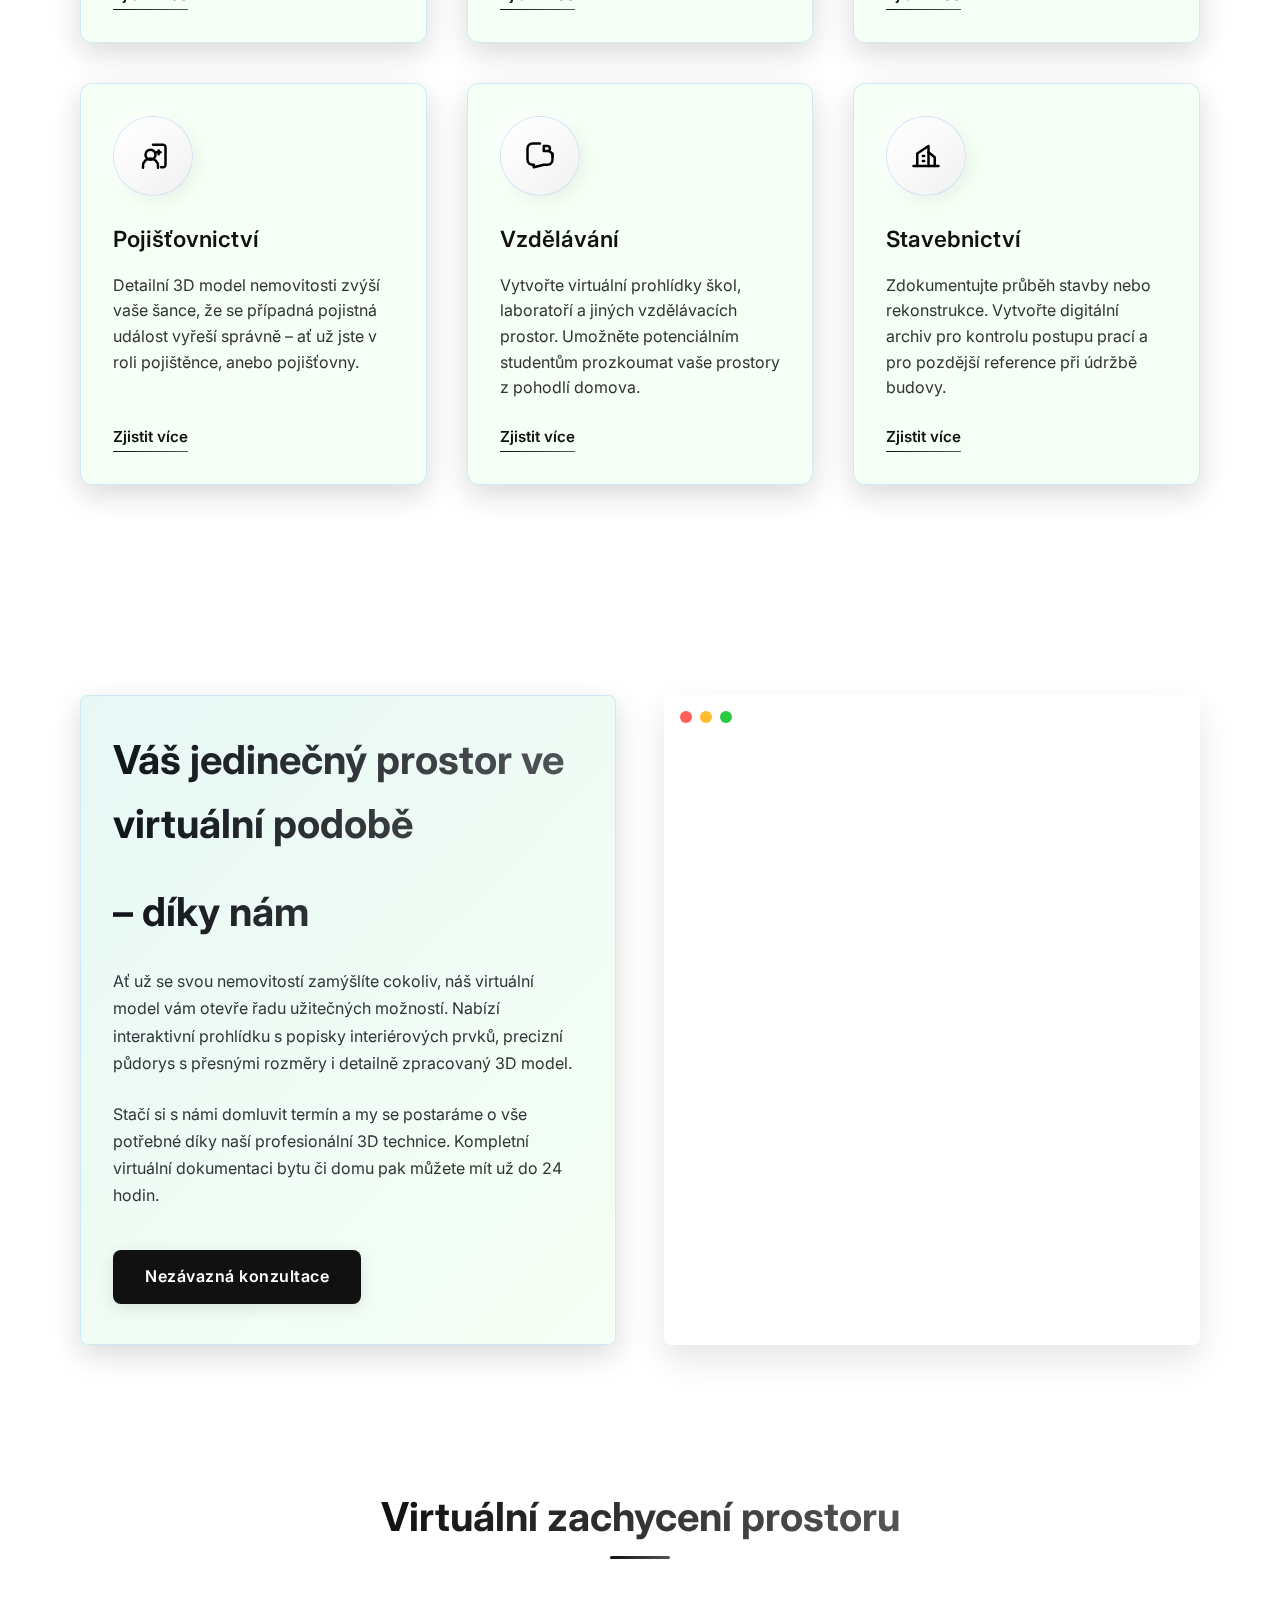
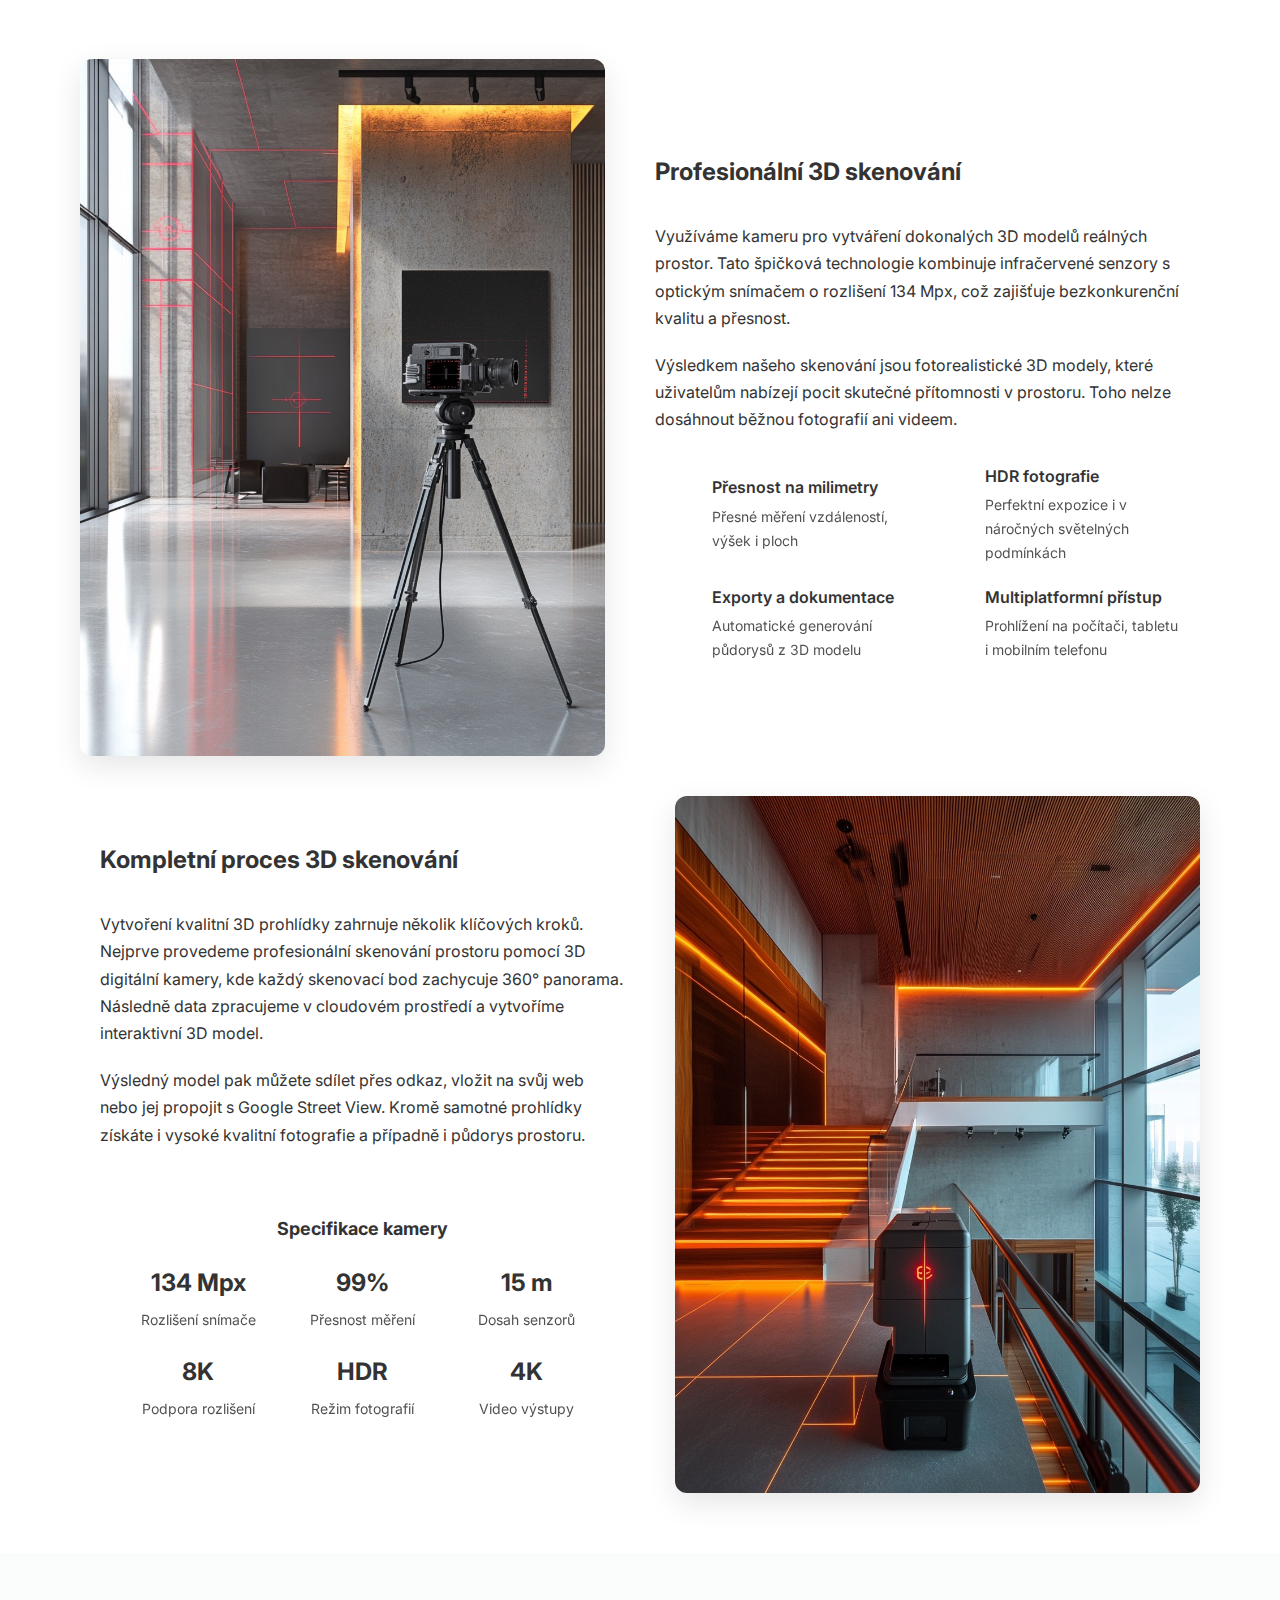
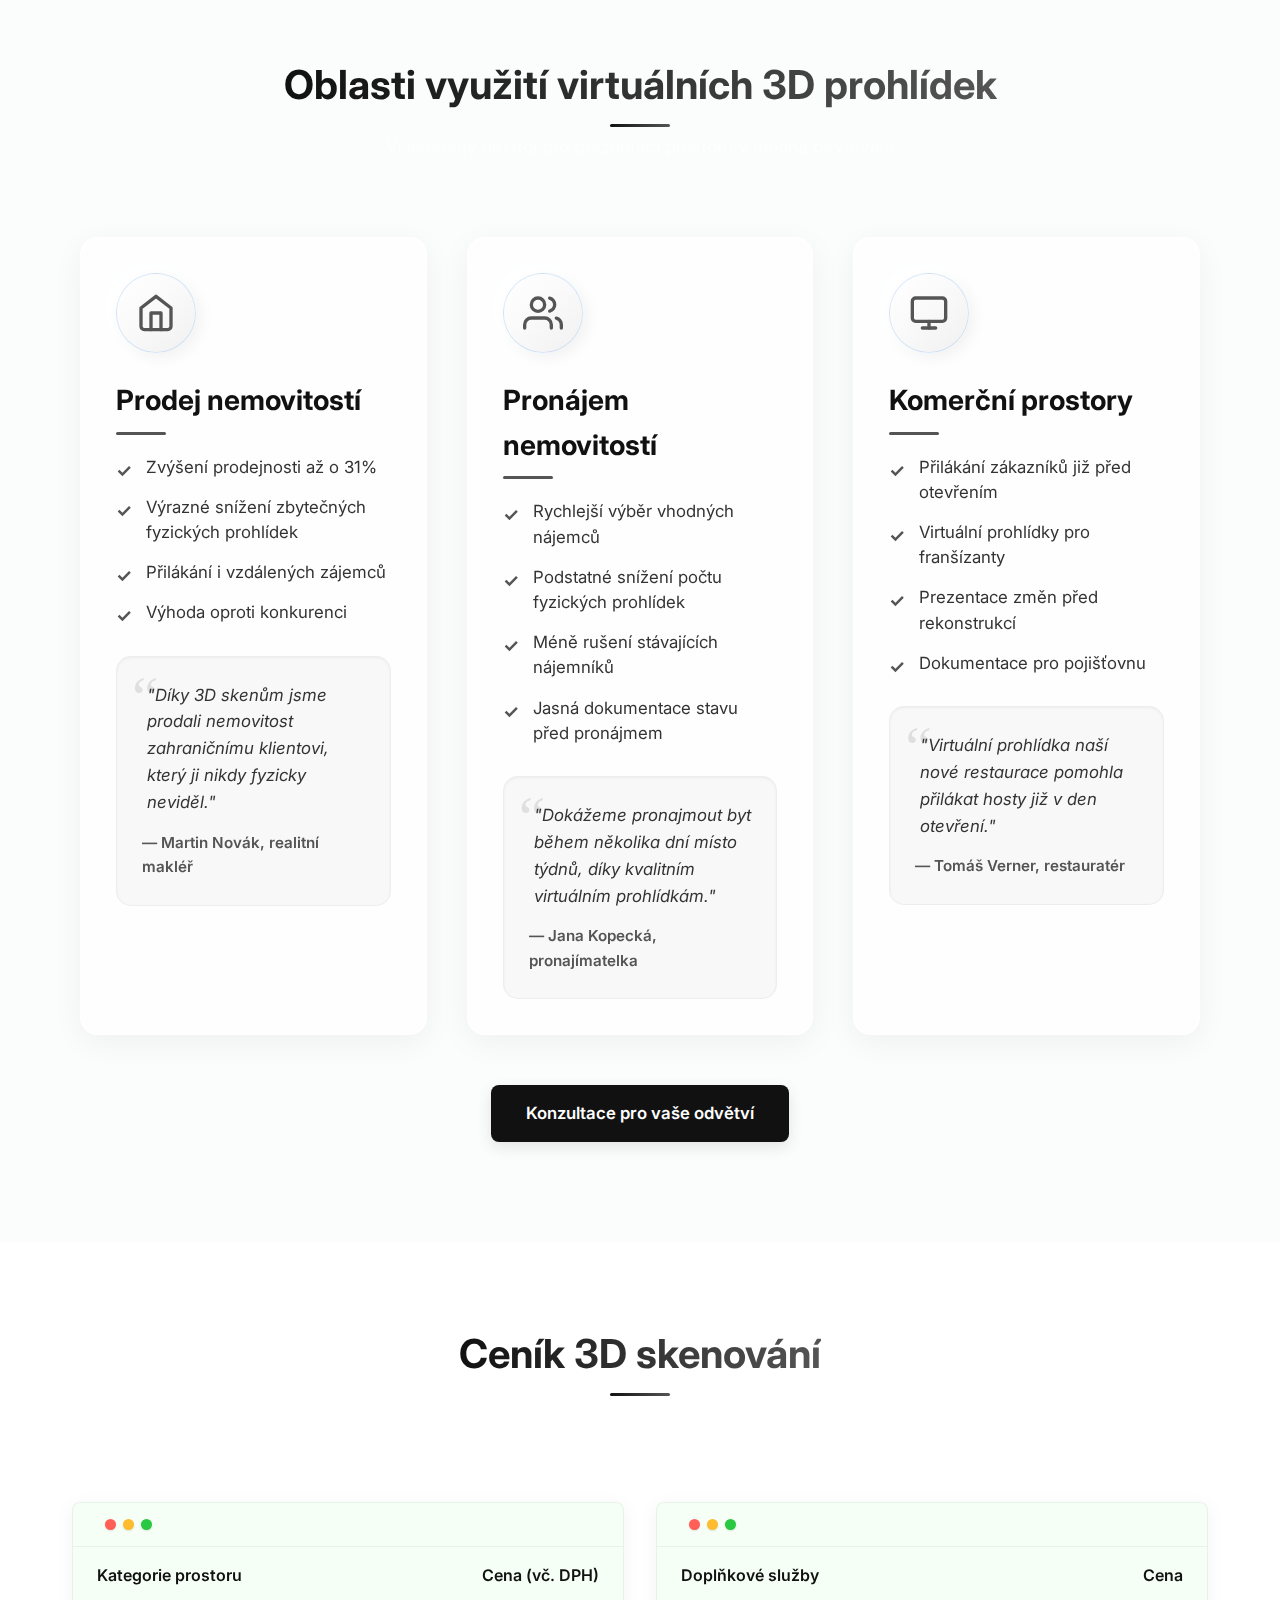
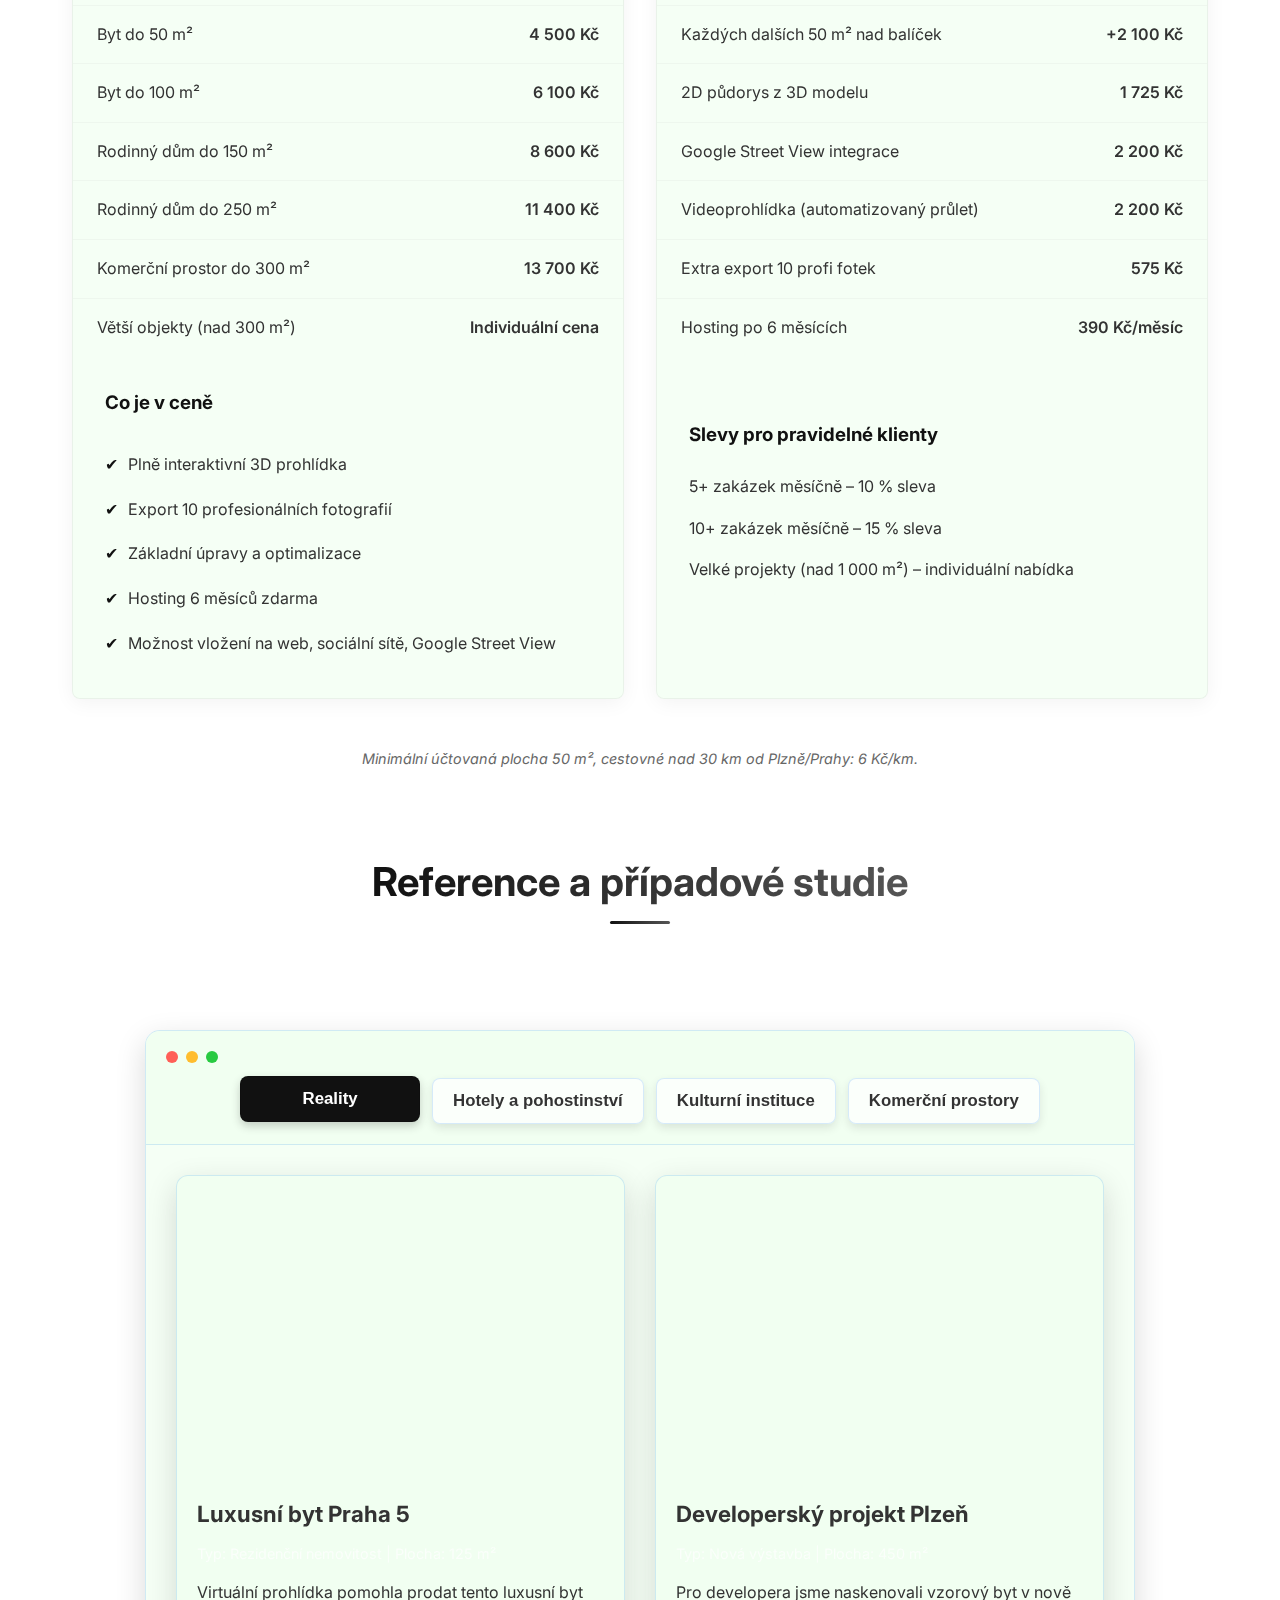
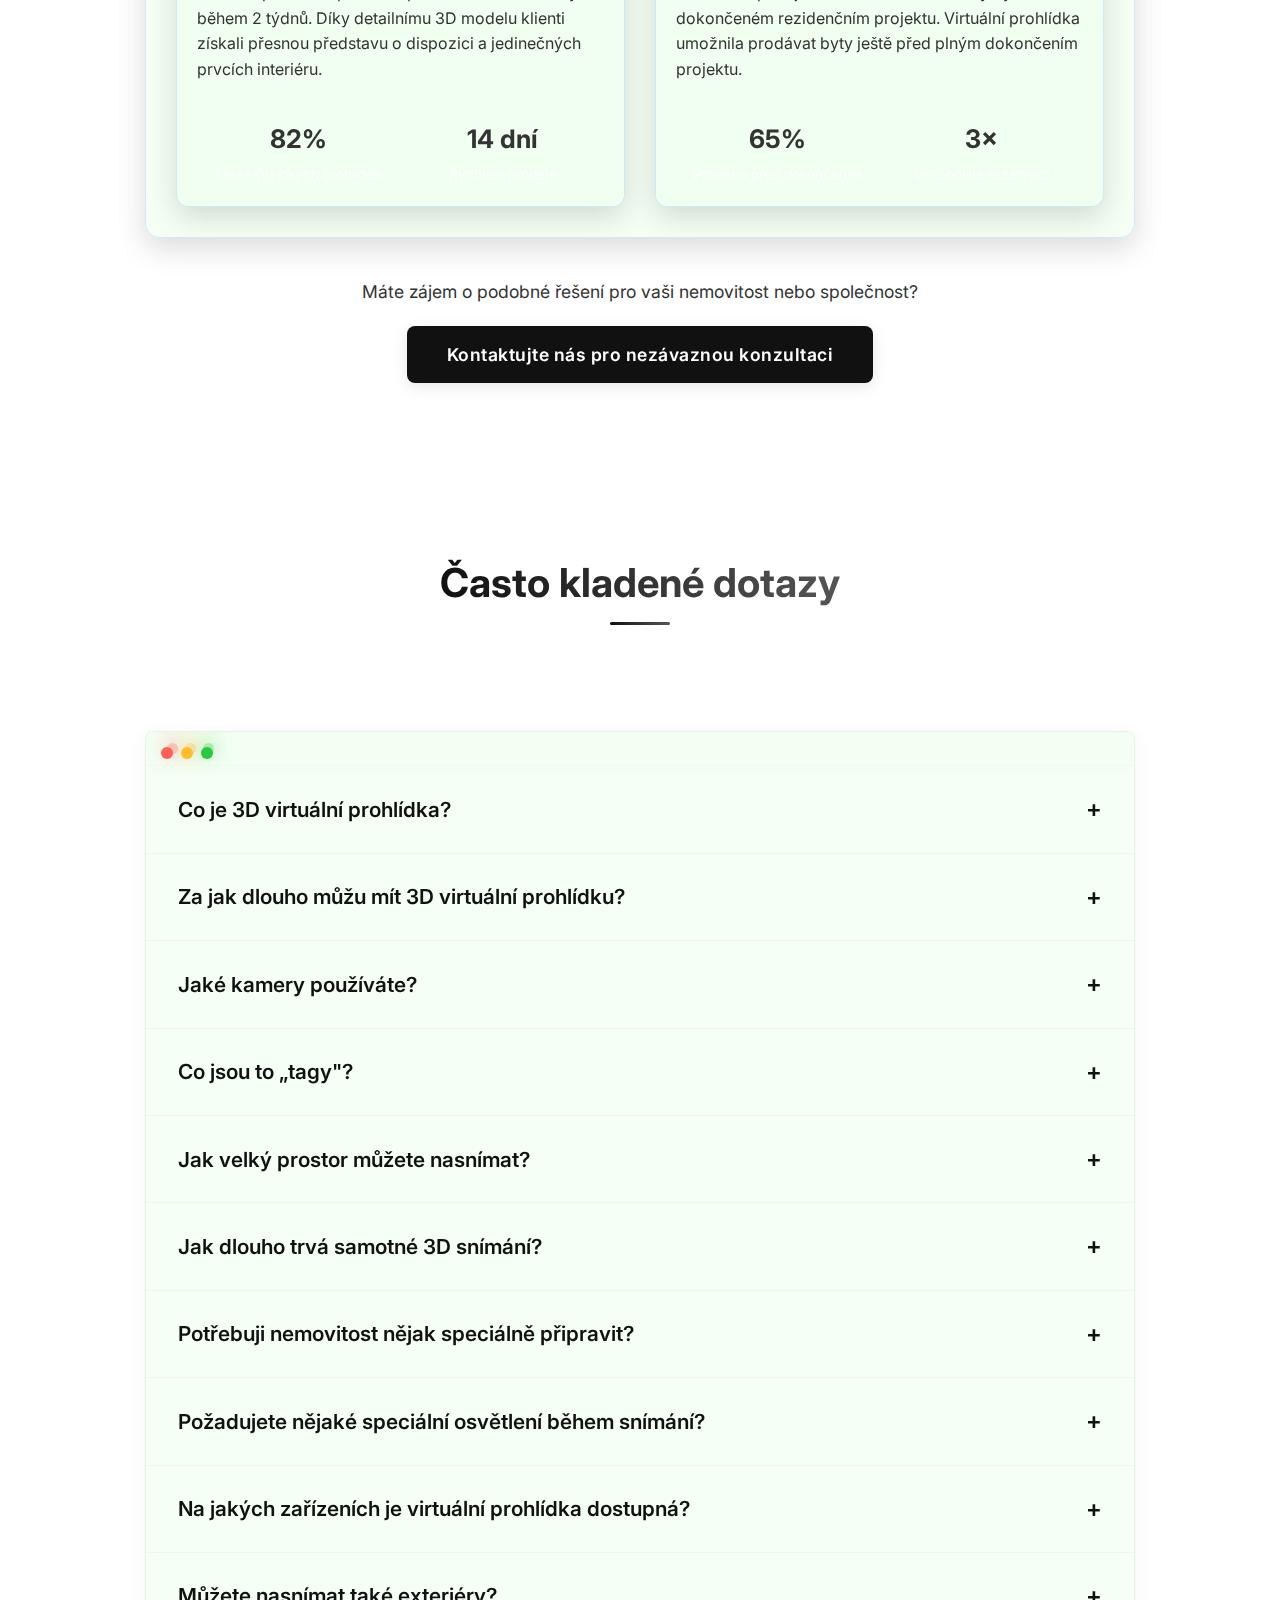
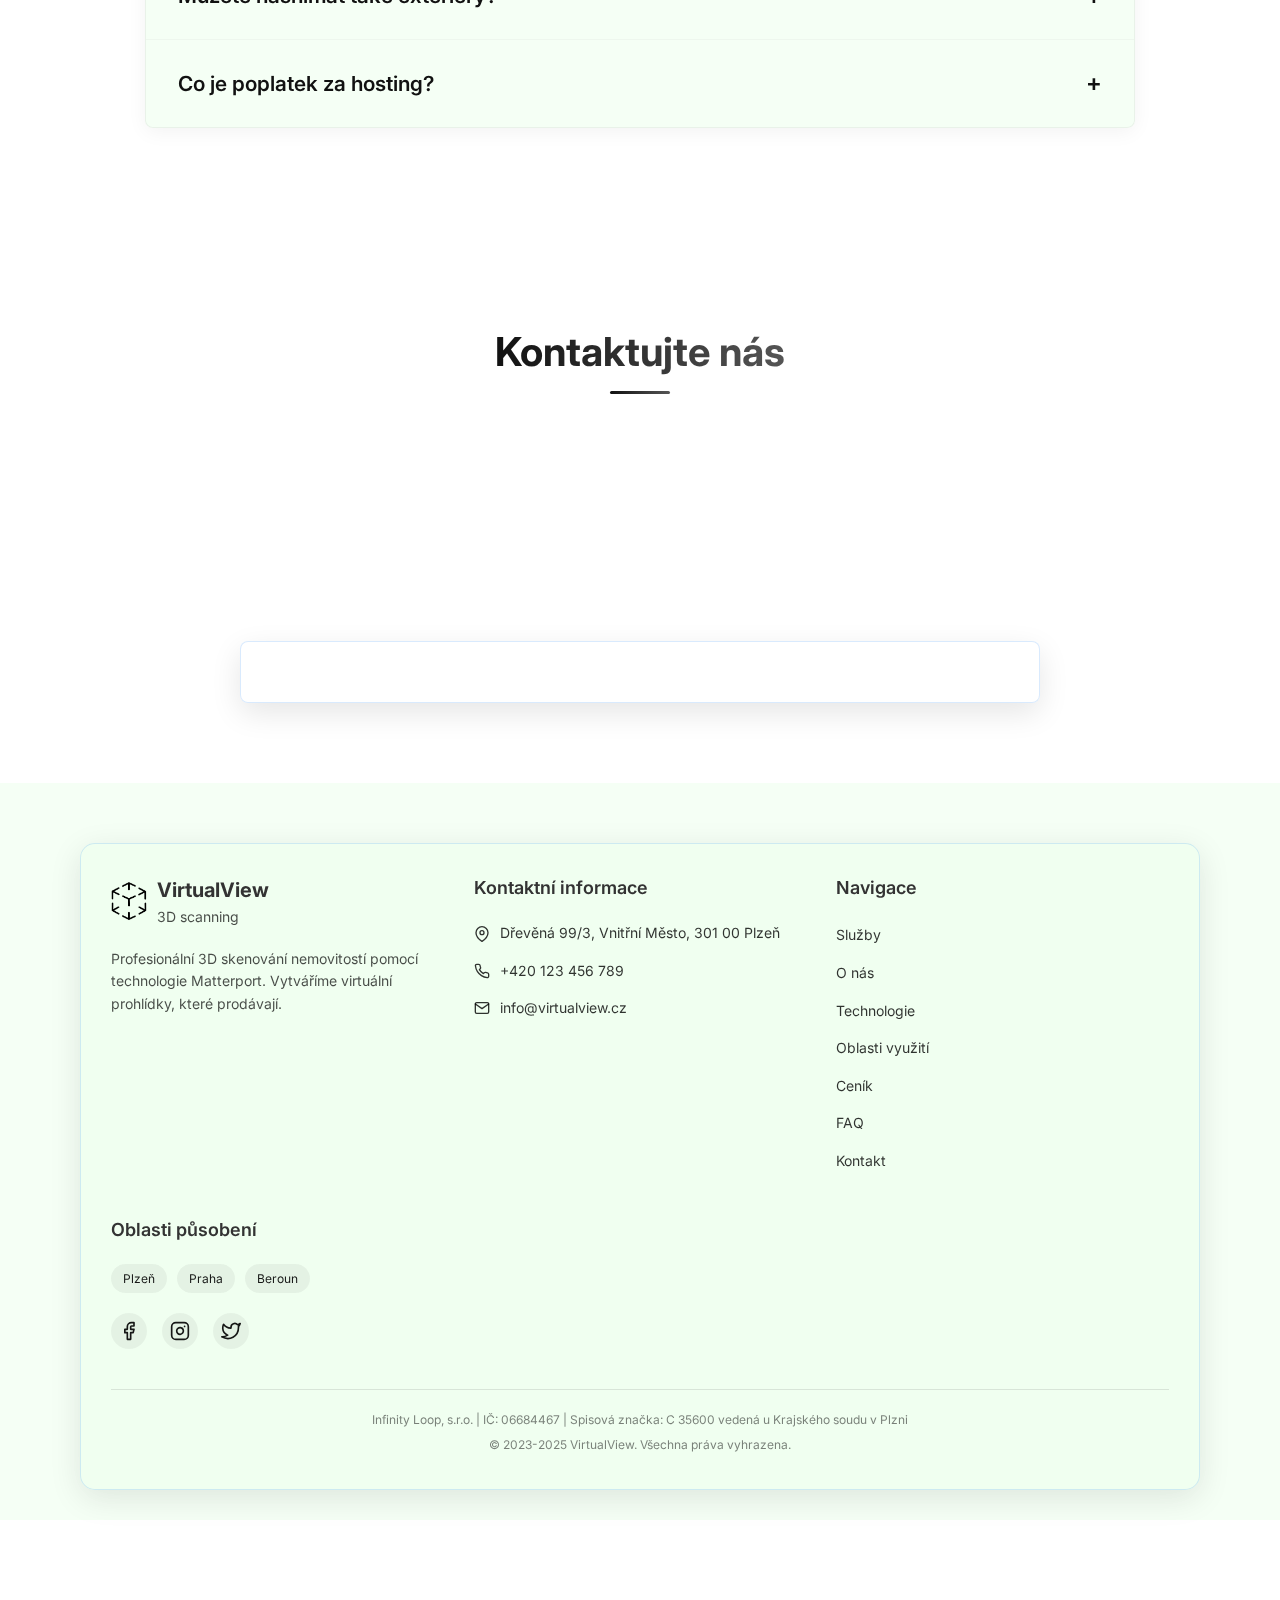
==== commit 11b47a96: "Kompletní SEO optimalizace webu Virtualview.cz" ====
--- a/index.html
+++ b/index.html
@@ -12,9 +12,26 @@
     <meta name="robots" content="index, follow">
     <link rel="canonical" href="https://virtualview.cz/">
     
+    <!-- Mobile Meta -->
+    <meta name="theme-color" content="#4caf50">
+    <meta name="mobile-web-app-capable" content="yes">
+    <meta name="apple-mobile-web-app-capable" content="yes">
+    <meta name="apple-mobile-web-app-status-bar-style" content="black-translucent">
+    <meta name="application-name" content="VirtualView">
+    <meta name="apple-mobile-web-app-title" content="VirtualView">
+    
     <!-- Favicon a Apple Touch ikonky -->
     <link rel="icon" href="images/favicon.png" type="image/png">
+    <link rel="icon" type="image/png" sizes="32x32" href="images/favicon-32x32.png">
+    <link rel="icon" type="image/png" sizes="16x16" href="images/favicon-16x16.png">
     <link rel="apple-touch-icon" href="images/apple-touch-icon.png">
+    <link rel="manifest" href="manifest.json">
+    
+    <!-- Preconnect a DNS-prefetch pro zrychlení načítání -->
+    <link rel="preconnect" href="https://fonts.googleapis.com">
+    <link rel="preconnect" href="https://fonts.gstatic.com" crossorigin>
+    <link rel="preconnect" href="https://my.matterport.com">
+    <link rel="dns-prefetch" href="https://www.googletagmanager.com">
     
     <!-- Open Graph / Facebook -->
     <meta property="og:type" content="website">
@@ -22,14 +39,28 @@
     <meta property="og:title" content="VirtualView - Profesionální 3D skenování nemovitostí">
     <meta property="og:description" content="Vytváříme virtuální 3D prohlídky nemovitostí, které prodávají. Technologie Matterport pro realitní kanceláře a developery.">
     <meta property="og:image" content="https://virtualview.cz/images/og-image.jpg">
+    <meta property="og:image:width" content="1200">
+    <meta property="og:image:height" content="630">
     <meta property="og:site_name" content="VirtualView">
     <meta property="og:locale" content="cs_CZ">
     
     <!-- Twitter -->
     <meta name="twitter:card" content="summary_large_image">
+    <meta name="twitter:url" content="https://virtualview.cz/">
     <meta name="twitter:title" content="VirtualView - Profesionální 3D skenování nemovitostí">
     <meta name="twitter:description" content="Vytváříme virtuální 3D prohlídky nemovitostí, které prodávají. Technologie Matterport pro realitní kanceláře a developery.">
     <meta name="twitter:image" content="https://virtualview.cz/images/twitter-image.jpg">
+    
+    <!-- Alternativní jazyky -->
+    <link rel="alternate" hreflang="cs" href="https://virtualview.cz/">
+    <link rel="alternate" hreflang="en" href="https://virtualview.cz/en/">
+    <link rel="alternate" hreflang="x-default" href="https://virtualview.cz/">
+    
+    <!-- Preload kritických zdrojů -->
+    <link rel="preload" href="css/style.css" as="style">
+    <link rel="preload" href="css/3d-tech.css" as="style">
+    <link rel="preload" href="fonts/Inter-Regular.woff2" as="font" type="font/woff2" crossorigin>
+    <link rel="preload" href="images/logo_virtualview.png" as="image">
     
     <!-- CSS soubory -->
     <link rel="stylesheet" href="css/style.css">
@@ -41,25 +72,34 @@
     <link rel="stylesheet" href="css/3d-tech.css">
     
     <!-- Fonty -->
-    <link rel="preconnect" href="https://fonts.googleapis.com">
-    <link rel="preconnect" href="https://fonts.gstatic.com" crossorigin>
     <link href="https://fonts.googleapis.com/css2?family=Inter:wght@400;500;600;700;800&display=swap" rel="stylesheet">
+    
+    <!-- Datová vrstva pro GTM -->
+    <script>
+        window.dataLayer = window.dataLayer || [];
+        dataLayer.push({
+            'pageType': 'home',
+            'userType': 'visitor',
+            'pageName': 'Homepage',
+            'websiteRegion': 'CZ'
+        });
+    </script>
     
     <!-- Google Tag Manager -->
     <script>(function(w,d,s,l,i){w[l]=w[l]||[];w[l].push({'gtm.start':
     new Date().getTime(),event:'gtm.js'});var f=d.getElementsByTagName(s)[0],
     j=d.createElement(s),dl=l!='dataLayer'?'&l='+l:'';j.async=true;j.src=
     'https://www.googletagmanager.com/gtm.js?id='+i+dl;f.parentNode.insertBefore(j,f);
-    })(window,document,'script','dataLayer','GTM-XXXXXXX');</script>
+    })(window,document,'script','dataLayer','GTM-NJKSM7T');</script>
     <!-- End Google Tag Manager -->
     
     <!-- Google Analytics (GA4) -->
-    <script async src="https://www.googletagmanager.com/gtag/js?id=G-XXXXXXXXXX"></script>
+    <script async src="https://www.googletagmanager.com/gtag/js?id=G-L1F45B7XTE"></script>
     <script>
         window.dataLayer = window.dataLayer || [];
         function gtag(){dataLayer.push(arguments);}
         gtag('js', new Date());
-        gtag('config', 'G-XXXXXXXXXX');
+        gtag('config', 'G-L1F45B7XTE');
     </script>
     
     <!-- Structured Data (JSON-LD) pro Local Business -->
@@ -71,13 +111,17 @@
         "image": "https://virtualview.cz/images/logo_virtualview.png",
         "@id": "https://virtualview.cz",
         "url": "https://virtualview.cz",
-        "telephone": "+420XXXXXXXXX",
+        "telephone": "+420777123456",
+        "email": "info@virtualview.cz",
+        "description": "Vytváříme virtuální 3D prohlídky nemovitostí, které prodávají. Profesionální služby 3D skenování technologií Matterport.",
+        "priceRange": "$$$",
         "address": {
             "@type": "PostalAddress",
             "addressLocality": "Plzeň",
             "addressRegion": "Plzeňský kraj",
             "postalCode": "301 00",
-            "addressCountry": "CZ"
+            "addressCountry": "CZ",
+            "streetAddress": "Náměstí Republiky 4"
         },
         "geo": {
             "@type": "GeoCoordinates",
@@ -104,6 +148,73 @@
     }
     </script>
     
+    <!-- Structured Data pro Service/Product -->
+    <script type="application/ld+json">
+    {
+        "@context": "https://schema.org",
+        "@type": "Service",
+        "serviceType": "3D skenování nemovitostí",
+        "provider": {
+            "@type": "LocalBusiness",
+            "name": "VirtualView",
+            "url": "https://virtualview.cz"
+        },
+        "areaServed": {
+            "@type": "Country",
+            "name": "Česká republika"
+        },
+        "offers": {
+            "@type": "Offer",
+            "price": "12.00",
+            "priceCurrency": "CZK",
+            "priceValidUntil": "2025-12-31",
+            "availability": "https://schema.org/InStock",
+            "priceSpecification": {
+                "@type": "UnitPriceSpecification",
+                "priceType": "https://schema.org/UnitPriceSpecification",
+                "price": "12.00",
+                "priceCurrency": "CZK",
+                "unitText": "m2"
+            }
+        },
+        "description": "Profesionální 3D skenování nemovitostí pomocí technologie Matterport. Vytváříme virtuální prohlídky, které napomohou rychlejšímu prodeje či pronájmu nemovitostí."
+    }
+    </script>
+
+    <!-- Structured Data pro FAQ -->
+    <script type="application/ld+json">
+    {
+        "@context": "https://schema.org",
+        "@type": "FAQPage",
+        "mainEntity": [
+            {
+                "@type": "Question",
+                "name": "Jak dlouho trvá vytvoření virtuální prohlídky?",
+                "acceptedAnswer": {
+                    "@type": "Answer",
+                    "text": "Celý proces se skládá ze tří fází: skenování nemovitosti (trvající cca 1-3 hodiny podle velikosti), zpracování dat (24-48 hodin) a finální úpravy a dodání (cca 24 hodin). Celková doba je tedy obvykle 2-4 dny od začátku skenování k dodání finální 3D prohlídky."
+                }
+            },
+            {
+                "@type": "Question",
+                "name": "Kolik virtulní prohlídka stojí?",
+                "acceptedAnswer": {
+                    "@type": "Answer",
+                    "text": "Cena se odvíjí od velikosti nemovitosti a začíná na 12 Kč/m² u nemovitostí nad 500 m². U menších prostorů (do 100 m²) je cena 15 Kč/m², u prostorů 100-500 m² je cena 13 Kč/m². Minimální účtovaná plocha je 50 m²."
+                }
+            },
+            {
+                "@type": "Question",
+                "name": "Na jakých zařízeních je virtuální prohlídka dostupná?",
+                "acceptedAnswer": {
+                    "@type": "Answer",
+                    "text": "Naše 3D virtuální prohlídky lze pohodlně prohlížet na počítačích s Windows, MacOS či Linuxem a zároveň na mobilních telefonech nebo tabletech se systémy Android a iOS. K prohlížení stačí běžný internetový prohlížeč – není potřeba žádný zvláštní software."
+                }
+            }
+        ]
+    }
+    </script>
+    
     <!-- Structured Data pro Breadcrumbs -->
     <script type="application/ld+json">
     {
@@ -154,7 +265,7 @@
     <!-- Hero -->
     <section class="hero">
         <div class="matterport-container">
-            <iframe width="100%" height="100%" src="https://my.matterport.com/show/?m=m1EauR8QvdC&play=1&qs=1&brand=0&help=0" frameborder="0" allowfullscreen allow="autoplay; fullscreen; web-share; xr-spatial-tracking;"></iframe>
+            <iframe width="100%" height="100%" src="https://my.matterport.com/show/?m=m1EauR8QvdC&play=1&qs=1&brand=0&help=0" frameborder="0" allowfullscreen allow="autoplay; fullscreen; web-share; xr-spatial-tracking;" loading="lazy" title="Matterport 3D virtuální prohlídka hlavní ukázka"></iframe>
             
             <!-- Ovládací prvky pro Matterport -->
             <div class="matterport-controls">
@@ -290,7 +401,7 @@
                 </div>
                 <div class="virtual-capture-preview">
                     <div class="preview-frame glass-effect">
-                        <iframe width="100%" height="100%" src="https://my.matterport.com/show/?m=G9NSaJAQVwu&play=1&qs=1&brand=0&help=0" frameborder="0" allowfullscreen allow="autoplay; fullscreen; web-share; xr-spatial-tracking;"></iframe>
+                        <iframe width="100%" height="100%" src="https://my.matterport.com/show/?m=G9NSaJAQVwu&play=1&qs=1&brand=0&help=0" frameborder="0" allowfullscreen allow="autoplay; fullscreen; web-share; xr-spatial-tracking;" loading="lazy" title="Matterport 3D virtuální prohlídka ukázka tech procesu"></iframe>
                     </div>
                 </div>
             </div>
@@ -660,7 +771,7 @@
                     <div class="case-study-container">
                         <div class="case-study-card glass-card">
                             <div class="case-study-image">
-                                <iframe width="100%" src="https://my.matterport.com/show/?m=mGeM4pseZc7&play=1&qs=1&brand=0&help=0" frameborder="0" allowfullscreen allow="autoplay; fullscreen; web-share; xr-spatial-tracking;"></iframe>
+                                <iframe width="100%" src="https://my.matterport.com/show/?m=mGeM4pseZc7&play=1&qs=1&brand=0&help=0" frameborder="0" allowfullscreen allow="autoplay; fullscreen; web-share; xr-spatial-tracking;" loading="lazy" title="Matterport 3D virtuální prohlídka reference 1"></iframe>
                             </div>
                             <div class="case-study-content">
                                 <h3>Luxusní byt Praha 5</h3>
@@ -681,7 +792,7 @@
                         
                         <div class="case-study-card glass-card">
                             <div class="case-study-image">
-                                <iframe width="100%" src="https://my.matterport.com/show/?m=HQx1UGShbS3&play=1&qs=1&brand=0&help=0" frameborder="0" allowfullscreen allow="autoplay; fullscreen; web-share; xr-spatial-tracking;"></iframe>
+                                <iframe width="100%" src="https://my.matterport.com/show/?m=HQx1UGShbS3&play=1&qs=1&brand=0&help=0" frameborder="0" allowfullscreen allow="autoplay; fullscreen; web-share; xr-spatial-tracking;" loading="lazy" title="Matterport 3D virtuální prohlídka reference 2"></iframe>
                             </div>
                             <div class="case-study-content">
                                 <h3>Developerský projekt Plzeň</h3>
@@ -707,7 +818,7 @@
                     <div class="case-study-container">
                         <div class="case-study-card glass-card">
                             <div class="case-study-image">
-                                <iframe width="100%" src="https://my.matterport.com/show/?m=G3oPD56LnSV&play=1&qs=1&brand=0&help=0" frameborder="0" allowfullscreen allow="autoplay; fullscreen; web-share; xr-spatial-tracking;"></iframe>
+                                <iframe width="100%" src="https://my.matterport.com/show/?m=G3oPD56LnSV&play=1&qs=1&brand=0&help=0" frameborder="0" allowfullscreen allow="autoplay; fullscreen; web-share; xr-spatial-tracking;" loading="lazy" title="Matterport 3D virtuální prohlídka reference 3"></iframe>
                             </div>
                             <div class="case-study-content">
                                 <h3>Hotel Centrum Praha</h3>
@@ -733,7 +844,7 @@
                     <div class="case-study-container">
                         <div class="case-study-card glass-card">
                             <div class="case-study-image">
-                                <iframe width="100%" src="https://my.matterport.com/show/?m=G9NSaJAQVwu&play=1&qs=1&brand=0&help=0" frameborder="0" allowfullscreen allow="autoplay; fullscreen; web-share; xr-spatial-tracking;"></iframe>
+                                <iframe width="100%" src="https://my.matterport.com/show/?m=G9NSaJAQVwu&play=1&qs=1&brand=0&help=0" frameborder="0" allowfullscreen allow="autoplay; fullscreen; web-share; xr-spatial-tracking;" loading="lazy" title="Matterport 3D virtuální prohlídka reference 4"></iframe>
                             </div>
                             <div class="case-study-content">
                                 <h3>Regionální muzeum Plzeň</h3>
@@ -759,7 +870,7 @@
                     <div class="case-study-container">
                         <div class="case-study-card glass-card">
                             <div class="case-study-image">
-                                <iframe width="100%" src="https://my.matterport.com/show/?m=m1EauR8QvdC&play=1&qs=1&brand=0&help=0" frameborder="0" allowfullscreen allow="autoplay; fullscreen; web-share; xr-spatial-tracking;"></iframe>
+                                <iframe width="100%" src="https://my.matterport.com/show/?m=m1EauR8QvdC&play=1&qs=1&brand=0&help=0" frameborder="0" allowfullscreen allow="autoplay; fullscreen; web-share; xr-spatial-tracking;" loading="lazy" title="Matterport 3D virtuální prohlídka reference 5"></iframe>
                             </div>
                             <div class="case-study-content">
                                 <h3>Výrobní závod Beroun</h3>
@@ -884,6 +995,7 @@
         <div class="section-title">
             <h2>Kontaktujte nás</h2>
             <p>Máte zájem o 3D skenování vaší nemovitosti nebo potřebujete více informací? Neváhejte nás kontaktovat.</p>
+            <p>Naši specialisté jsou připraveni zodpovědět všechny Vaše dotazy, připravit individuální nabídku nebo domluvit osobní konzultaci. Ať už potřebujete naskenovat jeden byt, celou kancelářskou budovu nebo průmyslový prostor, jsme zde pro Vás. Působíme primárně v Plzni a Praze, ale na základě domluvy zajišťujeme skenování po celé České republice.</p>
         </div>
         <div class="contact-form-container">
             <script>
